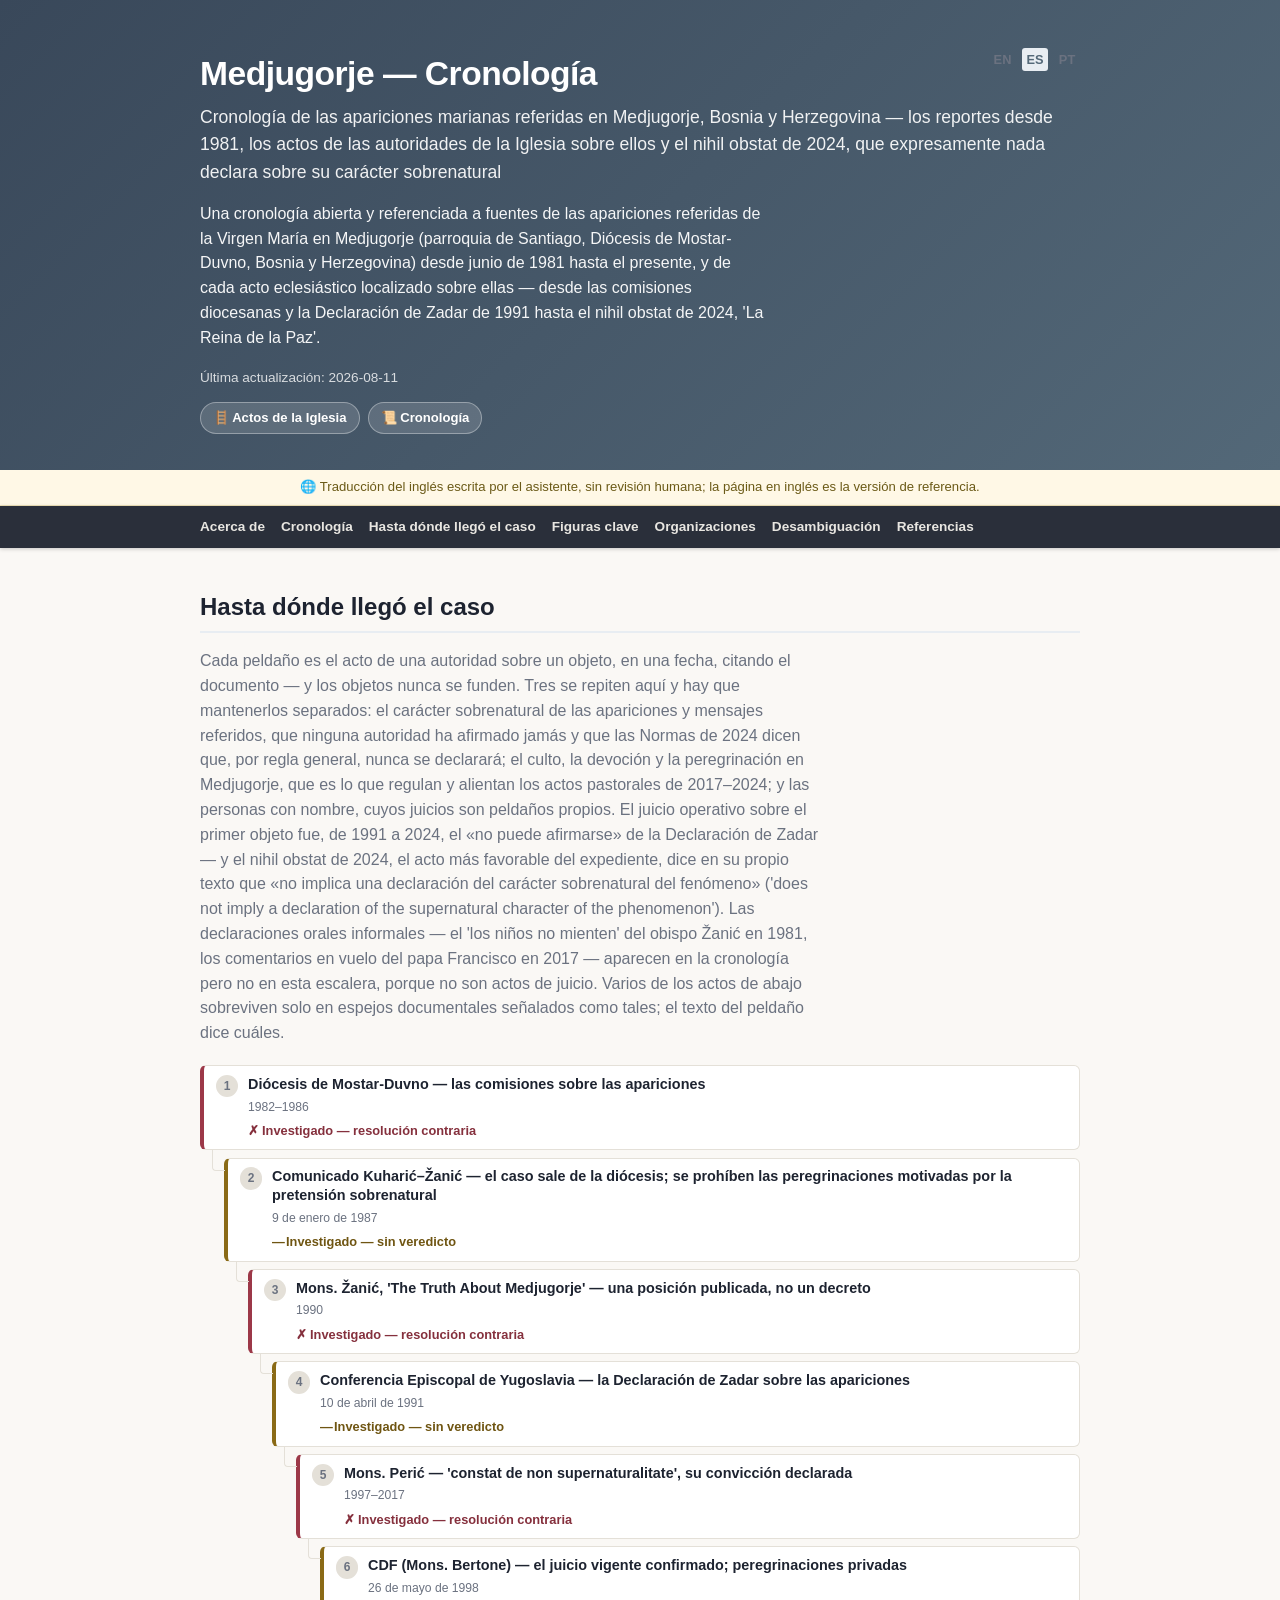
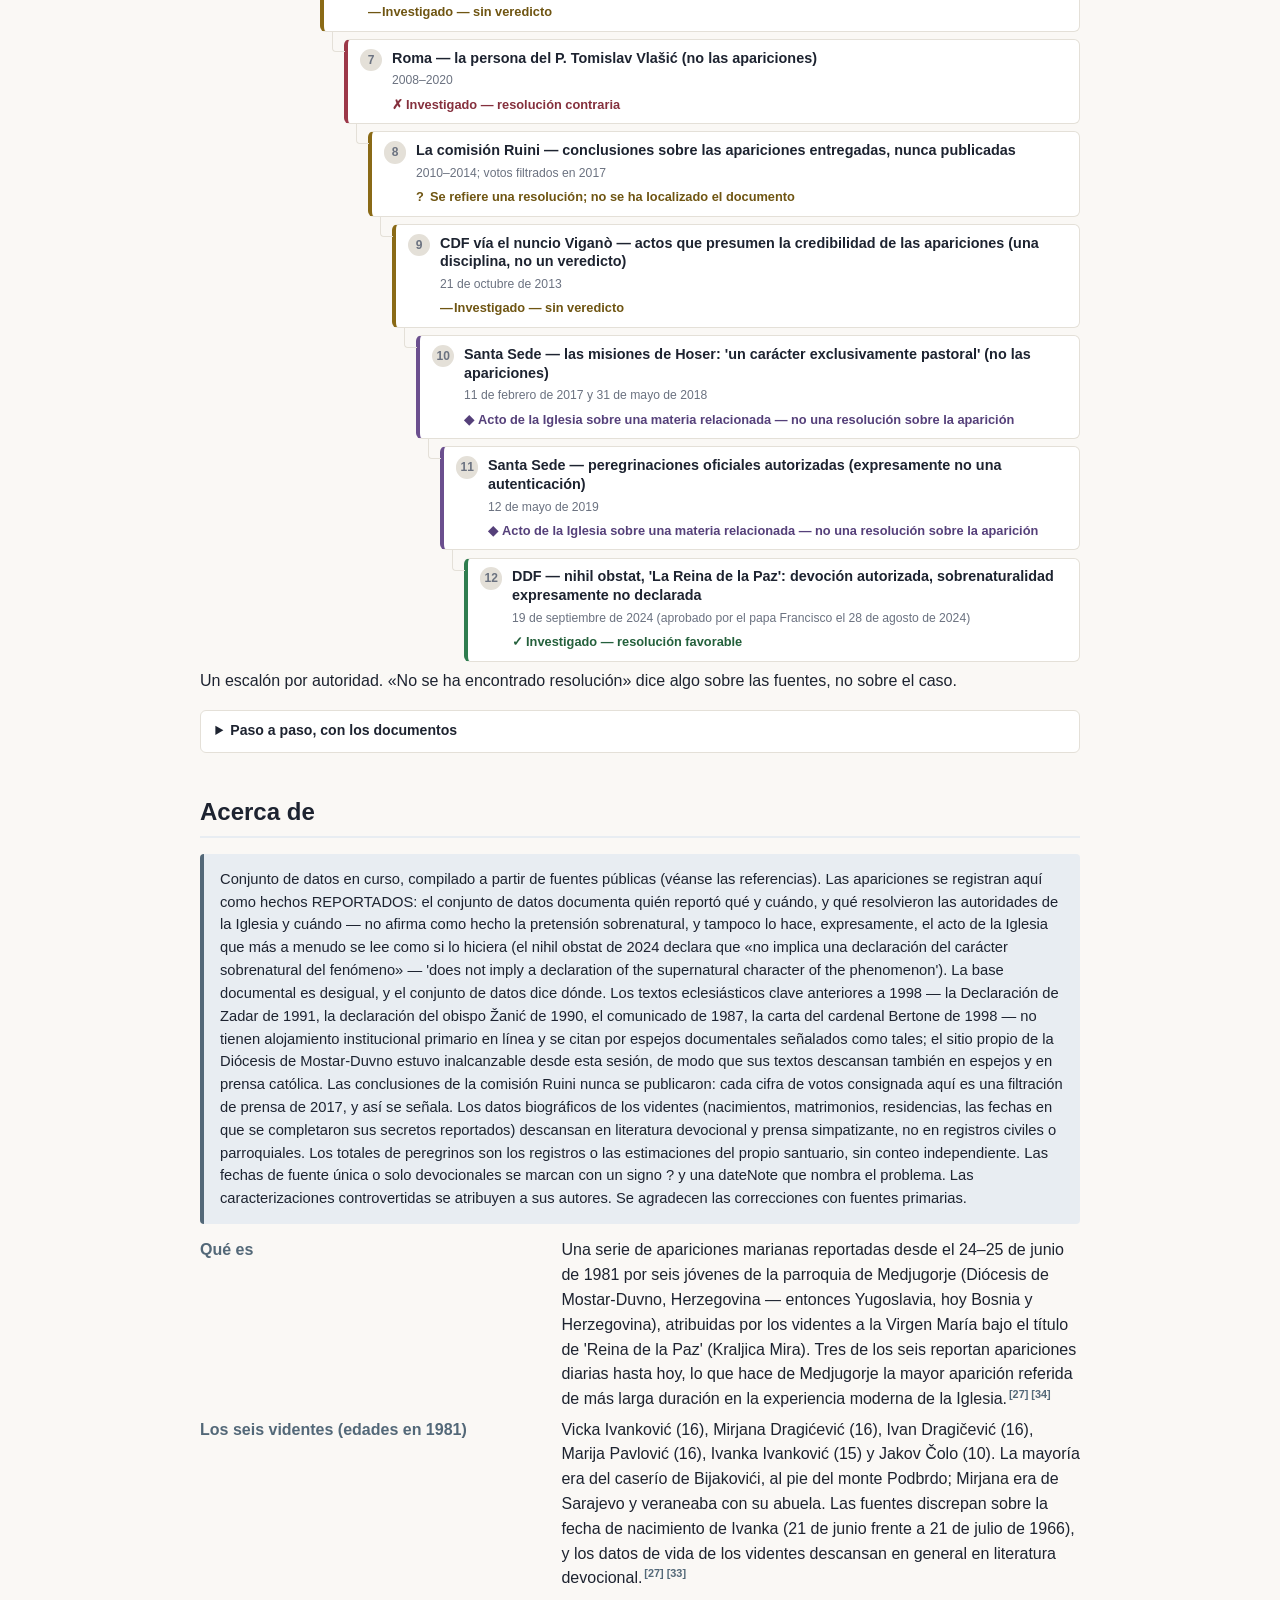
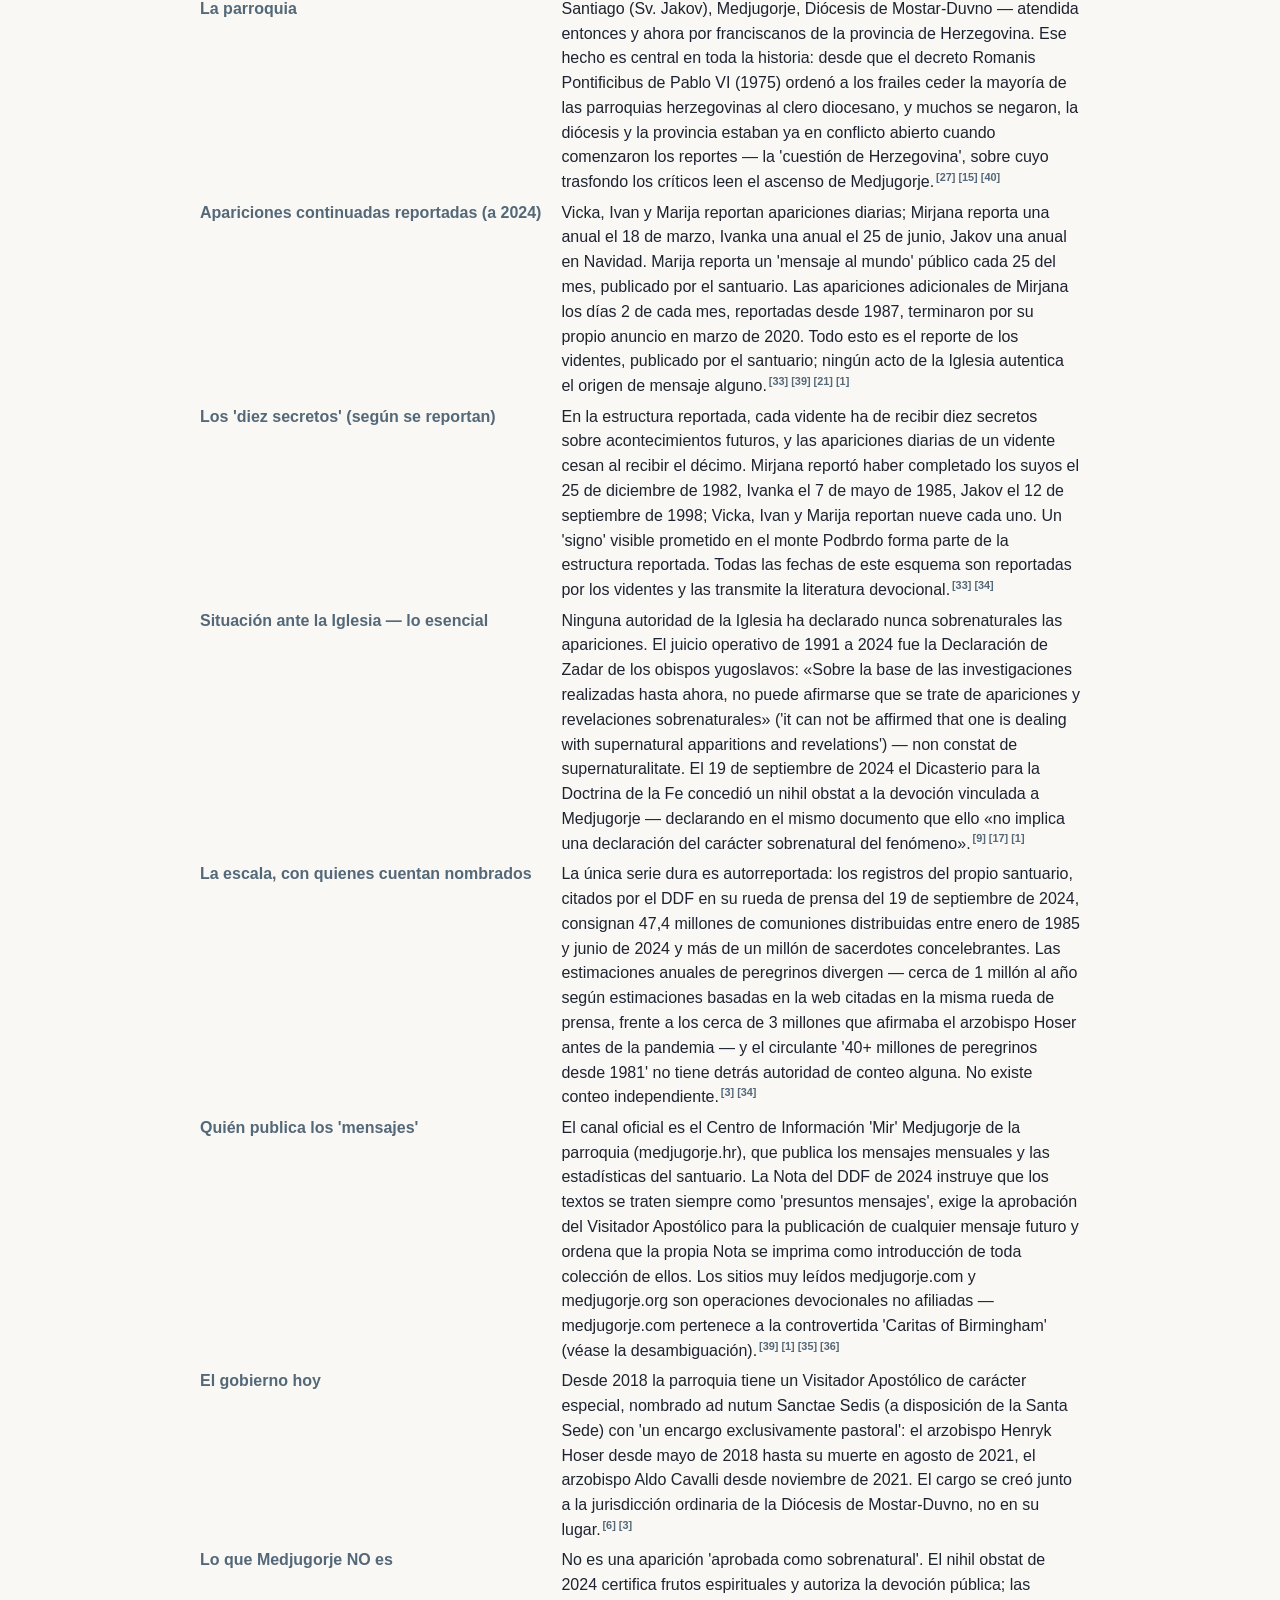
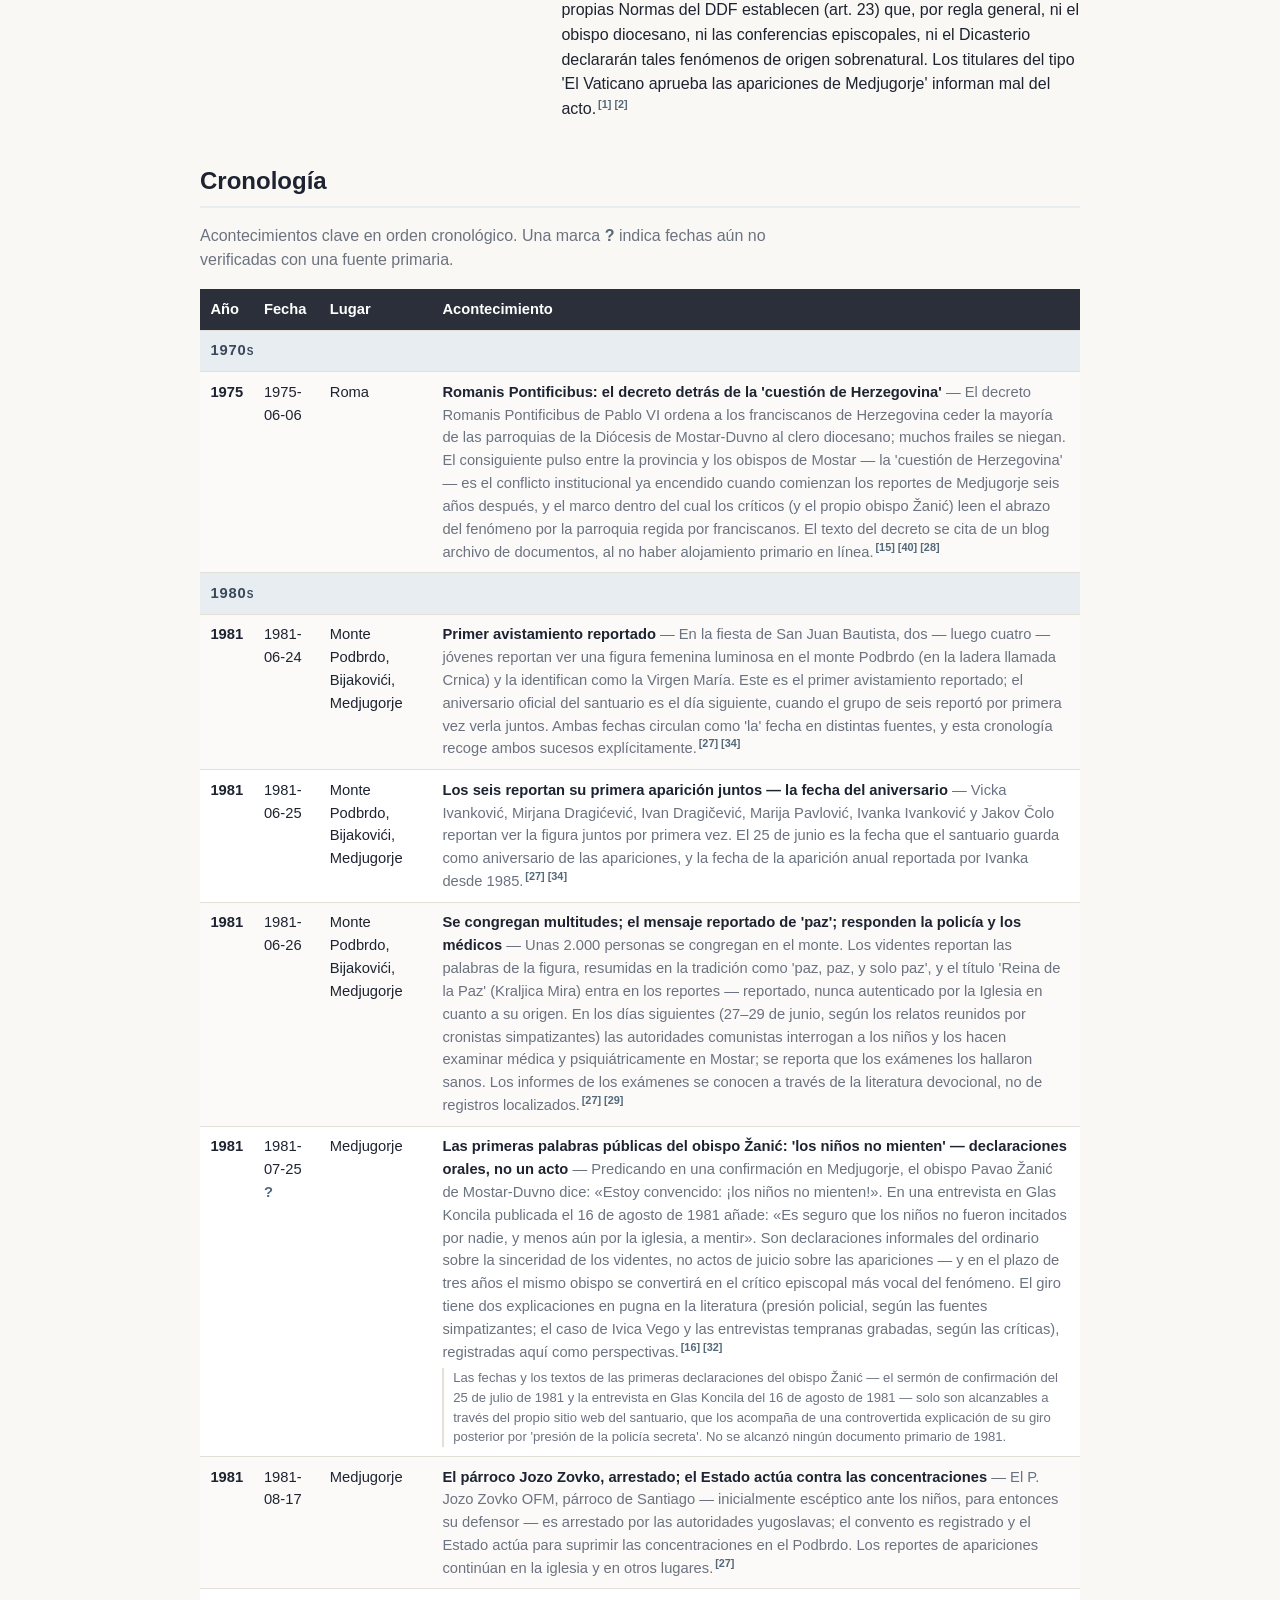
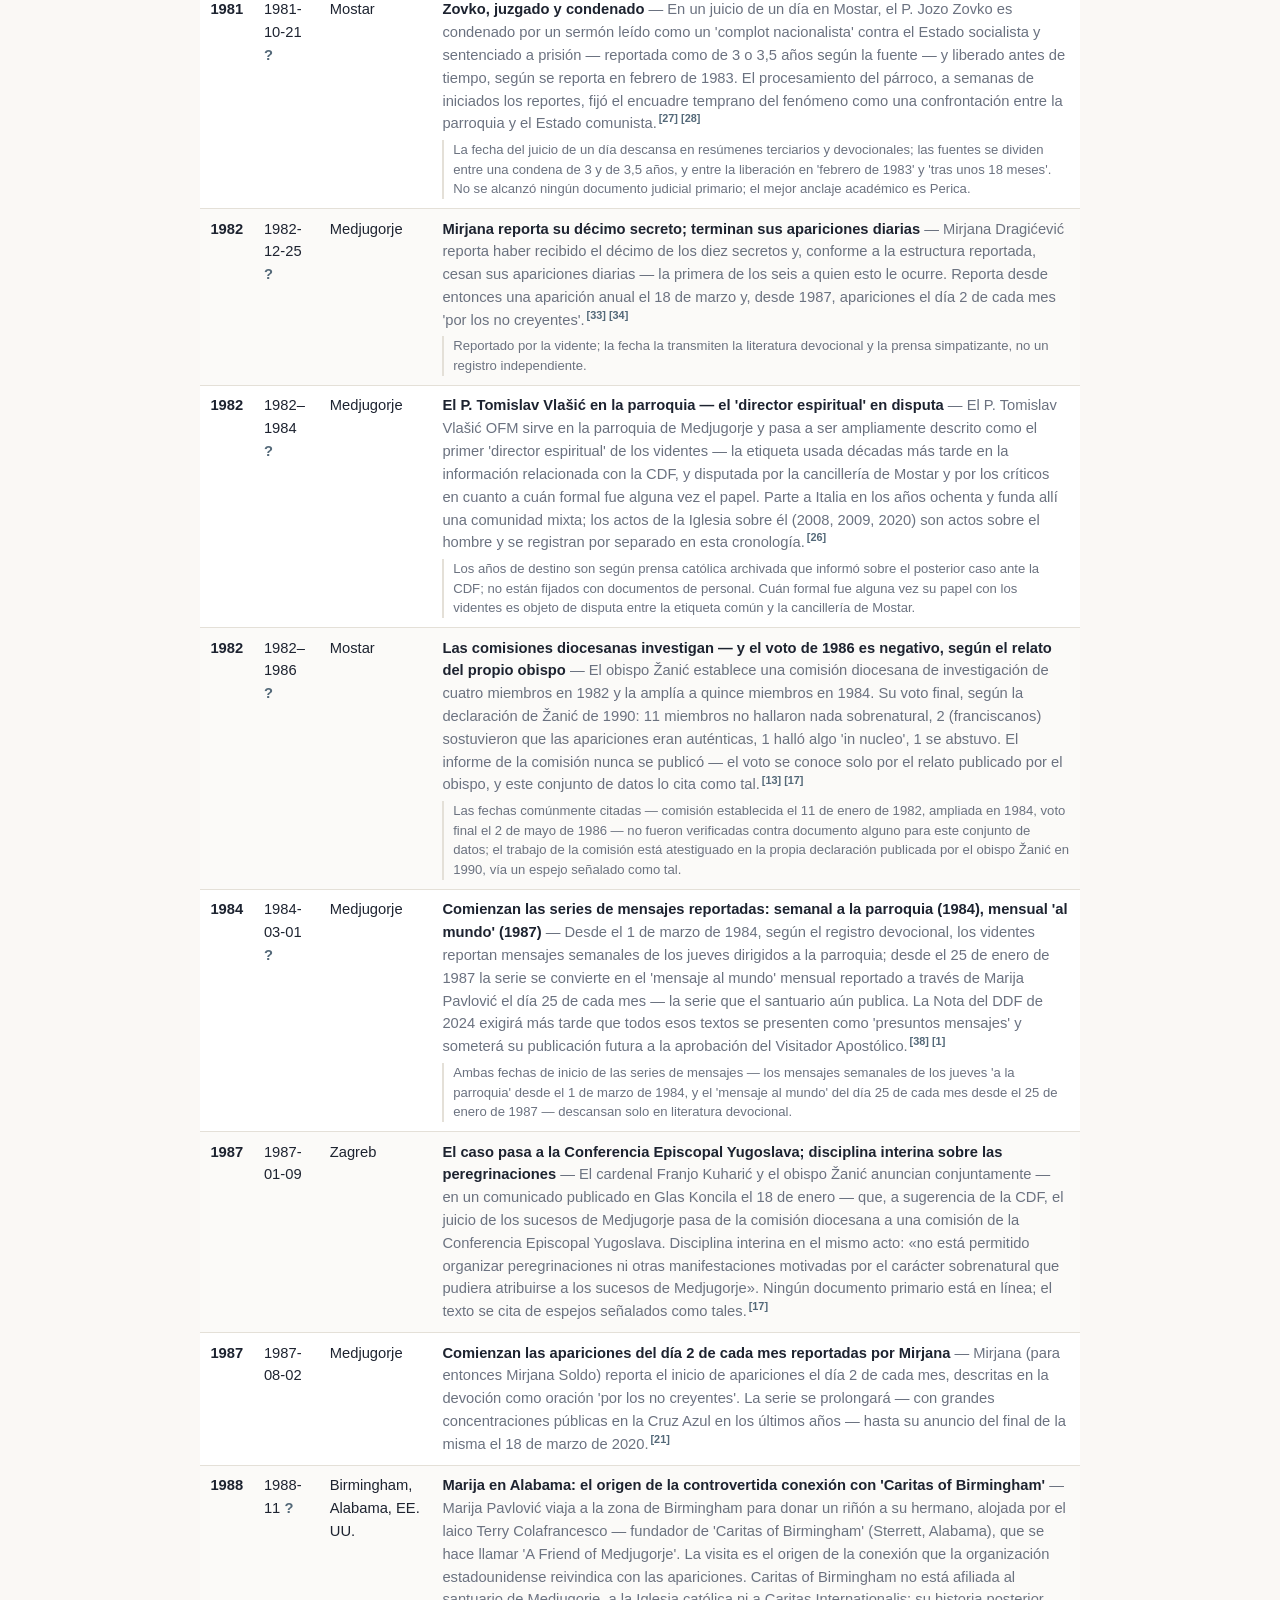
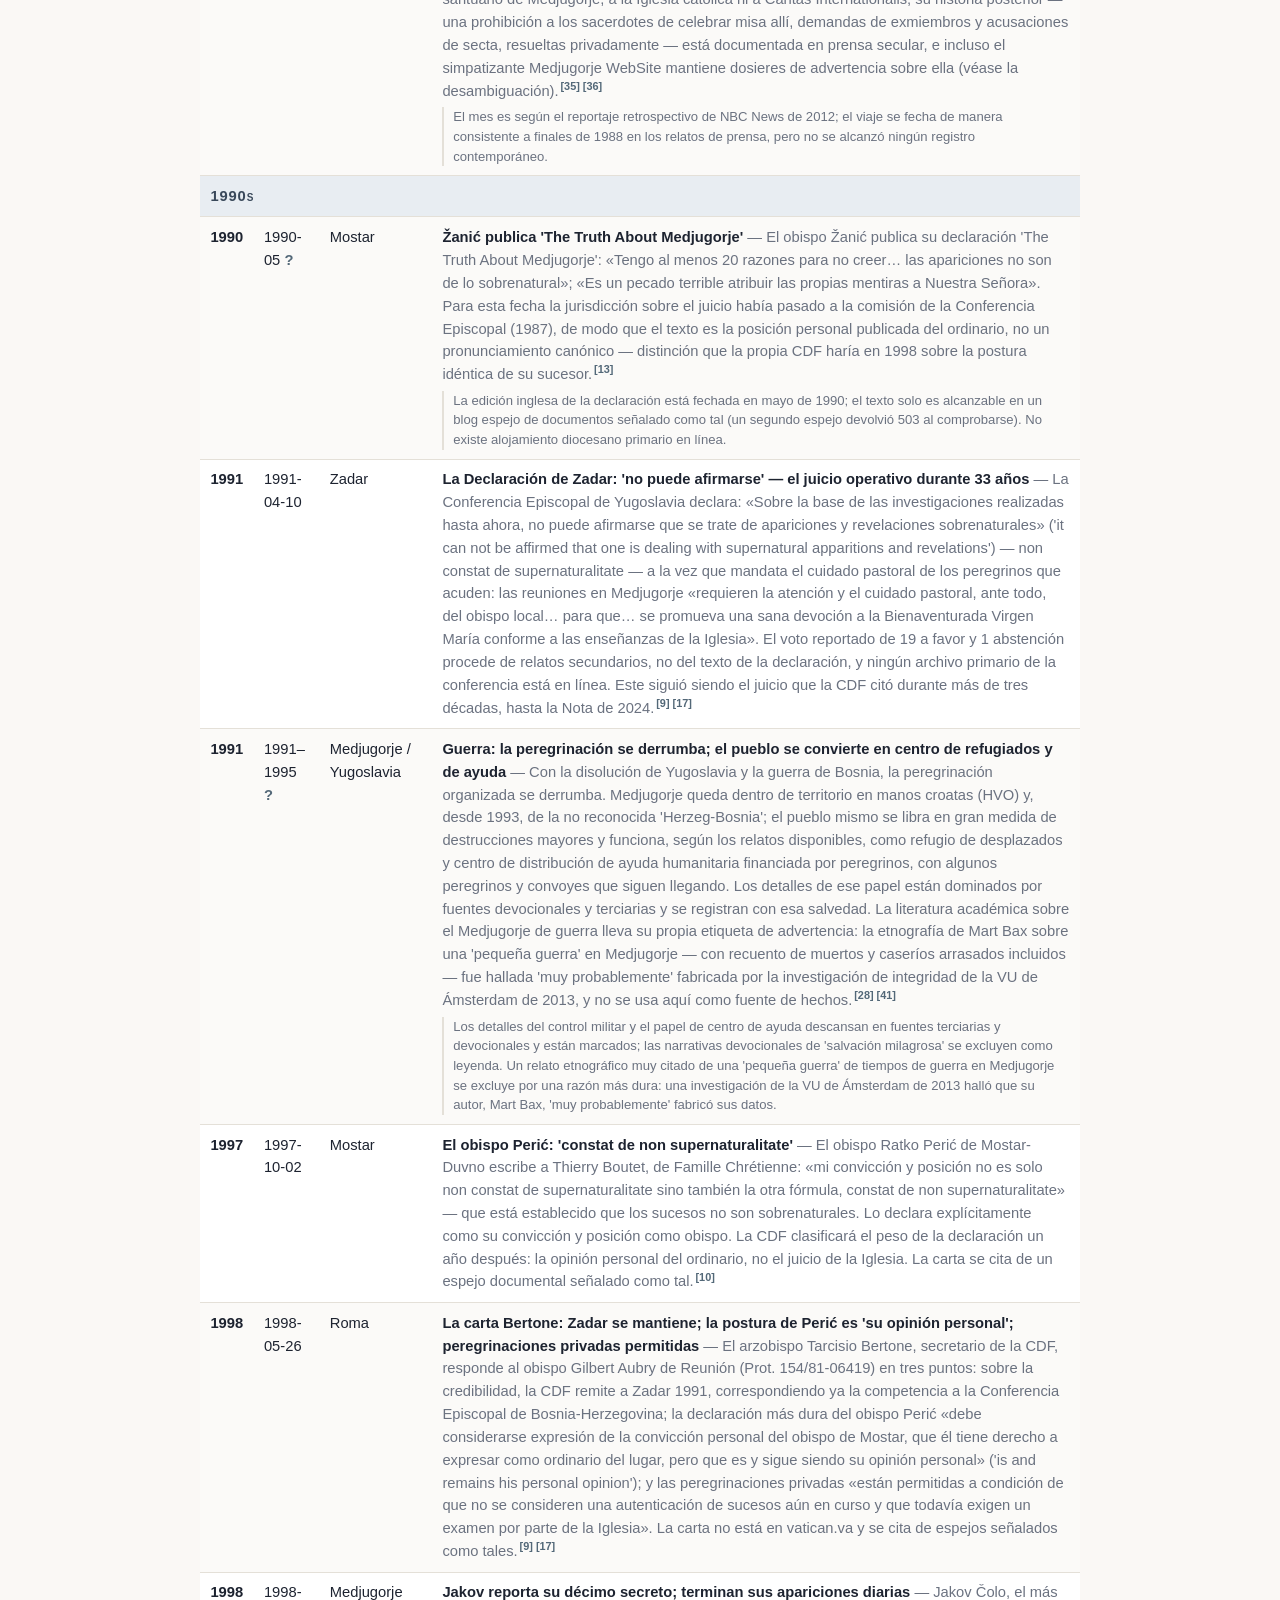
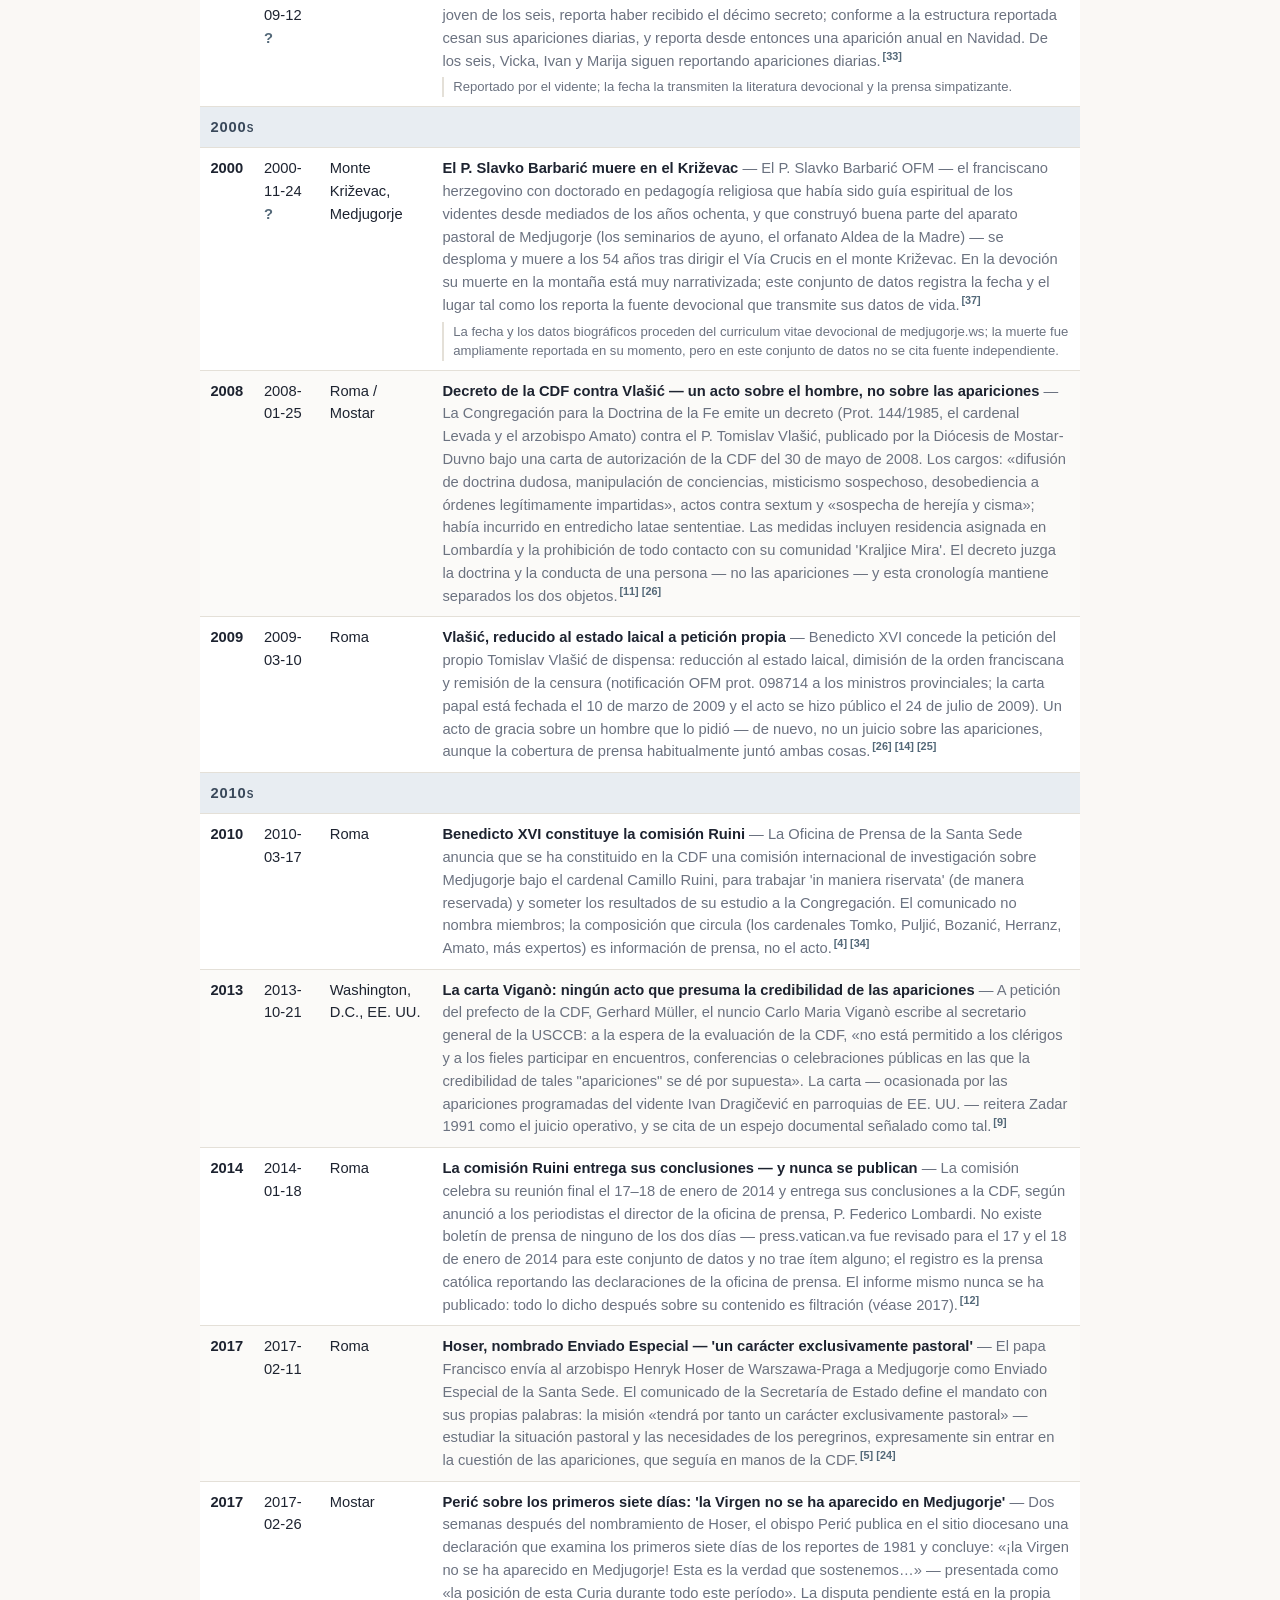
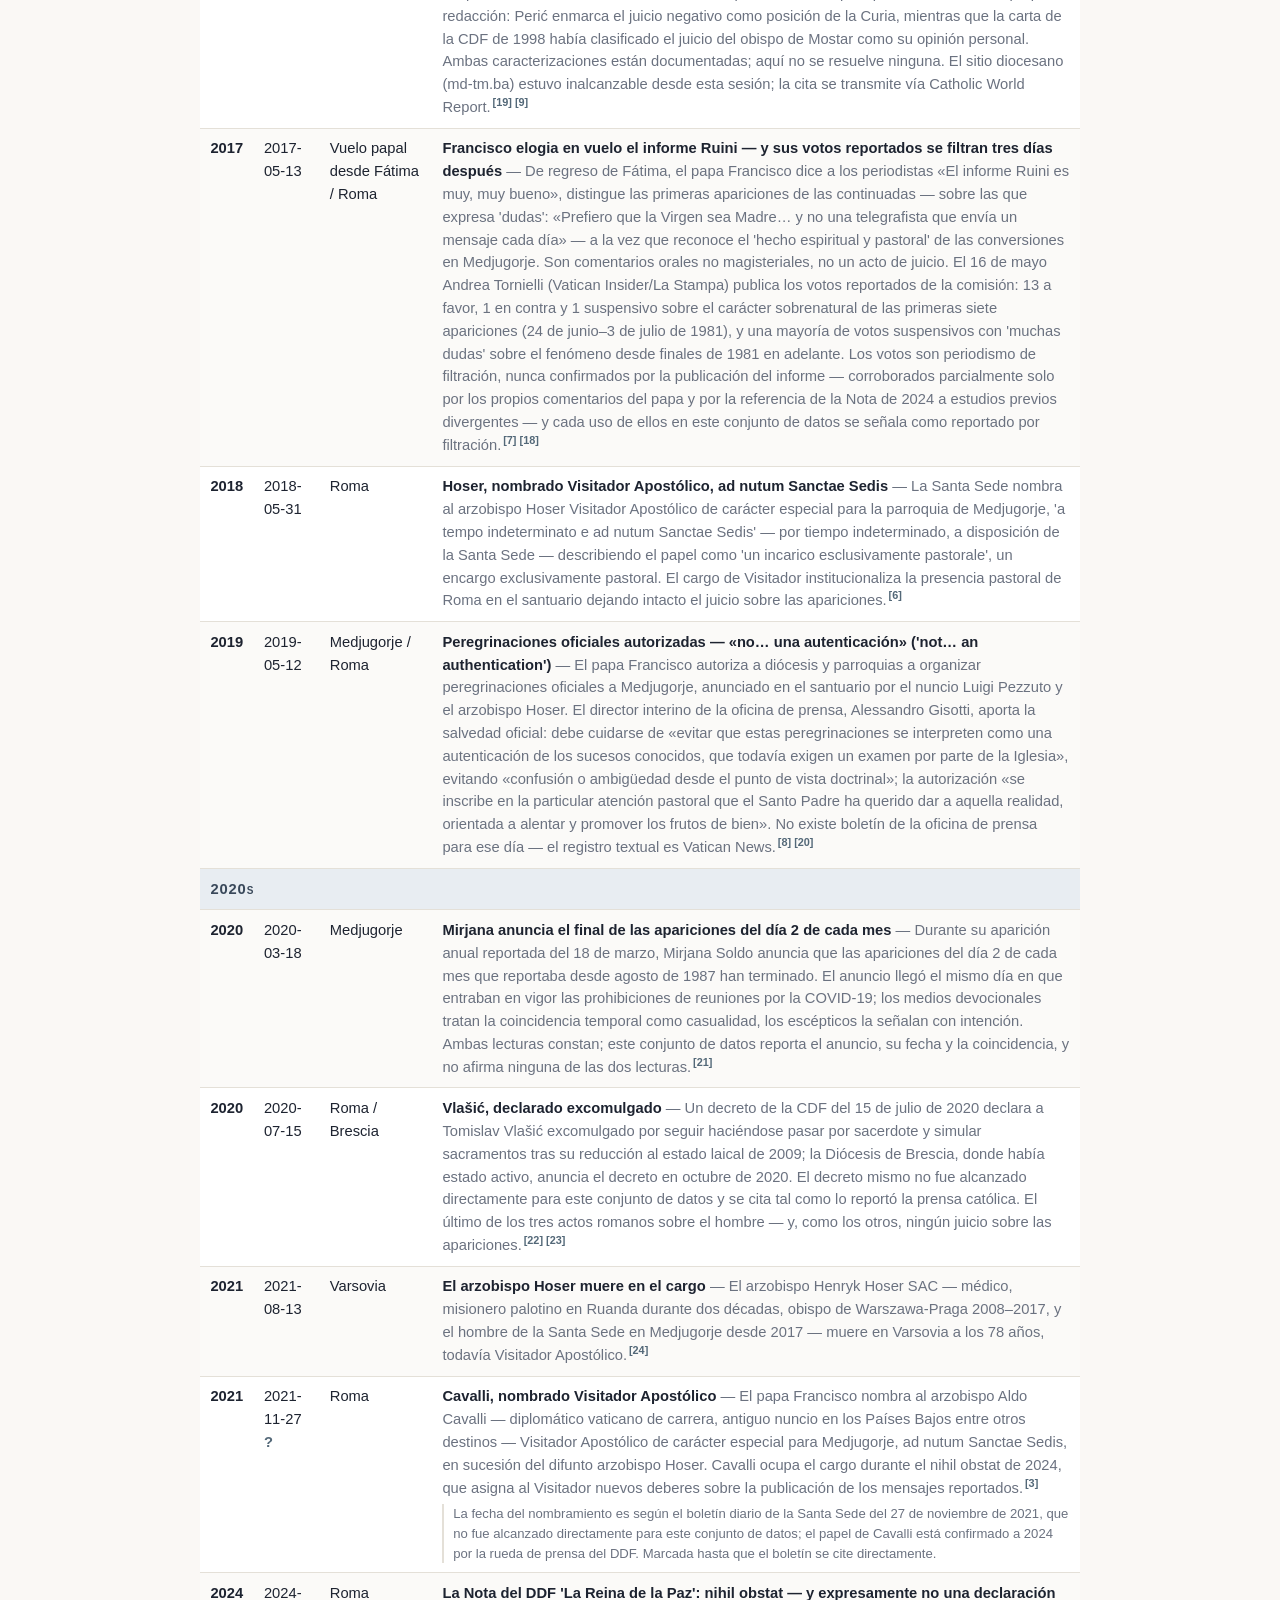
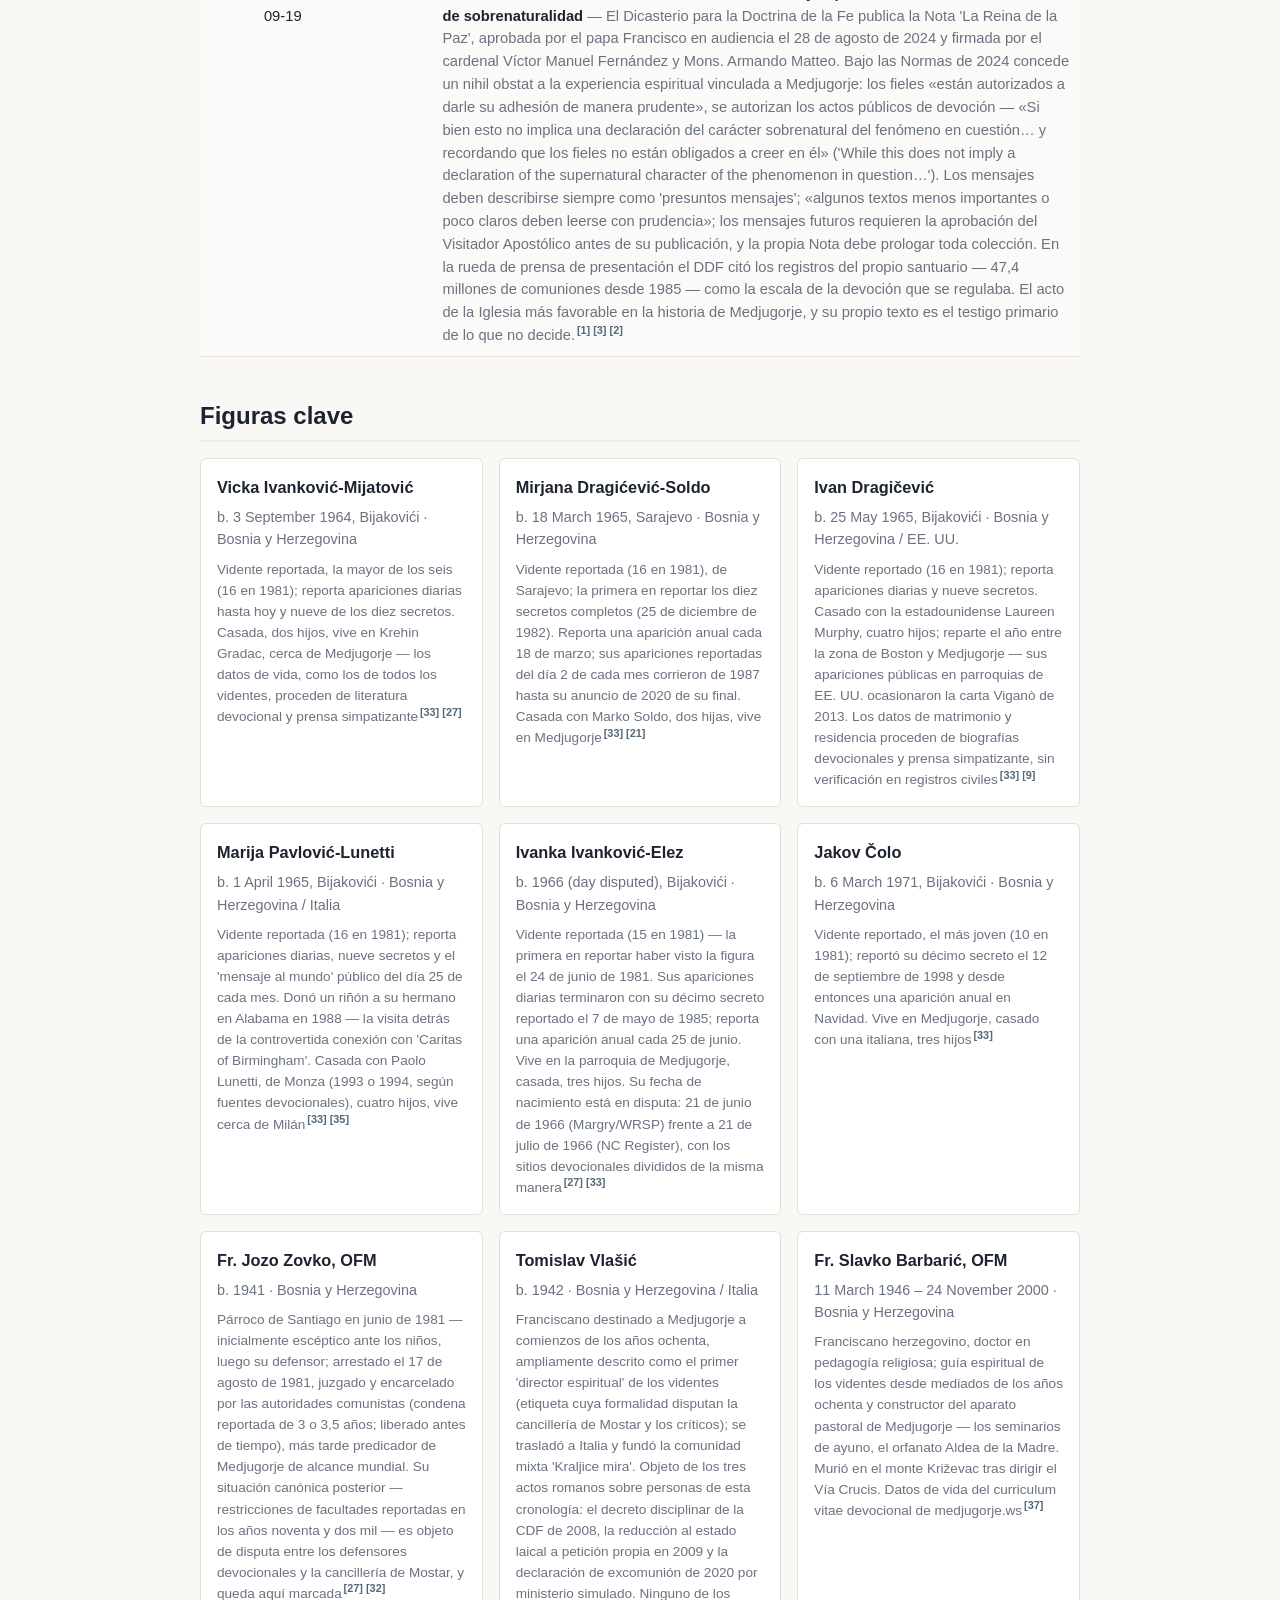
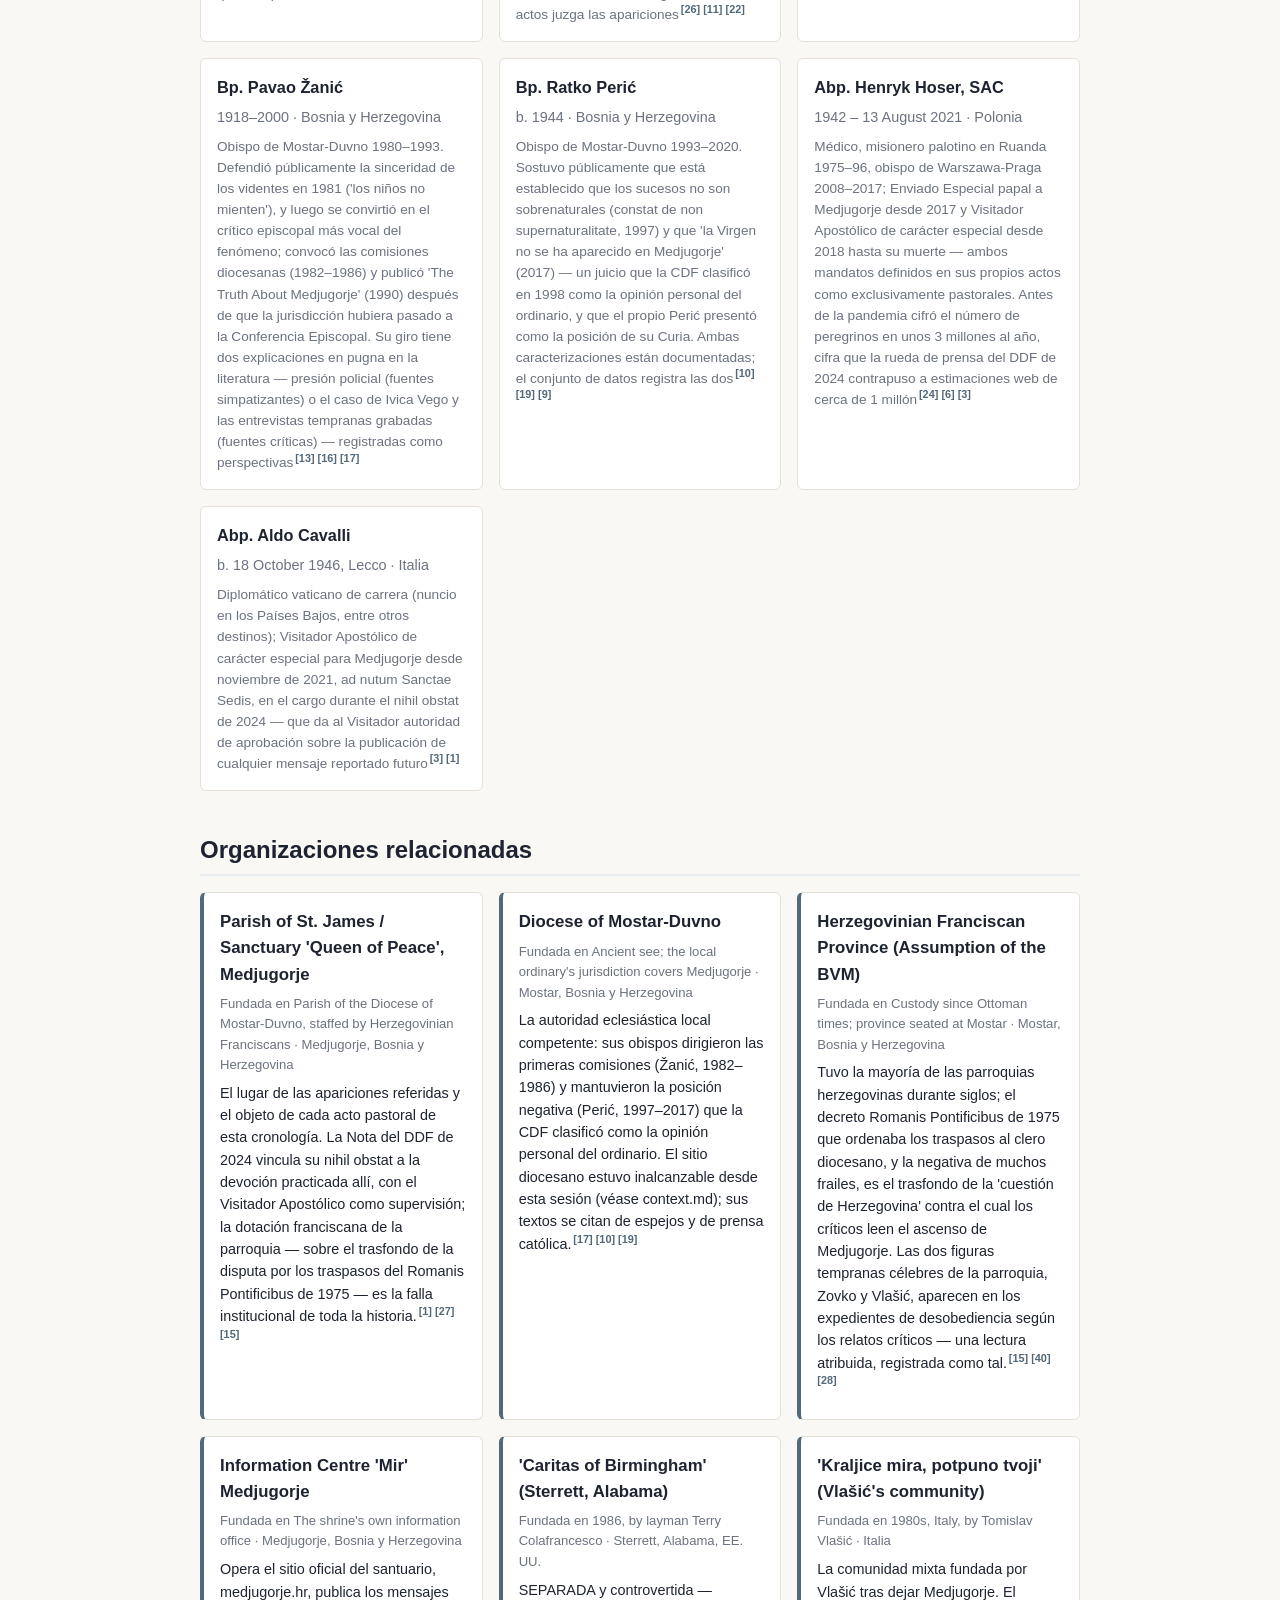
==== docs/es/index.html @ 8454d949 "Bootstrap the Medjugorje chronology Complete first dataset: 36 events, 13 figures, 6 organizations, " ====
<!DOCTYPE html>
<html lang="es">
<head>
  <meta charset="utf-8">
  <meta name="viewport" content="width=device-width, initial-scale=1">
  <title>Medjugorje — Cronología</title>
  <meta name="description" content="Una cronología abierta y referenciada a fuentes de las apariciones referidas de la Virgen María en Medjugorje (parroquia de Santiago, Diócesis de Mostar-Duvno, Bosnia y Herzegovina) desde junio de 1981 hasta el presente, y de cada acto eclesiástico localizado sobre ellas — desde las comisiones diocesanas y la Declaración de Zadar de 1991 hasta el nihil obstat de 2024, &#39;La Reina de la Paz&#39;.">
  <!-- Google tag (gtag.js) -->
  <script async src="https://www.googletagmanager.com/gtag/js?id=G-R9LV1QZHVE"></script>
  <script>
    window.dataLayer = window.dataLayer || [];
    function gtag(){dataLayer.push(arguments);}
    gtag('js', new Date());
    gtag('config', 'G-R9LV1QZHVE');
  </script>
  <link rel="stylesheet" href="../styles.css">
  <link rel="canonical" href="https://cronologia.github.io/medjugorje/es/">
  <link rel="alternate" hreflang="en" href="https://cronologia.github.io/medjugorje/en/">
  <link rel="alternate" hreflang="es" href="https://cronologia.github.io/medjugorje/es/">
  <link rel="alternate" hreflang="pt" href="https://cronologia.github.io/medjugorje/pt/">
  <link rel="alternate" hreflang="x-default" href="https://cronologia.github.io/medjugorje/">
  <meta property="og:type" content="website">
  <meta property="og:site_name" content="Medjugorje — Cronología">
  <meta property="og:locale" content="es_ES">
  <meta property="og:title" content="Medjugorje — Cronología">
  <meta property="og:description" content="Una cronología abierta y referenciada a fuentes de las apariciones referidas de la Virgen María en Medjugorje (parroquia de Santiago, Diócesis de Mostar-Duvno, Bosnia y Herzegovina) desde junio de 1981 hasta el presente, y de cada acto eclesiástico localizado sobre ellas — desde las comisiones diocesanas y la Declaración de Zadar de 1991 hasta el nihil obstat de 2024, &#39;La Reina de la Paz&#39;.">
  <meta property="og:url" content="https://cronologia.github.io/medjugorje/es/">
  <meta name="twitter:card" content="summary">
  <meta name="twitter:title" content="Medjugorje — Cronología">
  <meta name="twitter:description" content="Una cronología abierta y referenciada a fuentes de las apariciones referidas de la Virgen María en Medjugorje (parroquia de Santiago, Diócesis de Mostar-Duvno, Bosnia y Herzegovina) desde junio de 1981 hasta el presente, y de cada acto eclesiástico localizado sobre ellas — desde las comisiones diocesanas y la Declaración de Zadar de 1991 hasta el nihil obstat de 2024, &#39;La Reina de la Paz&#39;.">
  <script type="application/ld+json">
  {
    "@context": "https://schema.org",
    "@type": "WebSite",
    "name": "Medjugorje — Cronología",
    "description": "Una cronología abierta y referenciada a fuentes de las apariciones referidas de la Virgen María en Medjugorje (parroquia de Santiago, Diócesis de Mostar-Duvno, Bosnia y Herzegovina) desde junio de 1981 hasta el presente, y de cada acto eclesiástico localizado sobre ellas — desde las comisiones diocesanas y la Declaración de Zadar de 1991 hasta el nihil obstat de 2024, 'La Reina de la Paz'.",
    "url": "https://cronologia.github.io/medjugorje/es/",
    "inLanguage": "es"
  }
  </script>
</head>
<body>
  <header class="site-header">
    <div class="wrap">
      <nav class="lang-switch" aria-label="Idioma"><a href="../en/" hreflang="en">EN</a><span class="lang-current" aria-current="true">ES</span><a href="../pt/" hreflang="pt">PT</a></nav>
      <h1>Medjugorje — Cronología</h1>
      <p class="subtitle">Cronología de las apariciones marianas referidas en Medjugorje, Bosnia y Herzegovina — los reportes desde 1981, los actos de las autoridades de la Iglesia sobre ellos y el nihil obstat de 2024, que expresamente nada declara sobre su carácter sobrenatural</p>
      <p class="lead">Una cronología abierta y referenciada a fuentes de las apariciones referidas de la Virgen María en Medjugorje (parroquia de Santiago, Diócesis de Mostar-Duvno, Bosnia y Herzegovina) desde junio de 1981 hasta el presente, y de cada acto eclesiástico localizado sobre ellas — desde las comisiones diocesanas y la Declaración de Zadar de 1991 hasta el nihil obstat de 2024, &#39;La Reina de la Paz&#39;.</p>
      <p class="updated">Última actualización: 2026-08-11</p>
      <div class="viz-chips">
        <a href="#approval-ladder">🪜 Actos de la Iglesia</a>
        <a href="#chronology">📜 Cronología</a>
      </div>
    </div>
  </header>
  <div class="i18n-disclaimer" role="note">🌐 Traducción del inglés escrita por el asistente, sin revisión humana; la página en inglés es la versión de referencia.</div>

  <nav class="site-nav">
    <div class="wrap">
      <a href="#about">Acerca de</a>
      <a href="#chronology">Cronología</a>
      <a href="#approval-ladder">Hasta dónde llegó el caso</a>
      <a href="#figures">Figuras clave</a>
      <a href="#organizations">Organizaciones</a>
      <a href="#disambiguation">Desambiguación</a>
      <a href="#references">Referencias</a>
    </div>
  </nav>

  <main class="wrap">
    <section id="approval-ladder" class="viz">
      <h2>Hasta dónde llegó el caso</h2>
      <p class="section-intro">Cada peldaño es el acto de una autoridad sobre un objeto, en una fecha, citando el documento — y los objetos nunca se funden. Tres se repiten aquí y hay que mantenerlos separados: el carácter sobrenatural de las apariciones y mensajes referidos, que ninguna autoridad ha afirmado jamás y que las Normas de 2024 dicen que, por regla general, nunca se declarará; el culto, la devoción y la peregrinación en Medjugorje, que es lo que regulan y alientan los actos pastorales de 2017–2024; y las personas con nombre, cuyos juicios son peldaños propios. El juicio operativo sobre el primer objeto fue, de 1991 a 2024, el «no puede afirmarse» de la Declaración de Zadar — y el nihil obstat de 2024, el acto más favorable del expediente, dice en su propio texto que «no implica una declaración del carácter sobrenatural del fenómeno» (&#39;does not imply a declaration of the supernatural character of the phenomenon&#39;). Las declaraciones orales informales — el &#39;los niños no mienten&#39; del obispo Žanić en 1981, los comentarios en vuelo del papa Francisco en 2017 — aparecen en la cronología pero no en esta escalera, porque no son actos de juicio. Varios de los actos de abajo sobreviven solo en espejos documentales señalados como tales; el texto del peldaño dice cuáles.</p>
      <figure class="approval-ladder">
        <div class="viz-scroll">
        <ol class="al-cascade">
          <li class="al-node al-negative" style="--al-step:0">
            <a href="#al-rung-1" class="al-node-link">
              <span class="al-num" aria-hidden="true">1</span>
              <span class="al-node-body">
                <span class="al-node-label">Diócesis de Mostar-Duvno — las comisiones sobre las apariciones</span><span class="al-when">1982–1986</span>
                <span class="al-node-status"><span class="al-glyph" aria-hidden="true">✗</span>Investigado — resolución contraria</span>
              </span>
            </a>
          </li>
          <li class="al-node al-inconclusive" style="--al-step:1">
            <a href="#al-rung-2" class="al-node-link">
              <span class="al-num" aria-hidden="true">2</span>
              <span class="al-node-body">
                <span class="al-node-label">Comunicado Kuharić–Žanić — el caso sale de la diócesis; se prohíben las peregrinaciones motivadas por la pretensión sobrenatural</span><span class="al-when">9 de enero de 1987</span>
                <span class="al-node-status"><span class="al-glyph" aria-hidden="true">—</span>Investigado — sin veredicto</span>
              </span>
            </a>
          </li>
          <li class="al-node al-negative" style="--al-step:2">
            <a href="#al-rung-3" class="al-node-link">
              <span class="al-num" aria-hidden="true">3</span>
              <span class="al-node-body">
                <span class="al-node-label">Mons. Žanić, &#39;The Truth About Medjugorje&#39; — una posición publicada, no un decreto</span><span class="al-when">1990</span>
                <span class="al-node-status"><span class="al-glyph" aria-hidden="true">✗</span>Investigado — resolución contraria</span>
              </span>
            </a>
          </li>
          <li class="al-node al-inconclusive" style="--al-step:3">
            <a href="#al-rung-4" class="al-node-link">
              <span class="al-num" aria-hidden="true">4</span>
              <span class="al-node-body">
                <span class="al-node-label">Conferencia Episcopal de Yugoslavia — la Declaración de Zadar sobre las apariciones</span><span class="al-when">10 de abril de 1991</span>
                <span class="al-node-status"><span class="al-glyph" aria-hidden="true">—</span>Investigado — sin veredicto</span>
              </span>
            </a>
          </li>
          <li class="al-node al-negative" style="--al-step:4">
            <a href="#al-rung-5" class="al-node-link">
              <span class="al-num" aria-hidden="true">5</span>
              <span class="al-node-body">
                <span class="al-node-label">Mons. Perić — &#39;constat de non supernaturalitate&#39;, su convicción declarada</span><span class="al-when">1997–2017</span>
                <span class="al-node-status"><span class="al-glyph" aria-hidden="true">✗</span>Investigado — resolución contraria</span>
              </span>
            </a>
          </li>
          <li class="al-node al-inconclusive" style="--al-step:5">
            <a href="#al-rung-6" class="al-node-link">
              <span class="al-num" aria-hidden="true">6</span>
              <span class="al-node-body">
                <span class="al-node-label">CDF (Mons. Bertone) — el juicio vigente confirmado; peregrinaciones privadas</span><span class="al-when">26 de mayo de 1998</span>
                <span class="al-node-status"><span class="al-glyph" aria-hidden="true">—</span>Investigado — sin veredicto</span>
              </span>
            </a>
          </li>
          <li class="al-node al-negative" style="--al-step:6">
            <a href="#al-rung-7" class="al-node-link">
              <span class="al-num" aria-hidden="true">7</span>
              <span class="al-node-body">
                <span class="al-node-label">Roma — la persona del P. Tomislav Vlašić (no las apariciones)</span><span class="al-when">2008–2020</span>
                <span class="al-node-status"><span class="al-glyph" aria-hidden="true">✗</span>Investigado — resolución contraria</span>
              </span>
            </a>
          </li>
          <li class="al-node al-reported-undocumented" style="--al-step:7">
            <a href="#al-rung-8" class="al-node-link">
              <span class="al-num" aria-hidden="true">8</span>
              <span class="al-node-body">
                <span class="al-node-label">La comisión Ruini — conclusiones sobre las apariciones entregadas, nunca publicadas</span><span class="al-when">2010–2014; votos filtrados en 2017</span>
                <span class="al-node-status"><span class="al-glyph" aria-hidden="true">?</span>Se refiere una resolución; no se ha localizado el documento</span>
              </span>
            </a>
          </li>
          <li class="al-node al-inconclusive" style="--al-step:8">
            <a href="#al-rung-9" class="al-node-link">
              <span class="al-num" aria-hidden="true">9</span>
              <span class="al-node-body">
                <span class="al-node-label">CDF vía el nuncio Viganò — actos que presumen la credibilidad de las apariciones (una disciplina, no un veredicto)</span><span class="al-when">21 de octubre de 2013</span>
                <span class="al-node-status"><span class="al-glyph" aria-hidden="true">—</span>Investigado — sin veredicto</span>
              </span>
            </a>
          </li>
          <li class="al-node al-adjacent" style="--al-step:9">
            <a href="#al-rung-10" class="al-node-link">
              <span class="al-num" aria-hidden="true">10</span>
              <span class="al-node-body">
                <span class="al-node-label">Santa Sede — las misiones de Hoser: &#39;un carácter exclusivamente pastoral&#39; (no las apariciones)</span><span class="al-when">11 de febrero de 2017 y 31 de mayo de 2018</span>
                <span class="al-node-status"><span class="al-glyph" aria-hidden="true">◆</span>Acto de la Iglesia sobre una materia relacionada — no una resolución sobre la aparición</span>
              </span>
            </a>
          </li>
          <li class="al-node al-adjacent" style="--al-step:10">
            <a href="#al-rung-11" class="al-node-link">
              <span class="al-num" aria-hidden="true">11</span>
              <span class="al-node-body">
                <span class="al-node-label">Santa Sede — peregrinaciones oficiales autorizadas (expresamente no una autenticación)</span><span class="al-when">12 de mayo de 2019</span>
                <span class="al-node-status"><span class="al-glyph" aria-hidden="true">◆</span>Acto de la Iglesia sobre una materia relacionada — no una resolución sobre la aparición</span>
              </span>
            </a>
          </li>
          <li class="al-node al-favourable" style="--al-step:11">
            <a href="#al-rung-12" class="al-node-link">
              <span class="al-num" aria-hidden="true">12</span>
              <span class="al-node-body">
                <span class="al-node-label">DDF — nihil obstat, &#39;La Reina de la Paz&#39;: devoción autorizada, sobrenaturalidad expresamente no declarada</span><span class="al-when">19 de septiembre de 2024 (aprobado por el papa Francisco el 28 de agosto de 2024)</span>
                <span class="al-node-status"><span class="al-glyph" aria-hidden="true">✓</span>Investigado — resolución favorable</span>
              </span>
            </a>
          </li>
        </ol>
        </div>
        <figcaption>Un escalón por autoridad. «No se ha encontrado resolución» dice algo sobre las fuentes, no sobre el caso.</figcaption>
      </figure>
      <details class="al-details">
        <summary>Paso a paso, con los documentos</summary>
        <div class="al-tablist" hidden aria-label="Hasta dónde llegó el caso">
            <button type="button" class="al-tab" data-al-panel="al-rung-1"><span class="al-glyph" aria-hidden="true">✗</span>Diócesis de Mostar-Duvno — las comisiones sobre las apariciones</button>
            <button type="button" class="al-tab" data-al-panel="al-rung-2"><span class="al-glyph" aria-hidden="true">—</span>Comunicado Kuharić–Žanić — el caso sale de la diócesis; se prohíben las peregrinaciones motivadas por la pretensión sobrenatural</button>
            <button type="button" class="al-tab" data-al-panel="al-rung-3"><span class="al-glyph" aria-hidden="true">✗</span>Mons. Žanić, &#39;The Truth About Medjugorje&#39; — una posición publicada, no un decreto</button>
            <button type="button" class="al-tab" data-al-panel="al-rung-4"><span class="al-glyph" aria-hidden="true">—</span>Conferencia Episcopal de Yugoslavia — la Declaración de Zadar sobre las apariciones</button>
            <button type="button" class="al-tab" data-al-panel="al-rung-5"><span class="al-glyph" aria-hidden="true">✗</span>Mons. Perić — &#39;constat de non supernaturalitate&#39;, su convicción declarada</button>
            <button type="button" class="al-tab" data-al-panel="al-rung-6"><span class="al-glyph" aria-hidden="true">—</span>CDF (Mons. Bertone) — el juicio vigente confirmado; peregrinaciones privadas</button>
            <button type="button" class="al-tab" data-al-panel="al-rung-7"><span class="al-glyph" aria-hidden="true">✗</span>Roma — la persona del P. Tomislav Vlašić (no las apariciones)</button>
            <button type="button" class="al-tab" data-al-panel="al-rung-8"><span class="al-glyph" aria-hidden="true">?</span>La comisión Ruini — conclusiones sobre las apariciones entregadas, nunca publicadas</button>
            <button type="button" class="al-tab" data-al-panel="al-rung-9"><span class="al-glyph" aria-hidden="true">—</span>CDF vía el nuncio Viganò — actos que presumen la credibilidad de las apariciones (una disciplina, no un veredicto)</button>
            <button type="button" class="al-tab" data-al-panel="al-rung-10"><span class="al-glyph" aria-hidden="true">◆</span>Santa Sede — las misiones de Hoser: &#39;un carácter exclusivamente pastoral&#39; (no las apariciones)</button>
            <button type="button" class="al-tab" data-al-panel="al-rung-11"><span class="al-glyph" aria-hidden="true">◆</span>Santa Sede — peregrinaciones oficiales autorizadas (expresamente no una autenticación)</button>
            <button type="button" class="al-tab" data-al-panel="al-rung-12"><span class="al-glyph" aria-hidden="true">✓</span>DDF — nihil obstat, &#39;La Reina de la Paz&#39;: devoción autorizada, sobrenaturalidad expresamente no declarada</button>
        </div>
        <div class="al-panels">
          <section id="al-rung-1" class="al-panel al-negative">
            <h3 class="al-panel-title">Diócesis de Mostar-Duvno — las comisiones sobre las apariciones <span class="al-when">1982–1986</span></h3>
            <p class="al-status"><span class="al-glyph" aria-hidden="true">✗</span>Investigado — resolución contraria</p>
<p class="al-who">El obispo Pavao Žanić de Mostar-Duvno: una comisión diocesana de cuatro miembros desde 1982, ampliada a quince miembros en 1984.</p><p class="al-outcome">El obispo Žanić — que en 1981 había defendido públicamente la sinceridad de los niños («Estoy convencido: ¡los niños no mienten!», sermón del 25 de julio de 1981, según el propio sitio del santuario) — estableció una comisión de investigación en 1982 y la amplió en 1984. Su voto final, en 1986, se conoce solo por el relato publicado por el propio obispo en 1990: «11 de los miembros dijeron que no hay nada sobrenatural en los sucesos de Medjugorje, 2 (franciscanos) sostuvieron que las apariciones son auténticas, 1 miembro dijo que había algo &quot;in nucleo&quot; (en el comienzo) y 1 se abstuvo». El informe de la comisión nunca se publicó. Las fechas comúnmente citadas — establecimiento el 11 de enero de 1982, voto final el 2 de mayo de 1986 — no fueron verificadas contra documento alguno para este conjunto de datos. El giro del obispo entre 1981 y 1984 tiene dos explicaciones en pugna en la literatura: las fuentes simpatizantes hablan de presión de la policía secreta, las críticas señalan el caso de Ivica Vego y las entrevistas tempranas grabadas. Ambas son perspectivas, y así se registran.</p>            <p class="al-cites"><sup class="cite"><a href="#ref-13" title="Reference 13">[13]</a> <a href="#ref-17" title="Reference 17">[17]</a> <a href="#ref-16" title="Reference 16">[16]</a></sup></p>
          </section>
          <section id="al-rung-2" class="al-panel al-inconclusive">
            <h3 class="al-panel-title">Comunicado Kuharić–Žanić — el caso sale de la diócesis; se prohíben las peregrinaciones motivadas por la pretensión sobrenatural <span class="al-when">9 de enero de 1987</span></h3>
            <p class="al-status"><span class="al-glyph" aria-hidden="true">—</span>Investigado — sin veredicto</p>
<p class="al-who">El cardenal Franjo Kuharić de Zagreb y el obispo Pavao Žanić, conjuntamente, a sugerencia de la Congregación para la Doctrina de la Fe; publicado en Glas Koncila el 18 de enero de 1987.</p><p class="al-outcome">El comunicado conjunto transfirió el juicio del caso de la comisión diocesana a una comisión de la Conferencia Episcopal Yugoslava, con disciplina interina: «no está permitido organizar peregrinaciones ni otras manifestaciones motivadas por el carácter sobrenatural que pudiera atribuirse a los sucesos de Medjugorje». Dos objetos en un acto: la jurisdicción sobre el juicio subió de nivel, y el culto motivado por la pretensión no juzgada quedó restringido entretanto. Ningún documento primario está en línea; el texto se cita de espejos señalados como tales.</p>            <p class="al-cites"><sup class="cite"><a href="#ref-17" title="Reference 17">[17]</a></sup></p>
          </section>
          <section id="al-rung-3" class="al-panel al-negative">
            <h3 class="al-panel-title">Mons. Žanić, &#39;The Truth About Medjugorje&#39; — una posición publicada, no un decreto <span class="al-when">1990</span></h3>
            <p class="al-status"><span class="al-glyph" aria-hidden="true">✗</span>Investigado — resolución contraria</p>
<p class="al-who">El obispo Pavao Žanić de Mostar-Duvno, después de que la jurisdicción sobre el juicio pasara a la comisión de la Conferencia Episcopal en 1987.</p><p class="al-outcome">La declaración publicada del obispo es inequívoca sobre su propia conclusión: «Tengo al menos 20 razones para no creer… las apariciones no son de lo sobrenatural», y «Es un pecado terrible atribuir las propias mentiras a Nuestra Señora». Se cita aquí como lo que es — la posición personal publicada del ordinario, emitida cuando el juicio canónico ya no le correspondía — y no como un decreto de la diócesis. El texto sobrevive en un blog espejo de documentos señalado como tal; un segundo espejo devolvió 503 al comprobarse para este conjunto de datos.</p>            <p class="al-cites"><sup class="cite"><a href="#ref-13" title="Reference 13">[13]</a></sup></p>
          </section>
          <section id="al-rung-4" class="al-panel al-inconclusive">
            <h3 class="al-panel-title">Conferencia Episcopal de Yugoslavia — la Declaración de Zadar sobre las apariciones <span class="al-when">10 de abril de 1991</span></h3>
            <p class="al-status"><span class="al-glyph" aria-hidden="true">—</span>Investigado — sin veredicto</p>
<p class="al-who">La Conferencia Episcopal de Yugoslavia, reunida en Zadar; el voto se reporta como 19 a favor con 1 abstención — cifra de relatos secundarios, no del texto de la declaración.</p><p class="al-outcome">La frase operativa: «Sobre la base de las investigaciones realizadas hasta ahora, no puede afirmarse que se trate de apariciones y revelaciones sobrenaturales» (&#39;it can not be affirmed that one is dealing with supernatural apparitions and revelations&#39;) — el clásico non constat de supernaturalitate, que deja la cuestión abierta en ambas direcciones. La misma declaración mandató el cuidado pastoral: las reuniones de fieles en Medjugorje «requieren la atención y el cuidado pastoral, ante todo, del obispo local… para que… se promueva una sana devoción a la Bienaventurada Virgen María conforme a las enseñanzas de la Iglesia». Este siguió siendo el juicio eclesial que la propia CDF citó durante más de tres décadas, hasta 2024. Ningún archivo primario de la conferencia está en línea; el texto se cita de espejos señalados como tales.</p>            <p class="al-cites"><sup class="cite"><a href="#ref-9" title="Reference 9">[9]</a> <a href="#ref-17" title="Reference 17">[17]</a></sup></p>
          </section>
          <section id="al-rung-5" class="al-panel al-negative">
            <h3 class="al-panel-title">Mons. Perić — &#39;constat de non supernaturalitate&#39;, su convicción declarada <span class="al-when">1997–2017</span></h3>
            <p class="al-status"><span class="al-glyph" aria-hidden="true">✗</span>Investigado — resolución contraria</p>
<p class="al-who">El obispo Ratko Perić de Mostar-Duvno (1993–2020), sucesor de Žanić.</p><p class="al-outcome">Perić fue más lejos que Zadar y lo dijo por escrito: «mi convicción y posición no es solo non constat de supernaturalitate sino también la otra fórmula, constat de non supernaturalitate» (carta a Thierry Boutet, de Famille Chrétienne, 2 de octubre de 1997). El 26 de febrero de 2017, en el sitio diocesano, afirmó de los primeros siete días de reportes: «¡la Virgen no se ha aparecido en Medjugorje! Esta es la verdad que sostenemos…», presentándolo como «la posición de esta Curia durante todo este período». El peso de estas declaraciones es en sí la disputa pendiente: la CDF escribió en 1998 que la declaración del obispo de Mostar «debe considerarse expresión de la convicción personal del obispo de Mostar, que él tiene derecho a expresar como ordinario del lugar, pero que es y sigue siendo su opinión personal» (&#39;is and remains his personal opinion&#39;), mientras que el texto de Perić de 2017 la presenta como la posición de la Curia. Ambas caracterizaciones están documentadas; esta página registra las dos y no resuelve ninguna. El sitio diocesano estuvo inalcanzable desde esta sesión; la cita de 2017 se transmite vía prensa católica.</p>            <p class="al-cites"><sup class="cite"><a href="#ref-10" title="Reference 10">[10]</a> <a href="#ref-19" title="Reference 19">[19]</a> <a href="#ref-9" title="Reference 9">[9]</a></sup></p>
          </section>
          <section id="al-rung-6" class="al-panel al-inconclusive">
            <h3 class="al-panel-title">CDF (Mons. Bertone) — el juicio vigente confirmado; peregrinaciones privadas <span class="al-when">26 de mayo de 1998</span></h3>
            <p class="al-status"><span class="al-glyph" aria-hidden="true">—</span>Investigado — sin veredicto</p>
<p class="al-who">El arzobispo Tarcisio Bertone, secretario de la Congregación para la Doctrina de la Fe, carta al obispo Gilbert Aubry de Saint-Denis-de-la-Réunion (Prot. 154/81-06419).</p><p class="al-outcome">Tres puntos, cada uno sobre un objeto distinto. Sobre la credibilidad de las apariciones, la CDF remitió a Zadar 1991, citando su frase del non constat y señalando que la competencia correspondía ya a la Conferencia Episcopal de Bosnia-Herzegovina. Sobre la fórmula más dura del obispo Perić, dictaminó que su declaración «es y sigue siendo su opinión personal» (&#39;is and remains his personal opinion&#39;). Y sobre el culto: las peregrinaciones privadas «están permitidas a condición de que no se consideren una autenticación de sucesos aún en curso y que todavía exigen un examen por parte de la Iglesia». La carta no está en vatican.va; se cita de espejos señalados como tales.</p>            <p class="al-cites"><sup class="cite"><a href="#ref-9" title="Reference 9">[9]</a> <a href="#ref-17" title="Reference 17">[17]</a></sup></p>
          </section>
          <section id="al-rung-7" class="al-panel al-negative">
            <h3 class="al-panel-title">Roma — la persona del P. Tomislav Vlašić (no las apariciones) <span class="al-when">2008–2020</span></h3>
            <p class="al-status"><span class="al-glyph" aria-hidden="true">✗</span>Investigado — resolución contraria</p>
<p class="al-who">La Congregación para la Doctrina de la Fe (el cardenal Levada; decreto publicado a través de la Diócesis de Mostar-Duvno), el papa Benedicto XVI, y de nuevo la CDF en 2020.</p><p class="al-outcome">Este peldaño juzga a un hombre, no los sucesos, y se mantiene separado exactamente por esa razón. El decreto de la CDF del 25 de enero de 2008 (Prot. 144/1985) contra el P. Tomislav Vlašić OFM — ampliamente descrito como el primer &#39;director espiritual&#39; de los videntes, etiqueta que la cancillería de Mostar y los críticos disputan — cita «difusión de doctrina dudosa, manipulación de conciencias, misticismo sospechoso, desobediencia a órdenes legítimamente impartidas», actos contra sextum y «sospecha de herejía y cisma», impone residencia asignada y prohíbe el contacto con su comunidad &#39;Kraljice Mira&#39;. En marzo de 2009, a petición propia, Benedicto XVI lo redujo al estado laical, lo dimitió de los franciscanos y remitió la censura (hecho público el 24 de julio de 2009). El 15 de julio de 2020 un decreto de la CDF lo declaró excomulgado por seguir haciéndose pasar por sacerdote y simular sacramentos; el decreto mismo no fue alcanzado directamente y se cita según el anuncio de la Diócesis de Brescia tal como fue reportado. Nada en ninguno de estos actos adjudica las apariciones.</p>            <p class="al-cites"><sup class="cite"><a href="#ref-11" title="Reference 11">[11]</a> <a href="#ref-26" title="Reference 26">[26]</a> <a href="#ref-14" title="Reference 14">[14]</a> <a href="#ref-22" title="Reference 22">[22]</a> <a href="#ref-23" title="Reference 23">[23]</a></sup></p>
          </section>
          <section id="al-rung-8" class="al-panel al-reported-undocumented">
            <h3 class="al-panel-title">La comisión Ruini — conclusiones sobre las apariciones entregadas, nunca publicadas <span class="al-when">2010–2014; votos filtrados en 2017</span></h3>
            <p class="al-status"><span class="al-glyph" aria-hidden="true">?</span>Se refiere una resolución; no se ha localizado el documento</p>
<p class="al-who">La comisión internacional de investigación sobre Medjugorje constituida en la CDF bajo el cardenal Camillo Ruini por Benedicto XVI, anunciada el 17 de marzo de 2010.</p><p class="al-outcome">La existencia de la comisión, su presidencia, su procedimiento reservado y la entrega están documentados: el comunicado de la Santa Sede de 2010 (que no nombra miembros — la composición reportada es información de prensa) dice que trabajaría &#39;in maniera riservata&#39;, sometiendo sus conclusiones a la Congregación; la reunión final y la entrega del 17–18 de enero de 2014 fueron anunciadas a los periodistas por la oficina de prensa. Las conclusiones mismas nunca se han publicado. Lo que circula — 13 votos a favor, 1 en contra y 1 suspensivo sobre el carácter sobrenatural de las primeras siete apariciones (24 de junio–3 de julio de 1981), y una mayoría de votos suspensivos con &#39;muchas dudas&#39; sobre el fenómeno desde finales de 1981 en adelante — es la filtración de Andrea Tornielli del 16 de mayo de 2017, nunca confirmada por publicación, parcialmente respaldada por los propios comentarios en vuelo del papa Francisco tres días antes y por la referencia de la Nota de 2024 a estudios previos divergentes. Cada cifra de votos de este peldaño es la de la filtración.</p><p class="al-nodoc">El informe nunca se ha publicado, y no existe boletín de prensa ni siquiera de su entrega: press.vatican.va fue revisado para el 17 y el 18 de enero de 2014 y no trae ítem alguno — el registro son las declaraciones de la oficina de prensa a los periodistas tal como las transmitieron los medios católicos. La composición de la comisión más allá de Ruini descansa igualmente en información de prensa, no en el comunicado de 2010.</p>            <p class="al-cites"><sup class="cite"><a href="#ref-4" title="Reference 4">[4]</a> <a href="#ref-12" title="Reference 12">[12]</a> <a href="#ref-18" title="Reference 18">[18]</a> <a href="#ref-7" title="Reference 7">[7]</a></sup></p>
          </section>
          <section id="al-rung-9" class="al-panel al-inconclusive">
            <h3 class="al-panel-title">CDF vía el nuncio Viganò — actos que presumen la credibilidad de las apariciones (una disciplina, no un veredicto) <span class="al-when">21 de octubre de 2013</span></h3>
            <p class="al-status"><span class="al-glyph" aria-hidden="true">—</span>Investigado — sin veredicto</p>
<p class="al-who">El nuncio Carlo Maria Viganò, escribiendo al secretario general de la USCCB a petición del prefecto de la CDF, Gerhard Müller.</p><p class="al-outcome">A la espera de la evaluación del caso por la CDF, «no está permitido a los clérigos y a los fieles participar en encuentros, conferencias o celebraciones públicas en las que la credibilidad de tales &quot;apariciones&quot; se dé por supuesta» — ocasionado por las apariciones programadas del vidente Ivan Dragičević en parroquias de EE. UU., y reiterando Zadar como el juicio operativo. Una restricción sobre actos adyacentes al culto mientras el juicio estaba pendiente, no un fallo sobre los sucesos. Se cita de un espejo documental señalado como tal.</p>            <p class="al-cites"><sup class="cite"><a href="#ref-9" title="Reference 9">[9]</a></sup></p>
          </section>
          <section id="al-rung-10" class="al-panel al-adjacent">
            <h3 class="al-panel-title">Santa Sede — las misiones de Hoser: &#39;un carácter exclusivamente pastoral&#39; (no las apariciones) <span class="al-when">11 de febrero de 2017 y 31 de mayo de 2018</span></h3>
            <p class="al-status"><span class="al-glyph" aria-hidden="true">◆</span>Acto de la Iglesia sobre una materia relacionada — no una resolución sobre la aparición</p>
<p class="al-who">El papa Francisco, a través de la Secretaría de Estado: el arzobispo Henryk Hoser como Enviado Especial (2017), luego como Visitador Apostólico de carácter especial para la parroquia, ad nutum Sanctae Sedis (2018).</p><p class="al-outcome">Ambos actos dicen en su propio texto lo que no son. El comunicado de 2017 declara que la misión del enviado «tendrá por tanto un carácter exclusivamente pastoral»; el comunicado de 2018 nombra al Visitador &#39;a tempo indeterminato e ad nutum Sanctae Sedis&#39; para &#39;un incarico esclusivamente pastorale&#39; — un encargo exclusivamente pastoral. Estos actos organizan el cuidado de los peregrinos en un santuario; presuponen la devoción y excluyen expresamente la cuestión de las apariciones. Por eso el peldaño se marca como adyacente y no como favorable.</p>            <p class="al-cites"><sup class="cite"><a href="#ref-5" title="Reference 5">[5]</a> <a href="#ref-6" title="Reference 6">[6]</a> <a href="#ref-24" title="Reference 24">[24]</a></sup></p>
          </section>
          <section id="al-rung-11" class="al-panel al-adjacent">
            <h3 class="al-panel-title">Santa Sede — peregrinaciones oficiales autorizadas (expresamente no una autenticación) <span class="al-when">12 de mayo de 2019</span></h3>
            <p class="al-status"><span class="al-glyph" aria-hidden="true">◆</span>Acto de la Iglesia sobre una materia relacionada — no una resolución sobre la aparición</p>
<p class="al-who">El papa Francisco; anunciado en Medjugorje por el nuncio Luigi Pezzuto y el arzobispo Hoser; el director interino de la oficina de prensa, Alessandro Gisotti, aportó la salvedad oficial.</p><p class="al-outcome">Las diócesis y parroquias pueden ya organizar peregrinaciones oficiales a Medjugorje. El marco propio del acto, según Gisotti, es pastoral y explícitamente no adjudicativo: debe cuidarse de «evitar que estas peregrinaciones se interpreten como una autenticación de los sucesos conocidos, que todavía exigen un examen por parte de la Iglesia», evitando «confusión o ambigüedad desde el punto de vista doctrinal»; la autorización «se inscribe en la particular atención pastoral que el Santo Padre ha querido dar a aquella realidad, orientada a alentar y promover los frutos de bien». No existe boletín de la oficina de prensa para ese día; el registro textual es Vatican News.</p>            <p class="al-cites"><sup class="cite"><a href="#ref-8" title="Reference 8">[8]</a> <a href="#ref-20" title="Reference 20">[20]</a></sup></p>
          </section>
          <section id="al-rung-12" class="al-panel al-favourable">
            <h3 class="al-panel-title">DDF — nihil obstat, &#39;La Reina de la Paz&#39;: devoción autorizada, sobrenaturalidad expresamente no declarada <span class="al-when">19 de septiembre de 2024 (aprobado por el papa Francisco el 28 de agosto de 2024)</span></h3>
            <p class="al-status"><span class="al-glyph" aria-hidden="true">✓</span>Investigado — resolución favorable</p>
<p class="al-who">El Dicasterio para la Doctrina de la Fe — el cardenal Víctor Manuel Fernández, prefecto, y Mons. Armando Matteo, secretario para la Sección Doctrinal — bajo las Normas del 17 de mayo de 2024.</p><p class="al-outcome">La Nota &#39;La Reina de la Paz&#39; concede el nihil obstat, el desenlace favorable ordinario bajo las Normas de 2024, y lo define en su propio §38: los fieles «están autorizados a darle su adhesión de manera prudente… Si bien esto no implica una declaración del carácter sobrenatural del fenómeno en cuestión (cf. Normas, art. 22, §2) — y recordando que los fieles no están obligados a creer en él —, el Nihil obstat indica que los fieles pueden recibir un estímulo positivo para su vida cristiana a través de esta propuesta espiritual, y autoriza los actos públicos de devoción» (&#39;While this does not imply a declaration of the supernatural character of the phenomenon in question…&#39;). Sobre los mensajes: «la valoración positiva de que la mayoría de los mensajes de Medjugorje son edificantes no implica una declaración de que tengan un origen sobrenatural directo», por lo que debe hablarse siempre de &#39;presuntos mensajes&#39;; «algunos textos menos importantes o poco claros deben leerse con prudencia»; los mensajes futuros requieren la aprobación del Visitador Apostólico antes de su publicación, y la Nota debe imprimirse como introducción de toda colección. El objeto de este acto favorable es la devoción y la experiencia espiritual en torno a ella. Para las apariciones mismas, el art. 23 de las Normas establece que, por regla general, ninguna autoridad — obispo, conferencia o Dicasterio — declarará sobrenaturales tales fenómenos: sobre ese objeto, el estado terminal queda dicho en el propio documento, por diseño.</p>            <p class="al-cites"><sup class="cite"><a href="#ref-1" title="Reference 1">[1]</a> <a href="#ref-3" title="Reference 3">[3]</a> <a href="#ref-2" title="Reference 2">[2]</a></sup></p>
          </section>
        </div>
      </details>
      <script>(function () {
        var s = document.currentScript.closest('section');
        var det = s.querySelector('.al-details');
        var list = s.querySelector('.al-tablist');
        var tabs = [].slice.call(s.querySelectorAll('.al-tab'));
        var panels = [].slice.call(s.querySelectorAll('.al-panel'));
        if (!det || !tabs.length || tabs.length !== panels.length) return;
        list.hidden = false;
        list.setAttribute('role', 'tablist');
        function select(id, focus) {
          tabs.forEach(function (b, i) {
            var on = b.getAttribute('data-al-panel') === id;
            b.setAttribute('aria-selected', on ? 'true' : 'false');
            b.setAttribute('tabindex', on ? '0' : '-1');
            panels[i].hidden = !on;
            if (on && focus) b.focus();
          });
        }
        tabs.forEach(function (b, i) {
          b.setAttribute('role', 'tab');
          b.id = b.getAttribute('data-al-panel') + '-tab';
          panels[i].setAttribute('role', 'tabpanel');
          panels[i].setAttribute('aria-labelledby', b.id);
          panels[i].tabIndex = 0;
          b.addEventListener('click', function () { select(b.getAttribute('data-al-panel'), false); });
          b.addEventListener('keydown', function (e) {
            var d = e.key === 'ArrowRight' ? 1 : e.key === 'ArrowLeft' ? -1 : 0;
            if (!d) return;
            e.preventDefault();
            var n = (i + d + tabs.length) % tabs.length;
            select(tabs[n].getAttribute('data-al-panel'), true);
          });
        });
        // A cascade node opens the disclosure and selects its panel, instead of
        // jumping the page to a fragment inside a collapsed <details>.
        [].slice.call(s.querySelectorAll('.al-node-link')).forEach(function (a) {
          a.addEventListener('click', function (e) {
            e.preventDefault();
            det.open = true;
            select(a.getAttribute('href').slice(1), true);
          });
        });
        select(tabs[0].getAttribute('data-al-panel'), false);
      })();</script>
    </section>

    <section id="about">
      <h2>Acerca de</h2>
      <p class="notice">Conjunto de datos en curso, compilado a partir de fuentes públicas (véanse las referencias). Las apariciones se registran aquí como hechos REPORTADOS: el conjunto de datos documenta quién reportó qué y cuándo, y qué resolvieron las autoridades de la Iglesia y cuándo — no afirma como hecho la pretensión sobrenatural, y tampoco lo hace, expresamente, el acto de la Iglesia que más a menudo se lee como si lo hiciera (el nihil obstat de 2024 declara que «no implica una declaración del carácter sobrenatural del fenómeno» — &#39;does not imply a declaration of the supernatural character of the phenomenon&#39;). La base documental es desigual, y el conjunto de datos dice dónde. Los textos eclesiásticos clave anteriores a 1998 — la Declaración de Zadar de 1991, la declaración del obispo Žanić de 1990, el comunicado de 1987, la carta del cardenal Bertone de 1998 — no tienen alojamiento institucional primario en línea y se citan por espejos documentales señalados como tales; el sitio propio de la Diócesis de Mostar-Duvno estuvo inalcanzable desde esta sesión, de modo que sus textos descansan también en espejos y en prensa católica. Las conclusiones de la comisión Ruini nunca se publicaron: cada cifra de votos consignada aquí es una filtración de prensa de 2017, y así se señala. Los datos biográficos de los videntes (nacimientos, matrimonios, residencias, las fechas en que se completaron sus secretos reportados) descansan en literatura devocional y prensa simpatizante, no en registros civiles o parroquiales. Los totales de peregrinos son los registros o las estimaciones del propio santuario, sin conteo independiente. Las fechas de fuente única o solo devocionales se marcan con un signo ? y una dateNote que nombra el problema. Las caracterizaciones controvertidas se atribuyen a sus autores. Se agradecen las correcciones con fuentes primarias.</p>
      <dl class="facts">
        <dt>Qué es</dt>
        <dd>Una serie de apariciones marianas reportadas desde el 24–25 de junio de 1981 por seis jóvenes de la parroquia de Medjugorje (Diócesis de Mostar-Duvno, Herzegovina — entonces Yugoslavia, hoy Bosnia y Herzegovina), atribuidas por los videntes a la Virgen María bajo el título de &#39;Reina de la Paz&#39; (Kraljica Mira). Tres de los seis reportan apariciones diarias hasta hoy, lo que hace de Medjugorje la mayor aparición referida de más larga duración en la experiencia moderna de la Iglesia.<sup class="cite"><a href="#ref-27" title="Reference 27">[27]</a> <a href="#ref-34" title="Reference 34">[34]</a></sup></dd>
        <dt>Los seis videntes (edades en 1981)</dt>
        <dd>Vicka Ivanković (16), Mirjana Dragićević (16), Ivan Dragičević (16), Marija Pavlović (16), Ivanka Ivanković (15) y Jakov Čolo (10). La mayoría era del caserío de Bijakovići, al pie del monte Podbrdo; Mirjana era de Sarajevo y veraneaba con su abuela. Las fuentes discrepan sobre la fecha de nacimiento de Ivanka (21 de junio frente a 21 de julio de 1966), y los datos de vida de los videntes descansan en general en literatura devocional.<sup class="cite"><a href="#ref-27" title="Reference 27">[27]</a> <a href="#ref-33" title="Reference 33">[33]</a></sup></dd>
        <dt>La parroquia</dt>
        <dd>Santiago (Sv. Jakov), Medjugorje, Diócesis de Mostar-Duvno — atendida entonces y ahora por franciscanos de la provincia de Herzegovina. Ese hecho es central en toda la historia: desde que el decreto Romanis Pontificibus de Pablo VI (1975) ordenó a los frailes ceder la mayoría de las parroquias herzegovinas al clero diocesano, y muchos se negaron, la diócesis y la provincia estaban ya en conflicto abierto cuando comenzaron los reportes — la &#39;cuestión de Herzegovina&#39;, sobre cuyo trasfondo los críticos leen el ascenso de Medjugorje.<sup class="cite"><a href="#ref-27" title="Reference 27">[27]</a> <a href="#ref-15" title="Reference 15">[15]</a> <a href="#ref-40" title="Reference 40">[40]</a></sup></dd>
        <dt>Apariciones continuadas reportadas (a 2024)</dt>
        <dd>Vicka, Ivan y Marija reportan apariciones diarias; Mirjana reporta una anual el 18 de marzo, Ivanka una anual el 25 de junio, Jakov una anual en Navidad. Marija reporta un &#39;mensaje al mundo&#39; público cada 25 del mes, publicado por el santuario. Las apariciones adicionales de Mirjana los días 2 de cada mes, reportadas desde 1987, terminaron por su propio anuncio en marzo de 2020. Todo esto es el reporte de los videntes, publicado por el santuario; ningún acto de la Iglesia autentica el origen de mensaje alguno.<sup class="cite"><a href="#ref-33" title="Reference 33">[33]</a> <a href="#ref-39" title="Reference 39">[39]</a> <a href="#ref-21" title="Reference 21">[21]</a> <a href="#ref-1" title="Reference 1">[1]</a></sup></dd>
        <dt>Los &#39;diez secretos&#39; (según se reportan)</dt>
        <dd>En la estructura reportada, cada vidente ha de recibir diez secretos sobre acontecimientos futuros, y las apariciones diarias de un vidente cesan al recibir el décimo. Mirjana reportó haber completado los suyos el 25 de diciembre de 1982, Ivanka el 7 de mayo de 1985, Jakov el 12 de septiembre de 1998; Vicka, Ivan y Marija reportan nueve cada uno. Un &#39;signo&#39; visible prometido en el monte Podbrdo forma parte de la estructura reportada. Todas las fechas de este esquema son reportadas por los videntes y las transmite la literatura devocional.<sup class="cite"><a href="#ref-33" title="Reference 33">[33]</a> <a href="#ref-34" title="Reference 34">[34]</a></sup></dd>
        <dt>Situación ante la Iglesia — lo esencial</dt>
        <dd>Ninguna autoridad de la Iglesia ha declarado nunca sobrenaturales las apariciones. El juicio operativo de 1991 a 2024 fue la Declaración de Zadar de los obispos yugoslavos: «Sobre la base de las investigaciones realizadas hasta ahora, no puede afirmarse que se trate de apariciones y revelaciones sobrenaturales» (&#39;it can not be affirmed that one is dealing with supernatural apparitions and revelations&#39;) — non constat de supernaturalitate. El 19 de septiembre de 2024 el Dicasterio para la Doctrina de la Fe concedió un nihil obstat a la devoción vinculada a Medjugorje — declarando en el mismo documento que ello «no implica una declaración del carácter sobrenatural del fenómeno».<sup class="cite"><a href="#ref-9" title="Reference 9">[9]</a> <a href="#ref-17" title="Reference 17">[17]</a> <a href="#ref-1" title="Reference 1">[1]</a></sup></dd>
        <dt>La escala, con quienes cuentan nombrados</dt>
        <dd>La única serie dura es autorreportada: los registros del propio santuario, citados por el DDF en su rueda de prensa del 19 de septiembre de 2024, consignan 47,4 millones de comuniones distribuidas entre enero de 1985 y junio de 2024 y más de un millón de sacerdotes concelebrantes. Las estimaciones anuales de peregrinos divergen — cerca de 1 millón al año según estimaciones basadas en la web citadas en la misma rueda de prensa, frente a los cerca de 3 millones que afirmaba el arzobispo Hoser antes de la pandemia — y el circulante &#39;40+ millones de peregrinos desde 1981&#39; no tiene detrás autoridad de conteo alguna. No existe conteo independiente.<sup class="cite"><a href="#ref-3" title="Reference 3">[3]</a> <a href="#ref-34" title="Reference 34">[34]</a></sup></dd>
        <dt>Quién publica los &#39;mensajes&#39;</dt>
        <dd>El canal oficial es el Centro de Información &#39;Mir&#39; Medjugorje de la parroquia (medjugorje.hr), que publica los mensajes mensuales y las estadísticas del santuario. La Nota del DDF de 2024 instruye que los textos se traten siempre como &#39;presuntos mensajes&#39;, exige la aprobación del Visitador Apostólico para la publicación de cualquier mensaje futuro y ordena que la propia Nota se imprima como introducción de toda colección de ellos. Los sitios muy leídos medjugorje.com y medjugorje.org son operaciones devocionales no afiliadas — medjugorje.com pertenece a la controvertida &#39;Caritas of Birmingham&#39; (véase la desambiguación).<sup class="cite"><a href="#ref-39" title="Reference 39">[39]</a> <a href="#ref-1" title="Reference 1">[1]</a> <a href="#ref-35" title="Reference 35">[35]</a> <a href="#ref-36" title="Reference 36">[36]</a></sup></dd>
        <dt>El gobierno hoy</dt>
        <dd>Desde 2018 la parroquia tiene un Visitador Apostólico de carácter especial, nombrado ad nutum Sanctae Sedis (a disposición de la Santa Sede) con &#39;un encargo exclusivamente pastoral&#39;: el arzobispo Henryk Hoser desde mayo de 2018 hasta su muerte en agosto de 2021, el arzobispo Aldo Cavalli desde noviembre de 2021. El cargo se creó junto a la jurisdicción ordinaria de la Diócesis de Mostar-Duvno, no en su lugar.<sup class="cite"><a href="#ref-6" title="Reference 6">[6]</a> <a href="#ref-3" title="Reference 3">[3]</a></sup></dd>
        <dt>Lo que Medjugorje NO es</dt>
        <dd>No es una aparición &#39;aprobada como sobrenatural&#39;. El nihil obstat de 2024 certifica frutos espirituales y autoriza la devoción pública; las propias Normas del DDF establecen (art. 23) que, por regla general, ni el obispo diocesano, ni las conferencias episcopales, ni el Dicasterio declararán tales fenómenos de origen sobrenatural. Los titulares del tipo &#39;El Vaticano aprueba las apariciones de Medjugorje&#39; informan mal del acto.<sup class="cite"><a href="#ref-1" title="Reference 1">[1]</a> <a href="#ref-2" title="Reference 2">[2]</a></sup></dd>
      </dl>
    </section>

    <section id="chronology">
      <h2>Cronología</h2>
      <p class="section-intro">Acontecimientos clave en orden cronológico. Una marca <span class="flag">?</span> indica
      fechas aún no verificadas con una fuente primaria.</p>
      <div class="table-scroll">
      <table class="meetings">
        <thead>
          <tr><th>Año</th><th>Fecha</th><th>Lugar</th><th>Acontecimiento</th></tr>
        </thead>
        <tbody>
        <tr class="decade-row" id="decade-1970"><th colspan="4">1970s</th></tr>
        <tr>
          <td class="year">1975</td>
          <td>1975-06-06</td>
          <td>Roma</td>
          <td><strong>Romanis Pontificibus: el decreto detrás de la &#39;cuestión de Herzegovina&#39;</strong> <span class="muted">— El decreto Romanis Pontificibus de Pablo VI ordena a los franciscanos de Herzegovina ceder la mayoría de las parroquias de la Diócesis de Mostar-Duvno al clero diocesano; muchos frailes se niegan. El consiguiente pulso entre la provincia y los obispos de Mostar — la &#39;cuestión de Herzegovina&#39; — es el conflicto institucional ya encendido cuando comienzan los reportes de Medjugorje seis años después, y el marco dentro del cual los críticos (y el propio obispo Žanić) leen el abrazo del fenómeno por la parroquia regida por franciscanos. El texto del decreto se cita de un blog archivo de documentos, al no haber alojamiento primario en línea.</span><sup class="cite"><a href="#ref-15" title="Reference 15">[15]</a> <a href="#ref-40" title="Reference 40">[40]</a> <a href="#ref-28" title="Reference 28">[28]</a></sup></td>
        </tr>
        <tr class="decade-row" id="decade-1980"><th colspan="4">1980s</th></tr>
        <tr>
          <td class="year">1981</td>
          <td>1981-06-24</td>
          <td>Monte Podbrdo, Bijakovići, Medjugorje</td>
          <td><strong>Primer avistamiento reportado</strong> <span class="muted">— En la fiesta de San Juan Bautista, dos — luego cuatro — jóvenes reportan ver una figura femenina luminosa en el monte Podbrdo (en la ladera llamada Crnica) y la identifican como la Virgen María. Este es el primer avistamiento reportado; el aniversario oficial del santuario es el día siguiente, cuando el grupo de seis reportó por primera vez verla juntos. Ambas fechas circulan como &#39;la&#39; fecha en distintas fuentes, y esta cronología recoge ambos sucesos explícitamente.</span><sup class="cite"><a href="#ref-27" title="Reference 27">[27]</a> <a href="#ref-34" title="Reference 34">[34]</a></sup></td>
        </tr>
        <tr>
          <td class="year">1981</td>
          <td>1981-06-25</td>
          <td>Monte Podbrdo, Bijakovići, Medjugorje</td>
          <td><strong>Los seis reportan su primera aparición juntos — la fecha del aniversario</strong> <span class="muted">— Vicka Ivanković, Mirjana Dragićević, Ivan Dragičević, Marija Pavlović, Ivanka Ivanković y Jakov Čolo reportan ver la figura juntos por primera vez. El 25 de junio es la fecha que el santuario guarda como aniversario de las apariciones, y la fecha de la aparición anual reportada por Ivanka desde 1985.</span><sup class="cite"><a href="#ref-27" title="Reference 27">[27]</a> <a href="#ref-34" title="Reference 34">[34]</a></sup></td>
        </tr>
        <tr>
          <td class="year">1981</td>
          <td>1981-06-26</td>
          <td>Monte Podbrdo, Bijakovići, Medjugorje</td>
          <td><strong>Se congregan multitudes; el mensaje reportado de &#39;paz&#39;; responden la policía y los médicos</strong> <span class="muted">— Unas 2.000 personas se congregan en el monte. Los videntes reportan las palabras de la figura, resumidas en la tradición como &#39;paz, paz, y solo paz&#39;, y el título &#39;Reina de la Paz&#39; (Kraljica Mira) entra en los reportes — reportado, nunca autenticado por la Iglesia en cuanto a su origen. En los días siguientes (27–29 de junio, según los relatos reunidos por cronistas simpatizantes) las autoridades comunistas interrogan a los niños y los hacen examinar médica y psiquiátricamente en Mostar; se reporta que los exámenes los hallaron sanos. Los informes de los exámenes se conocen a través de la literatura devocional, no de registros localizados.</span><sup class="cite"><a href="#ref-27" title="Reference 27">[27]</a> <a href="#ref-29" title="Reference 29">[29]</a></sup></td>
        </tr>
        <tr>
          <td class="year">1981</td>
          <td>1981-07-25 <span class="flag" title="Fecha aún no verificada con una fuente primaria">?</span></td>
          <td>Medjugorje</td>
          <td><strong>Las primeras palabras públicas del obispo Žanić: &#39;los niños no mienten&#39; — declaraciones orales, no un acto</strong> <span class="muted">— Predicando en una confirmación en Medjugorje, el obispo Pavao Žanić de Mostar-Duvno dice: «Estoy convencido: ¡los niños no mienten!». En una entrevista en Glas Koncila publicada el 16 de agosto de 1981 añade: «Es seguro que los niños no fueron incitados por nadie, y menos aún por la iglesia, a mentir». Son declaraciones informales del ordinario sobre la sinceridad de los videntes, no actos de juicio sobre las apariciones — y en el plazo de tres años el mismo obispo se convertirá en el crítico episcopal más vocal del fenómeno. El giro tiene dos explicaciones en pugna en la literatura (presión policial, según las fuentes simpatizantes; el caso de Ivica Vego y las entrevistas tempranas grabadas, según las críticas), registradas aquí como perspectivas.</span><sup class="cite"><a href="#ref-16" title="Reference 16">[16]</a> <a href="#ref-32" title="Reference 32">[32]</a></sup><span class="date-note">Las fechas y los textos de las primeras declaraciones del obispo Žanić — el sermón de confirmación del 25 de julio de 1981 y la entrevista en Glas Koncila del 16 de agosto de 1981 — solo son alcanzables a través del propio sitio web del santuario, que los acompaña de una controvertida explicación de su giro posterior por &#39;presión de la policía secreta&#39;. No se alcanzó ningún documento primario de 1981.</span></td>
        </tr>
        <tr>
          <td class="year">1981</td>
          <td>1981-08-17</td>
          <td>Medjugorje</td>
          <td><strong>El párroco Jozo Zovko, arrestado; el Estado actúa contra las concentraciones</strong> <span class="muted">— El P. Jozo Zovko OFM, párroco de Santiago — inicialmente escéptico ante los niños, para entonces su defensor — es arrestado por las autoridades yugoslavas; el convento es registrado y el Estado actúa para suprimir las concentraciones en el Podbrdo. Los reportes de apariciones continúan en la iglesia y en otros lugares.</span><sup class="cite"><a href="#ref-27" title="Reference 27">[27]</a></sup></td>
        </tr>
        <tr>
          <td class="year">1981</td>
          <td>1981-10-21 <span class="flag" title="Fecha aún no verificada con una fuente primaria">?</span></td>
          <td>Mostar</td>
          <td><strong>Zovko, juzgado y condenado</strong> <span class="muted">— En un juicio de un día en Mostar, el P. Jozo Zovko es condenado por un sermón leído como un &#39;complot nacionalista&#39; contra el Estado socialista y sentenciado a prisión — reportada como de 3 o 3,5 años según la fuente — y liberado antes de tiempo, según se reporta en febrero de 1983. El procesamiento del párroco, a semanas de iniciados los reportes, fijó el encuadre temprano del fenómeno como una confrontación entre la parroquia y el Estado comunista.</span><sup class="cite"><a href="#ref-27" title="Reference 27">[27]</a> <a href="#ref-28" title="Reference 28">[28]</a></sup><span class="date-note">La fecha del juicio de un día descansa en resúmenes terciarios y devocionales; las fuentes se dividen entre una condena de 3 y de 3,5 años, y entre la liberación en &#39;febrero de 1983&#39; y &#39;tras unos 18 meses&#39;. No se alcanzó ningún documento judicial primario; el mejor anclaje académico es Perica.</span></td>
        </tr>
        <tr>
          <td class="year">1982</td>
          <td>1982-12-25 <span class="flag" title="Fecha aún no verificada con una fuente primaria">?</span></td>
          <td>Medjugorje</td>
          <td><strong>Mirjana reporta su décimo secreto; terminan sus apariciones diarias</strong> <span class="muted">— Mirjana Dragićević reporta haber recibido el décimo de los diez secretos y, conforme a la estructura reportada, cesan sus apariciones diarias — la primera de los seis a quien esto le ocurre. Reporta desde entonces una aparición anual el 18 de marzo y, desde 1987, apariciones el día 2 de cada mes &#39;por los no creyentes&#39;.</span><sup class="cite"><a href="#ref-33" title="Reference 33">[33]</a> <a href="#ref-34" title="Reference 34">[34]</a></sup><span class="date-note">Reportado por la vidente; la fecha la transmiten la literatura devocional y la prensa simpatizante, no un registro independiente.</span></td>
        </tr>
        <tr>
          <td class="year">1982</td>
          <td>1982–1984 <span class="flag" title="Fecha aún no verificada con una fuente primaria">?</span></td>
          <td>Medjugorje</td>
          <td><strong>El P. Tomislav Vlašić en la parroquia — el &#39;director espiritual&#39; en disputa</strong> <span class="muted">— El P. Tomislav Vlašić OFM sirve en la parroquia de Medjugorje y pasa a ser ampliamente descrito como el primer &#39;director espiritual&#39; de los videntes — la etiqueta usada décadas más tarde en la información relacionada con la CDF, y disputada por la cancillería de Mostar y por los críticos en cuanto a cuán formal fue alguna vez el papel. Parte a Italia en los años ochenta y funda allí una comunidad mixta; los actos de la Iglesia sobre él (2008, 2009, 2020) son actos sobre el hombre y se registran por separado en esta cronología.</span><sup class="cite"><a href="#ref-26" title="Reference 26">[26]</a></sup><span class="date-note">Los años de destino son según prensa católica archivada que informó sobre el posterior caso ante la CDF; no están fijados con documentos de personal. Cuán formal fue alguna vez su papel con los videntes es objeto de disputa entre la etiqueta común y la cancillería de Mostar.</span></td>
        </tr>
        <tr>
          <td class="year">1982</td>
          <td>1982–1986 <span class="flag" title="Fecha aún no verificada con una fuente primaria">?</span></td>
          <td>Mostar</td>
          <td><strong>Las comisiones diocesanas investigan — y el voto de 1986 es negativo, según el relato del propio obispo</strong> <span class="muted">— El obispo Žanić establece una comisión diocesana de investigación de cuatro miembros en 1982 y la amplía a quince miembros en 1984. Su voto final, según la declaración de Žanić de 1990: 11 miembros no hallaron nada sobrenatural, 2 (franciscanos) sostuvieron que las apariciones eran auténticas, 1 halló algo &#39;in nucleo&#39;, 1 se abstuvo. El informe de la comisión nunca se publicó — el voto se conoce solo por el relato publicado por el obispo, y este conjunto de datos lo cita como tal.</span><sup class="cite"><a href="#ref-13" title="Reference 13">[13]</a> <a href="#ref-17" title="Reference 17">[17]</a></sup><span class="date-note">Las fechas comúnmente citadas — comisión establecida el 11 de enero de 1982, ampliada en 1984, voto final el 2 de mayo de 1986 — no fueron verificadas contra documento alguno para este conjunto de datos; el trabajo de la comisión está atestiguado en la propia declaración publicada por el obispo Žanić en 1990, vía un espejo señalado como tal.</span></td>
        </tr>
        <tr>
          <td class="year">1984</td>
          <td>1984-03-01 <span class="flag" title="Fecha aún no verificada con una fuente primaria">?</span></td>
          <td>Medjugorje</td>
          <td><strong>Comienzan las series de mensajes reportadas: semanal a la parroquia (1984), mensual &#39;al mundo&#39; (1987)</strong> <span class="muted">— Desde el 1 de marzo de 1984, según el registro devocional, los videntes reportan mensajes semanales de los jueves dirigidos a la parroquia; desde el 25 de enero de 1987 la serie se convierte en el &#39;mensaje al mundo&#39; mensual reportado a través de Marija Pavlović el día 25 de cada mes — la serie que el santuario aún publica. La Nota del DDF de 2024 exigirá más tarde que todos esos textos se presenten como &#39;presuntos mensajes&#39; y someterá su publicación futura a la aprobación del Visitador Apostólico.</span><sup class="cite"><a href="#ref-38" title="Reference 38">[38]</a> <a href="#ref-1" title="Reference 1">[1]</a></sup><span class="date-note">Ambas fechas de inicio de las series de mensajes — los mensajes semanales de los jueves &#39;a la parroquia&#39; desde el 1 de marzo de 1984, y el &#39;mensaje al mundo&#39; del día 25 de cada mes desde el 25 de enero de 1987 — descansan solo en literatura devocional.</span></td>
        </tr>
        <tr>
          <td class="year">1987</td>
          <td>1987-01-09</td>
          <td>Zagreb</td>
          <td><strong>El caso pasa a la Conferencia Episcopal Yugoslava; disciplina interina sobre las peregrinaciones</strong> <span class="muted">— El cardenal Franjo Kuharić y el obispo Žanić anuncian conjuntamente — en un comunicado publicado en Glas Koncila el 18 de enero — que, a sugerencia de la CDF, el juicio de los sucesos de Medjugorje pasa de la comisión diocesana a una comisión de la Conferencia Episcopal Yugoslava. Disciplina interina en el mismo acto: «no está permitido organizar peregrinaciones ni otras manifestaciones motivadas por el carácter sobrenatural que pudiera atribuirse a los sucesos de Medjugorje». Ningún documento primario está en línea; el texto se cita de espejos señalados como tales.</span><sup class="cite"><a href="#ref-17" title="Reference 17">[17]</a></sup></td>
        </tr>
        <tr>
          <td class="year">1987</td>
          <td>1987-08-02</td>
          <td>Medjugorje</td>
          <td><strong>Comienzan las apariciones del día 2 de cada mes reportadas por Mirjana</strong> <span class="muted">— Mirjana (para entonces Mirjana Soldo) reporta el inicio de apariciones el día 2 de cada mes, descritas en la devoción como oración &#39;por los no creyentes&#39;. La serie se prolongará — con grandes concentraciones públicas en la Cruz Azul en los últimos años — hasta su anuncio del final de la misma el 18 de marzo de 2020.</span><sup class="cite"><a href="#ref-21" title="Reference 21">[21]</a></sup></td>
        </tr>
        <tr>
          <td class="year">1988</td>
          <td>1988-11 <span class="flag" title="Fecha aún no verificada con una fuente primaria">?</span></td>
          <td>Birmingham, Alabama, EE. UU.</td>
          <td><strong>Marija en Alabama: el origen de la controvertida conexión con &#39;Caritas of Birmingham&#39;</strong> <span class="muted">— Marija Pavlović viaja a la zona de Birmingham para donar un riñón a su hermano, alojada por el laico Terry Colafrancesco — fundador de &#39;Caritas of Birmingham&#39; (Sterrett, Alabama), que se hace llamar &#39;A Friend of Medjugorje&#39;. La visita es el origen de la conexión que la organización estadounidense reivindica con las apariciones. Caritas of Birmingham no está afiliada al santuario de Medjugorje, a la Iglesia católica ni a Caritas Internationalis; su historia posterior — una prohibición a los sacerdotes de celebrar misa allí, demandas de exmiembros y acusaciones de secta, resueltas privadamente — está documentada en prensa secular, e incluso el simpatizante Medjugorje WebSite mantiene dosieres de advertencia sobre ella (véase la desambiguación).</span><sup class="cite"><a href="#ref-35" title="Reference 35">[35]</a> <a href="#ref-36" title="Reference 36">[36]</a></sup><span class="date-note">El mes es según el reportaje retrospectivo de NBC News de 2012; el viaje se fecha de manera consistente a finales de 1988 en los relatos de prensa, pero no se alcanzó ningún registro contemporáneo.</span></td>
        </tr>
        <tr class="decade-row" id="decade-1990"><th colspan="4">1990s</th></tr>
        <tr>
          <td class="year">1990</td>
          <td>1990-05 <span class="flag" title="Fecha aún no verificada con una fuente primaria">?</span></td>
          <td>Mostar</td>
          <td><strong>Žanić publica &#39;The Truth About Medjugorje&#39;</strong> <span class="muted">— El obispo Žanić publica su declaración &#39;The Truth About Medjugorje&#39;: «Tengo al menos 20 razones para no creer… las apariciones no son de lo sobrenatural»; «Es un pecado terrible atribuir las propias mentiras a Nuestra Señora». Para esta fecha la jurisdicción sobre el juicio había pasado a la comisión de la Conferencia Episcopal (1987), de modo que el texto es la posición personal publicada del ordinario, no un pronunciamiento canónico — distinción que la propia CDF haría en 1998 sobre la postura idéntica de su sucesor.</span><sup class="cite"><a href="#ref-13" title="Reference 13">[13]</a></sup><span class="date-note">La edición inglesa de la declaración está fechada en mayo de 1990; el texto solo es alcanzable en un blog espejo de documentos señalado como tal (un segundo espejo devolvió 503 al comprobarse). No existe alojamiento diocesano primario en línea.</span></td>
        </tr>
        <tr>
          <td class="year">1991</td>
          <td>1991-04-10</td>
          <td>Zadar</td>
          <td><strong>La Declaración de Zadar: &#39;no puede afirmarse&#39; — el juicio operativo durante 33 años</strong> <span class="muted">— La Conferencia Episcopal de Yugoslavia declara: «Sobre la base de las investigaciones realizadas hasta ahora, no puede afirmarse que se trate de apariciones y revelaciones sobrenaturales» (&#39;it can not be affirmed that one is dealing with supernatural apparitions and revelations&#39;) — non constat de supernaturalitate — a la vez que mandata el cuidado pastoral de los peregrinos que acuden: las reuniones en Medjugorje «requieren la atención y el cuidado pastoral, ante todo, del obispo local… para que… se promueva una sana devoción a la Bienaventurada Virgen María conforme a las enseñanzas de la Iglesia». El voto reportado de 19 a favor y 1 abstención procede de relatos secundarios, no del texto de la declaración, y ningún archivo primario de la conferencia está en línea. Este siguió siendo el juicio que la CDF citó durante más de tres décadas, hasta la Nota de 2024.</span><sup class="cite"><a href="#ref-9" title="Reference 9">[9]</a> <a href="#ref-17" title="Reference 17">[17]</a></sup></td>
        </tr>
        <tr>
          <td class="year">1991</td>
          <td>1991–1995 <span class="flag" title="Fecha aún no verificada con una fuente primaria">?</span></td>
          <td>Medjugorje / Yugoslavia</td>
          <td><strong>Guerra: la peregrinación se derrumba; el pueblo se convierte en centro de refugiados y de ayuda</strong> <span class="muted">— Con la disolución de Yugoslavia y la guerra de Bosnia, la peregrinación organizada se derrumba. Medjugorje queda dentro de territorio en manos croatas (HVO) y, desde 1993, de la no reconocida &#39;Herzeg-Bosnia&#39;; el pueblo mismo se libra en gran medida de destrucciones mayores y funciona, según los relatos disponibles, como refugio de desplazados y centro de distribución de ayuda humanitaria financiada por peregrinos, con algunos peregrinos y convoyes que siguen llegando. Los detalles de ese papel están dominados por fuentes devocionales y terciarias y se registran con esa salvedad. La literatura académica sobre el Medjugorje de guerra lleva su propia etiqueta de advertencia: la etnografía de Mart Bax sobre una &#39;pequeña guerra&#39; en Medjugorje — con recuento de muertos y caseríos arrasados incluidos — fue hallada &#39;muy probablemente&#39; fabricada por la investigación de integridad de la VU de Ámsterdam de 2013, y no se usa aquí como fuente de hechos.</span><sup class="cite"><a href="#ref-28" title="Reference 28">[28]</a> <a href="#ref-41" title="Reference 41">[41]</a></sup><span class="date-note">Los detalles del control militar y el papel de centro de ayuda descansan en fuentes terciarias y devocionales y están marcados; las narrativas devocionales de &#39;salvación milagrosa&#39; se excluyen como leyenda. Un relato etnográfico muy citado de una &#39;pequeña guerra&#39; de tiempos de guerra en Medjugorje se excluye por una razón más dura: una investigación de la VU de Ámsterdam de 2013 halló que su autor, Mart Bax, &#39;muy probablemente&#39; fabricó sus datos.</span></td>
        </tr>
        <tr>
          <td class="year">1997</td>
          <td>1997-10-02</td>
          <td>Mostar</td>
          <td><strong>El obispo Perić: &#39;constat de non supernaturalitate&#39;</strong> <span class="muted">— El obispo Ratko Perić de Mostar-Duvno escribe a Thierry Boutet, de Famille Chrétienne: «mi convicción y posición no es solo non constat de supernaturalitate sino también la otra fórmula, constat de non supernaturalitate» — que está establecido que los sucesos no son sobrenaturales. Lo declara explícitamente como su convicción y posición como obispo. La CDF clasificará el peso de la declaración un año después: la opinión personal del ordinario, no el juicio de la Iglesia. La carta se cita de un espejo documental señalado como tal.</span><sup class="cite"><a href="#ref-10" title="Reference 10">[10]</a></sup></td>
        </tr>
        <tr>
          <td class="year">1998</td>
          <td>1998-05-26</td>
          <td>Roma</td>
          <td><strong>La carta Bertone: Zadar se mantiene; la postura de Perić es &#39;su opinión personal&#39;; peregrinaciones privadas permitidas</strong> <span class="muted">— El arzobispo Tarcisio Bertone, secretario de la CDF, responde al obispo Gilbert Aubry de Reunión (Prot. 154/81-06419) en tres puntos: sobre la credibilidad, la CDF remite a Zadar 1991, correspondiendo ya la competencia a la Conferencia Episcopal de Bosnia-Herzegovina; la declaración más dura del obispo Perić «debe considerarse expresión de la convicción personal del obispo de Mostar, que él tiene derecho a expresar como ordinario del lugar, pero que es y sigue siendo su opinión personal» (&#39;is and remains his personal opinion&#39;); y las peregrinaciones privadas «están permitidas a condición de que no se consideren una autenticación de sucesos aún en curso y que todavía exigen un examen por parte de la Iglesia». La carta no está en vatican.va y se cita de espejos señalados como tales.</span><sup class="cite"><a href="#ref-9" title="Reference 9">[9]</a> <a href="#ref-17" title="Reference 17">[17]</a></sup></td>
        </tr>
        <tr>
          <td class="year">1998</td>
          <td>1998-09-12 <span class="flag" title="Fecha aún no verificada con una fuente primaria">?</span></td>
          <td>Medjugorje</td>
          <td><strong>Jakov reporta su décimo secreto; terminan sus apariciones diarias</strong> <span class="muted">— Jakov Čolo, el más joven de los seis, reporta haber recibido el décimo secreto; conforme a la estructura reportada cesan sus apariciones diarias, y reporta desde entonces una aparición anual en Navidad. De los seis, Vicka, Ivan y Marija siguen reportando apariciones diarias.</span><sup class="cite"><a href="#ref-33" title="Reference 33">[33]</a></sup><span class="date-note">Reportado por el vidente; la fecha la transmiten la literatura devocional y la prensa simpatizante.</span></td>
        </tr>
        <tr class="decade-row" id="decade-2000"><th colspan="4">2000s</th></tr>
        <tr>
          <td class="year">2000</td>
          <td>2000-11-24 <span class="flag" title="Fecha aún no verificada con una fuente primaria">?</span></td>
          <td>Monte Križevac, Medjugorje</td>
          <td><strong>El P. Slavko Barbarić muere en el Križevac</strong> <span class="muted">— El P. Slavko Barbarić OFM — el franciscano herzegovino con doctorado en pedagogía religiosa que había sido guía espiritual de los videntes desde mediados de los años ochenta, y que construyó buena parte del aparato pastoral de Medjugorje (los seminarios de ayuno, el orfanato Aldea de la Madre) — se desploma y muere a los 54 años tras dirigir el Vía Crucis en el monte Križevac. En la devoción su muerte en la montaña está muy narrativizada; este conjunto de datos registra la fecha y el lugar tal como los reporta la fuente devocional que transmite sus datos de vida.</span><sup class="cite"><a href="#ref-37" title="Reference 37">[37]</a></sup><span class="date-note">La fecha y los datos biográficos proceden del curriculum vitae devocional de medjugorje.ws; la muerte fue ampliamente reportada en su momento, pero en este conjunto de datos no se cita fuente independiente.</span></td>
        </tr>
        <tr>
          <td class="year">2008</td>
          <td>2008-01-25</td>
          <td>Roma / Mostar</td>
          <td><strong>Decreto de la CDF contra Vlašić — un acto sobre el hombre, no sobre las apariciones</strong> <span class="muted">— La Congregación para la Doctrina de la Fe emite un decreto (Prot. 144/1985, el cardenal Levada y el arzobispo Amato) contra el P. Tomislav Vlašić, publicado por la Diócesis de Mostar-Duvno bajo una carta de autorización de la CDF del 30 de mayo de 2008. Los cargos: «difusión de doctrina dudosa, manipulación de conciencias, misticismo sospechoso, desobediencia a órdenes legítimamente impartidas», actos contra sextum y «sospecha de herejía y cisma»; había incurrido en entredicho latae sententiae. Las medidas incluyen residencia asignada en Lombardía y la prohibición de todo contacto con su comunidad &#39;Kraljice Mira&#39;. El decreto juzga la doctrina y la conducta de una persona — no las apariciones — y esta cronología mantiene separados los dos objetos.</span><sup class="cite"><a href="#ref-11" title="Reference 11">[11]</a> <a href="#ref-26" title="Reference 26">[26]</a></sup></td>
        </tr>
        <tr>
          <td class="year">2009</td>
          <td>2009-03-10</td>
          <td>Roma</td>
          <td><strong>Vlašić, reducido al estado laical a petición propia</strong> <span class="muted">— Benedicto XVI concede la petición del propio Tomislav Vlašić de dispensa: reducción al estado laical, dimisión de la orden franciscana y remisión de la censura (notificación OFM prot. 098714 a los ministros provinciales; la carta papal está fechada el 10 de marzo de 2009 y el acto se hizo público el 24 de julio de 2009). Un acto de gracia sobre un hombre que lo pidió — de nuevo, no un juicio sobre las apariciones, aunque la cobertura de prensa habitualmente juntó ambas cosas.</span><sup class="cite"><a href="#ref-26" title="Reference 26">[26]</a> <a href="#ref-14" title="Reference 14">[14]</a> <a href="#ref-25" title="Reference 25">[25]</a></sup></td>
        </tr>
        <tr class="decade-row" id="decade-2010"><th colspan="4">2010s</th></tr>
        <tr>
          <td class="year">2010</td>
          <td>2010-03-17</td>
          <td>Roma</td>
          <td><strong>Benedicto XVI constituye la comisión Ruini</strong> <span class="muted">— La Oficina de Prensa de la Santa Sede anuncia que se ha constituido en la CDF una comisión internacional de investigación sobre Medjugorje bajo el cardenal Camillo Ruini, para trabajar &#39;in maniera riservata&#39; (de manera reservada) y someter los resultados de su estudio a la Congregación. El comunicado no nombra miembros; la composición que circula (los cardenales Tomko, Puljić, Bozanić, Herranz, Amato, más expertos) es información de prensa, no el acto.</span><sup class="cite"><a href="#ref-4" title="Reference 4">[4]</a> <a href="#ref-34" title="Reference 34">[34]</a></sup></td>
        </tr>
        <tr>
          <td class="year">2013</td>
          <td>2013-10-21</td>
          <td>Washington, D.C., EE. UU.</td>
          <td><strong>La carta Viganò: ningún acto que presuma la credibilidad de las apariciones</strong> <span class="muted">— A petición del prefecto de la CDF, Gerhard Müller, el nuncio Carlo Maria Viganò escribe al secretario general de la USCCB: a la espera de la evaluación de la CDF, «no está permitido a los clérigos y a los fieles participar en encuentros, conferencias o celebraciones públicas en las que la credibilidad de tales &quot;apariciones&quot; se dé por supuesta». La carta — ocasionada por las apariciones programadas del vidente Ivan Dragičević en parroquias de EE. UU. — reitera Zadar 1991 como el juicio operativo, y se cita de un espejo documental señalado como tal.</span><sup class="cite"><a href="#ref-9" title="Reference 9">[9]</a></sup></td>
        </tr>
        <tr>
          <td class="year">2014</td>
          <td>2014-01-18</td>
          <td>Roma</td>
          <td><strong>La comisión Ruini entrega sus conclusiones — y nunca se publican</strong> <span class="muted">— La comisión celebra su reunión final el 17–18 de enero de 2014 y entrega sus conclusiones a la CDF, según anunció a los periodistas el director de la oficina de prensa, P. Federico Lombardi. No existe boletín de prensa de ninguno de los dos días — press.vatican.va fue revisado para el 17 y el 18 de enero de 2014 para este conjunto de datos y no trae ítem alguno; el registro es la prensa católica reportando las declaraciones de la oficina de prensa. El informe mismo nunca se ha publicado: todo lo dicho después sobre su contenido es filtración (véase 2017).</span><sup class="cite"><a href="#ref-12" title="Reference 12">[12]</a></sup></td>
        </tr>
        <tr>
          <td class="year">2017</td>
          <td>2017-02-11</td>
          <td>Roma</td>
          <td><strong>Hoser, nombrado Enviado Especial — &#39;un carácter exclusivamente pastoral&#39;</strong> <span class="muted">— El papa Francisco envía al arzobispo Henryk Hoser de Warszawa-Praga a Medjugorje como Enviado Especial de la Santa Sede. El comunicado de la Secretaría de Estado define el mandato con sus propias palabras: la misión «tendrá por tanto un carácter exclusivamente pastoral» — estudiar la situación pastoral y las necesidades de los peregrinos, expresamente sin entrar en la cuestión de las apariciones, que seguía en manos de la CDF.</span><sup class="cite"><a href="#ref-5" title="Reference 5">[5]</a> <a href="#ref-24" title="Reference 24">[24]</a></sup></td>
        </tr>
        <tr>
          <td class="year">2017</td>
          <td>2017-02-26</td>
          <td>Mostar</td>
          <td><strong>Perić sobre los primeros siete días: &#39;la Virgen no se ha aparecido en Medjugorje&#39;</strong> <span class="muted">— Dos semanas después del nombramiento de Hoser, el obispo Perić publica en el sitio diocesano una declaración que examina los primeros siete días de los reportes de 1981 y concluye: «¡la Virgen no se ha aparecido en Medjugorje! Esta es la verdad que sostenemos…» — presentada como «la posición de esta Curia durante todo este período». La disputa pendiente está en la propia redacción: Perić enmarca el juicio negativo como posición de la Curia, mientras que la carta de la CDF de 1998 había clasificado el juicio del obispo de Mostar como su opinión personal. Ambas caracterizaciones están documentadas; aquí no se resuelve ninguna. El sitio diocesano (md-tm.ba) estuvo inalcanzable desde esta sesión; la cita se transmite vía Catholic World Report.</span><sup class="cite"><a href="#ref-19" title="Reference 19">[19]</a> <a href="#ref-9" title="Reference 9">[9]</a></sup></td>
        </tr>
        <tr>
          <td class="year">2017</td>
          <td>2017-05-13</td>
          <td>Vuelo papal desde Fátima / Roma</td>
          <td><strong>Francisco elogia en vuelo el informe Ruini — y sus votos reportados se filtran tres días después</strong> <span class="muted">— De regreso de Fátima, el papa Francisco dice a los periodistas «El informe Ruini es muy, muy bueno», distingue las primeras apariciones de las continuadas — sobre las que expresa &#39;dudas&#39;: «Prefiero que la Virgen sea Madre… y no una telegrafista que envía un mensaje cada día» — a la vez que reconoce el &#39;hecho espiritual y pastoral&#39; de las conversiones en Medjugorje. Son comentarios orales no magisteriales, no un acto de juicio. El 16 de mayo Andrea Tornielli (Vatican Insider/La Stampa) publica los votos reportados de la comisión: 13 a favor, 1 en contra y 1 suspensivo sobre el carácter sobrenatural de las primeras siete apariciones (24 de junio–3 de julio de 1981), y una mayoría de votos suspensivos con &#39;muchas dudas&#39; sobre el fenómeno desde finales de 1981 en adelante. Los votos son periodismo de filtración, nunca confirmados por la publicación del informe — corroborados parcialmente solo por los propios comentarios del papa y por la referencia de la Nota de 2024 a estudios previos divergentes — y cada uso de ellos en este conjunto de datos se señala como reportado por filtración.</span><sup class="cite"><a href="#ref-7" title="Reference 7">[7]</a> <a href="#ref-18" title="Reference 18">[18]</a></sup></td>
        </tr>
        <tr>
          <td class="year">2018</td>
          <td>2018-05-31</td>
          <td>Roma</td>
          <td><strong>Hoser, nombrado Visitador Apostólico, ad nutum Sanctae Sedis</strong> <span class="muted">— La Santa Sede nombra al arzobispo Hoser Visitador Apostólico de carácter especial para la parroquia de Medjugorje, &#39;a tempo indeterminato e ad nutum Sanctae Sedis&#39; — por tiempo indeterminado, a disposición de la Santa Sede — describiendo el papel como &#39;un incarico esclusivamente pastorale&#39;, un encargo exclusivamente pastoral. El cargo de Visitador institucionaliza la presencia pastoral de Roma en el santuario dejando intacto el juicio sobre las apariciones.</span><sup class="cite"><a href="#ref-6" title="Reference 6">[6]</a></sup></td>
        </tr>
        <tr>
          <td class="year">2019</td>
          <td>2019-05-12</td>
          <td>Medjugorje / Roma</td>
          <td><strong>Peregrinaciones oficiales autorizadas — «no… una autenticación» (&#39;not… an authentication&#39;)</strong> <span class="muted">— El papa Francisco autoriza a diócesis y parroquias a organizar peregrinaciones oficiales a Medjugorje, anunciado en el santuario por el nuncio Luigi Pezzuto y el arzobispo Hoser. El director interino de la oficina de prensa, Alessandro Gisotti, aporta la salvedad oficial: debe cuidarse de «evitar que estas peregrinaciones se interpreten como una autenticación de los sucesos conocidos, que todavía exigen un examen por parte de la Iglesia», evitando «confusión o ambigüedad desde el punto de vista doctrinal»; la autorización «se inscribe en la particular atención pastoral que el Santo Padre ha querido dar a aquella realidad, orientada a alentar y promover los frutos de bien». No existe boletín de la oficina de prensa para ese día — el registro textual es Vatican News.</span><sup class="cite"><a href="#ref-8" title="Reference 8">[8]</a> <a href="#ref-20" title="Reference 20">[20]</a></sup></td>
        </tr>
        <tr class="decade-row" id="decade-2020"><th colspan="4">2020s</th></tr>
        <tr>
          <td class="year">2020</td>
          <td>2020-03-18</td>
          <td>Medjugorje</td>
          <td><strong>Mirjana anuncia el final de las apariciones del día 2 de cada mes</strong> <span class="muted">— Durante su aparición anual reportada del 18 de marzo, Mirjana Soldo anuncia que las apariciones del día 2 de cada mes que reportaba desde agosto de 1987 han terminado. El anuncio llegó el mismo día en que entraban en vigor las prohibiciones de reuniones por la COVID-19; los medios devocionales tratan la coincidencia temporal como casualidad, los escépticos la señalan con intención. Ambas lecturas constan; este conjunto de datos reporta el anuncio, su fecha y la coincidencia, y no afirma ninguna de las dos lecturas.</span><sup class="cite"><a href="#ref-21" title="Reference 21">[21]</a></sup></td>
        </tr>
        <tr>
          <td class="year">2020</td>
          <td>2020-07-15</td>
          <td>Roma / Brescia</td>
          <td><strong>Vlašić, declarado excomulgado</strong> <span class="muted">— Un decreto de la CDF del 15 de julio de 2020 declara a Tomislav Vlašić excomulgado por seguir haciéndose pasar por sacerdote y simular sacramentos tras su reducción al estado laical de 2009; la Diócesis de Brescia, donde había estado activo, anuncia el decreto en octubre de 2020. El decreto mismo no fue alcanzado directamente para este conjunto de datos y se cita tal como lo reportó la prensa católica. El último de los tres actos romanos sobre el hombre — y, como los otros, ningún juicio sobre las apariciones.</span><sup class="cite"><a href="#ref-22" title="Reference 22">[22]</a> <a href="#ref-23" title="Reference 23">[23]</a></sup></td>
        </tr>
        <tr>
          <td class="year">2021</td>
          <td>2021-08-13</td>
          <td>Varsovia</td>
          <td><strong>El arzobispo Hoser muere en el cargo</strong> <span class="muted">— El arzobispo Henryk Hoser SAC — médico, misionero palotino en Ruanda durante dos décadas, obispo de Warszawa-Praga 2008–2017, y el hombre de la Santa Sede en Medjugorje desde 2017 — muere en Varsovia a los 78 años, todavía Visitador Apostólico.</span><sup class="cite"><a href="#ref-24" title="Reference 24">[24]</a></sup></td>
        </tr>
        <tr>
          <td class="year">2021</td>
          <td>2021-11-27 <span class="flag" title="Fecha aún no verificada con una fuente primaria">?</span></td>
          <td>Roma</td>
          <td><strong>Cavalli, nombrado Visitador Apostólico</strong> <span class="muted">— El papa Francisco nombra al arzobispo Aldo Cavalli — diplomático vaticano de carrera, antiguo nuncio en los Países Bajos entre otros destinos — Visitador Apostólico de carácter especial para Medjugorje, ad nutum Sanctae Sedis, en sucesión del difunto arzobispo Hoser. Cavalli ocupa el cargo durante el nihil obstat de 2024, que asigna al Visitador nuevos deberes sobre la publicación de los mensajes reportados.</span><sup class="cite"><a href="#ref-3" title="Reference 3">[3]</a></sup><span class="date-note">La fecha del nombramiento es según el boletín diario de la Santa Sede del 27 de noviembre de 2021, que no fue alcanzado directamente para este conjunto de datos; el papel de Cavalli está confirmado a 2024 por la rueda de prensa del DDF. Marcada hasta que el boletín se cite directamente.</span></td>
        </tr>
        <tr>
          <td class="year">2024</td>
          <td>2024-09-19</td>
          <td>Roma</td>
          <td><strong>La Nota del DDF &#39;La Reina de la Paz&#39;: nihil obstat — y expresamente no una declaración de sobrenaturalidad</strong> <span class="muted">— El Dicasterio para la Doctrina de la Fe publica la Nota &#39;La Reina de la Paz&#39;, aprobada por el papa Francisco en audiencia el 28 de agosto de 2024 y firmada por el cardenal Víctor Manuel Fernández y Mons. Armando Matteo. Bajo las Normas de 2024 concede un nihil obstat a la experiencia espiritual vinculada a Medjugorje: los fieles «están autorizados a darle su adhesión de manera prudente», se autorizan los actos públicos de devoción — «Si bien esto no implica una declaración del carácter sobrenatural del fenómeno en cuestión… y recordando que los fieles no están obligados a creer en él» (&#39;While this does not imply a declaration of the supernatural character of the phenomenon in question…&#39;). Los mensajes deben describirse siempre como &#39;presuntos mensajes&#39;; «algunos textos menos importantes o poco claros deben leerse con prudencia»; los mensajes futuros requieren la aprobación del Visitador Apostólico antes de su publicación, y la propia Nota debe prologar toda colección. En la rueda de prensa de presentación el DDF citó los registros del propio santuario — 47,4 millones de comuniones desde 1985 — como la escala de la devoción que se regulaba. El acto de la Iglesia más favorable en la historia de Medjugorje, y su propio texto es el testigo primario de lo que no decide.</span><sup class="cite"><a href="#ref-1" title="Reference 1">[1]</a> <a href="#ref-3" title="Reference 3">[3]</a> <a href="#ref-2" title="Reference 2">[2]</a></sup></td>
        </tr>
        </tbody>
      </table>
      </div>
    </section>

    <section id="figures">
      <h2>Figuras clave</h2>
      <div class="party-grid">
      <div class="party-card">
        <h3>Vicka Ivanković-Mijatović</h3>
        <p class="country">b. 3 September 1964, Bijakovići · Bosnia y Herzegovina</p>
        <p class="figures">Vidente reportada, la mayor de los seis (16 en 1981); reporta apariciones diarias hasta hoy y nueve de los diez secretos. Casada, dos hijos, vive en Krehin Gradac, cerca de Medjugorje — los datos de vida, como los de todos los videntes, proceden de literatura devocional y prensa simpatizante<sup class="cite"><a href="#ref-33" title="Reference 33">[33]</a> <a href="#ref-27" title="Reference 27">[27]</a></sup></p>
        
      </div>
      <div class="party-card">
        <h3>Mirjana Dragićević-Soldo</h3>
        <p class="country">b. 18 March 1965, Sarajevo · Bosnia y Herzegovina</p>
        <p class="figures">Vidente reportada (16 en 1981), de Sarajevo; la primera en reportar los diez secretos completos (25 de diciembre de 1982). Reporta una aparición anual cada 18 de marzo; sus apariciones reportadas del día 2 de cada mes corrieron de 1987 hasta su anuncio de 2020 de su final. Casada con Marko Soldo, dos hijas, vive en Medjugorje<sup class="cite"><a href="#ref-33" title="Reference 33">[33]</a> <a href="#ref-21" title="Reference 21">[21]</a></sup></p>
        
      </div>
      <div class="party-card">
        <h3>Ivan Dragičević</h3>
        <p class="country">b. 25 May 1965, Bijakovići · Bosnia y Herzegovina / EE. UU.</p>
        <p class="figures">Vidente reportado (16 en 1981); reporta apariciones diarias y nueve secretos. Casado con la estadounidense Laureen Murphy, cuatro hijos; reparte el año entre la zona de Boston y Medjugorje — sus apariciones públicas en parroquias de EE. UU. ocasionaron la carta Viganò de 2013. Los datos de matrimonio y residencia proceden de biografías devocionales y prensa simpatizante, sin verificación en registros civiles<sup class="cite"><a href="#ref-33" title="Reference 33">[33]</a> <a href="#ref-9" title="Reference 9">[9]</a></sup></p>
        
      </div>
      <div class="party-card">
        <h3>Marija Pavlović-Lunetti</h3>
        <p class="country">b. 1 April 1965, Bijakovići · Bosnia y Herzegovina / Italia</p>
        <p class="figures">Vidente reportada (16 en 1981); reporta apariciones diarias, nueve secretos y el &#39;mensaje al mundo&#39; público del día 25 de cada mes. Donó un riñón a su hermano en Alabama en 1988 — la visita detrás de la controvertida conexión con &#39;Caritas of Birmingham&#39;. Casada con Paolo Lunetti, de Monza (1993 o 1994, según fuentes devocionales), cuatro hijos, vive cerca de Milán<sup class="cite"><a href="#ref-33" title="Reference 33">[33]</a> <a href="#ref-35" title="Reference 35">[35]</a></sup></p>
        
      </div>
      <div class="party-card">
        <h3>Ivanka Ivanković-Elez</h3>
        <p class="country">b. 1966 (day disputed), Bijakovići · Bosnia y Herzegovina</p>
        <p class="figures">Vidente reportada (15 en 1981) — la primera en reportar haber visto la figura el 24 de junio de 1981. Sus apariciones diarias terminaron con su décimo secreto reportado el 7 de mayo de 1985; reporta una aparición anual cada 25 de junio. Vive en la parroquia de Medjugorje, casada, tres hijos. Su fecha de nacimiento está en disputa: 21 de junio de 1966 (Margry/WRSP) frente a 21 de julio de 1966 (NC Register), con los sitios devocionales divididos de la misma manera<sup class="cite"><a href="#ref-27" title="Reference 27">[27]</a> <a href="#ref-33" title="Reference 33">[33]</a></sup></p>
        
      </div>
      <div class="party-card">
        <h3>Jakov Čolo</h3>
        <p class="country">b. 6 March 1971, Bijakovići · Bosnia y Herzegovina</p>
        <p class="figures">Vidente reportado, el más joven (10 en 1981); reportó su décimo secreto el 12 de septiembre de 1998 y desde entonces una aparición anual en Navidad. Vive en Medjugorje, casado con una italiana, tres hijos<sup class="cite"><a href="#ref-33" title="Reference 33">[33]</a></sup></p>
        
      </div>
      <div class="party-card">
        <h3>Fr. Jozo Zovko, OFM</h3>
        <p class="country">b. 1941 · Bosnia y Herzegovina</p>
        <p class="figures">Párroco de Santiago en junio de 1981 — inicialmente escéptico ante los niños, luego su defensor; arrestado el 17 de agosto de 1981, juzgado y encarcelado por las autoridades comunistas (condena reportada de 3 o 3,5 años; liberado antes de tiempo), más tarde predicador de Medjugorje de alcance mundial. Su situación canónica posterior — restricciones de facultades reportadas en los años noventa y dos mil — es objeto de disputa entre los defensores devocionales y la cancillería de Mostar, y queda aquí marcada<sup class="cite"><a href="#ref-27" title="Reference 27">[27]</a> <a href="#ref-32" title="Reference 32">[32]</a></sup></p>
        
      </div>
      <div class="party-card">
        <h3>Tomislav Vlašić</h3>
        <p class="country">b. 1942 · Bosnia y Herzegovina / Italia</p>
        <p class="figures">Franciscano destinado a Medjugorje a comienzos de los años ochenta, ampliamente descrito como el primer &#39;director espiritual&#39; de los videntes (etiqueta cuya formalidad disputan la cancillería de Mostar y los críticos); se trasladó a Italia y fundó la comunidad mixta &#39;Kraljice mira&#39;. Objeto de los tres actos romanos sobre personas de esta cronología: el decreto disciplinar de la CDF de 2008, la reducción al estado laical a petición propia en 2009 y la declaración de excomunión de 2020 por ministerio simulado. Ninguno de los actos juzga las apariciones<sup class="cite"><a href="#ref-26" title="Reference 26">[26]</a> <a href="#ref-11" title="Reference 11">[11]</a> <a href="#ref-22" title="Reference 22">[22]</a></sup></p>
        
      </div>
      <div class="party-card">
        <h3>Fr. Slavko Barbarić, OFM</h3>
        <p class="country">11 March 1946 – 24 November 2000 · Bosnia y Herzegovina</p>
        <p class="figures">Franciscano herzegovino, doctor en pedagogía religiosa; guía espiritual de los videntes desde mediados de los años ochenta y constructor del aparato pastoral de Medjugorje — los seminarios de ayuno, el orfanato Aldea de la Madre. Murió en el monte Križevac tras dirigir el Vía Crucis. Datos de vida del curriculum vitae devocional de medjugorje.ws<sup class="cite"><a href="#ref-37" title="Reference 37">[37]</a></sup></p>
        
      </div>
      <div class="party-card">
        <h3>Bp. Pavao Žanić</h3>
        <p class="country">1918–2000 · Bosnia y Herzegovina</p>
        <p class="figures">Obispo de Mostar-Duvno 1980–1993. Defendió públicamente la sinceridad de los videntes en 1981 (&#39;los niños no mienten&#39;), y luego se convirtió en el crítico episcopal más vocal del fenómeno; convocó las comisiones diocesanas (1982–1986) y publicó &#39;The Truth About Medjugorje&#39; (1990) después de que la jurisdicción hubiera pasado a la Conferencia Episcopal. Su giro tiene dos explicaciones en pugna en la literatura — presión policial (fuentes simpatizantes) o el caso de Ivica Vego y las entrevistas tempranas grabadas (fuentes críticas) — registradas como perspectivas<sup class="cite"><a href="#ref-13" title="Reference 13">[13]</a> <a href="#ref-16" title="Reference 16">[16]</a> <a href="#ref-17" title="Reference 17">[17]</a></sup></p>
        
      </div>
      <div class="party-card">
        <h3>Bp. Ratko Perić</h3>
        <p class="country">b. 1944 · Bosnia y Herzegovina</p>
        <p class="figures">Obispo de Mostar-Duvno 1993–2020. Sostuvo públicamente que está establecido que los sucesos no son sobrenaturales (constat de non supernaturalitate, 1997) y que &#39;la Virgen no se ha aparecido en Medjugorje&#39; (2017) — un juicio que la CDF clasificó en 1998 como la opinión personal del ordinario, y que el propio Perić presentó como la posición de su Curia. Ambas caracterizaciones están documentadas; el conjunto de datos registra las dos<sup class="cite"><a href="#ref-10" title="Reference 10">[10]</a> <a href="#ref-19" title="Reference 19">[19]</a> <a href="#ref-9" title="Reference 9">[9]</a></sup></p>
        
      </div>
      <div class="party-card">
        <h3>Abp. Henryk Hoser, SAC</h3>
        <p class="country">1942 – 13 August 2021 · Polonia</p>
        <p class="figures">Médico, misionero palotino en Ruanda 1975–96, obispo de Warszawa-Praga 2008–2017; Enviado Especial papal a Medjugorje desde 2017 y Visitador Apostólico de carácter especial desde 2018 hasta su muerte — ambos mandatos definidos en sus propios actos como exclusivamente pastorales. Antes de la pandemia cifró el número de peregrinos en unos 3 millones al año, cifra que la rueda de prensa del DDF de 2024 contrapuso a estimaciones web de cerca de 1 millón<sup class="cite"><a href="#ref-24" title="Reference 24">[24]</a> <a href="#ref-6" title="Reference 6">[6]</a> <a href="#ref-3" title="Reference 3">[3]</a></sup></p>
        
      </div>
      <div class="party-card">
        <h3>Abp. Aldo Cavalli</h3>
        <p class="country">b. 18 October 1946, Lecco · Italia</p>
        <p class="figures">Diplomático vaticano de carrera (nuncio en los Países Bajos, entre otros destinos); Visitador Apostólico de carácter especial para Medjugorje desde noviembre de 2021, ad nutum Sanctae Sedis, en el cargo durante el nihil obstat de 2024 — que da al Visitador autoridad de aprobación sobre la publicación de cualquier mensaje reportado futuro<sup class="cite"><a href="#ref-3" title="Reference 3">[3]</a> <a href="#ref-1" title="Reference 1">[1]</a></sup></p>
        
      </div>
      </div>
    </section>

    <section id="organizations">
      <h2>Organizaciones relacionadas</h2>
      <div class="party-grid">
      <div class="related-card">
        <h3>Parish of St. James / Sanctuary &#39;Queen of Peace&#39;, Medjugorje</h3>
        <p class="related-meta">Fundada en Parish of the Diocese of Mostar-Duvno, staffed by Herzegovinian Franciscans · Medjugorje, Bosnia y Herzegovina</p>
        <p>El lugar de las apariciones referidas y el objeto de cada acto pastoral de esta cronología. La Nota del DDF de 2024 vincula su nihil obstat a la devoción practicada allí, con el Visitador Apostólico como supervisión; la dotación franciscana de la parroquia — sobre el trasfondo de la disputa por los traspasos del Romanis Pontificibus de 1975 — es la falla institucional de toda la historia.<sup class="cite"><a href="#ref-1" title="Reference 1">[1]</a> <a href="#ref-27" title="Reference 27">[27]</a> <a href="#ref-15" title="Reference 15">[15]</a></sup></p>
        
        
      </div>
      <div class="related-card">
        <h3>Diocese of Mostar-Duvno</h3>
        <p class="related-meta">Fundada en Ancient see; the local ordinary&#39;s jurisdiction covers Medjugorje · Mostar, Bosnia y Herzegovina</p>
        <p>La autoridad eclesiástica local competente: sus obispos dirigieron las primeras comisiones (Žanić, 1982–1986) y mantuvieron la posición negativa (Perić, 1997–2017) que la CDF clasificó como la opinión personal del ordinario. El sitio diocesano estuvo inalcanzable desde esta sesión (véase context.md); sus textos se citan de espejos y de prensa católica.<sup class="cite"><a href="#ref-17" title="Reference 17">[17]</a> <a href="#ref-10" title="Reference 10">[10]</a> <a href="#ref-19" title="Reference 19">[19]</a></sup></p>
        
        
      </div>
      <div class="related-card">
        <h3>Herzegovinian Franciscan Province (Assumption of the BVM)</h3>
        <p class="related-meta">Fundada en Custody since Ottoman times; province seated at Mostar · Mostar, Bosnia y Herzegovina</p>
        <p>Tuvo la mayoría de las parroquias herzegovinas durante siglos; el decreto Romanis Pontificibus de 1975 que ordenaba los traspasos al clero diocesano, y la negativa de muchos frailes, es el trasfondo de la &#39;cuestión de Herzegovina&#39; contra el cual los críticos leen el ascenso de Medjugorje. Las dos figuras tempranas célebres de la parroquia, Zovko y Vlašić, aparecen en los expedientes de desobediencia según los relatos críticos — una lectura atribuida, registrada como tal.<sup class="cite"><a href="#ref-15" title="Reference 15">[15]</a> <a href="#ref-40" title="Reference 40">[40]</a> <a href="#ref-28" title="Reference 28">[28]</a></sup></p>
        
        
      </div>
      <div class="related-card">
        <h3>Information Centre &#39;Mir&#39; Medjugorje</h3>
        <p class="related-meta">Fundada en The shrine&#39;s own information office · Medjugorje, Bosnia y Herzegovina</p>
        <p>Opera el sitio oficial del santuario, medjugorje.hr, publica los mensajes mensuales reportados y el programa de peregrinación, y lleva los registros de comuniones y concelebraciones — las estadísticas autorreportadas que el propio Vaticano citó en la rueda de prensa de 2024. Simpatizante por naturaleza; citado como la voz propia del santuario.<sup class="cite"><a href="#ref-39" title="Reference 39">[39]</a> <a href="#ref-3" title="Reference 3">[3]</a></sup></p>
        
        
      </div>
      <div class="related-card">
        <h3>&#39;Caritas of Birmingham&#39; (Sterrett, Alabama)</h3>
        <p class="related-meta">Fundada en 1986, by layman Terry Colafrancesco · Sterrett, Alabama, EE. UU.</p>
        <p>SEPARADA y controvertida — incluida aquí para desambiguar, no como parte de la historia del santuario. Fundada por Colafrancesco (&#39;A Friend of Medjugorje&#39;), alojó a Marija Pavlović desde 1988 y opera una gran editorial que incluye el sitio medjugorje.com, que no es un sitio oficial de Medjugorje. No está afiliada al santuario de Medjugorje, a la Iglesia católica ni a Caritas Internationalis; el obispo local prohibió a los sacerdotes celebrar misa allí, y las demandas de exmiembros y las acusaciones de secta constan en los registros (resueltas privadamente). Incluso el simpatizante Medjugorje WebSite mantiene dosieres de advertencia sobre ella.<sup class="cite"><a href="#ref-35" title="Reference 35">[35]</a> <a href="#ref-36" title="Reference 36">[36]</a></sup></p>
        
        
      </div>
      <div class="related-card">
        <h3>&#39;Kraljice mira, potpuno tvoji&#39; (Vlašić&#39;s community)</h3>
        <p class="related-meta">Fundada en 1980s, Italy, by Tomislav Vlašić · Italia</p>
        <p>La comunidad mixta fundada por Vlašić tras dejar Medjugorje. El decreto de la CDF de 2008 contra él prohibió todo contacto con la comunidad; figura en esta cronología solo como objeto de esa prohibición, en un acto sobre el hombre.<sup class="cite"><a href="#ref-11" title="Reference 11">[11]</a> <a href="#ref-26" title="Reference 26">[26]</a></sup></p>
        
        
      </div>
      </div>
    </section>

    <section id="disambiguation">
      <h2>Desambiguación y matices</h2>
      <p class="notice notice-attribution">Medjugorje tiene una de las mayores literaturas devocionales de cualquier aparición referida moderna, y las distinciones siguientes son las que con más frecuencia se difuminan en ella — empezando por lo que el acto romano de 2024 dice y no dice.</p>
      <div class="party-grid">
      <div class="cp-card">
        <h3>El nihil obstat de 2024 no es una declaración de que Nuestra Señora se apareció</h3>
        <p>La propia Nota del DDF &#39;La Reina de la Paz&#39; lo dice, en la frase que concede el favor: mediante el nihil obstat los fieles «están autorizados a darle su adhesión de manera prudente… Si bien esto no implica una declaración del carácter sobrenatural del fenómeno en cuestión (cf. Normas, art. 22, §2) — y recordando que los fieles no están obligados a creer en él —, el Nihil obstat indica que los fieles pueden recibir un estímulo positivo para su vida cristiana a través de esta propuesta espiritual, y autoriza los actos públicos de devoción» (&#39;this does not imply a declaration of the supernatural character of the phenomenon&#39;). Eso no es una salvedad añadida por esta página; es la definición que el acto da de sí mismo. La regla de fondo son las Normas del 17 de mayo de 2024, art. 23: por regla general, ni el obispo diocesano, ni las conferencias episcopales, ni el Dicasterio declararán que estos fenómenos son de origen sobrenatural. Lo que el acto de 2024 juzga favorablemente es la devoción y sus frutos; el carácter sobrenatural de las apariciones es la cuestión que la Iglesia ha dicho ahora que, por regla general, no responde. Los titulares del tipo &#39;El Vaticano aprueba las apariciones de Medjugorje&#39; informan mal del documento que citan.<sup class="cite"><a href="#ref-1" title="Reference 1">[1]</a> <a href="#ref-2" title="Reference 2">[2]</a></sup></p>
      </div>
      <div class="cp-card">
        <h3>Caritas of Birmingham y medjugorje.com no son el santuario de Medjugorje</h3>
        <p>&#39;Caritas of Birmingham&#39; (Sterrett, Alabama, fundada en 1986 por Terry Colafrancesco, &#39;A Friend of Medjugorje&#39;) no está afiliada a la parroquia ni al santuario de Medjugorje, a la Iglesia católica ni a la confederación Caritas Internationalis cuyo nombre evoca. Su sitio medjugorje.com — una de las direcciones de Medjugorje de más tráfico — no es un sitio oficial de Medjugorje; el canal oficial es el Centro de Información &#39;Mir&#39; de la parroquia en medjugorje.hr, y el estadounidense &#39;Medjugorje Web&#39; en medjugorje.org es asimismo una operación devocional no afiliada. El historial de la organización de Alabama — la prohibición del obispo local a los sacerdotes de celebrar misa allí, las demandas de exmiembros y las acusaciones de secta, resueltas privadamente — está documentado en prensa secular, y hasta el sitio devocional simpatizante medjugorje.ws mantiene dosieres de advertencia sobre ella. El nombre de dominio de una organización no es una cadena de custodia.<sup class="cite"><a href="#ref-35" title="Reference 35">[35]</a> <a href="#ref-36" title="Reference 36">[36]</a> <a href="#ref-39" title="Reference 39">[39]</a></sup></p>
      </div>
      <div class="cp-card">
        <h3>&#39;Mensajes&#39; significa &#39;presuntos mensajes&#39; — por instrucción de la propia Roma</h3>
        <p>Los &#39;mensajes al mundo&#39; mensuales y las series de mensajes más antiguas son los reportes de los videntes, publicados por el santuario; ningún acto de la Iglesia autentica su origen. La Nota de 2024 hace explícito el encuadre exigido: «la valoración positiva de que la mayoría de los mensajes de Medjugorje son edificantes no implica una declaración de que tengan un origen sobrenatural directo. En consecuencia, al referirse a &quot;mensajes&quot; de Nuestra Señora, debe tenerse siempre presente que se trata de &quot;presuntos mensajes&quot;»; «algunos textos menos importantes o poco claros deben leerse con prudencia». La misma Nota exige la aprobación del Visitador Apostólico para la publicación de cualquier mensaje futuro, y ordena que la propia Nota se imprima como introducción de toda colección de ellos. Este conjunto de datos sigue ese uso en todo momento: cada mensaje es un mensaje reportado.<sup class="cite"><a href="#ref-1" title="Reference 1">[1]</a></sup></p>
      </div>
      <div class="cp-card">
        <h3>Los actos sobre Tomislav Vlašić juzgan a un hombre, no las apariciones</h3>
        <p>Tres actos romanos conciernen a Vlašić: el decreto disciplinar de la CDF del 25 de enero de 2008 (doctrina dudosa, manipulación de conciencias, misticismo sospechoso, desobediencia, actos contra sextum, sospecha de herejía y cisma), su reducción al estado laical a petición propia en 2009, y la declaración de excomunión de 2020 por seguir simulando el ministerio sacerdotal. Son actos sobre su doctrina y su conducta. Se citan rutinariamente en las polémicas como si fueran un veredicto romano sobre Medjugorje — en ambas direcciones: como desacreditación de las apariciones (fue el primer &#39;director espiritual&#39; de los videntes, etiqueta cuya formalidad está a su vez en disputa), o como algo que hay que minimizar para protegerlas. El conjunto de datos mantiene nombrado el objeto de cada acto: el caso de una persona no es el caso de una aparición, en ninguna de las dos direcciones.<sup class="cite"><a href="#ref-11" title="Reference 11">[11]</a> <a href="#ref-26" title="Reference 26">[26]</a> <a href="#ref-22" title="Reference 22">[22]</a></sup></p>
      </div>
      <div class="cp-card">
        <h3>El &#39;no&#39; de los obispos de Mostar está documentado — y también la clasificación que la Santa Sede hizo de él</h3>
        <p>Los obispos Žanić (1990) y Perić (1997, 2006, 2017) publicaron juicios negativos inequívocos — Perić llegando al constat de non supernaturalitate, &#39;la Virgen no se ha aparecido en Medjugorje&#39;. La carta Bertone de la CDF de 1998 establece que la declaración del obispo de Mostar «es y sigue siendo su opinión personal» (&#39;is and remains his personal opinion&#39;), siendo el juicio operativo el non constat de los obispos yugoslavos de 1991; el texto de Perić de 2017 presenta el juicio negativo como «la posición de esta Curia durante todo este período». La apologética devocional cita la clasificación de la CDF para descartar a los obispos; la literatura crítica cita a los obispos como si fueran el veredicto de la Iglesia. Ambos movimientos difuminan una tensión documentada y no resuelta. Este conjunto de datos transmite ambos textos, atribuidos, y no resuelve nada.<sup class="cite"><a href="#ref-9" title="Reference 9">[9]</a> <a href="#ref-10" title="Reference 10">[10]</a> <a href="#ref-19" title="Reference 19">[19]</a></sup></p>
      </div>
      <div class="cp-card">
        <h3>24 de junio o 25 de junio de 1981 — ambas fechas son &#39;la primera aparición&#39;, sobre cosas distintas</h3>
        <p>El 24 de junio es el primer avistamiento reportado (dos, luego cuatro, jóvenes); el 25 de junio es la primera aparición reportada al grupo de los seis juntos, y la fecha que el santuario guarda como aniversario oficial. Ambas fechas aparecen como &#39;la&#39; fecha en distintas fuentes, y la diferencia no es un error en ninguna de ellas — son dos sucesos. La cronología recoge ambos explícitamente.<sup class="cite"><a href="#ref-27" title="Reference 27">[27]</a> <a href="#ref-34" title="Reference 34">[34]</a></sup></p>
      </div>
      <div class="cp-card">
        <h3>Los votos de la comisión Ruini son una filtración, no una conclusión publicada</h3>
        <p>Las cifras que todos citan — 13 votos contra 1 (con 1 suspensivo) a favor del carácter sobrenatural de las primeras siete apariciones, dudas sobre todo lo posterior — proceden del reportaje de Andrea Tornielli del 16 de mayo de 2017, no de documento publicado alguno. La constitución de la comisión (2010) y la entrega de sus conclusiones (enero de 2014) están documentadas; las conclusiones mismas nunca se han publicado, y no existe boletín de prensa ni siquiera de la entrega. El &#39;el informe Ruini es muy, muy bueno&#39; del papa Francisco, tres días antes de la filtración, es lo más cercano a una corroboración oficial, y es un comentario oral. Dondequiera que este conjunto de datos menciona los votos, los señala como reportados por filtración.<sup class="cite"><a href="#ref-18" title="Reference 18">[18]</a> <a href="#ref-4" title="Reference 4">[4]</a> <a href="#ref-12" title="Reference 12">[12]</a> <a href="#ref-7" title="Reference 7">[7]</a></sup></p>
      </div>
      </div>
    </section>

    <section id="references">
      <h2>Referencias</h2>
      <p class="section-intro">41 fuentes · 34 con copia en Internet Archive. Las fuentes abarcan el
      espectro de perspectivas de forma deliberada; las afirmaciones controvertidas se atribuyen a sus autores.</p>
      <ol class="references">
        <li id="ref-1">
          <a href="https://www.vatican.va/roman_curia/congregations/cfaith/documents/rc_ddf_doc_20240919_nota-esperienza-medjugorje_en.html" rel="noopener noreferrer" target="_blank">&#39;The Queen of Peace&#39; — Note About the Spiritual Experience Connected with Medjugorje (19 September 2024)</a> · <a class="archive-link" href="https://web.archive.org/web/20260807111659/https://www.vatican.va/roman_curia/congregations/cfaith/documents/rc_ddf_doc_20240919_nota-esperienza-medjugorje_en.html" rel="noopener noreferrer" target="_blank">🗄 archived 2026-08-07</a>
          <span class="ref-meta">Dicastery for the Doctrine of the Faith, Holy See · oficial</span>
          <span class="ref-note">El acto mismo, en vatican.va — primario para todo lo que el nihil obstat de 2024 hace y, con igual importancia, para lo que su propio texto dice que no hace.</span>
        </li>
        <li id="ref-2">
          <a href="https://www.vatican.va/roman_curia/congregations/cfaith/documents/rc_ddf_doc_20240517_norme-fenomeni-soprannaturali_en.html" rel="noopener noreferrer" target="_blank">Norms for Proceeding in the Discernment of Alleged Supernatural Phenomena (17 May 2024)</a>
          <span class="ref-meta">Dicastery for the Doctrine of the Faith, Holy See · oficial</span>
          <span class="ref-note">El procedimiento actual de la Iglesia para juzgar apariciones referidas, en vigor desde el 19 de mayo de 2024 y base de la Nota sobre Medjugorje. Citado por las reglas que enuncia — art. 22 §2 (un nihil obstat no implica declaración de sobrenaturalidad) y art. 23 (por regla general, ninguna autoridad declarará sobrenaturales tales fenómenos).</span>
        </li>
        <li id="ref-3">
          <a href="https://press.vatican.va/content/salastampa/en/bollettino/pubblico/2024/09/19/240919i.html" rel="noopener noreferrer" target="_blank">Press conference presenting the Note &#39;The Queen of Peace&#39; (19 September 2024)</a> · <a class="archive-link" href="https://web.archive.org/web/20250729200416/https://press.vatican.va/content/salastampa/en/bollettino/pubblico/2024/09/19/240919i.html" rel="noopener noreferrer" target="_blank">🗄 archived 2025-07-29</a>
          <span class="ref-meta">Holy See Press Office · oficial</span>
          <span class="ref-note">Fuente de las estadísticas de peregrinos y comuniones citadas en este conjunto de datos — todas ellas registros o estimaciones del propio santuario, citados por el Dicasterio. La página renderiza contenido mínimo sin JavaScript; se recomienda una instantánea de Wayback.</span>
        </li>
        <li id="ref-4">
          <a href="https://press.vatican.va/content/salastampa/it/bollettino/pubblico/2010/03/17/0152/00367.html" rel="noopener noreferrer" target="_blank">Comunicato: Commissione internazionale di inchiesta su Medjugorje (17 March 2010)</a> · <a class="archive-link" href="https://web.archive.org/web/20260509170846/https://press.vatican.va/content/salastampa/it/bollettino/pubblico/2010/03/17/0152/00367.html" rel="noopener noreferrer" target="_blank">🗄 archived 2026-05-09</a>
          <span class="ref-meta">Holy See Press Office · oficial</span>
          <span class="ref-note">El comunicado constituyente, primario y literal — nombra al cardenal Ruini y el procedimiento reservado, y no nombra a ningún otro miembro. Necesita un User-Agent de navegador para su descarga.</span>
        </li>
        <li id="ref-5">
          <a href="https://press.vatican.va/content/salastampa/it/bollettino/pubblico/2017/02/11/0092/00219.html" rel="noopener noreferrer" target="_blank">Comunicato: Inviato Speciale della Santa Sede per Medjugorje (11 February 2017)</a> · <a class="archive-link" href="https://web.archive.org/web/20241210213036/https://press.vatican.va/content/salastampa/it/bollettino/pubblico/2017/02/11/0092/00219.html" rel="noopener noreferrer" target="_blank">🗄 archived 2024-12-10</a>
          <span class="ref-meta">Holy See Press Office · oficial</span>
          <span class="ref-note">El comunicado del Enviado Especial, primario — fuente de la formulación &#39;carattere esclusivamente pastorale&#39;. Necesita un User-Agent de navegador para su descarga.</span>
        </li>
        <li id="ref-6">
          <a href="https://press.vatican.va/content/salastampa/en/bollettino/pubblico/2018/05/31/180531b.html" rel="noopener noreferrer" target="_blank">Communiqué: Apostolic Visitor of a special character for the parish of Medjugorje (31 May 2018)</a> · <a class="archive-link" href="https://web.archive.org/web/20250525044323/https://press.vatican.va/content/salastampa/en/bollettino/pubblico/2018/05/31/180531b.html" rel="noopener noreferrer" target="_blank">🗄 archived 2025-05-25</a>
          <span class="ref-meta">Holy See Press Office · oficial</span>
          <span class="ref-note">El nombramiento del Visitador Apostólico, primario — &#39;ad nutum Sanctae Sedis&#39;, &#39;un encargo exclusivamente pastoral&#39;.</span>
        </li>
        <li id="ref-7">
          <a href="https://www.vatican.va/content/francesco/en/speeches/2017/may/documents/papa-francesco_20170513_voloritorno-fatima.html" rel="noopener noreferrer" target="_blank">Press conference on the return flight from Fátima (13 May 2017)</a> · <a class="archive-link" href="https://web.archive.org/web/20260302072827/https://www.vatican.va/content/francesco/en/speeches/2017/may/documents/papa-francesco_20170513_voloritorno-fatima.html" rel="noopener noreferrer" target="_blank">🗄 archived 2026-03-02</a>
          <span class="ref-meta">Holy See — official transcript · oficial</span>
          <span class="ref-note">Transcripción primaria de comentarios orales no magisteriales — citada como las palabras atribuidas al papa sobre el informe Ruini y las apariciones continuadas, no como un acto de juicio.</span>
        </li>
        <li id="ref-8">
          <a href="https://www.vaticannews.va/en/pope/news/2019-05/pope-authorizes-pilgrimages-to-medjugorje.html" rel="noopener noreferrer" target="_blank">Pope authorizes pilgrimages to Medjugorje (12 May 2019)</a> · <a class="archive-link" href="https://web.archive.org/web/20260220190239/https://www.vaticannews.va/en/pope/news/2019-05/pope-authorizes-pilgrimages-to-medjugorje.html" rel="noopener noreferrer" target="_blank">🗄 archived 2026-02-20</a>
          <span class="ref-meta">Vatican News · prensa</span>
          <span class="ref-note">El medio de comunicación propio de la Santa Sede, y el único registro textual de la salvedad de Gisotti — no existe boletín de la oficina de prensa para ese día. Devuelve 403 a las descargas simples; necesita un User-Agent de navegador.</span>
        </li>
        <li id="ref-9">
          <a href="http://www.miraclehunter.com/marian_apparitions/statements/medjugorje_statement_01.html" rel="noopener noreferrer" target="_blank">Medjugorje — Church statements archive (Zadar Declaration 1991; Bertone letter 1998; Viganò letter 2013)</a> · <a class="archive-link" href="https://web.archive.org/web/20251007070404/http://www.miraclehunter.com/marian_apparitions/statements/medjugorje_statement_01.html" rel="noopener noreferrer" target="_blank">🗄 archived 2025-10-07</a>
          <span class="ref-meta">Miracle Hunter · archivo</span>
          <span class="ref-note">Un sitio independiente de catalogación de apariciones que aloja textos documentales — un espejo señalado como tal, no un archivo institucional. Para la Declaración de Zadar, la carta Bertone y la carta Viganò no hay alojamiento institucional primario en línea, de modo que esos textos clave descansan en espejos como este; la cifra del voto de Zadar de 19–1 procede de relatos secundarios, no del texto de la declaración.</span>
        </li>
        <li id="ref-10">
          <a href="https://www.catholicculture.org/culture/library/view.cfm?recnum=317" rel="noopener noreferrer" target="_blank">Bishop Ratko Perić, letter to Thierry Boutet on Medjugorje (2 October 1997)</a> · <a class="archive-link" href="https://web.archive.org/web/20251012080940/https://www.catholicculture.org/culture/library/view.cfm?recnum=317" rel="noopener noreferrer" target="_blank">🗄 archived 2025-10-12</a>
          <span class="ref-meta">Catholic Culture library · archivo</span>
          <span class="ref-note">Espejo documental mantenido por una editorial católica conservadora — señalado como espejo; el original diocesano no es alcanzable en línea.</span>
        </li>
        <li id="ref-11">
          <a href="https://www.catholicculture.org/culture/library/view.cfm?recnum=8411" rel="noopener noreferrer" target="_blank">CDF decree concerning Fr. Tomislav Vlašić (25 January 2008), as published by the Diocese of Mostar-Duvno</a> · <a class="archive-link" href="https://web.archive.org/web/20220516214742/https://www.catholicculture.org/culture/library/view.cfm?recnum=8411" rel="noopener noreferrer" target="_blank">🗄 archived 2022-05-16</a>
          <span class="ref-meta">Catholic Culture library · archivo</span>
          <span class="ref-note">Espejo de la publicación diocesana del decreto de la CDF (Prot. 144/1985, con la carta de autorización de la CDF del 30 de mayo de 2008) — señalado como espejo; el sitio diocesano es inalcanzable desde este entorno.</span>
        </li>
        <li id="ref-12">
          <a href="https://www.catholicculture.org/news/headlines/index.cfm?storyid=20239" rel="noopener noreferrer" target="_blank">Vatican commission completes study of Medjugorje (January 2014)</a> · <a class="archive-link" href="https://web.archive.org/web/20260311213926/https://www.catholicculture.org/news/headlines/index.cfm?storyid=20239" rel="noopener noreferrer" target="_blank">🗄 archived 2026-03-11</a>
          <span class="ref-meta">Catholic Culture news · prensa</span>
          <span class="ref-note">Confirmación periodística de la reunión final y la entrega de la comisión Ruini — citada porque no existe boletín de la oficina de prensa para el 17–18 de enero de 2014 (comprobado para este conjunto de datos).</span>
        </li>
        <li id="ref-13">
          <a href="https://medjugorjedocuments.blogspot.com/2008/09/truth-about-medjugorje-by-bishop-pavao.html" rel="noopener noreferrer" target="_blank">Bishop Pavao Žanić, &#39;The Truth About Medjugorje&#39; (1990)</a> · <a class="archive-link" href="https://web.archive.org/web/20260305163149/https://medjugorjedocuments.blogspot.com/2008/09/truth-about-medjugorje-by-bishop-pavao.html" rel="noopener noreferrer" target="_blank">🗄 archived 2026-03-05</a>
          <span class="ref-meta">Official Documents on Medjugorje blog · archivo</span>
          <span class="ref-note">Un blog espejo de documentos con curaduría de inclinación crítica — señalado como espejo. También la fuente de la historia de la comisión de 1982–1986 tal como la cuenta la propia declaración del obispo; un segundo espejo (sanctepater.com) devolvió 503 al comprobarse.</span>
        </li>
        <li id="ref-14">
          <a href="https://medjugorjedocuments.blogspot.com/2009/07/fr-tomislav-vlasic-ofm-laicized-by-holy.html" rel="noopener noreferrer" target="_blank">Fr. Tomislav Vlašić OFM laicized by the Holy See (OFM notification, prot. 098714; July 2009)</a> · <a class="archive-link" href="https://web.archive.org/web/20250913232250/https://medjugorjedocuments.blogspot.com/2009/07/fr-tomislav-vlasic-ofm-laicized-by-holy.html" rel="noopener noreferrer" target="_blank">🗄 archived 2025-09-13</a>
          <span class="ref-meta">Official Documents on Medjugorje blog · archivo</span>
          <span class="ref-note">Blog espejo de documentos, curaduría de inclinación crítica — señalado como espejo; transmite la notificación OFM de la reducción al estado laical.</span>
        </li>
        <li id="ref-15">
          <a href="https://medjugorjedocuments.blogspot.com/2010/11/1975-decree-romanis-pontificibus.html" rel="noopener noreferrer" target="_blank">The 1975 Decree — Romanis Pontificibus (Paul VI, 6 June 1975)</a> · <a class="archive-link" href="https://web.archive.org/web/20260415162407/https://medjugorjedocuments.blogspot.com/2010/11/1975-decree-romanis-pontificibus.html" rel="noopener noreferrer" target="_blank">🗄 archived 2026-04-15</a>
          <span class="ref-meta">Official Documents on Medjugorje blog · archivo</span>
          <span class="ref-note">Blog espejo de documentos que aloja el texto del decreto — señalado como espejo; sin alojamiento primario en línea.</span>
        </li>
        <li id="ref-16">
          <a href="http://www.medjugorje.hr/en/medjugorje-phenomenon/church/bishops/mostar/" rel="noopener noreferrer" target="_blank">Stance of the Bishop of Mostar (Žanić&#39;s 1981 statements)</a> · <a class="archive-link" href="https://web.archive.org/web/20170714180843/http://www.medjugorje.hr/en/medjugorje-phenomenon/church/bishops/mostar" rel="noopener noreferrer" target="_blank">🗄 archived 2017-07-14</a>
          <span class="ref-meta">Information Centre &#39;Mir&#39; Medjugorje · web</span>
          <span class="ref-note">El sitio propio del santuario — perspectiva pro-apariciones, y la única fuente alcanzable de las citas del obispo Žanić de 1981, que acompaña de una controvertida explicación de su giro por &#39;presión de la policía secreta&#39;. Citado por las citas; el encuadre se le atribuye.</span>
        </li>
        <li id="ref-17">
          <a href="https://www.ewtn.com/catholicism/answers/medjugorje-21353" rel="noopener noreferrer" target="_blank">Medjugorje (Alleged Apparition) — documents and commission history</a>
          <span class="ref-meta">EWTN · web</span>
          <span class="ref-note">La página de referencia de un medio apologético que aloja el texto de Zadar 1991, los extractos del comunicado de 1987 y la historia de la comisión — un espejo señalado como tal, con perspectiva simpatizante de lo oficial.</span>
        </li>
        <li id="ref-18">
          <a href="https://www.catholicnewsagency.com/news/36051/medjugorje-the-findings-of-the-ruini-report" rel="noopener noreferrer" target="_blank">Medjugorje: the findings of the Ruini report (Tornielli, 16 May 2017)</a> · <a class="archive-link" href="https://web.archive.org/web/20250902130622/https://www.catholicnewsagency.com//news/36051/medjugorje-the-findings-of-the-ruini-report" rel="noopener noreferrer" target="_blank">🗄 archived 2025-09-02</a>
          <span class="ref-meta">Catholic News Agency · prensa</span>
          <span class="ref-note">Espejo del reportaje de Andrea Tornielli en Vatican Insider/La Stampa — periodismo de filtración sobre un documento inédito, nunca confirmado por publicación. Cada cifra de votos de este conjunto de datos remonta aquí y se señala como reportada por filtración.</span>
        </li>
        <li id="ref-19">
          <a href="https://www.catholicworldreport.com/2017/02/28/local-bishop-the-madonna-has-not-appeared-in-medjugorje/" rel="noopener noreferrer" target="_blank">Local bishop: &#39;The Madonna has not appeared in Medjugorje&#39; (28 February 2017)</a> · <a class="archive-link" href="https://web.archive.org/web/20251216001045/https://www.catholicworldreport.com/2017/02/28/local-bishop-the-madonna-has-not-appeared-in-medjugorje/" rel="noopener noreferrer" target="_blank">🗄 archived 2025-12-16</a>
          <span class="ref-meta">Catholic World Report · prensa</span>
          <span class="ref-note">Medio de noticias católico; el transmisor de la declaración del obispo Perić del 26 de febrero de 2017, al estar el sitio diocesano (md-tm.ba) inalcanzable desde esta sesión.</span>
        </li>
        <li id="ref-20">
          <a href="https://www.catholicworldreport.com/2019/05/12/pope-permits-pilgrimages-to-medjugorje-as-apparitions-continue-to-be-studied/" rel="noopener noreferrer" target="_blank">Pope permits pilgrimages to Medjugorje as apparitions continue to be studied (12 May 2019)</a> · <a class="archive-link" href="https://web.archive.org/web/20260606023116/https://www.catholicworldreport.com/2019/05/12/pope-permits-pilgrimages-to-medjugorje-as-apparitions-continue-to-be-studied/" rel="noopener noreferrer" target="_blank">🗄 archived 2026-06-06</a>
          <span class="ref-meta">Catholic World Report (Medio de noticias católico, que cita la salvedad de Gisotti; encuadre cuidadoso de &#39;presunto&#39;.) · prensa</span>
        </li>
        <li id="ref-21">
          <a href="https://www.catholicworldreport.com/2020/03/18/medjugorje-visionary-says-monthly-apparitions-have-come-to-an-end/" rel="noopener noreferrer" target="_blank">Medjugorje &#39;visionary&#39; says monthly apparitions have come to an end (18 March 2020)</a> · <a class="archive-link" href="https://web.archive.org/web/20260511122158/https://www.catholicworldreport.com/2020/03/18/medjugorje-visionary-says-monthly-apparitions-have-come-to-an-end/" rel="noopener noreferrer" target="_blank">🗄 archived 2026-05-11</a>
          <span class="ref-meta">Catholic World Report · prensa</span>
          <span class="ref-note">Medio de noticias católico con encuadre cuidadoso de &#39;presunto&#39; — el registro del inicio en 1987 y el final en 2020 de las apariciones del día 2 de cada mes reportadas por Mirjana.</span>
        </li>
        <li id="ref-22">
          <a href="https://www.catholicworldreport.com/2020/10/23/former-spiritual-director-of-medjugorje-visionaries-excommunicated/" rel="noopener noreferrer" target="_blank">Former spiritual director of Medjugorje visionaries excommunicated (23 October 2020)</a> · <a class="archive-link" href="https://web.archive.org/web/20260415003327/https://www.catholicworldreport.com/2020/10/23/former-spiritual-director-of-medjugorje-visionaries-excommunicated/" rel="noopener noreferrer" target="_blank">🗄 archived 2026-04-15</a>
          <span class="ref-meta">Catholic World Report · prensa</span>
          <span class="ref-note">Reporta el decreto de la CDF del 15 de julio de 2020 tal como lo anunció la Diócesis de Brescia; el decreto mismo no fue alcanzado directamente para este conjunto de datos.</span>
        </li>
        <li id="ref-23">
          <a href="https://cruxnow.com/church-in-europe/2020/10/former-spiritual-adviser-to-medjugorje-visionaries-excommunicated" rel="noopener noreferrer" target="_blank">Former spiritual adviser to Medjugorje visionaries excommunicated (October 2020)</a> · <a class="archive-link" href="https://web.archive.org/web/20251216123014/https://cruxnow.com/church-in-europe/2020/10/former-spiritual-adviser-to-medjugorje-visionaries-excommunicated" rel="noopener noreferrer" target="_blank">🗄 archived 2025-12-16</a>
          <span class="ref-meta">Crux (Medio de noticias católico independiente; segundo testigo del anuncio del decreto de excomunión de 2020.) · prensa</span>
        </li>
        <li id="ref-24">
          <a href="https://www.catholicworldreport.com/2021/08/14/archbishop-henryk-hoser-papal-envoy-to-medjugorje-has-died/" rel="noopener noreferrer" target="_blank">Archbishop Henryk Hoser, papal envoy to Medjugorje, has died (14 August 2021)</a> · <a class="archive-link" href="https://web.archive.org/web/20251111054741/https://www.catholicworldreport.com/2021/08/14/archbishop-henryk-hoser-papal-envoy-to-medjugorje-has-died/" rel="noopener noreferrer" target="_blank">🗄 archived 2025-11-11</a>
          <span class="ref-meta">Catholic World Report · prensa</span>
          <span class="ref-note">Obituario; también testigo del encuadre pastoral de la misión de enviado de 2017 y de la estimación de peregrinos de Hoser previa a la pandemia.</span>
        </li>
        <li id="ref-25">
          <a href="https://www.ewtnnews.com/world/europe/pope-benedict-laicizes-priest-connected-to-alleged-medjugorje-apparitions?redirectedfrom=cna" rel="noopener noreferrer" target="_blank">Pope Benedict laicizes priest connected to alleged Medjugorje apparitions (2009)</a>
          <span class="ref-meta">CNA via EWTN News (Espejo de noticias católico de la información sobre la reducción al estado laical de 2009.) · prensa</span>
        </li>
        <li id="ref-26">
          <a href="https://www.bishop-accountability.org/news2009/07_08/2009_07_28_Caldwell_ExSpiritual.htm" rel="noopener noreferrer" target="_blank">Ex-Spiritual Director to Medjugorje Visionaries Laicized (Caldwell, Florida Catholic, 28 July 2009)</a> · <a class="archive-link" href="https://web.archive.org/web/20250810020039/https://www.bishop-accountability.org/news2009/07_08/2009_07_28_Caldwell_ExSpiritual.htm" rel="noopener noreferrer" target="_blank">🗄 archived 2025-08-10</a>
          <span class="ref-meta">BishopAccountability.org · archivo</span>
          <span class="ref-note">Un archivo documental sobre casos de abusos del clero, que preserva el reportaje del Florida Catholic — cita el texto del entredicho de 2008 y transmite la cronología del caso Vlašić.</span>
        </li>
        <li id="ref-27">
          <a href="https://wrldrels.org/2026/05/19/our-lady-of-medjugorje/" rel="noopener noreferrer" target="_blank">Our Lady of Medjugorje (Peter Jan Margry)</a> · <a class="archive-link" href="https://web.archive.org/web/20260628211121/https://wrldrels.org/2026/05/19/our-lady-of-medjugorje/" rel="noopener noreferrer" target="_blank">🗄 archived 2026-06-28</a>
          <span class="ref-meta">World Religions and Spirituality Project · académico</span>
          <span class="ref-note">Perfil académico de un etnólogo de la peregrinación — perspectiva crítico-neutral, con la línea de tiempo día a día más completa de junio–agosto de 1981 alcanzada para este conjunto de datos.</span>
        </li>
        <li id="ref-28">
          <a href="https://archive.org/details/balkanidolsrelig0000peri" rel="noopener noreferrer" target="_blank">Balkan Idols: Religion and Nationalism in Yugoslav States — ch. &#39;Mary-making in Herzegovina&#39;</a>
          <span class="ref-meta">Vjekoslav Perica — Oxford University Press, 2002 · libro</span>
          <span class="ref-note">Historia académica, crítica del enredo nacionalista del fenómeno; el mejor anclaje académico para los procesamientos de la era comunista y los años de guerra.</span>
        </li>
        <li id="ref-29">
          <a href="https://archive.org/details/apparitionsofour00kral" rel="noopener noreferrer" target="_blank">The Apparitions of Our Lady at Medjugorje</a>
          <span class="ref-meta">Svetozar Kraljević — Franciscan Herald Press, 1984 · libro</span>
          <span class="ref-note">Relato franciscano temprano simpatizante con entrevistas a los videntes — el libro de una tradición participante, citado por lo que decían los reportes tempranos, no como verificación de ellos.</span>
        </li>
        <li id="ref-30">
          <a href="https://archive.org/details/medjugorjethirte0000laur" rel="noopener noreferrer" target="_blank">Medjugorje: Thirteen Years Later</a>
          <span class="ref-meta">René Laurentin (El principal teólogo simpatizante del fenómeno — el libro de un promotor, señalado como tal.) · libro</span>
        </li>
        <li id="ref-31">
          <a href="http://theotokos.org.uk/medjugorje-revisited/" rel="noopener noreferrer" target="_blank">Medjugorje Revisited: 30 Years of Visions or Religious Fraud?</a> · <a class="archive-link" href="https://web.archive.org/web/20240615102633/https://theotokos.org.uk/medjugorje-revisited/" rel="noopener noreferrer" target="_blank">🗄 archived 2024-06-15</a>
          <span class="ref-meta">Donal Anthony Foley — Theotokos Books, 2011 (Erudición católica crítica — señalada como tal.) · libro</span>
        </li>
        <li id="ref-32">
          <a href="https://www.marcocorvaglia.com/medjugorje-en/" rel="noopener noreferrer" target="_blank">Medjugorje dossier</a> · <a class="archive-link" href="https://web.archive.org/web/20201126042153/https://www.marcocorvaglia.com/medjugorje-en/" rel="noopener noreferrer" target="_blank">🗄 archived 2020-11-26</a>
          <span class="ref-meta">Marco Corvaglia · web</span>
          <span class="ref-note">El sitio de un investigador crítico/escéptico — señalado como tal; notable por su análisis de las entrevistas tempranas grabadas de los videntes.</span>
        </li>
        <li id="ref-33">
          <a href="https://www.ncregister.com/news/medjugorjes-alleged-visionaries" rel="noopener noreferrer" target="_blank">Medjugorje&#39;s Alleged Visionaries: Where Are They Today? (21 September 2024)</a> · <a class="archive-link" href="https://web.archive.org/web/20260803185658/https://www.ncregister.com/news/medjugorjes-alleged-visionaries" rel="noopener noreferrer" target="_blank">🗄 archived 2026-08-03</a>
          <span class="ref-meta">National Catholic Register · prensa</span>
          <span class="ref-note">Medio de EWTN, de tono simpatizante; sus datos de vida de los videntes se apoyan en sitios devocionales, de modo que todo detalle biográfico que descansa en él se marca como de fuente devocional. Devuelve 403 a las descargas simples; necesita un User-Agent de navegador.</span>
        </li>
        <li id="ref-34">
          <a href="https://www.ewtnnews.com/world/europe/medjugorje-what-catholics-should-know-about-the-alleged-marian-apparitions" rel="noopener noreferrer" target="_blank">Medjugorje: What Catholics should know about the alleged Marian apparitions</a> · <a class="archive-link" href="https://web.archive.org/web/20260128174234/https://www.ewtnnews.com/world/europe/medjugorje-what-catholics-should-know-about-the-alleged-marian-apparitions" rel="noopener noreferrer" target="_blank">🗄 archived 2026-01-28</a>
          <span class="ref-meta">CNA via EWTN News · prensa</span>
          <span class="ref-note">Artículo explicativo que incluye el resumen de la filtración de la comisión Ruini y los totales de peregrinos circulantes — un medio simpatizante con encuadre cuidadoso de &#39;presunto&#39;.</span>
        </li>
        <li id="ref-35">
          <a href="https://www.nbcnews.com/id/wbna48100299" rel="noopener noreferrer" target="_blank">Visions of Virgin Mary draw thousands to Alabama (6 July 2012)</a>
          <span class="ref-meta">NBC News · prensa</span>
          <span class="ref-note">Información secular sobre Caritas of Birmingham, incluidas las demandas de exmiembros — el testigo independiente de la desambiguación que este conjunto de datos transmite.</span>
        </li>
        <li id="ref-36">
          <a href="https://www.medjugorje.ws/en/articles/caritas-of-birmingham/" rel="noopener noreferrer" target="_blank">Caritas of Birmingham and &#39;A Friend of Medjugorje&#39;</a> · <a class="archive-link" href="https://web.archive.org/web/20260419090444/https://www.medjugorje.ws/en/articles/caritas-of-birmingham/" rel="noopener noreferrer" target="_blank">🗄 archived 2026-04-19</a>
          <span class="ref-meta">Medjugorje WebSite · web</span>
          <span class="ref-note">Un sitio devocional pro-Medjugorje que es a su vez crítico de Caritas of Birmingham — útil precisamente para la desambiguación, ya que la advertencia viene de dentro de la devoción. Devuelve 403 sin un User-Agent de navegador.</span>
        </li>
        <li id="ref-37">
          <a href="https://www.medjugorje.ws/en/articles/slavko-barbaric-ofm-curriculum-vitae/" rel="noopener noreferrer" target="_blank">Fr. Slavko Barbarić, OFM — Curriculum Vitae</a> · <a class="archive-link" href="https://web.archive.org/web/20260208005849/https://www.medjugorje.ws/en/articles/slavko-barbaric-ofm-curriculum-vitae/" rel="noopener noreferrer" target="_blank">🗄 archived 2026-02-08</a>
          <span class="ref-meta">Medjugorje WebSite · web</span>
          <span class="ref-note">Sitio devocional — la única fuente en este conjunto de datos para los datos de vida de Barbarić, que se marcan en consecuencia. Devuelve 403 sin un User-Agent de navegador.</span>
        </li>
        <li id="ref-38">
          <a href="https://www.medjugorje.ws/en/messages/" rel="noopener noreferrer" target="_blank">Medjugorje messages archive</a> · <a class="archive-link" href="https://web.archive.org/web/20260809123941/https://www.medjugorje.ws/en/messages/" rel="noopener noreferrer" target="_blank">🗄 archived 2026-08-09</a>
          <span class="ref-meta">Medjugorje WebSite · web</span>
          <span class="ref-note">Un archivo devocional independiente que republica el corpus de mensajes en unas 40 lenguas — no oficial, señalado como devocional; la fuente de las fechas de inicio de las series de mensajes, que descansan solo en literatura devocional y están marcadas. Devuelve 403 sin un User-Agent de navegador.</span>
        </li>
        <li id="ref-39">
          <a href="https://medjugorje.hr/en/" rel="noopener noreferrer" target="_blank">Medjugorje — official shrine site</a> · <a class="archive-link" href="https://web.archive.org/web/20260607102143/https://medjugorje.hr/en/" rel="noopener noreferrer" target="_blank">🗄 archived 2026-06-07</a>
          <span class="ref-meta">Information Centre &#39;Mir&#39; Medjugorje · web</span>
          <span class="ref-note">El sitio propio del santuario — simpatizante por naturaleza; el editor de los mensajes mensuales reportados y de las estadísticas de comuniones/concelebraciones que el Vaticano citó en 2024. Cargado de JavaScript y renderiza contenido mínimo a las descargas simples; necesita un User-Agent de navegador, y se recomienda una instantánea de Wayback.</span>
        </li>
        <li id="ref-40">
          <a href="https://unamsanctamcatholicam.com/2024/09/24/medjugorje-understanding-the-herzegovina-question/" rel="noopener noreferrer" target="_blank">Medjugorje: Understanding the Herzegovina Question (24 September 2024)</a> · <a class="archive-link" href="https://web.archive.org/web/20260412054359/https://unamsanctamcatholicam.com/2024/09/24/medjugorje-understanding-the-herzegovina-question/" rel="noopener noreferrer" target="_blank">🗄 archived 2026-04-12</a>
          <span class="ref-meta">Unam Sanctam Catholicam · web</span>
          <span class="ref-note">Un ensayo tradicionalista-crítico sobre el conflicto franciscano-diocesano — señalado como tal; usado para el trasfondo de la cuestión de Herzegovina, con el decreto citado por separado a su texto.</span>
        </li>
        <li id="ref-41">
          <a href="https://retractionwatch.com/2013/09/23/dutch-anthropologist-mart-bax-faked-61-papers-says-university/" rel="noopener noreferrer" target="_blank">Dutch anthropologist Mart Bax faked 61 papers, says university (23 September 2013)</a> · <a class="archive-link" href="https://web.archive.org/web/20260310151448/https://retractionwatch.com/2013/09/23/dutch-anthropologist-mart-bax-faked-61-papers-says-university/" rel="noopener noreferrer" target="_blank">🗄 archived 2026-03-10</a>
          <span class="ref-meta">Retraction Watch · informe</span>
          <span class="ref-note">Reporta la conclusión de la investigación de integridad de la VU de Ámsterdam de que la obra de Bax — incluida su etnografía del Medjugorje de guerra — fue muy probablemente fabricada. Citado para que la literatura fabricada quede excluida con constancia, y no en silencio.</span>
        </li>
      </ol>
    </section>
  </main>

  <footer class="site-footer">
    <div class="wrap">
      <p>Sitio estático compilado a partir de <code>data/chronology.json</code> por <code>build.js</code>. Datos abiertos — correcciones bienvenidas mediante pull request.
      Parte de la familia de proyectos Cronologia.</p>
    </div>
  </footer>
</body>
</html>
---- docs/styles.css ----
:root {
  --bg: #faf8f5;
  --surface: #ffffff;
  --ink: #1d2330;
  --muted: #6b7280;
  --accent: #536878;
  --accent-dark: #39485a;
  --accent-soft: #e8edf2;
  --line: #e4e0d8;
  --maxw: 920px;
}

* { box-sizing: border-box; }

html { scroll-behavior: smooth; }

body {
  margin: 0;
  font-family: -apple-system, BlinkMacSystemFont, "Segoe UI", Roboto, Helvetica, Arial, sans-serif;
  color: var(--ink);
  background: var(--bg);
  line-height: 1.55;
}

.wrap { max-width: var(--maxw); margin: 0 auto; padding: 0 1.25rem; }

/* Header */
.site-header {
  background: linear-gradient(135deg, var(--accent-dark), var(--accent));
  color: #fff;
  padding: 3rem 0 2.25rem;
}
.site-header h1 { margin: 0 0 .25rem; font-size: 2.1rem; letter-spacing: -.5px; }
.site-header .subtitle { margin: 0 0 1rem; font-size: 1.1rem; opacity: .92; }
.site-header .lead { margin: 0 0 1rem; max-width: 64ch; opacity: .95; }
.site-header .updated { margin: 0; font-size: .85rem; opacity: .8; }
.viz-chips { display: flex; flex-wrap: wrap; gap: .5rem; margin: .9rem 0 0; }
.viz-chips a { display: inline-block; background: rgba(255,255,255,.14); border: 1px solid rgba(255,255,255,.35); color: #fff; text-decoration: none; font-size: .82rem; font-weight: 600; padding: .3rem .75rem; border-radius: 999px; white-space: nowrap; }
.viz-chips a:hover { background: rgba(255,255,255,.28); }

/* Nav */
.site-nav { position: sticky; top: 0; z-index: 10; background: #2a2f3a; box-shadow: 0 1px 4px rgba(0,0,0,.2); }
.site-nav .wrap { display: flex; flex-wrap: wrap; gap: .25rem 1rem; padding: .5rem 1.25rem; }
.site-nav a { color: #e8e6e1; text-decoration: none; font-size: .85rem; font-weight: 600; padding: .15rem 0; white-space: nowrap; }
.site-nav a:hover { color: #fff; border-bottom: 2px solid var(--accent); }

/* Sections */
main { padding: 2rem 1.25rem 3rem; }
section { margin: 2.5rem 0; }
h2 {
  font-size: 1.5rem;
  border-bottom: 2px solid var(--accent-soft);
  padding-bottom: .4rem;
  margin-bottom: 1rem;
}
h3 { font-size: 1.1rem; margin: 1.5rem 0 .5rem; }
.section-intro { color: var(--muted); max-width: 70ch; }

/* Notice */
.notice {
  background: var(--accent-soft);
  border-left: 4px solid var(--accent);
  padding: .85rem 1rem;
  border-radius: 4px;
  font-size: .92rem;
}
.notice-attribution { background: #fff7e6; border-left-color: #c47f17; margin-bottom: 1rem; }

/* Facts list */
.facts { display: grid; grid-template-columns: max-content 1fr; gap: .35rem 1.25rem; margin: 0; }
.facts dt { font-weight: 600; color: var(--accent); }
.facts dd { margin: 0; }

/* Chronology table */
.table-scroll { overflow-x: auto; }
table.meetings { width: 100%; border-collapse: collapse; font-size: .92rem; background: var(--surface); }
table.meetings th, table.meetings td { text-align: left; padding: .55rem .65rem; border-bottom: 1px solid var(--line); vertical-align: top; }
table.meetings thead th { background: #2a2f3a; color: #fff; position: sticky; top: 0; }
table.meetings tbody tr:nth-child(even) { background: #fbfaf8; }
tr.decade-row th { background: var(--accent-soft); color: var(--accent-dark); font-variant: small-caps; letter-spacing: .06em; }
td.year { font-weight: 700; white-space: nowrap; }
.muted { color: var(--muted); }
.flag { color: var(--accent); font-weight: 700; cursor: help; }

/* Card grids (figures, organizations, disambiguation) */
.party-grid { display: grid; grid-template-columns: repeat(auto-fill, minmax(260px, 1fr)); gap: 1rem; }
.party-card { background: var(--surface); border: 1px solid var(--line); border-radius: 6px; padding: 1rem; }
.party-card h3 { margin: 0 0 .35rem; font-size: 1.02rem; }
.party-card .country { margin: 0 0 .5rem; font-size: .9rem; color: var(--muted); }
.party-card .figures, .party-card .party-notes { margin: .35rem 0 0; font-size: .85rem; color: var(--muted); }

.related-card { background: var(--surface); border: 1px solid var(--line); border-left: 4px solid var(--accent); border-radius: 6px; padding: 1rem; }
.related-card h3 { margin: 0 0 .25rem; font-size: 1.05rem; }
.related-card p { margin: .4rem 0; font-size: .9rem; }
.related-meta { color: var(--muted); font-size: .82rem !important; }
.related-link a { color: var(--accent); font-size: .82rem; word-break: break-all; }

.cp-card { background: var(--surface); border: 1px solid var(--line); border-left: 4px solid #c47f17; border-radius: 6px; padding: 1rem; }
.cp-card h3 { margin: 0 0 .25rem; font-size: 1.02rem; }
.cp-card p { margin: .4rem 0; font-size: .9rem; }

/* Citations */
/* Inline glossary cross-links (from [[term-id]] markers in prose fields). */
.glossary-link { color: var(--accent); text-decoration: none; border-bottom: 1px dotted var(--accent); }
.glossary-link:hover { border-bottom-style: solid; }

sup.cite { font-size: .68rem; line-height: 0; margin-left: .12rem; }
sup.cite a { color: var(--accent); text-decoration: none; font-weight: 700; }
sup.cite a:hover { text-decoration: underline; }
ol.references li:target { background: var(--accent-soft); border-radius: 4px; padding: .2rem .35rem; }

/* References */
ol.references { padding-left: 1.25rem; }
ol.references li { margin-bottom: .6rem; }
ol.references a { color: var(--accent); text-decoration: none; font-weight: 600; }
ol.references a:hover { text-decoration: underline; }
.ref-meta { display: block; color: var(--muted); font-size: .8rem; }
/* A source-criticism note too long for parentheses gets its own line, so the
   reference list stays scannable. See renderReference/NOTE_INLINE_MAX. */
.ref-note { display: block; margin-top: .2rem; font-size: .84rem; opacity: .82; font-style: italic; }
.archive-link { color: var(--muted); font-weight: 600; text-decoration: none; }
.archive-link:hover { color: var(--accent); text-decoration: underline; }

/* Footer */
.site-footer { border-top: 1px solid var(--line); padding: 1.5rem 0; color: var(--muted); font-size: .85rem; }
.site-footer code { background: #efece6; padding: .1rem .35rem; border-radius: 3px; }

/* Genealogy / lineage trees (fsspx pattern; rendered only when the data
   declares `lineage`/`episcopalLineage`) */
.lineage-branch { background: var(--surface); border: 1px solid var(--line); border-left: 4px solid var(--accent); border-radius: 6px; padding: 1rem 1.25rem; margin: 1rem 0; }
.lineage-branch h3 { margin: 0 0 .25rem; }
.lineage-branch.lineage-separate { border-left-color: #c47f17; background: #fffdf7; }
ul.tree, ul.tree ul { list-style: none; margin: 0; padding-left: 1.4rem; }
ul.tree { padding-left: 0; margin-top: .6rem; }
ul.tree ul { position: relative; }
ul.tree ul::before { content: ""; position: absolute; top: 0; bottom: .75em; left: .35rem; border-left: 2px solid var(--line); }
ul.tree li { position: relative; padding: .25rem 0 .25rem .5rem; }
ul.tree ul li::before { content: ""; position: absolute; top: 1em; left: -1.05rem; width: 1.3rem; border-top: 2px solid var(--line); }
.tree-node strong { color: var(--ink); }
.tree-detail { color: var(--muted); font-size: .85rem; }
.tree-status { font-size: .78rem; color: var(--accent-dark); background: var(--accent-soft); display: inline-block; border-radius: 999px; padding: .05rem .6rem; margin: .15rem 0 0; }
.lineage-separate .tree-status { color: #7a5410; background: #f7ecd4; }

/* Typed edges: solid connector = direct consecration/initiation (default);
   dashed connector = indirect reference/association, NOT lineage */
ul.tree ul li.tree-edge-indirect::before { border-top-style: dashed; }
.tree-edge-label { font-size: .72rem; font-style: italic; color: var(--muted); background: #f3f1ec; border: 1px dashed var(--line); border-radius: 999px; padding: 0 .5rem; white-space: nowrap; }
.lineage-legend { display: flex; flex-wrap: wrap; gap: .5rem 1.5rem; margin: .75rem 0 .25rem; font-size: .82rem; color: var(--muted); }
.legend-item { display: inline-flex; align-items: center; gap: .45rem; }
.legend-swatch { display: inline-block; width: 2rem; height: 0; border-top: 2px solid var(--muted); }
.legend-swatch.legend-indirect { border-top-style: dashed; }

/* Branch timeline ("subway diagram"; rendered only when the data declares
   `branchTimeline`). The SVG keeps its natural size inside a horizontal
   scroll container on small screens; print scales it to the page. */
.viz-scroll { overflow-x: auto; -webkit-overflow-scrolling: touch; }
figure.branch-timeline { margin: 1rem 0 0; }
.branch-timeline-svg { display: block; }
.branch-timeline-svg text { font-family: inherit; }
.branch-timeline-svg .bt-tick line { stroke: var(--line); stroke-width: 1; }
.branch-timeline-svg .bt-tick text { fill: var(--muted); font-size: 12px; text-anchor: middle; }
.branch-timeline-svg .bt-line line, .branch-timeline-svg .bt-line path { stroke-width: 4; fill: none; stroke-linecap: round; }
.branch-timeline-svg .bt-label { font-size: 13px; font-weight: 600; fill: var(--ink); }
.branch-timeline-svg .bt-trunk line { stroke: var(--accent); }
.branch-timeline-svg .bt-trunk circle { fill: var(--accent); }
.branch-timeline-svg .bt-c0 path { stroke: #c2571f; } .branch-timeline-svg .bt-c0 circle { fill: #c2571f; }
.branch-timeline-svg .bt-c1 path { stroke: #2f7d4f; } .branch-timeline-svg .bt-c1 circle { fill: #2f7d4f; }
.branch-timeline-svg .bt-c2 path { stroke: #7b4fa6; } .branch-timeline-svg .bt-c2 circle { fill: #7b4fa6; }
.branch-timeline-svg .bt-c3 path { stroke: #b02a37; } .branch-timeline-svg .bt-c3 circle { fill: #b02a37; }
.branch-timeline-svg .bt-c4 path { stroke: #0f7f8b; } .branch-timeline-svg .bt-c4 circle { fill: #0f7f8b; }
.branch-timeline-svg .bt-c5 path { stroke: #946200; } .branch-timeline-svg .bt-c5 circle { fill: #946200; }
figure.branch-timeline figcaption { margin-top: .75rem; }
ol.branch-notes { margin: 0; padding-left: 1.25rem; font-size: .88rem; }
ol.branch-notes li { margin-bottom: .35rem; }

/* Contested-numbers chart (rendered only when the data declares
   `numbersChart`). Each series is a self-contained panel on its OWN axis and
   unit — the series are deliberately never merged onto one scale. */
figure.numbers-chart { margin: 1rem 0 0; }
.nc-series { background: var(--surface); border: 1px solid var(--line); border-radius: 6px; padding: .85rem 1rem; margin: 0 0 1rem; }
.nc-series-head { display: flex; flex-wrap: wrap; align-items: baseline; justify-content: space-between; gap: .35rem .75rem; }
.nc-series-label { font-weight: 700; }
.nc-source-badge { font-size: .74rem; font-weight: 600; color: var(--accent-dark); background: var(--accent-soft); border-radius: 999px; padding: .1rem .6rem; white-space: nowrap; }
.nc-axis-note { font-size: .76rem; color: var(--muted); margin: .1rem 0 .55rem; }
.nc-row { display: flex; align-items: center; flex-wrap: wrap; gap: .25rem .6rem; margin: .35rem 0; }
.nc-year { flex: 0 0 2.4rem; font-weight: 700; font-size: .8rem; color: var(--muted); }
.nc-track { flex: 1 1 140px; min-width: 120px; height: 1.05rem; background: #f0ece5; border-radius: 3px; overflow: hidden; }
.nc-bar { display: block; height: 100%; border-radius: 3px; }
.nc-value { flex: 1 1 100%; margin-left: 3rem; font-size: .82rem; color: var(--ink); }
.nc-axis { display: flex; align-items: center; gap: .6rem; margin-top: .15rem; }
.nc-ticks { flex: 1 1 140px; min-width: 120px; display: flex; justify-content: space-between; font-size: .7rem; color: var(--muted); }
.nc-c0 { background: #c2571f; } .nc-c1 { background: #2f7d4f; } .nc-c2 { background: #7b4fa6; }
.nc-c3 { background: #b02a37; } .nc-c4 { background: #0f7f8b; } .nc-c5 { background: #946200; }
figure.numbers-chart figcaption { margin-top: .25rem; }

/* Mobile baseline: compact header + nav as a single horizontal scroll strip */
@media (max-width: 560px) {
  .site-header { padding: 1.4rem 0 1.1rem; }
  .site-header h1 { font-size: 1.5rem; }
  .site-header .subtitle { font-size: .95rem; margin-bottom: .5rem; }
  .site-header .lead { display: none; }
  .site-header .updated { font-size: .78rem; }
  .site-nav .wrap { flex-wrap: nowrap; overflow-x: auto; -webkit-overflow-scrolling: touch; scrollbar-width: none; gap: 1rem; padding: .55rem 1rem; }
  .site-nav .wrap::-webkit-scrollbar { display: none; }
  .site-nav a { font-size: .82rem; }
  .facts { grid-template-columns: 1fr; gap: .1rem; }
  .facts dt { margin-top: .5rem; }
  .nc-value { margin-left: 0; }
}

/* Print baseline (book series): every visualization is a static figure that
   fits a book page — no scroll containers, no navigation chrome */
@media print {
  * { print-color-adjust: exact; -webkit-print-color-adjust: exact; }
  body { background: #fff; }
  .site-header { background: none; color: var(--ink); padding: 1rem 0; }
  .site-nav, .viz-chips { display: none; }
  a { color: inherit; }
  section { margin: 1.25rem 0; }
  table.meetings thead th { position: static; }
  /* Figures must not split across pages */
  .lineage-branch, figure.branch-timeline, figure.numbers-chart, figure.chrono-spine, .nc-series, .party-card, .related-card, .cp-card { break-inside: avoid; page-break-inside: avoid; }
  /* Trees are static HTML/CSS and print as-is; the subway SVG scales to the
     page width via its viewBox instead of scrolling */
  .viz-scroll { overflow: visible; }
  .branch-timeline-svg { width: 100% !important; height: auto !important; }
}

/* ---------------------------------------------------------------------------
   Chronology spine — the density figure at the top of the page.

   Every quantity is encoded twice: bar height AND the printed count. Nothing
   is carried by colour alone, so the figure survives greyscale, print and
   colour-vision deficiency. The unverified segment is distinguished by a
   repeating-gradient hatch, not a hue.
   ------------------------------------------------------------------------ */
.visually-hidden {
  position: absolute; width: 1px; height: 1px; margin: -1px; padding: 0;
  overflow: hidden; clip: rect(0 0 0 0); clip-path: inset(50%); white-space: nowrap;
}

figure.chrono-spine { margin: 0 0 .5rem; }
ol.cs-track-list {
  display: flex; align-items: flex-end; gap: .3rem;
  margin: 0; padding: 0; list-style: none; min-height: 132px;
}
.cs-col { flex: 1 1 0; min-width: 38px; text-align: center; }
.cs-col a {
  display: flex; flex-direction: column; align-items: center; justify-content: flex-end;
  height: 100%; text-decoration: none; color: inherit; border-radius: 4px; padding: .15rem 0;
}
.cs-col a:hover, .cs-col a:focus-visible { background: var(--accent-soft); outline: none; }
.cs-col a:focus-visible { box-shadow: 0 0 0 2px var(--accent); }
.cs-count { font-size: .78rem; font-weight: 700; color: var(--muted); line-height: 1.4; }
.cs-col a:hover .cs-count, .cs-col a:focus-visible .cs-count { color: var(--accent-dark); }
.cs-track { display: block; width: 100%; height: 84px; display: flex; align-items: flex-end; }
.cs-bar {
  display: block; width: 100%; background: var(--accent); border-radius: 2px 2px 0 0;
  min-height: 3px; position: relative; overflow: hidden;
}
/* Unverified dates: a hatch sitting at the TOP of the bar, so the verified
   portion stays readable as a solid block underneath it. */
.cs-unverified {
  display: block; width: 100%; position: absolute; top: 0; left: 0;
  background: repeating-linear-gradient(
    45deg, var(--surface) 0 3px, transparent 3px 6px
  );
  border-bottom: 1px solid var(--surface);
}
.cs-label { font-size: .72rem; color: var(--muted); margin-top: .25rem; white-space: nowrap; }
.cs-empty .cs-track { border-bottom: 1px dotted var(--line); }

/* An explicit, labelled break — never a silent rescale. */
.cs-break {
  flex: 0 0 auto; align-self: stretch; display: flex; flex-direction: column;
  align-items: center; justify-content: flex-end; padding: 0 .4rem;
  border-left: 1px dashed var(--line); border-right: 1px dashed var(--line);
  max-width: 130px;
}
.cs-break-mark { color: var(--muted); font-size: 1.1rem; line-height: 1; }
.cs-break-label {
  font-size: .68rem; color: var(--muted); text-align: center;
  margin-top: .3rem; line-height: 1.25;
}
figure.chrono-spine figcaption {
  font-size: .78rem; color: var(--muted); margin-top: .5rem; line-height: 1.45;
}

@media (max-width: 640px) {
  .cs-col { min-width: 30px; }
  .cs-label { font-size: .62rem; }
  .cs-break-label { font-size: .6rem; }
}

/* Language switcher (i18n) */
.lang-switch { float: right; display: flex; gap: .35rem; align-items: center; font-size: .8rem; font-weight: 700; }
.lang-switch a { color: var(--muted); text-decoration: none; padding: .1rem .3rem; border-radius: 3px; }
.lang-switch a:hover { color: var(--accent); background: var(--accent-soft); }
.lang-switch .lang-current { color: var(--accent); background: var(--accent-soft); padding: .1rem .3rem; border-radius: 3px; }

/* Machine-translation disclaimer (non-English pages) */
.i18n-disclaimer {
  background: #fff8e6; border-bottom: 1px solid #f0e2b8; color: #6b5a17;
  font-size: .82rem; text-align: center; padding: .45rem 1rem;
}

/* ---------------------------------------------------------------------------
   Places map — event places as sized markers on a world basemap.

   Encoding is never colour-only or pointer-only: marker AREA carries the
   count, hollow-vs-filled carries precision, dashed carries an unverified
   first date — and the full text list of mapped places renders under the
   figure as the baseline. The year control is progressive enhancement: it is
   hidden until the inline script enables it, so the no-JS and print state is
   the complete map.
   ------------------------------------------------------------------------ */
figure.places-map { margin: 0 0 .5rem; }
figure.places-map svg { display: block; width: 100%; height: auto; background: var(--surface); border: 1px solid var(--line); border-radius: 6px; }
.pm-land { fill: var(--accent-soft); stroke: var(--line); stroke-width: 1px; vector-effect: non-scaling-stroke; }
.pm-pin circle {
  fill: var(--accent); fill-opacity: .78; stroke: var(--accent-dark);
  stroke-width: 1.2px; vector-effect: non-scaling-stroke;
}
.pm-pin:hover circle, .pm-pin:focus-visible circle { fill-opacity: 1; }
.pm-pin:focus-visible { outline: none; }
.pm-pin:focus-visible circle { stroke-width: 3px; }
/* Country-level locations: hollow — a centroid is not a site. */
.pm-approx circle { fill: none; stroke: var(--accent-dark); stroke-width: 1.6px; }
/* Unverified first date: dashed, mirroring the table's `?` flag. */
.pm-unverified circle { stroke-dasharray: 3 2; }
/* Year control (enabled by the inline script) hides later places. */
.pm-future { display: none; }
.pm-controls { display: flex; align-items: center; gap: .6rem; margin: 0 0 .5rem; }
.pm-controls .pm-slider { flex: 1 1 auto; min-width: 120px; }
.pm-controls .pm-play {
  font: inherit; font-size: .8rem; padding: .25rem .6rem; border: 1px solid var(--line);
  border-radius: 4px; background: var(--surface); color: inherit; cursor: pointer;
}
.pm-controls .pm-play:hover { background: var(--accent-soft); }
.pm-year { font-variant-numeric: tabular-nums; font-weight: 700; font-size: .9rem; min-width: 3ch; }
.pm-legend { font-size: .75rem; color: var(--muted); margin: .5rem 0 0; line-height: 1.45; }
figure.places-map figcaption { font-size: .78rem; color: var(--muted); margin-top: .35rem; line-height: 1.45; }
.pm-list { margin: .35rem 0 0; }
.pm-list summary { font-size: .8rem; color: var(--muted); cursor: pointer; }
.pm-list ol { font-size: .8rem; color: var(--muted); margin: .35rem 0 0; padding-left: 1.4rem; line-height: 1.5; }
.pm-approx-badge {
  font-size: .68rem; border: 1px solid var(--line); border-radius: 3px;
  padding: 0 .3rem; color: var(--muted); white-space: nowrap;
}

@media print {
  figure.places-map { break-inside: avoid; page-break-inside: avoid; }
  .pm-controls { display: none; }
  .pm-future { display: initial; } /* the print form is the complete map */
}

/* Country tier map (`map` key) — the tl presence-map pattern, core#3 item 2.
   Tier fills follow listing order (strongest first), derived from the site's
   accent so every adopter gets a coherent scale for free; max four tiers
   (validator-enforced) keeps it readable on screen and paper. */
.latam-svg { width: 100%; height: auto; display: block; }
.latam-bg { fill: #e6eaef; stroke: #fff; stroke-width: .5; }
.map-cols { display: grid; grid-template-columns: minmax(260px, 440px) 1fr; gap: 1.25rem; align-items: start; }
@media (max-width: 760px) { .map-cols { grid-template-columns: 1fr; } }
.atlas-map { max-width: 440px; }
.atlas-map svg { width: 100%; height: auto; display: block; }
.latam-c { fill: #dfe3ea; stroke: #fff; stroke-width: .6; transition: fill .12s ease; }
.latam-c:hover, .latam-c:focus-visible { outline: none; stroke: var(--ink); stroke-width: 1.2; }
.latam-c.map-t0 { fill: var(--accent); cursor: pointer; }
.latam-c.map-t1 { fill: color-mix(in srgb, var(--accent) 55%, #eef0ee); cursor: pointer; }
.latam-c.map-t2 { fill: color-mix(in srgb, var(--accent) 32%, #eef0ee); cursor: pointer; }
.latam-c.map-t3 { fill: color-mix(in srgb, var(--accent) 16%, #eef0ee); cursor: pointer; }
.ptl-caption { color: var(--ink); background: var(--surface); border: 1px solid var(--line); border-radius: 4px; padding: .35rem .6rem; font-size: .82rem; margin: .5rem 0; min-height: 1.5em; }
.ptl-legend { display: flex; flex-wrap: wrap; gap: .35rem 1rem; margin-top: .5rem; font-size: .8rem; color: var(--muted); }
.ptl-key { display: inline-flex; align-items: center; gap: .35rem; }
.atlas-swatch { display: inline-block; width: 14px; height: 14px; border-radius: 3px; background: #dfe3ea; }
.atlas-swatch.map-t0 { background: var(--accent); }
.atlas-swatch.map-t1 { background: color-mix(in srgb, var(--accent) 55%, #eef0ee); }
.atlas-swatch.map-t2 { background: color-mix(in srgb, var(--accent) 32%, #eef0ee); }
.atlas-swatch.map-t3 { background: color-mix(in srgb, var(--accent) 16%, #eef0ee); }
.atlas-credit { color: var(--muted); font-size: .72rem; margin: .3rem 0 0; }
.map-cards { display: grid; grid-template-columns: repeat(auto-fill, minmax(240px, 1fr)); gap: .8rem; }
.map-card { background: var(--surface); border: 1px solid var(--line); border-left: 4px solid var(--accent); border-radius: 6px; padding: .7rem .9rem; }
.map-card h3 { margin: 0 0 .25rem; font-size: .98rem; }
.map-card p { margin: 0; font-size: .88rem; }
@media print {
  #map .atlas-map { break-inside: avoid; page-break-inside: avoid; }
  .latam-c, .atlas-swatch { -webkit-print-color-adjust: exact; print-color-adjust: exact; }
}

/* ---------------------------------------------------------------------------
   Swimlanes — the thread-lane figure (core#23).

   Rendered as a real table because the data IS tabular: lanes × decades. The
   printed count is the encoding; the background step is a redundant cue, so
   the figure survives greyscale, print and colour-vision deficiency. Cells
   holding an unverified date carry the same hatch the spine uses.
   ------------------------------------------------------------------------ */
figure.swimlanes { margin: 0 0 .5rem; }
table.sw-grid { border-collapse: collapse; font-size: .82rem; width: 100%; }
table.sw-grid th, table.sw-grid td {
  border: 1px solid var(--line); padding: .25rem .4rem; text-align: center; vertical-align: middle;
}
table.sw-grid thead th { background: var(--surface); font-size: .74rem; white-space: nowrap; position: static; }
table.sw-grid tbody th[scope="row"] {
  text-align: left; font-weight: 700; white-space: normal; min-width: 12rem;
  background: var(--surface); font-size: .78rem;
}
.sw-cell { padding: 0; }
.sw-cell a {
  display: block; padding: .3rem .4rem; text-decoration: none; color: inherit;
  font-variant-numeric: tabular-nums; font-weight: 700;
}
.sw-cell a:hover, .sw-cell a:focus-visible { outline: none; box-shadow: inset 0 0 0 2px var(--accent); }
/* Four steps of intensity — always alongside the printed number, never instead. */
.sw-i1 { background: color-mix(in srgb, var(--accent) 12%, transparent); }
.sw-i2 { background: color-mix(in srgb, var(--accent) 28%, transparent); }
.sw-i3 { background: color-mix(in srgb, var(--accent) 46%, transparent); }
.sw-i4 { background: color-mix(in srgb, var(--accent) 64%, transparent); }
.sw-i3 a, .sw-i4 a { color: #fff; }
.sw-zero { background: transparent; }
.sw-zero::after { content: '·'; color: var(--muted); }
/* An unverified date in the cell: hatched, plus the visible ? marker. */
.sw-has-unverified {
  background-image: repeating-linear-gradient(45deg, rgba(255,255,255,.65) 0 3px, transparent 3px 6px);
}
.sw-flag { font-size: .7em; vertical-align: super; margin-left: .1em; }
.sw-break { background: repeating-linear-gradient(0deg, var(--line) 0 2px, transparent 2px 6px); width: 1.2rem; color: var(--muted); }
.sw-total { font-variant-numeric: tabular-nums; color: var(--muted); font-weight: 700; }
figure.swimlanes figcaption { font-size: .78rem; color: var(--muted); margin-top: .5rem; line-height: 1.45; }
.sw-bases { margin: .35rem 0 0; }
.sw-bases summary { font-size: .8rem; color: var(--muted); cursor: pointer; }
.sw-bases ol { font-size: .8rem; line-height: 1.5; }

@media (max-width: 640px) {
  table.sw-grid { font-size: .74rem; }
  table.sw-grid tbody th[scope="row"] { min-width: 8rem; font-size: .7rem; }
}

@media print {
  figure.swimlanes { break-inside: avoid; page-break-inside: avoid; }
  table.sw-grid { font-size: .7rem; }
  /* The bases are the figure's argument on paper — never collapsed. */
  .sw-bases { display: block; }
  .sw-bases summary { display: none; }
}

/* `dateNote` — prose about the dating, beneath the event it qualifies.
 *
 * Muted and smaller than the event text, because it is apparatus rather than
 * content; a block rather than inline, because it is frequently a sentence
 * about which sources disagree and it must not read as part of the event. It
 * renders at all only as of core#73 — roughly eighty of these were written into
 * the family's datasets and shown to nobody. */
.date-note { display: block; margin-top: .3rem; font-size: .82rem; line-height: 1.5; color: var(--muted); border-left: 2px solid var(--line); padding-left: .55rem; }
@media print { .date-note { border-left-color: #999; } }

/* Approval ladder — the Church-judgment rungs at the top of an apparition page.
 *
 * Colour is CONFIRMATION here, never the channel: every rung also carries its
 * status in words and a glyph, so the figure survives greyscale, print, and
 * colour-blind reading unchanged. The left border is the coloured element
 * because a border cannot be mistaken for a filled "badge" that summarises the
 * case — there is no such summary, by design. */
figure.approval-ladder { margin: 0 0 1rem; }

/* THE CASCADE. Each rung steps further right than the last, so the escalation
 * — parish, then bishop, then Rome — is legible as a shape before a word is
 * read. The indent is driven by --al-step, set per node, so a case with nine
 * rungs needs no new CSS and a case with two does not look broken.
 *
 * Colour is confirmation only: every node also carries its status in words and
 * a glyph, and the left border is the coloured element because a filled badge
 * would read as a verdict on the case as a whole — which this chart never
 * renders. */
.al-cascade { list-style: none; margin: 0; padding: .2rem 0 0; min-width: 20rem; }
.al-node { margin: 0 0 .45rem; padding-left: calc(var(--al-step, 0) * 1.5rem); position: relative; }
.al-node-link { display: flex; gap: .6rem; align-items: flex-start; text-decoration: none; color: inherit;
  background: var(--card, #fff); border: 1px solid var(--line); border-left: 4px solid var(--muted);
  border-radius: 6px; padding: .55rem .75rem; }
.al-node-link:hover, .al-node-link:focus-visible { border-color: var(--ref, #666); background: var(--surface, #fafafa); }
/* The connector: a short elbow from the previous node's baseline. Drawn with a
 * border on a pseudo-element so it costs no markup and disappears in print. */
.al-node + .al-node::before { content: ''; position: absolute; left: calc(var(--al-step, 0) * 1.5rem - .75rem);
  top: -.45rem; width: .75rem; height: 1.2rem; border-left: 1px solid var(--line); border-bottom: 1px solid var(--line);
  border-bottom-left-radius: 4px; }
.al-num { flex: 0 0 auto; width: 1.4rem; height: 1.4rem; border-radius: 999px; background: var(--line);
  color: var(--muted); font-size: .75rem; font-weight: 700; display: flex; align-items: center; justify-content: center; }
.al-node-body { min-width: 0; }
.al-node-label { display: block; font-weight: 600; font-size: .9rem; line-height: 1.3; }
.al-node .al-when { display: inline-block; font-size: .76rem; color: var(--muted); font-variant-numeric: tabular-nums; }
.al-node-status { display: block; font-size: .8rem; font-weight: 600; margin-top: .15rem; }
.al-glyph { display: inline-block; min-width: 1.1em; font-weight: 700; }

/* THE DETAILS. Collapsed by default: the cascade is the summary, and the prose
 * and citations are one click away. Without JavaScript this is a disclosure
 * containing every panel stacked — which is also the print form. The script
 * turns it into tabs and only then adds the tab ARIA roles, because claiming a
 * tab widget that does not exist misleads a screen reader. */
.al-details { border: 1px solid var(--line); border-radius: 6px; margin: 0 0 1.4rem; background: var(--surface, #fafafa); }
.al-details > summary { cursor: pointer; padding: .6rem .9rem; font-size: .88rem; font-weight: 600; color: var(--ink); }
.al-details[open] > summary { border-bottom: 1px solid var(--line); }
.al-tablist { display: flex; flex-wrap: wrap; gap: .3rem; padding: .6rem .9rem 0; }
.al-tab { font: inherit; font-size: .8rem; cursor: pointer; background: transparent; color: var(--muted);
  border: 1px solid var(--line); border-radius: 999px; padding: .25rem .7rem; }
.al-tab[aria-selected="true"] { background: var(--ink); color: #fff; border-color: var(--ink); }
.al-panels { padding: .8rem .9rem .9rem; }
.al-panel { border-left: 4px solid var(--muted); padding-left: .8rem; }
.al-panel + .al-panel { margin-top: 1rem; }
.al-panel-title { font-size: .95rem; margin: 0 0 .3rem; }
.al-status { font-size: .82rem; font-weight: 600; margin: 0 0 .4rem; }
.al-who, .al-outcome, .al-nodoc { font-size: .85rem; line-height: 1.55; margin: 0 0 .4rem; }
.al-who { color: var(--muted); }
.al-nodoc { color: var(--muted); font-style: italic; }
.al-cites { margin: 0; font-size: .78rem; }

.al-favourable .al-node-link, .al-panel.al-favourable { border-left-color: #2f7d4f; }
.al-favourable .al-node-status, .al-favourable .al-status { color: #24603c; }
.al-negative .al-node-link, .al-panel.al-negative { border-left-color: #9c3848; }
.al-negative .al-node-status, .al-negative .al-status { color: #85303d; }
.al-inconclusive .al-node-link, .al-panel.al-inconclusive,
.al-reported-undocumented .al-node-link, .al-panel.al-reported-undocumented { border-left-color: #8a6a16; }
.al-inconclusive .al-node-status, .al-inconclusive .al-status,
.al-reported-undocumented .al-node-status, .al-reported-undocumented .al-status { color: #6f5512; }
.al-pending .al-node-link, .al-panel.al-pending { border-left-color: #2e6f8e; }
.al-pending .al-node-status, .al-pending .al-status { color: #255a73; }
/* `adjacent` — an act about a DIFFERENT object. Its own colour, and above all
 * not green: rendered as a favourable verdict it tells a skimming reader the
 * apparition was approved, which is the opposite of what such acts decide. */
.al-adjacent .al-node-link, .al-panel.al-adjacent { border-left-color: #6b4f8e; }
.al-adjacent .al-node-status, .al-adjacent .al-status { color: #55407a; }
/* Both absences stay grey — neither is a finding about the case. They are told
 * apart by their words, which is the only place the difference lives. */
.al-not-found .al-node-link, .al-panel.al-not-found,
.al-not-reached .al-node-link, .al-panel.al-not-reached { border-left-color: var(--line); }
.al-not-found .al-node-status, .al-not-found .al-status,
.al-not-reached .al-node-status, .al-not-reached .al-status { color: var(--muted); font-weight: 500; }

@media (max-width: 560px) {
  /* The indent buys nothing on a narrow screen and costs the label its width. */
  .al-node { padding-left: 0; }
  .al-node + .al-node::before { display: none; }
}

@media print {
  figure.approval-ladder, .al-node, .al-panel { break-inside: avoid; page-break-inside: avoid; }
  /* On paper there is nothing to click, so the disclosure is opened, the tab
   * strip removed, and every panel shown — the summary AND the evidence. */
  .al-details > summary, .al-tablist { display: none; }
  .al-details, .al-details > *, .al-panels, .al-panel { display: block !important; }
  .al-panel[hidden] { display: block !important; }
}
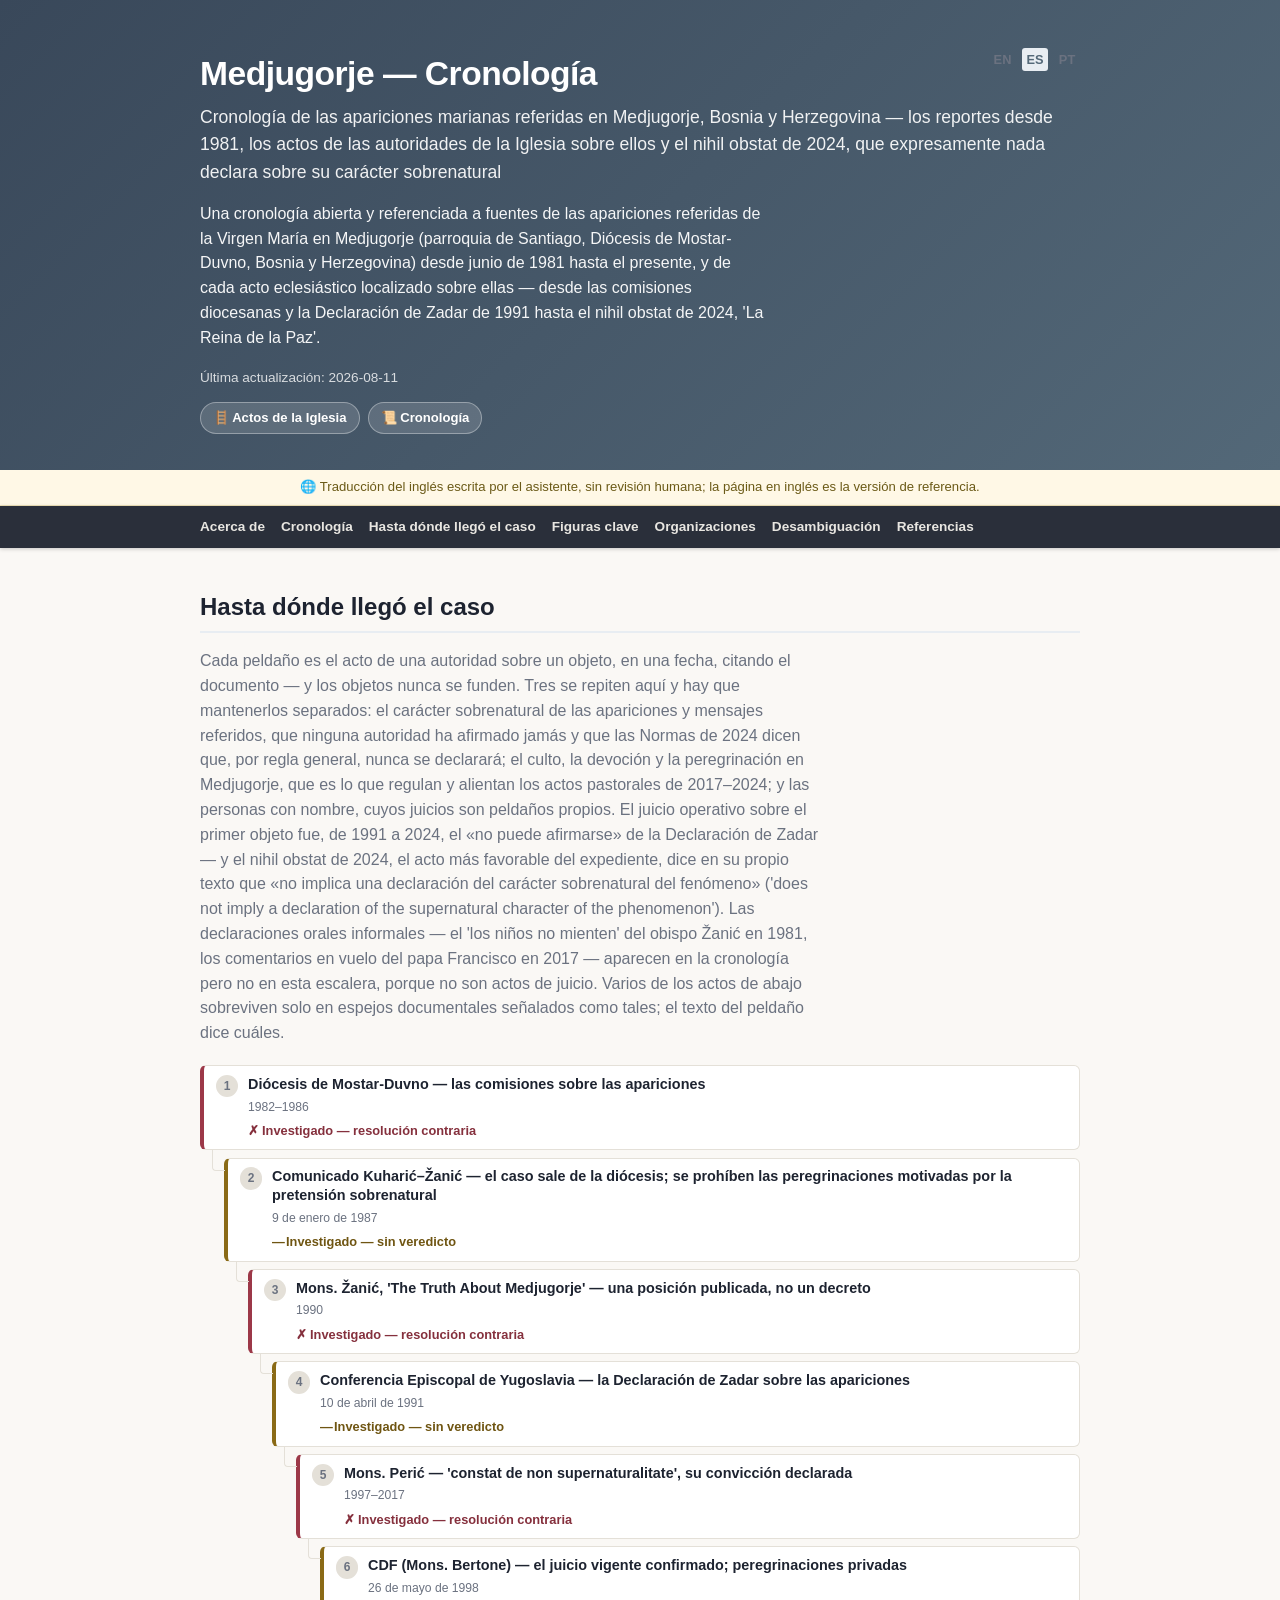
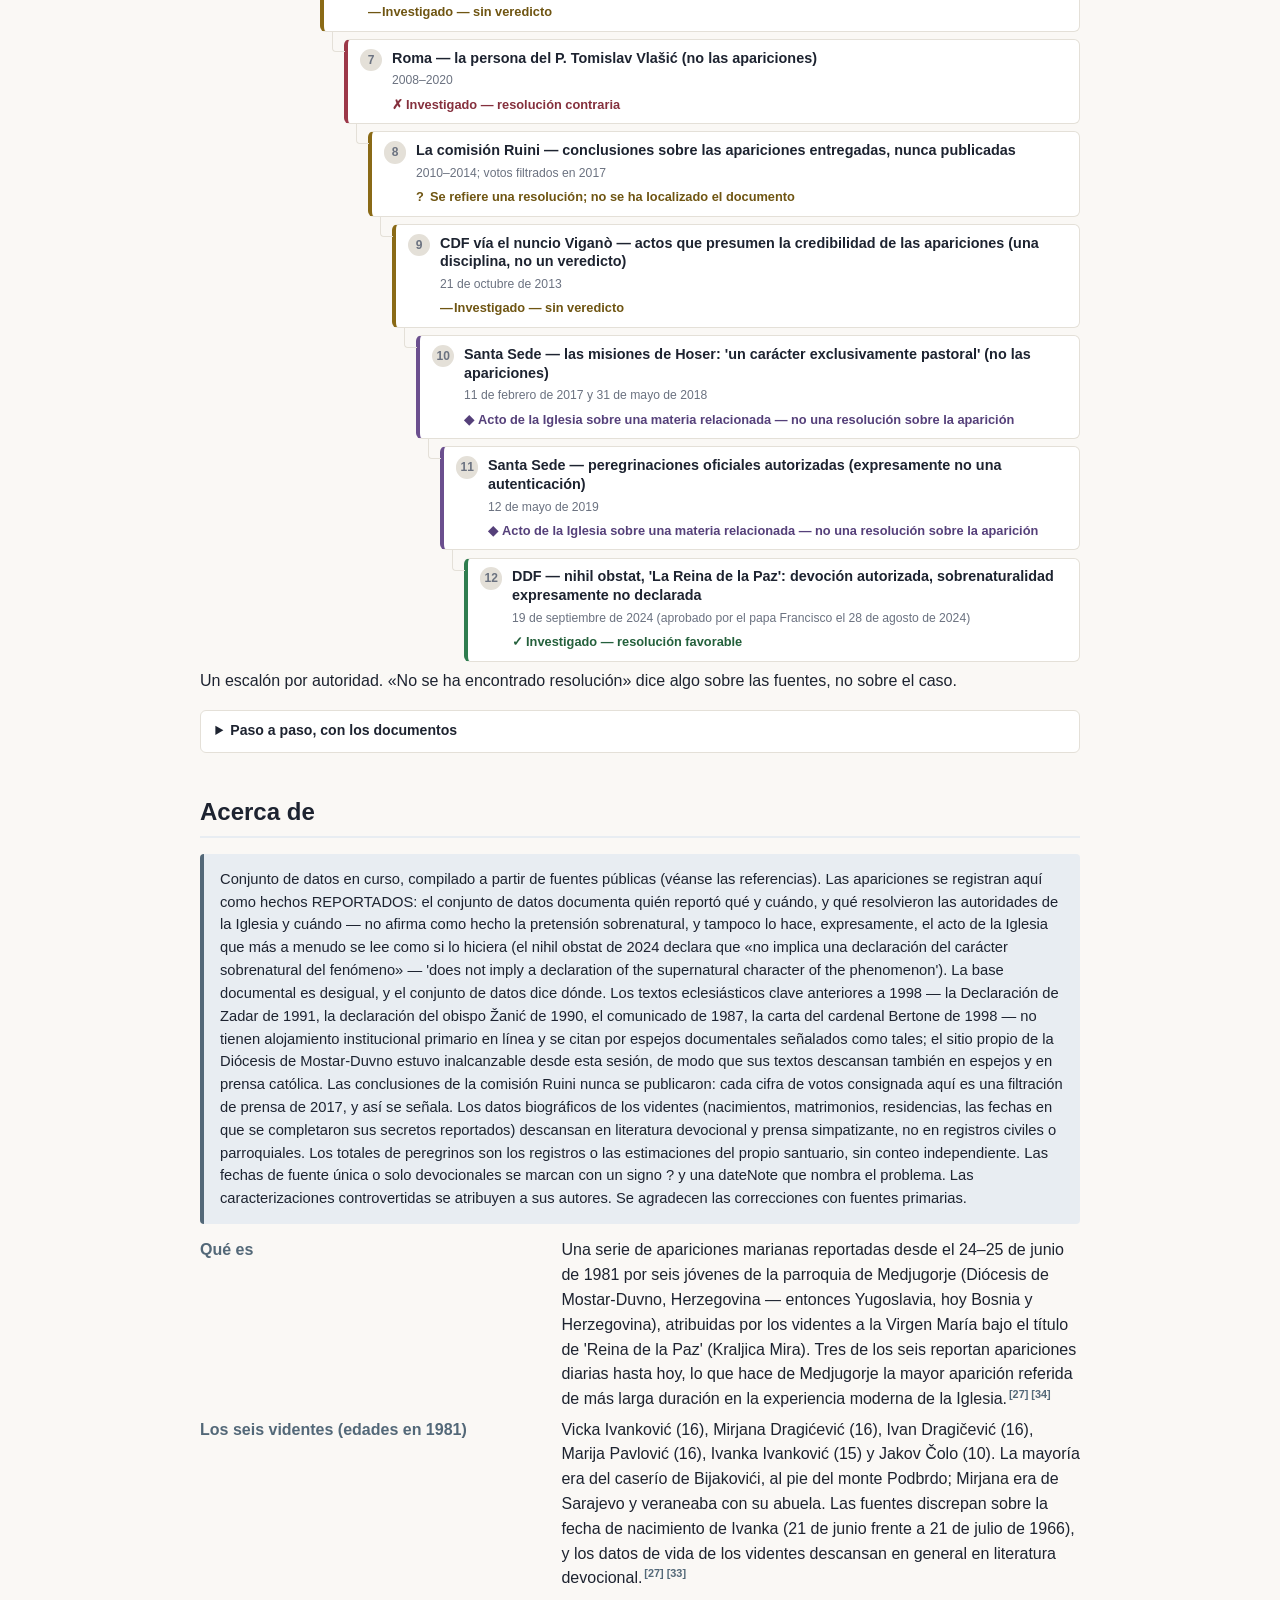
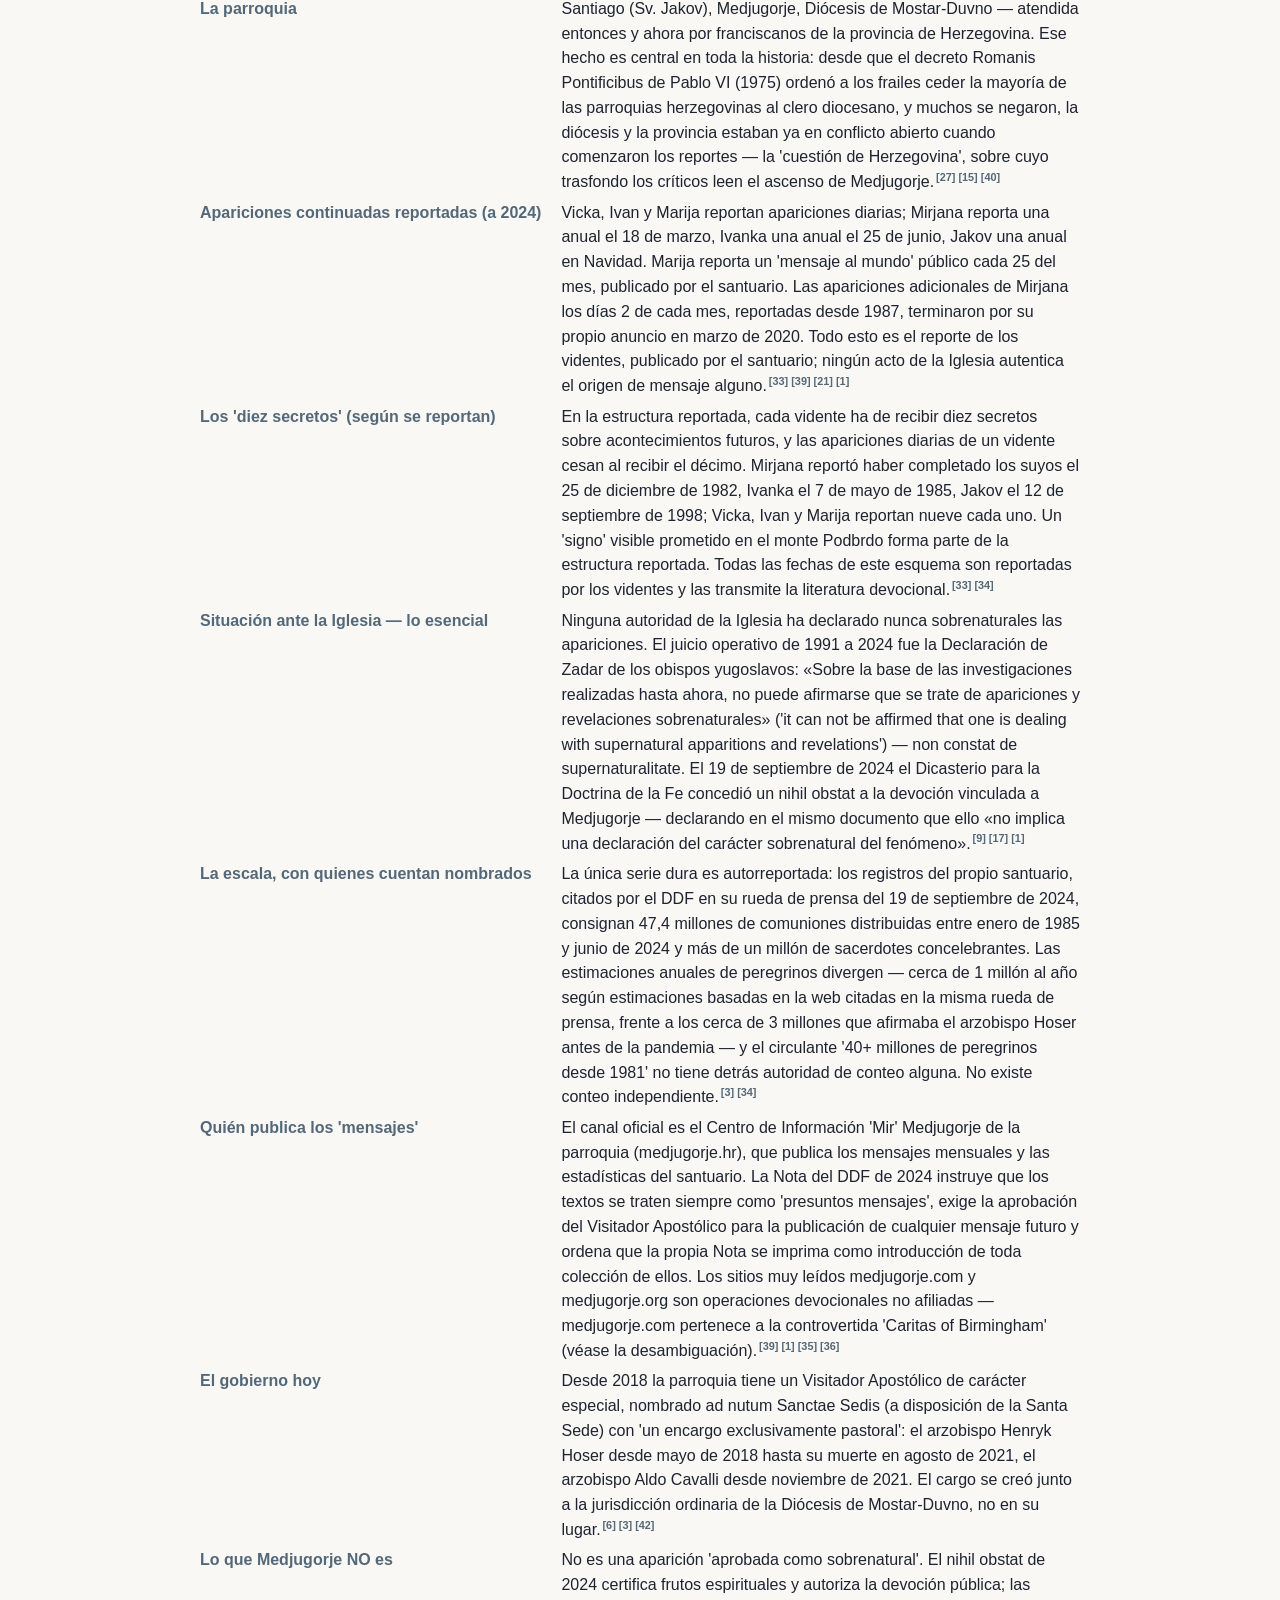
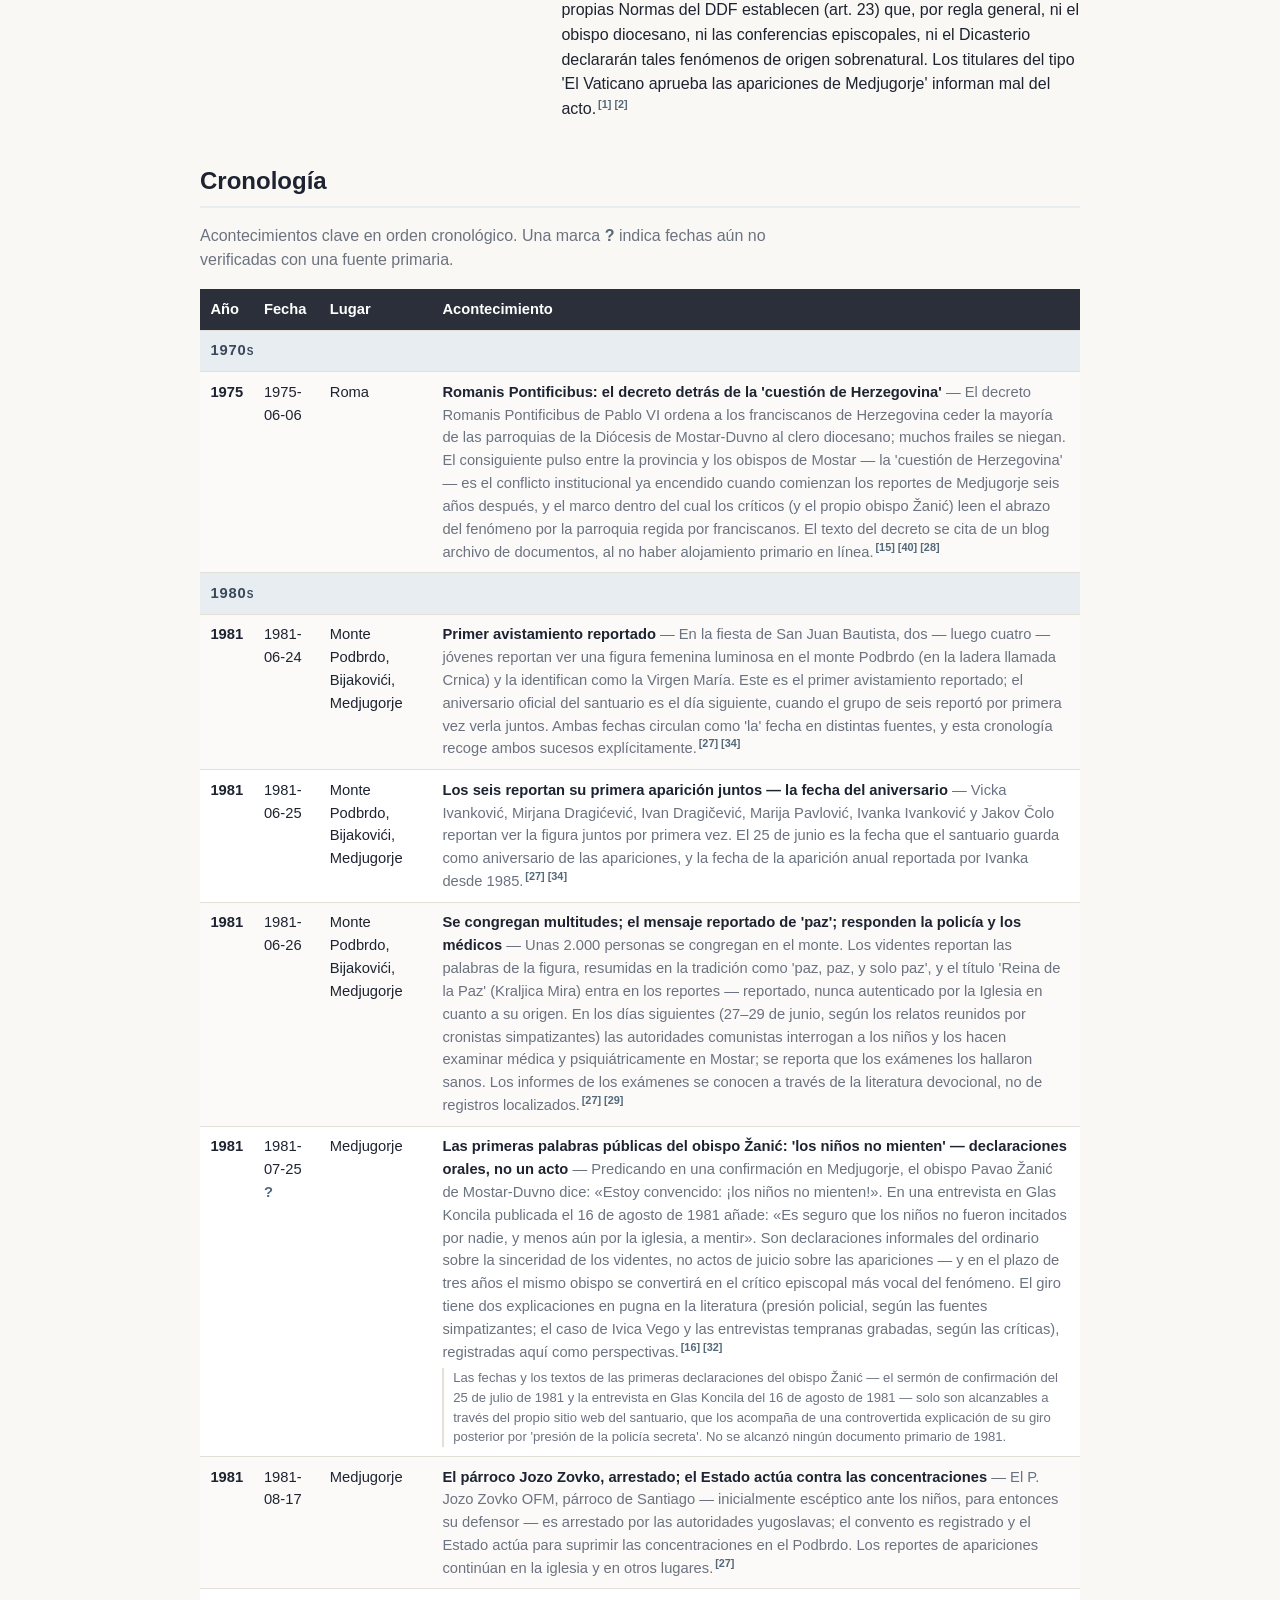
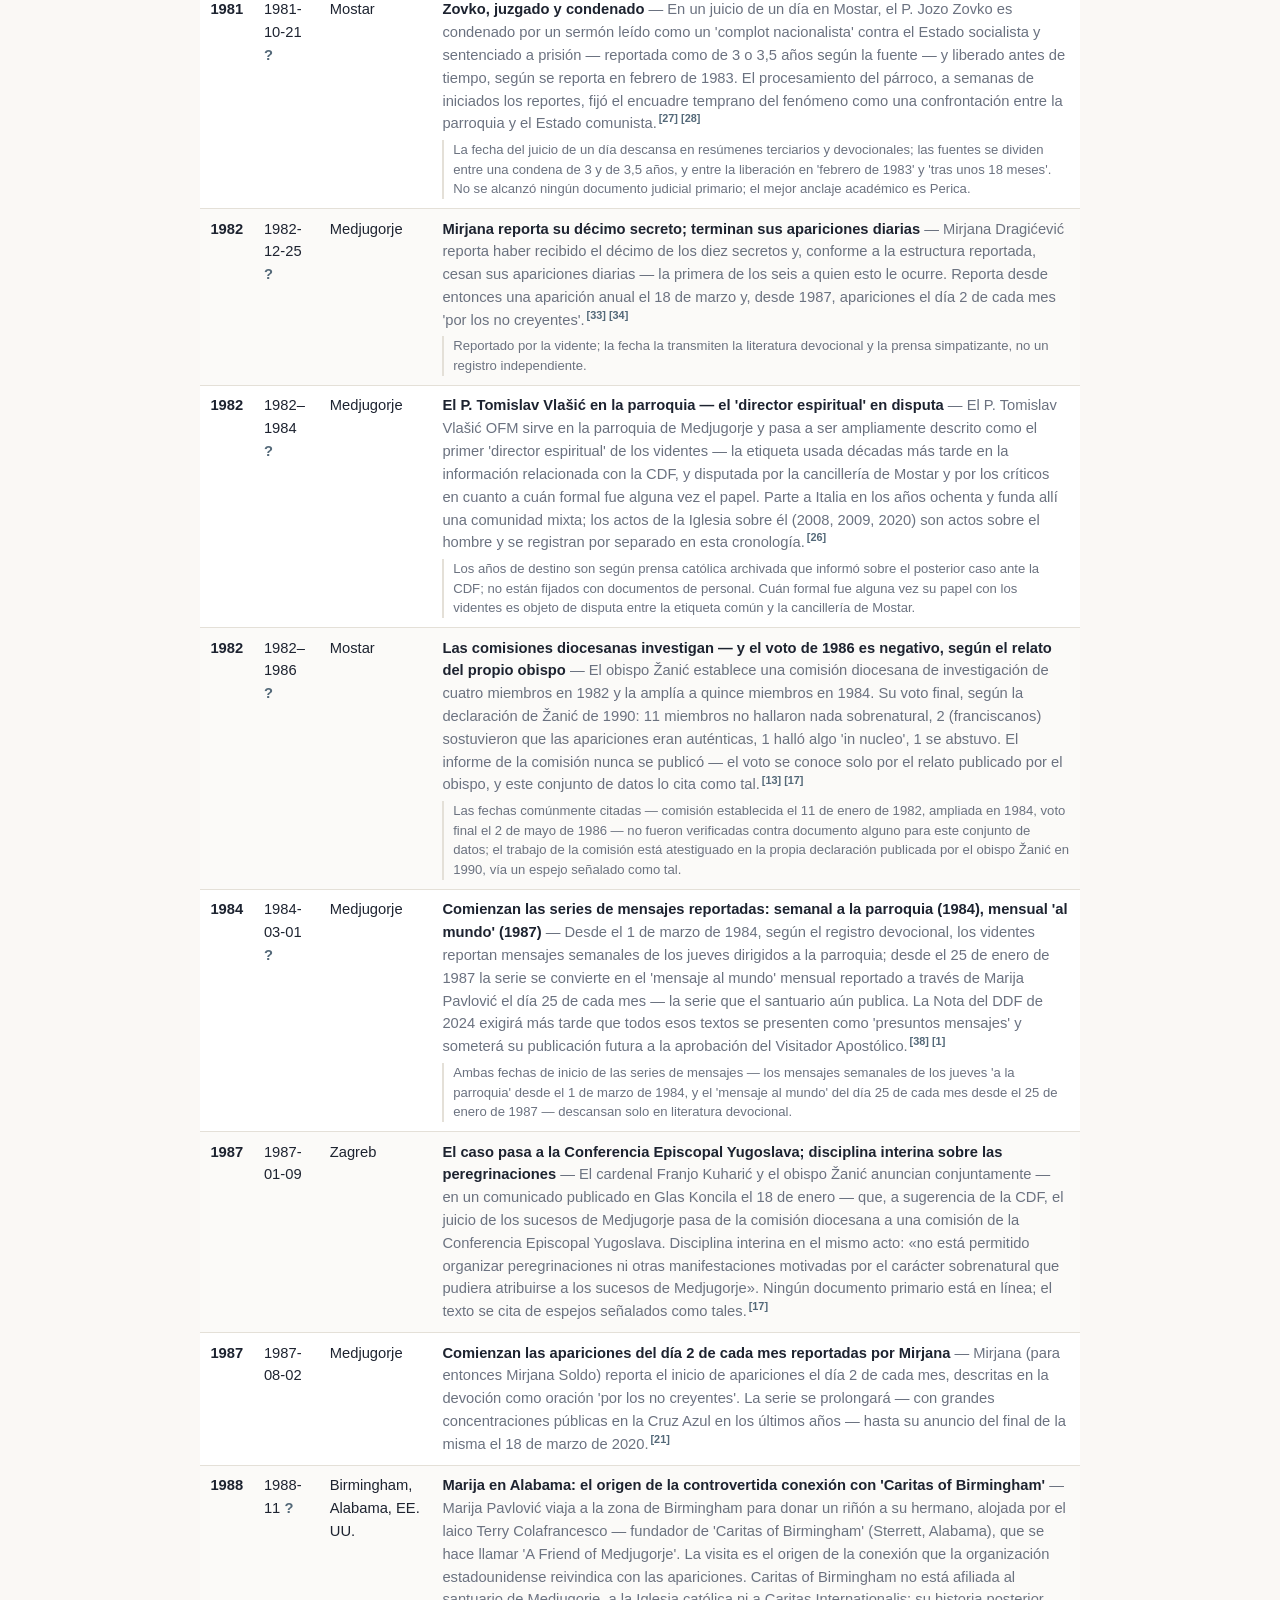
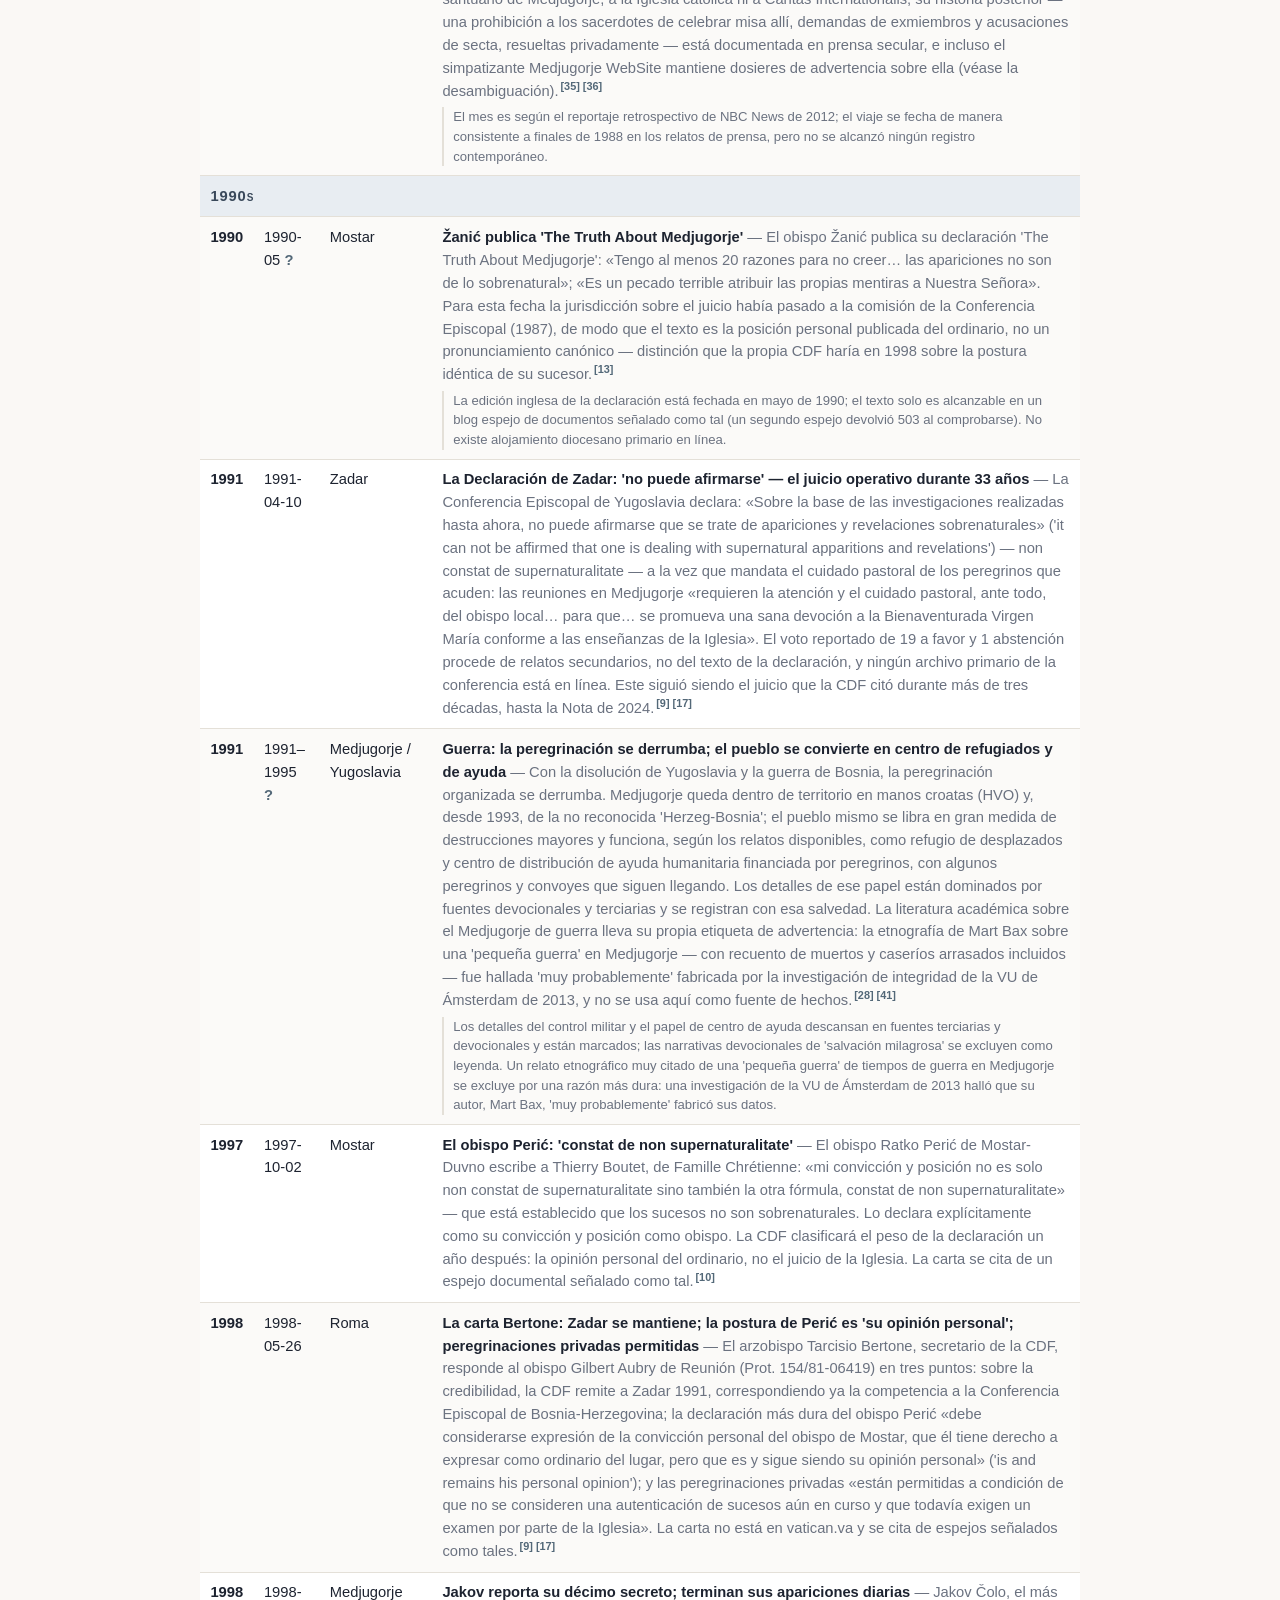
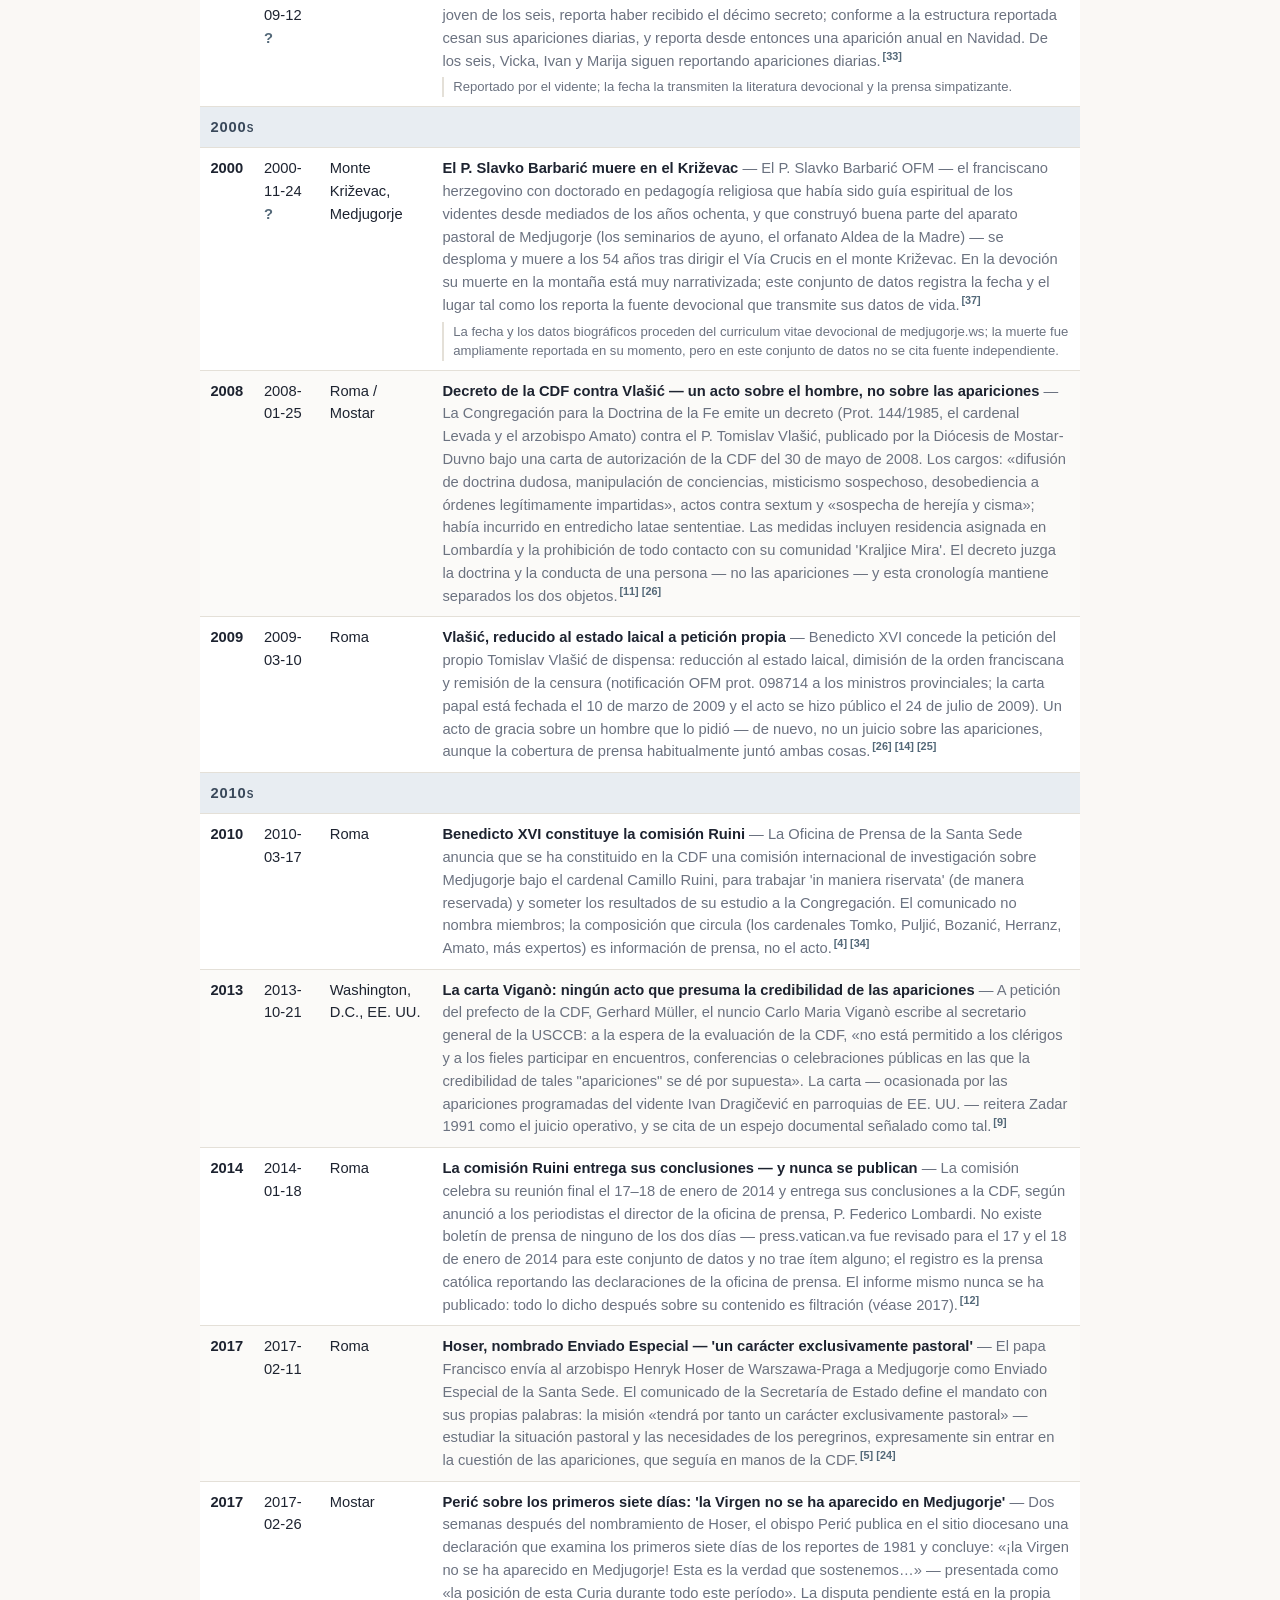
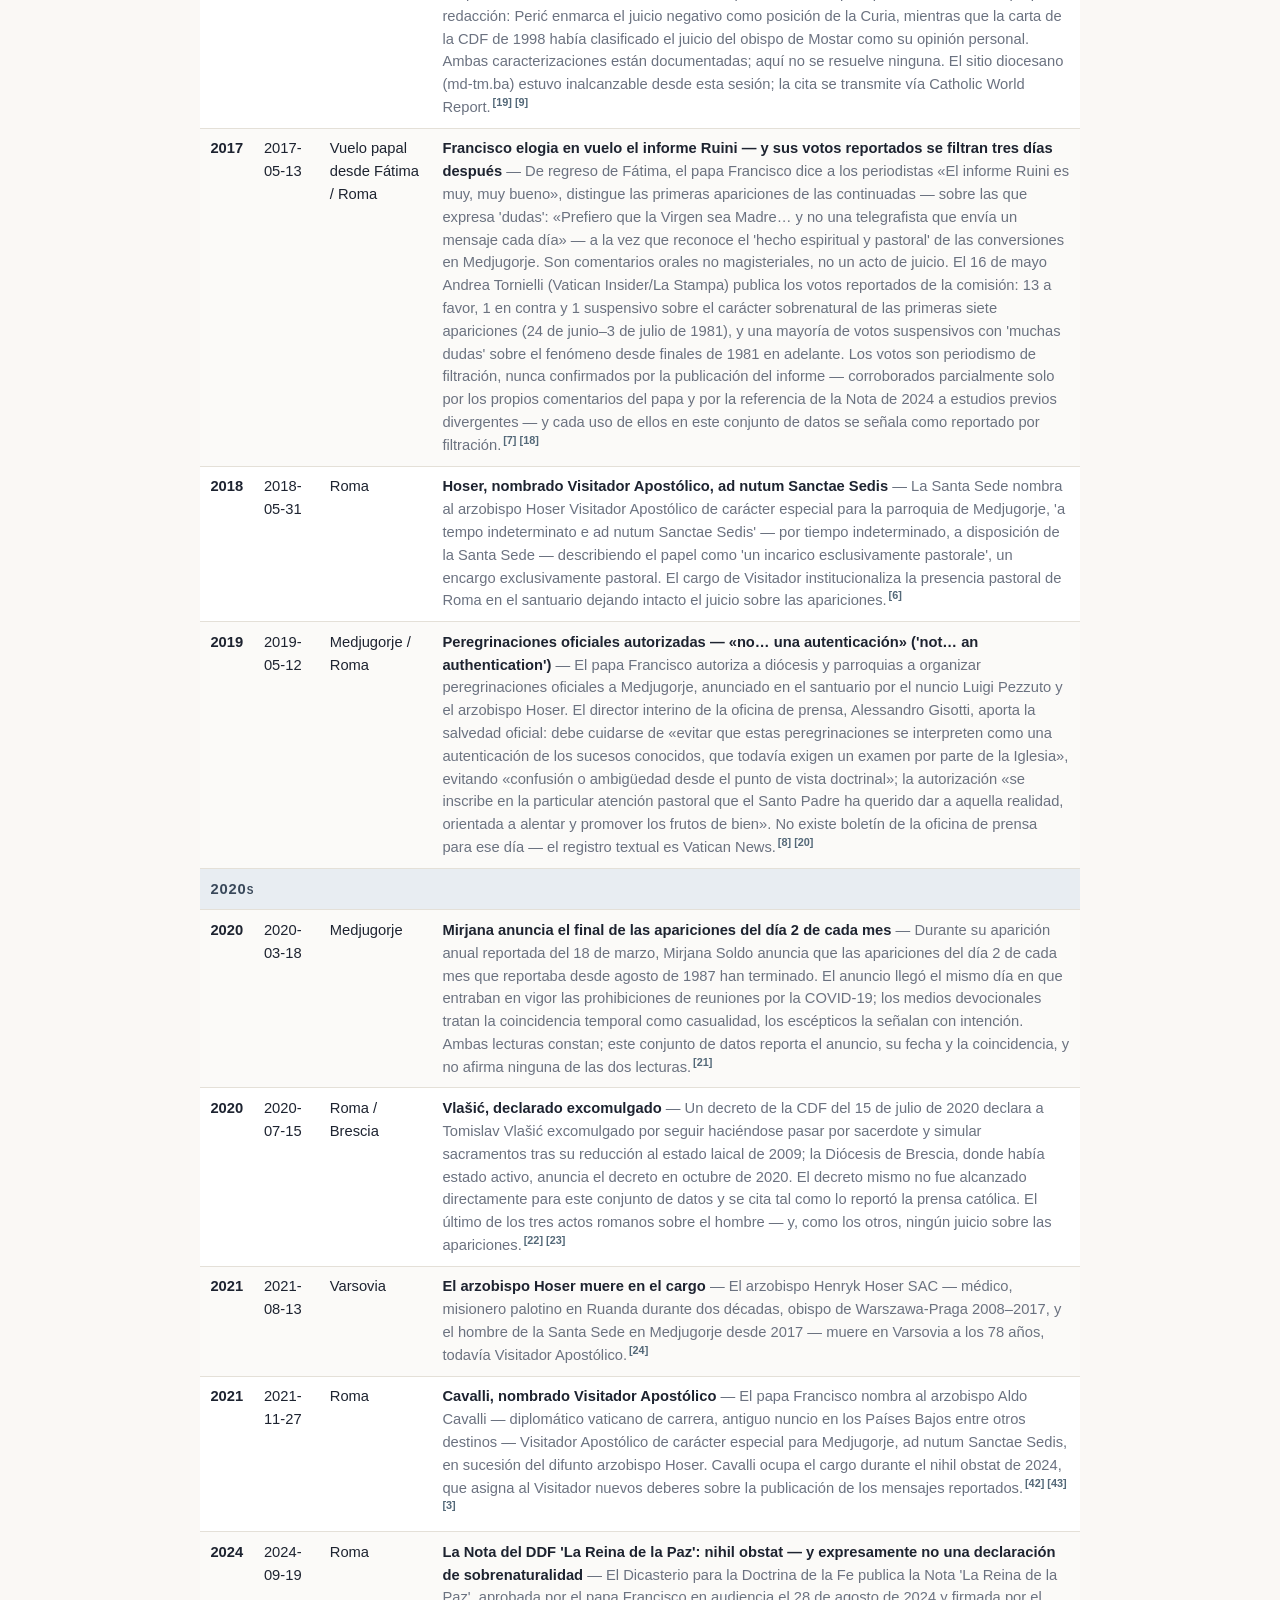
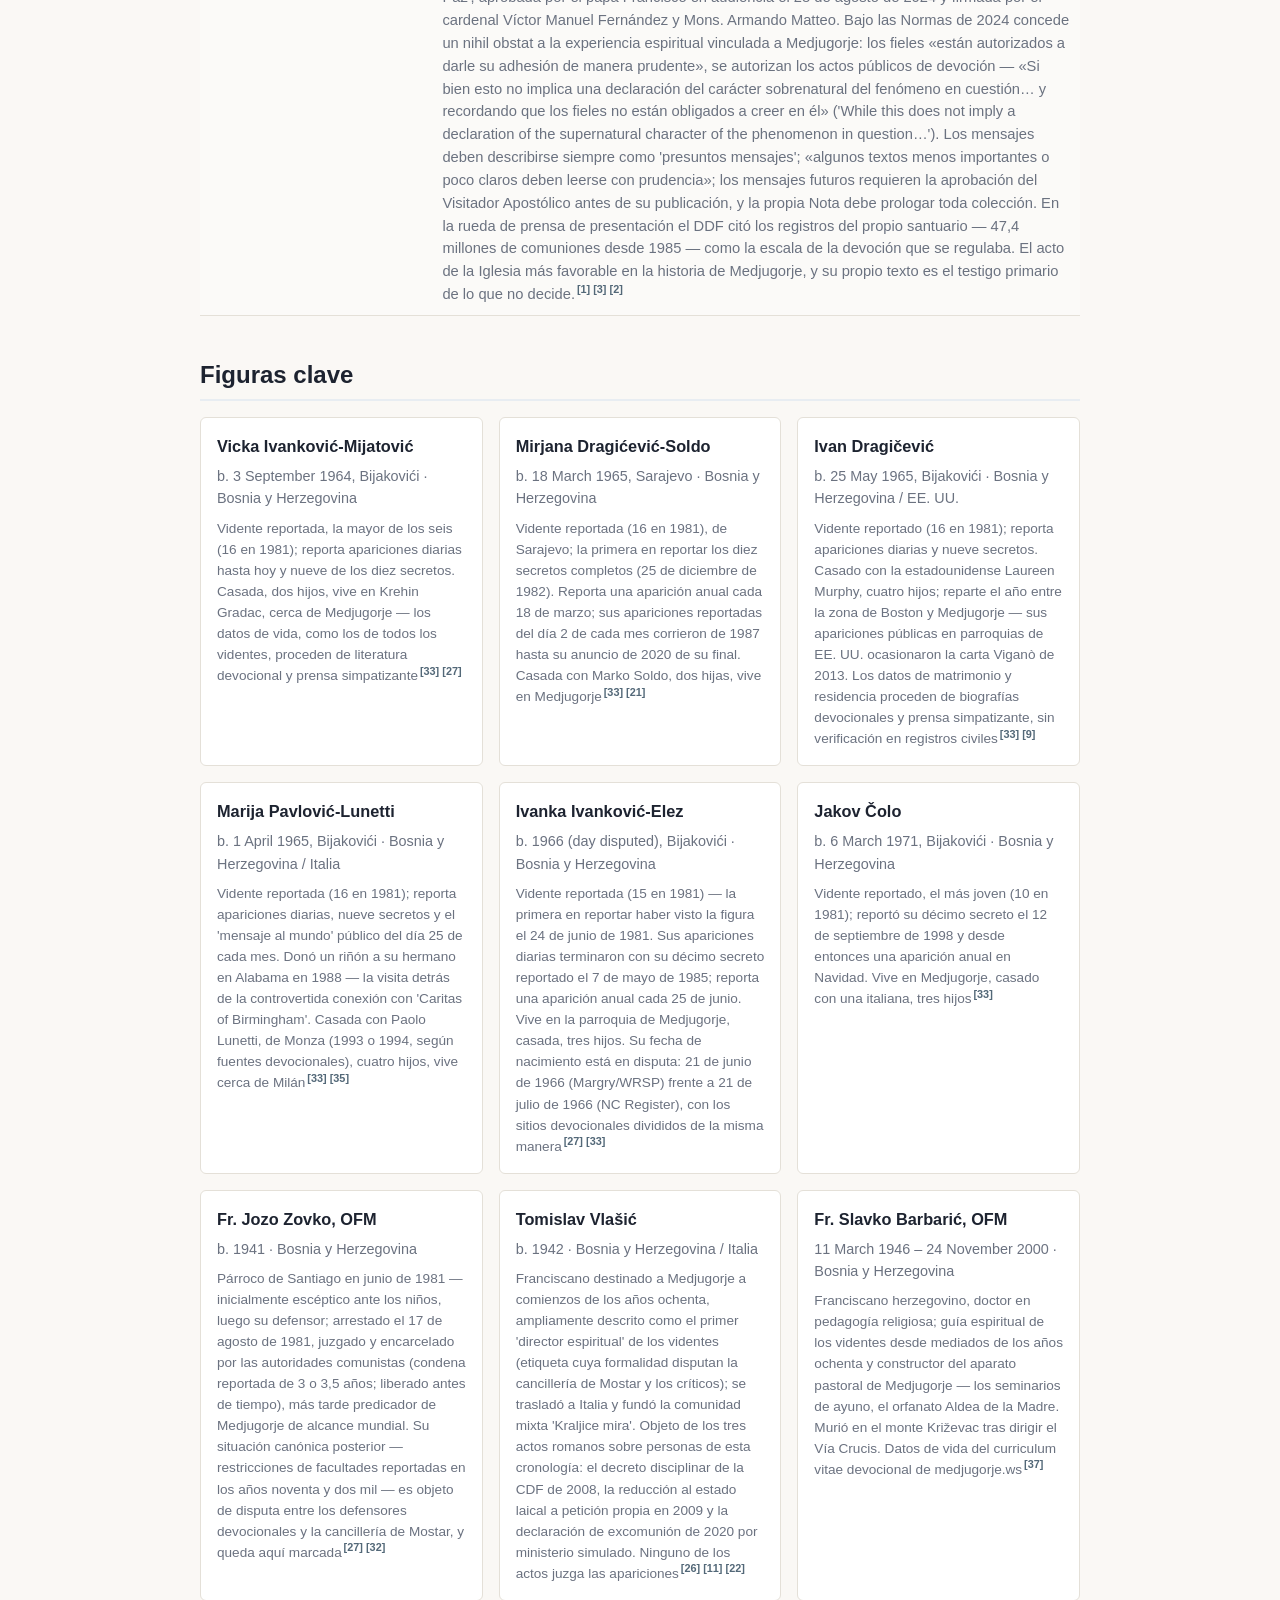
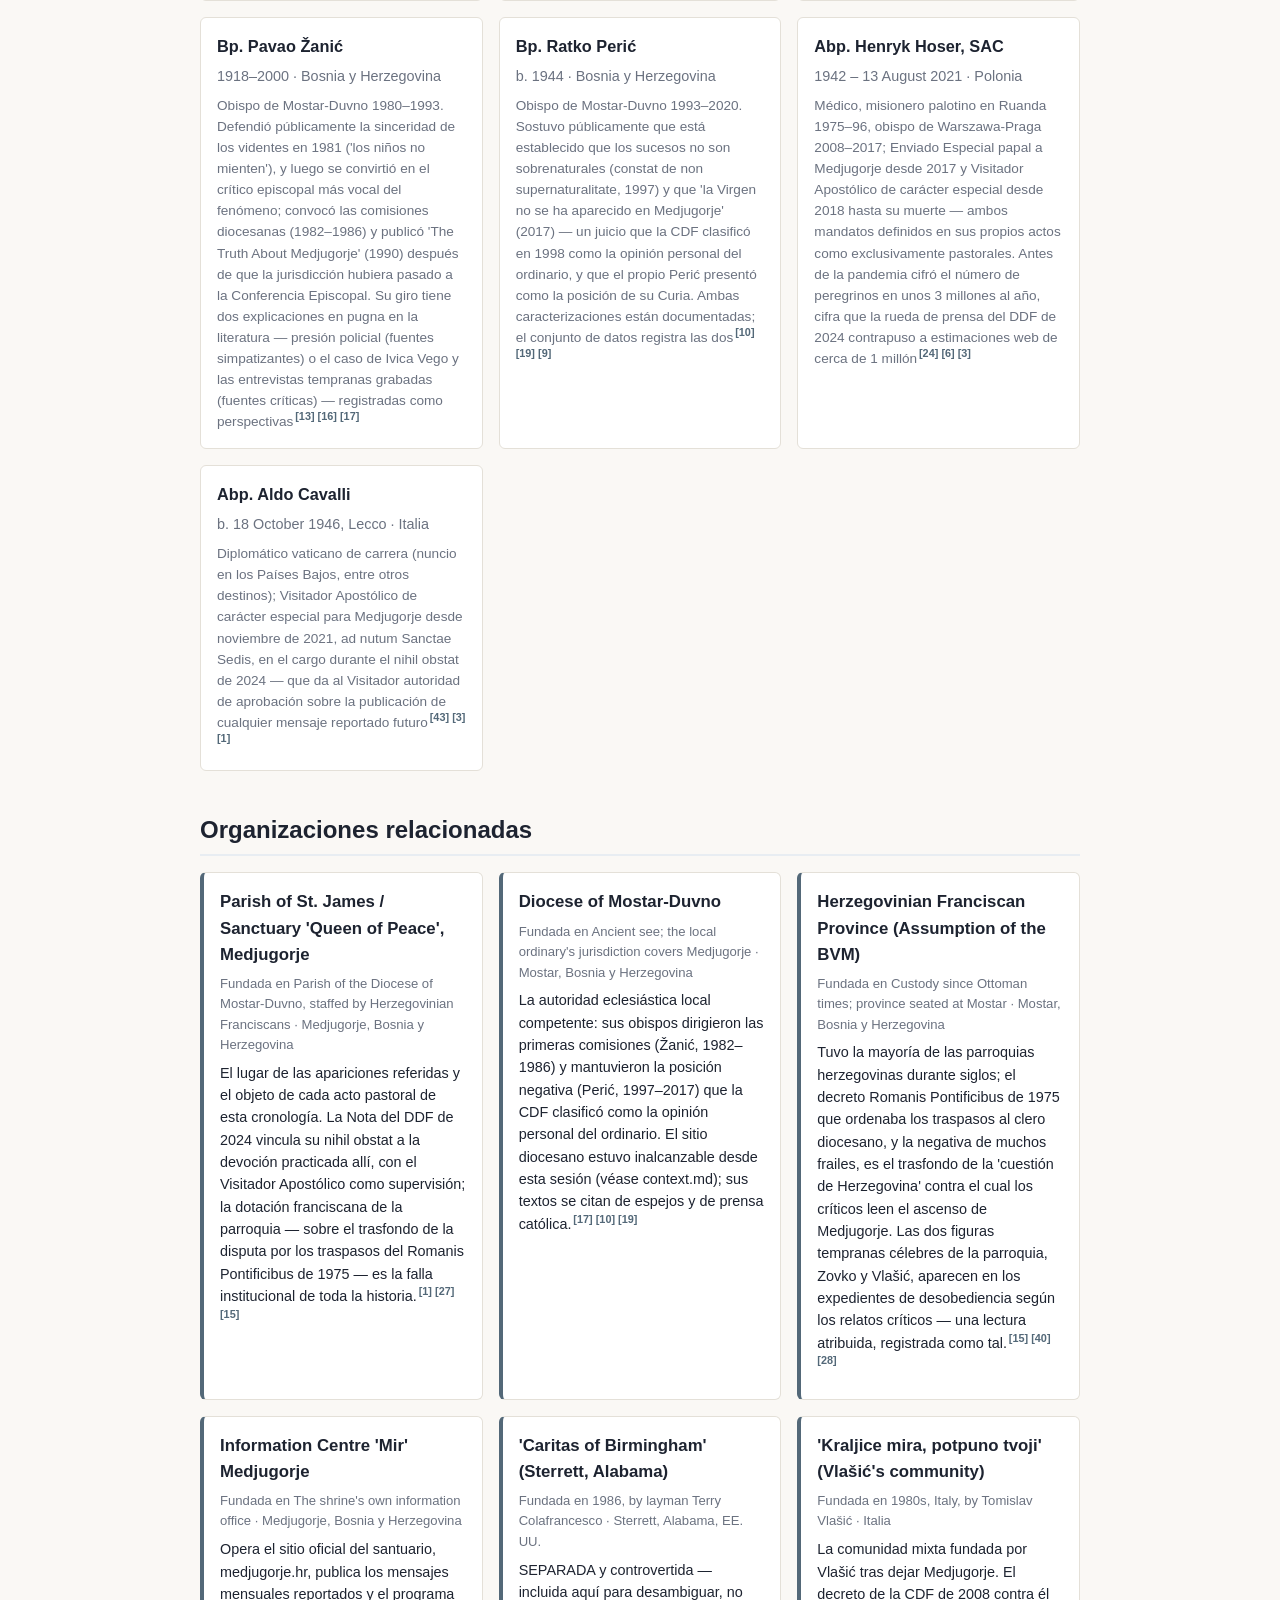
==== commit 2b3ffe3f: "Cite the 27 Nov 2021 bulletin for Cavalli's appointment (medjugorje#1) The Holy See Press Office bul" ====
--- a/docs/es/index.html
+++ b/docs/es/index.html
@@ -332,7 +332,7 @@
         <dt>Quién publica los &#39;mensajes&#39;</dt>
         <dd>El canal oficial es el Centro de Información &#39;Mir&#39; Medjugorje de la parroquia (medjugorje.hr), que publica los mensajes mensuales y las estadísticas del santuario. La Nota del DDF de 2024 instruye que los textos se traten siempre como &#39;presuntos mensajes&#39;, exige la aprobación del Visitador Apostólico para la publicación de cualquier mensaje futuro y ordena que la propia Nota se imprima como introducción de toda colección de ellos. Los sitios muy leídos medjugorje.com y medjugorje.org son operaciones devocionales no afiliadas — medjugorje.com pertenece a la controvertida &#39;Caritas of Birmingham&#39; (véase la desambiguación).<sup class="cite"><a href="#ref-39" title="Reference 39">[39]</a> <a href="#ref-1" title="Reference 1">[1]</a> <a href="#ref-35" title="Reference 35">[35]</a> <a href="#ref-36" title="Reference 36">[36]</a></sup></dd>
         <dt>El gobierno hoy</dt>
-        <dd>Desde 2018 la parroquia tiene un Visitador Apostólico de carácter especial, nombrado ad nutum Sanctae Sedis (a disposición de la Santa Sede) con &#39;un encargo exclusivamente pastoral&#39;: el arzobispo Henryk Hoser desde mayo de 2018 hasta su muerte en agosto de 2021, el arzobispo Aldo Cavalli desde noviembre de 2021. El cargo se creó junto a la jurisdicción ordinaria de la Diócesis de Mostar-Duvno, no en su lugar.<sup class="cite"><a href="#ref-6" title="Reference 6">[6]</a> <a href="#ref-3" title="Reference 3">[3]</a></sup></dd>
+        <dd>Desde 2018 la parroquia tiene un Visitador Apostólico de carácter especial, nombrado ad nutum Sanctae Sedis (a disposición de la Santa Sede) con &#39;un encargo exclusivamente pastoral&#39;: el arzobispo Henryk Hoser desde mayo de 2018 hasta su muerte en agosto de 2021, el arzobispo Aldo Cavalli desde noviembre de 2021. El cargo se creó junto a la jurisdicción ordinaria de la Diócesis de Mostar-Duvno, no en su lugar.<sup class="cite"><a href="#ref-6" title="Reference 6">[6]</a> <a href="#ref-3" title="Reference 3">[3]</a> <a href="#ref-42" title="Reference 42">[42]</a></sup></dd>
         <dt>Lo que Medjugorje NO es</dt>
         <dd>No es una aparición &#39;aprobada como sobrenatural&#39;. El nihil obstat de 2024 certifica frutos espirituales y autoriza la devoción pública; las propias Normas del DDF establecen (art. 23) que, por regla general, ni el obispo diocesano, ni las conferencias episcopales, ni el Dicasterio declararán tales fenómenos de origen sobrenatural. Los titulares del tipo &#39;El Vaticano aprueba las apariciones de Medjugorje&#39; informan mal del acto.<sup class="cite"><a href="#ref-1" title="Reference 1">[1]</a> <a href="#ref-2" title="Reference 2">[2]</a></sup></dd>
       </dl>
@@ -560,9 +560,9 @@
         </tr>
         <tr>
           <td class="year">2021</td>
-          <td>2021-11-27 <span class="flag" title="Fecha aún no verificada con una fuente primaria">?</span></td>
+          <td>2021-11-27</td>
           <td>Roma</td>
-          <td><strong>Cavalli, nombrado Visitador Apostólico</strong> <span class="muted">— El papa Francisco nombra al arzobispo Aldo Cavalli — diplomático vaticano de carrera, antiguo nuncio en los Países Bajos entre otros destinos — Visitador Apostólico de carácter especial para Medjugorje, ad nutum Sanctae Sedis, en sucesión del difunto arzobispo Hoser. Cavalli ocupa el cargo durante el nihil obstat de 2024, que asigna al Visitador nuevos deberes sobre la publicación de los mensajes reportados.</span><sup class="cite"><a href="#ref-3" title="Reference 3">[3]</a></sup><span class="date-note">La fecha del nombramiento es según el boletín diario de la Santa Sede del 27 de noviembre de 2021, que no fue alcanzado directamente para este conjunto de datos; el papel de Cavalli está confirmado a 2024 por la rueda de prensa del DDF. Marcada hasta que el boletín se cite directamente.</span></td>
+          <td><strong>Cavalli, nombrado Visitador Apostólico</strong> <span class="muted">— El papa Francisco nombra al arzobispo Aldo Cavalli — diplomático vaticano de carrera, antiguo nuncio en los Países Bajos entre otros destinos — Visitador Apostólico de carácter especial para Medjugorje, ad nutum Sanctae Sedis, en sucesión del difunto arzobispo Hoser. Cavalli ocupa el cargo durante el nihil obstat de 2024, que asigna al Visitador nuevos deberes sobre la publicación de los mensajes reportados.</span><sup class="cite"><a href="#ref-42" title="Reference 42">[42]</a> <a href="#ref-43" title="Reference 43">[43]</a> <a href="#ref-3" title="Reference 3">[3]</a></sup></td>
         </tr>
         <tr>
           <td class="year">2024</td>
@@ -653,7 +653,7 @@
       <div class="party-card">
         <h3>Abp. Aldo Cavalli</h3>
         <p class="country">b. 18 October 1946, Lecco · Italia</p>
-        <p class="figures">Diplomático vaticano de carrera (nuncio en los Países Bajos, entre otros destinos); Visitador Apostólico de carácter especial para Medjugorje desde noviembre de 2021, ad nutum Sanctae Sedis, en el cargo durante el nihil obstat de 2024 — que da al Visitador autoridad de aprobación sobre la publicación de cualquier mensaje reportado futuro<sup class="cite"><a href="#ref-3" title="Reference 3">[3]</a> <a href="#ref-1" title="Reference 1">[1]</a></sup></p>
+        <p class="figures">Diplomático vaticano de carrera (nuncio en los Países Bajos, entre otros destinos); Visitador Apostólico de carácter especial para Medjugorje desde noviembre de 2021, ad nutum Sanctae Sedis, en el cargo durante el nihil obstat de 2024 — que da al Visitador autoridad de aprobación sobre la publicación de cualquier mensaje reportado futuro<sup class="cite"><a href="#ref-43" title="Reference 43">[43]</a> <a href="#ref-3" title="Reference 3">[3]</a> <a href="#ref-1" title="Reference 1">[1]</a></sup></p>
         
       </div>
       </div>
@@ -744,7 +744,7 @@
 
     <section id="references">
       <h2>Referencias</h2>
-      <p class="section-intro">41 fuentes · 34 con copia en Internet Archive. Las fuentes abarcan el
+      <p class="section-intro">43 fuentes · 40 con copia en Internet Archive. Las fuentes abarcan el
       espectro de perspectivas de forma deliberada; las afirmaciones controvertidas se atribuyen a sus autores.</p>
       <ol class="references">
         <li id="ref-1">
@@ -753,7 +753,7 @@
           <span class="ref-note">El acto mismo, en vatican.va — primario para todo lo que el nihil obstat de 2024 hace y, con igual importancia, para lo que su propio texto dice que no hace.</span>
         </li>
         <li id="ref-2">
-          <a href="https://www.vatican.va/roman_curia/congregations/cfaith/documents/rc_ddf_doc_20240517_norme-fenomeni-soprannaturali_en.html" rel="noopener noreferrer" target="_blank">Norms for Proceeding in the Discernment of Alleged Supernatural Phenomena (17 May 2024)</a>
+          <a href="https://www.vatican.va/roman_curia/congregations/cfaith/documents/rc_ddf_doc_20240517_norme-fenomeni-soprannaturali_en.html" rel="noopener noreferrer" target="_blank">Norms for Proceeding in the Discernment of Alleged Supernatural Phenomena (17 May 2024)</a> · <a class="archive-link" href="https://web.archive.org/web/20260820103848/https://www.vatican.va/roman_curia/congregations/cfaith/documents/rc_ddf_doc_20240517_norme-fenomeni-soprannaturali_en.html" rel="noopener noreferrer" target="_blank">🗄 archived 2026-08-20</a>
           <span class="ref-meta">Dicastery for the Doctrine of the Faith, Holy See · oficial</span>
           <span class="ref-note">El procedimiento actual de la Iglesia para juzgar apariciones referidas, en vigor desde el 19 de mayo de 2024 y base de la Nota sobre Medjugorje. Citado por las reglas que enuncia — art. 22 §2 (un nihil obstat no implica declaración de sobrenaturalidad) y art. 23 (por regla general, ninguna autoridad declarará sobrenaturales tales fenómenos).</span>
         </li>
@@ -828,7 +828,7 @@
           <span class="ref-note">El sitio propio del santuario — perspectiva pro-apariciones, y la única fuente alcanzable de las citas del obispo Žanić de 1981, que acompaña de una controvertida explicación de su giro por &#39;presión de la policía secreta&#39;. Citado por las citas; el encuadre se le atribuye.</span>
         </li>
         <li id="ref-17">
-          <a href="https://www.ewtn.com/catholicism/answers/medjugorje-21353" rel="noopener noreferrer" target="_blank">Medjugorje (Alleged Apparition) — documents and commission history</a>
+          <a href="https://www.ewtn.com/catholicism/answers/medjugorje-21353" rel="noopener noreferrer" target="_blank">Medjugorje (Alleged Apparition) — documents and commission history</a> · <a class="archive-link" href="https://web.archive.org/web/20251218062315/https://www.ewtn.com/catholicism/answers/medjugorje-21353" rel="noopener noreferrer" target="_blank">🗄 archived 2025-12-18</a>
           <span class="ref-meta">EWTN · web</span>
           <span class="ref-note">La página de referencia de un medio apologético que aloja el texto de Zadar 1991, los extractos del comunicado de 1987 y la historia de la comisión — un espejo señalado como tal, con perspectiva simpatizante de lo oficial.</span>
         </li>
@@ -866,7 +866,7 @@
           <span class="ref-note">Obituario; también testigo del encuadre pastoral de la misión de enviado de 2017 y de la estimación de peregrinos de Hoser previa a la pandemia.</span>
         </li>
         <li id="ref-25">
-          <a href="https://www.ewtnnews.com/world/europe/pope-benedict-laicizes-priest-connected-to-alleged-medjugorje-apparitions?redirectedfrom=cna" rel="noopener noreferrer" target="_blank">Pope Benedict laicizes priest connected to alleged Medjugorje apparitions (2009)</a>
+          <a href="https://www.ewtnnews.com/world/europe/pope-benedict-laicizes-priest-connected-to-alleged-medjugorje-apparitions?redirectedfrom=cna" rel="noopener noreferrer" target="_blank">Pope Benedict laicizes priest connected to alleged Medjugorje apparitions (2009)</a> · <a class="archive-link" href="https://web.archive.org/web/20260831135529/https://www.ewtnnews.com/world/europe/pope-benedict-laicizes-priest-connected-to-alleged-medjugorje-apparitions?redirectedfrom=cna" rel="noopener noreferrer" target="_blank">🗄 archived 2026-08-31</a>
           <span class="ref-meta">CNA via EWTN News (Espejo de noticias católico de la información sobre la reducción al estado laical de 2009.) · prensa</span>
         </li>
         <li id="ref-26">
@@ -913,7 +913,7 @@
           <span class="ref-note">Artículo explicativo que incluye el resumen de la filtración de la comisión Ruini y los totales de peregrinos circulantes — un medio simpatizante con encuadre cuidadoso de &#39;presunto&#39;.</span>
         </li>
         <li id="ref-35">
-          <a href="https://www.nbcnews.com/id/wbna48100299" rel="noopener noreferrer" target="_blank">Visions of Virgin Mary draw thousands to Alabama (6 July 2012)</a>
+          <a href="https://www.nbcnews.com/id/wbna48100299" rel="noopener noreferrer" target="_blank">Visions of Virgin Mary draw thousands to Alabama (6 July 2012)</a> · <a class="archive-link" href="https://web.archive.org/web/20260824073118/https://www.nbcnews.com/id/wbna48100299" rel="noopener noreferrer" target="_blank">🗄 archived 2026-08-24</a>
           <span class="ref-meta">NBC News · prensa</span>
           <span class="ref-note">Información secular sobre Caritas of Birmingham, incluidas las demandas de exmiembros — el testigo independiente de la desambiguación que este conjunto de datos transmite.</span>
         </li>
@@ -946,6 +946,16 @@
           <a href="https://retractionwatch.com/2013/09/23/dutch-anthropologist-mart-bax-faked-61-papers-says-university/" rel="noopener noreferrer" target="_blank">Dutch anthropologist Mart Bax faked 61 papers, says university (23 September 2013)</a> · <a class="archive-link" href="https://web.archive.org/web/20260310151448/https://retractionwatch.com/2013/09/23/dutch-anthropologist-mart-bax-faked-61-papers-says-university/" rel="noopener noreferrer" target="_blank">🗄 archived 2026-03-10</a>
           <span class="ref-meta">Retraction Watch · informe</span>
           <span class="ref-note">Reporta la conclusión de la investigación de integridad de la VU de Ámsterdam de que la obra de Bax — incluida su etnografía del Medjugorje de guerra — fue muy probablemente fabricada. Citado para que la literatura fabricada quede excluida con constancia, y no en silencio.</span>
+        </li>
+        <li id="ref-42">
+          <a href="https://press.vatican.va/content/salastampa/it/bollettino/pubblico/2021/11/27/0791/01668.html" rel="noopener noreferrer" target="_blank">Rinunce e nomine, 27.11.2021 [B0791] — Nomina del Visitatore Apostolico a carattere speciale per la Parrocchia di Medjugorje</a> · <a class="archive-link" href="https://web.archive.org/web/20260611075307/https://press.vatican.va/content/salastampa/it/bollettino/pubblico/2021/11/27/0791/01668.html" rel="noopener noreferrer" target="_blank">🗄 archived 2026-06-11</a>
+          <span class="ref-meta">Holy See Press Office · oficial</span>
+          <span class="ref-note">El boletín diario que registra el nombramiento «a tempo indeterminato e ad nutum Sanctae Sedis»; no menciona a Hoser. Requiere un User-Agent de navegador para descargarse.</span>
+        </li>
+        <li id="ref-43">
+          <a href="https://www.vaticannews.va/it/papa/news/2021-11/papa-francesco-nomina-aldo-cavalli-visitatore-medjugorje.html" rel="noopener noreferrer" target="_blank">L’arcivescovo Aldo Cavalli nominato dal Papa visitatore apostolico a Medjugorje</a> · <a class="archive-link" href="https://web.archive.org/web/20250428023131/https://www.vaticannews.va/it/papa/news/2021-11/papa-francesco-nomina-aldo-cavalli-visitatore-medjugorje.html" rel="noopener noreferrer" target="_blank">🗄 archived 2025-04-28</a>
+          <span class="ref-meta">Vatican News · oficial</span>
+          <span class="ref-note">El portal de noticias de la Santa Sede; fuente del nacimiento de Cavalli (18 de octubre de 1946, Muggianico di Lecco) y de su sucesión a Hoser, que el boletín no menciona.</span>
         </li>
       </ol>
     </section>
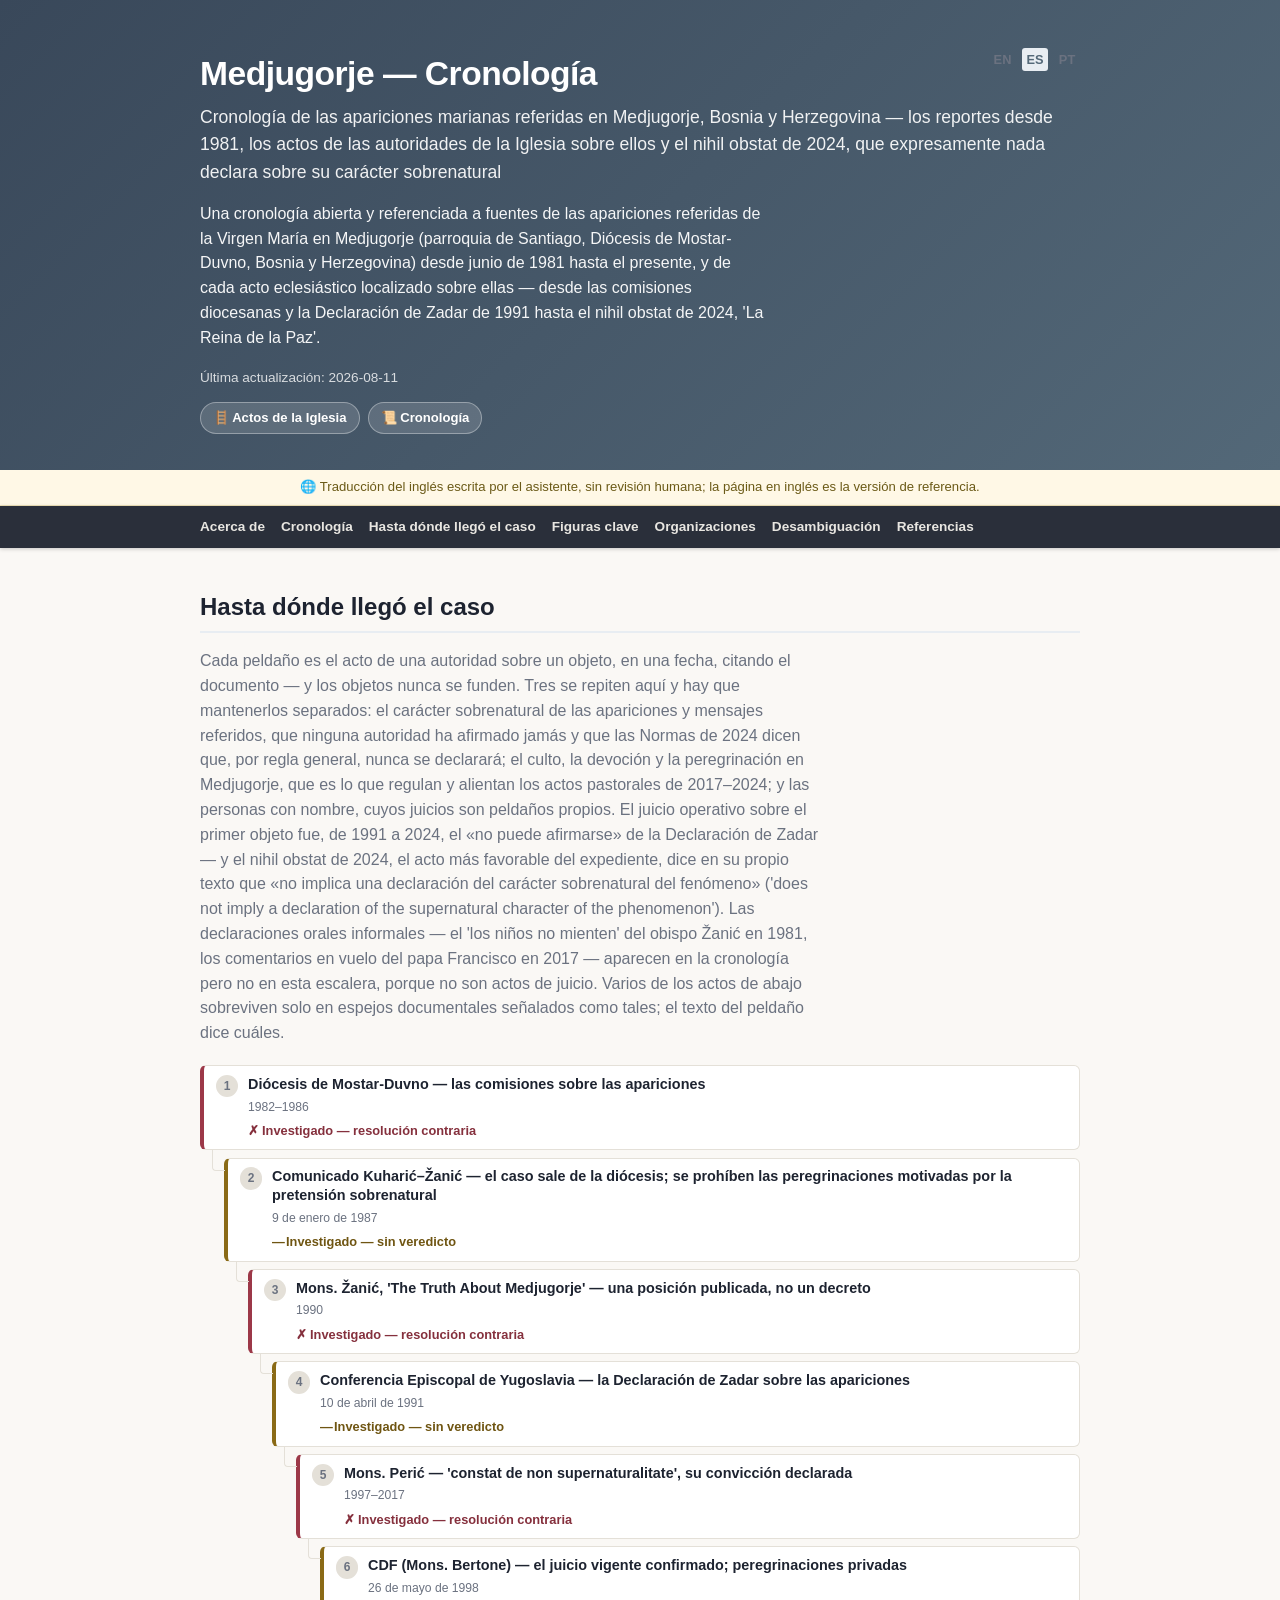
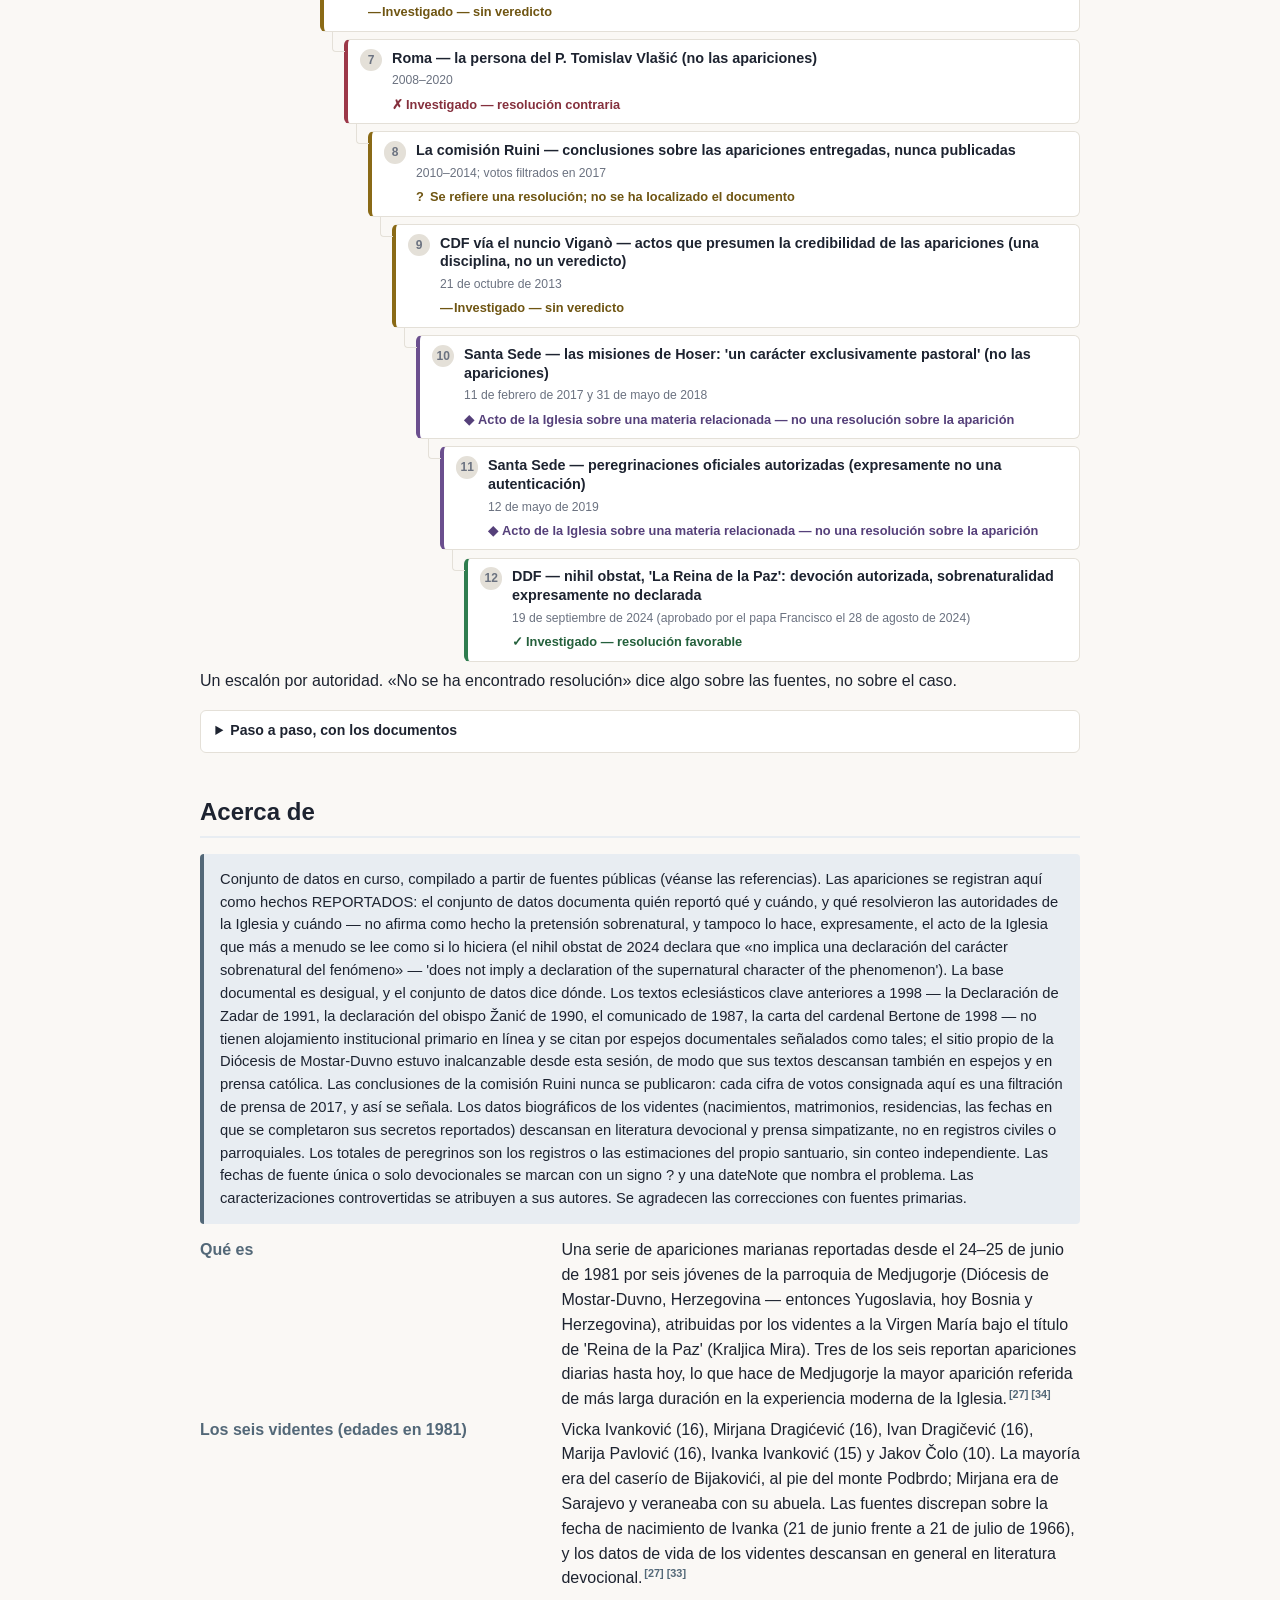
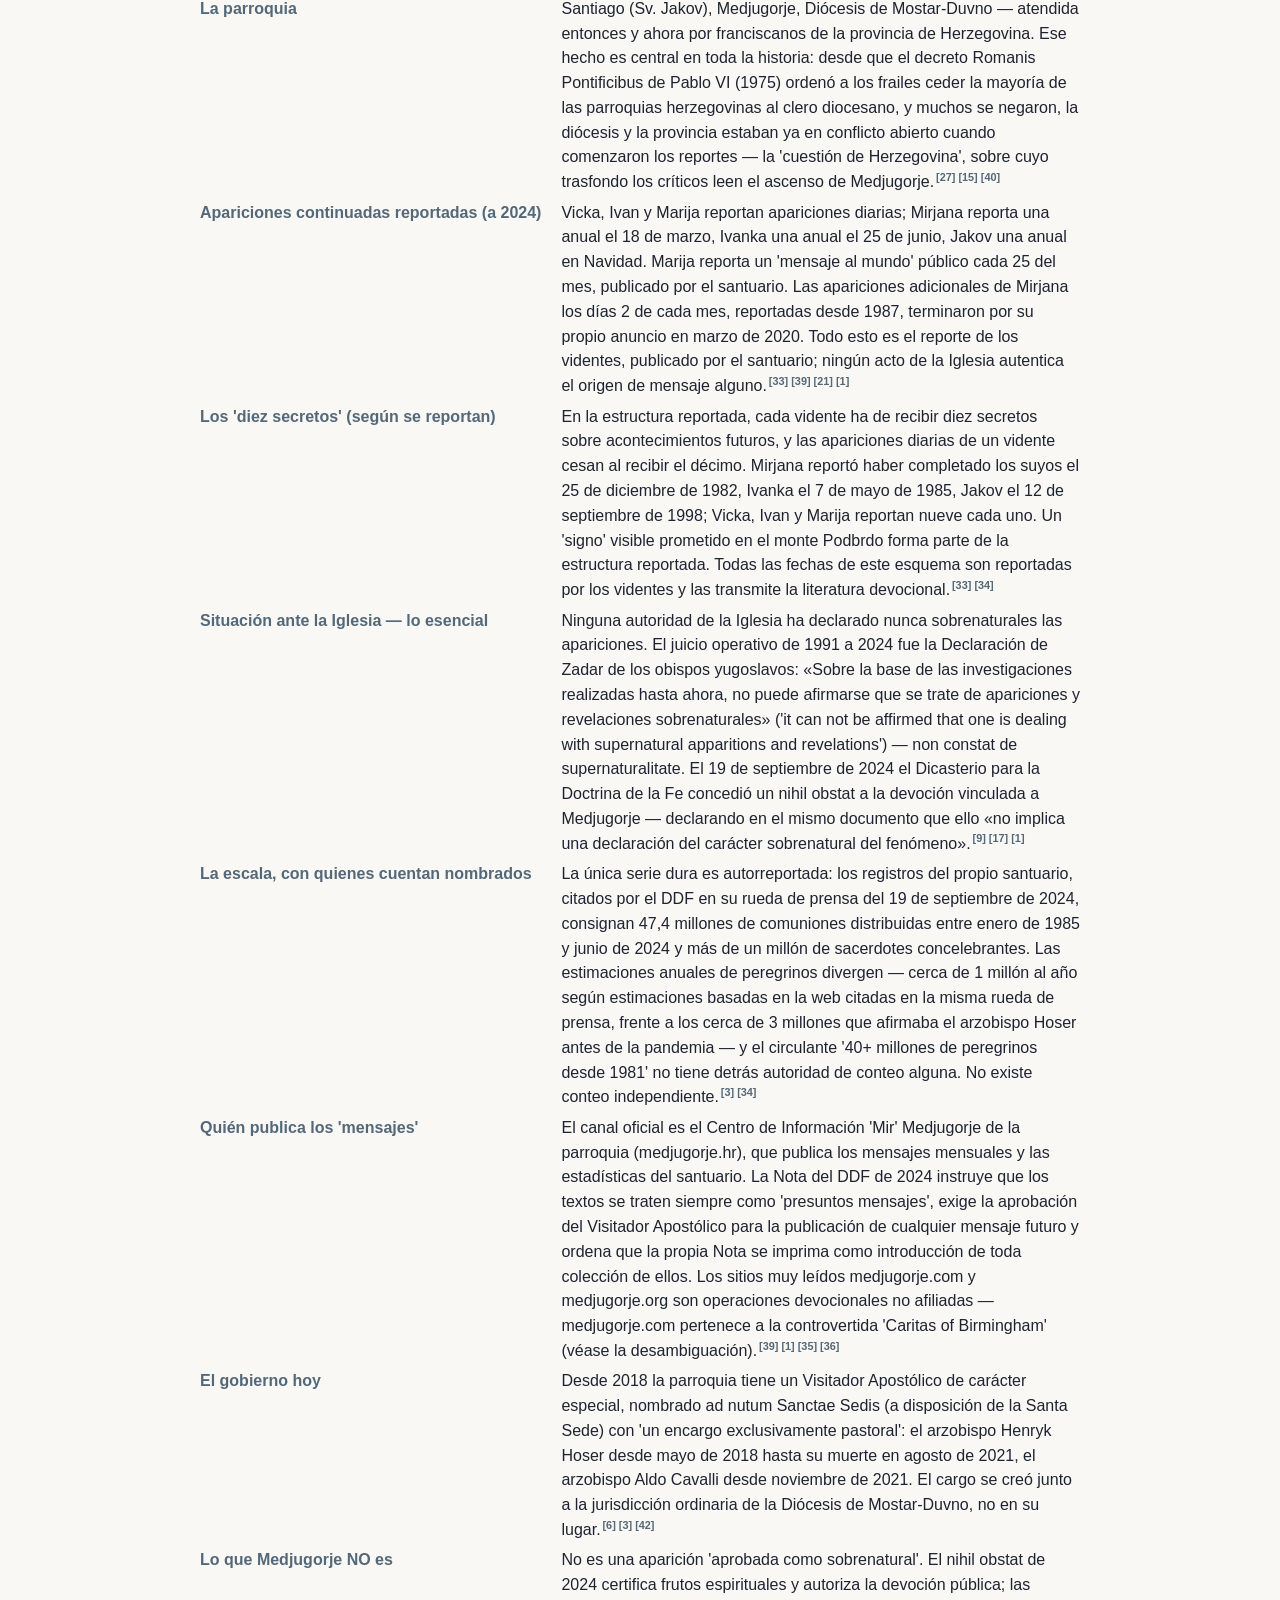
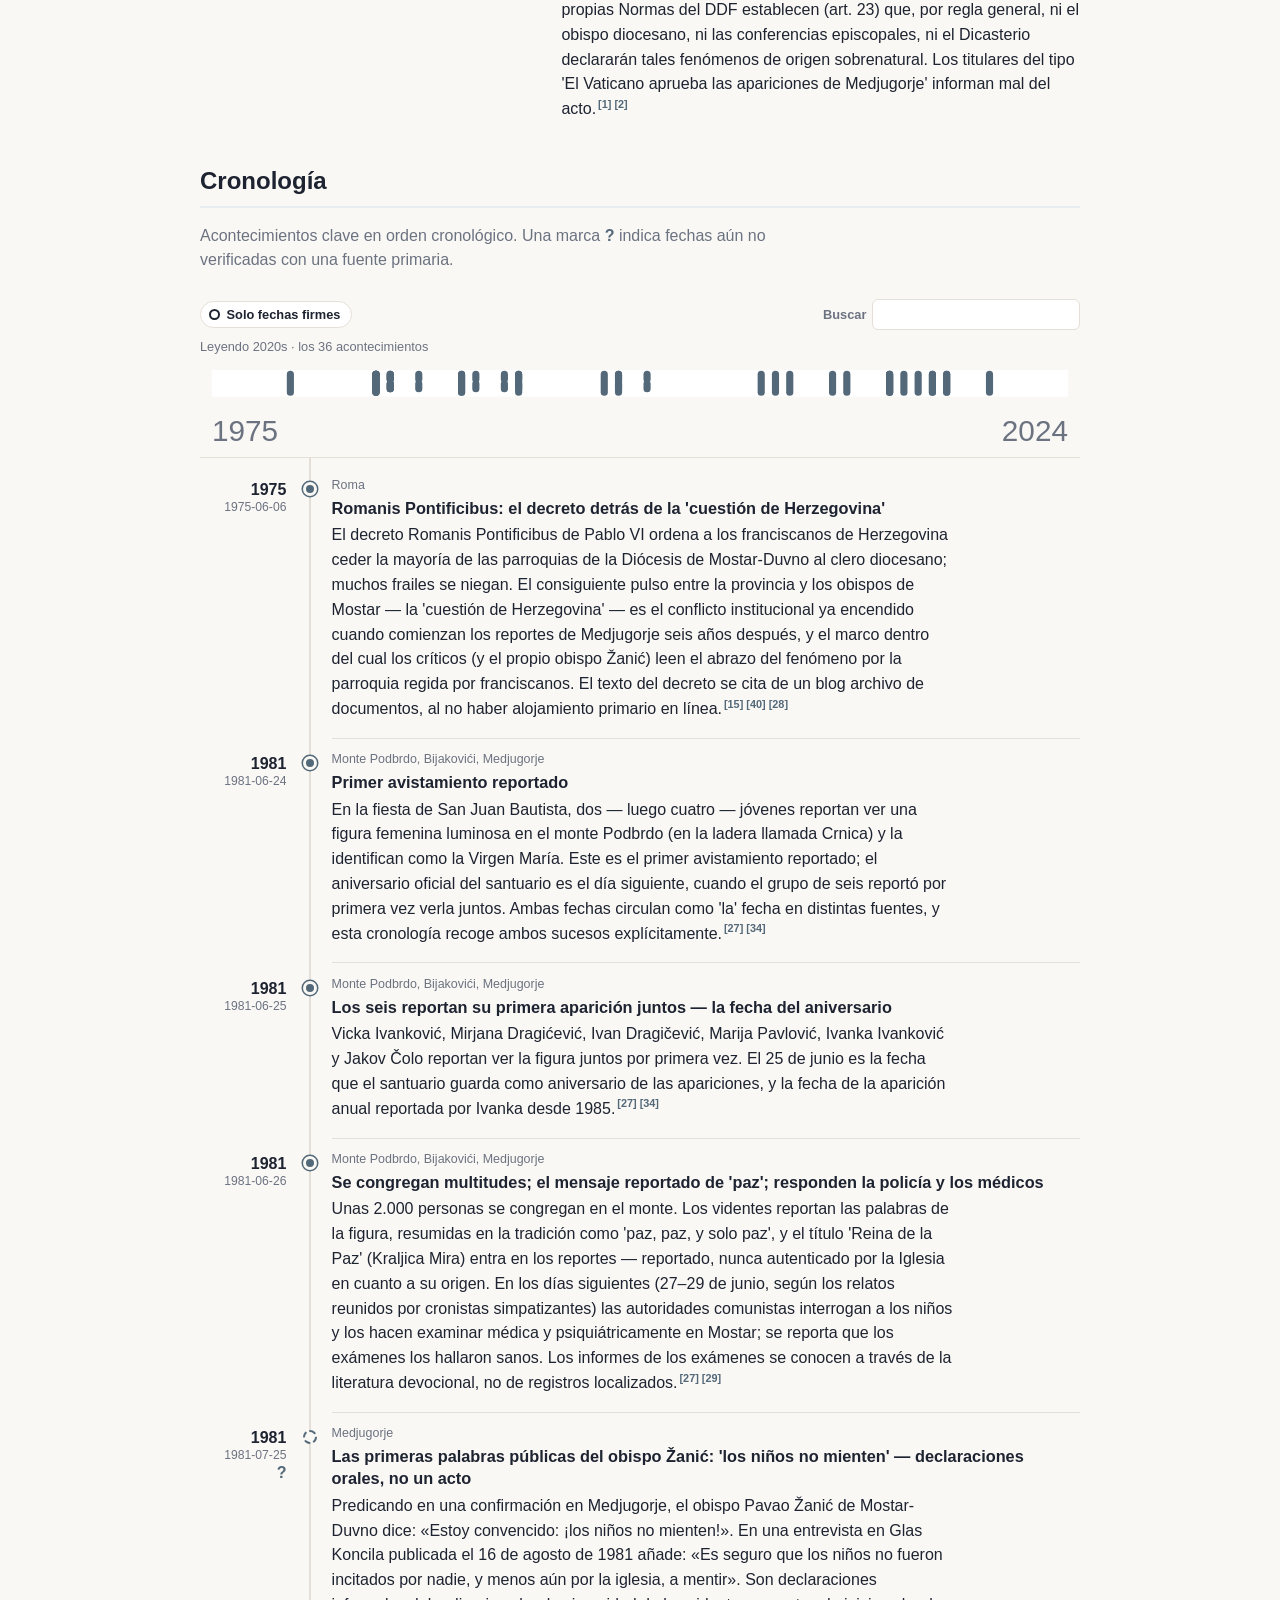
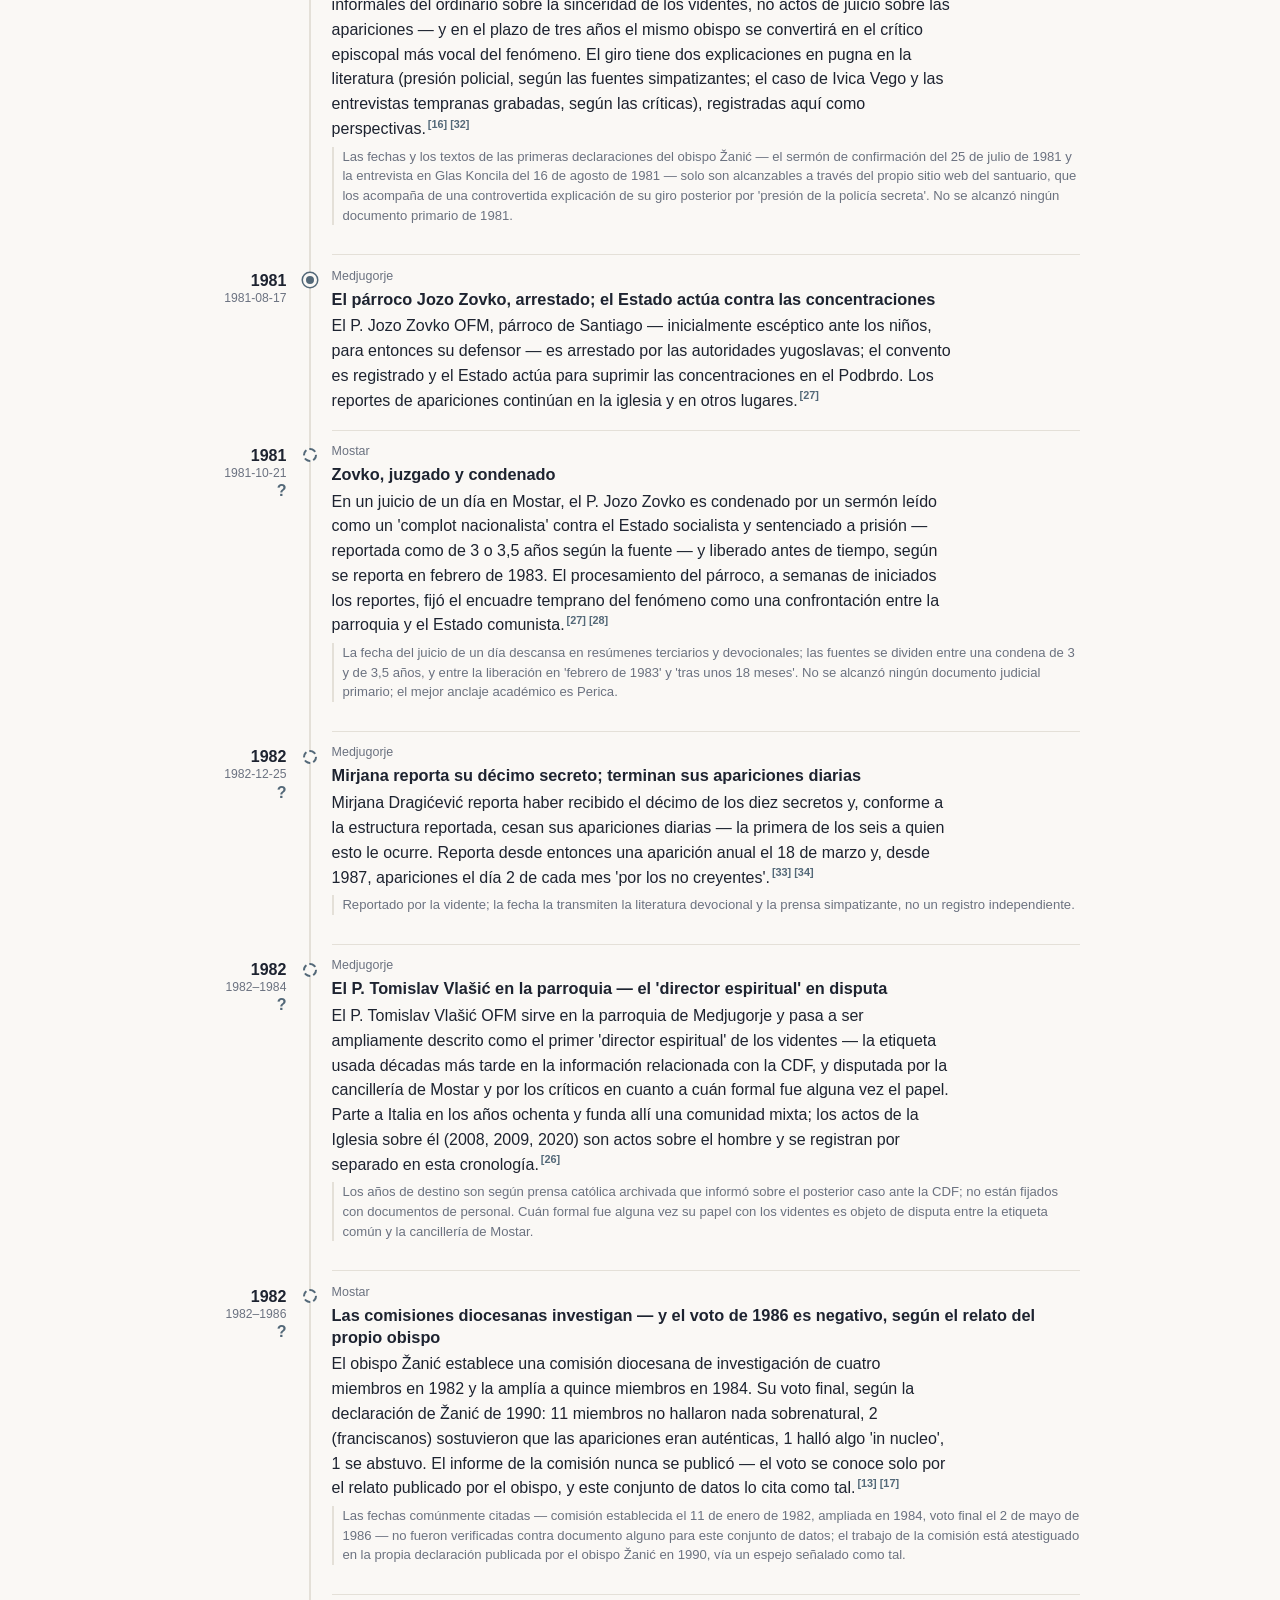
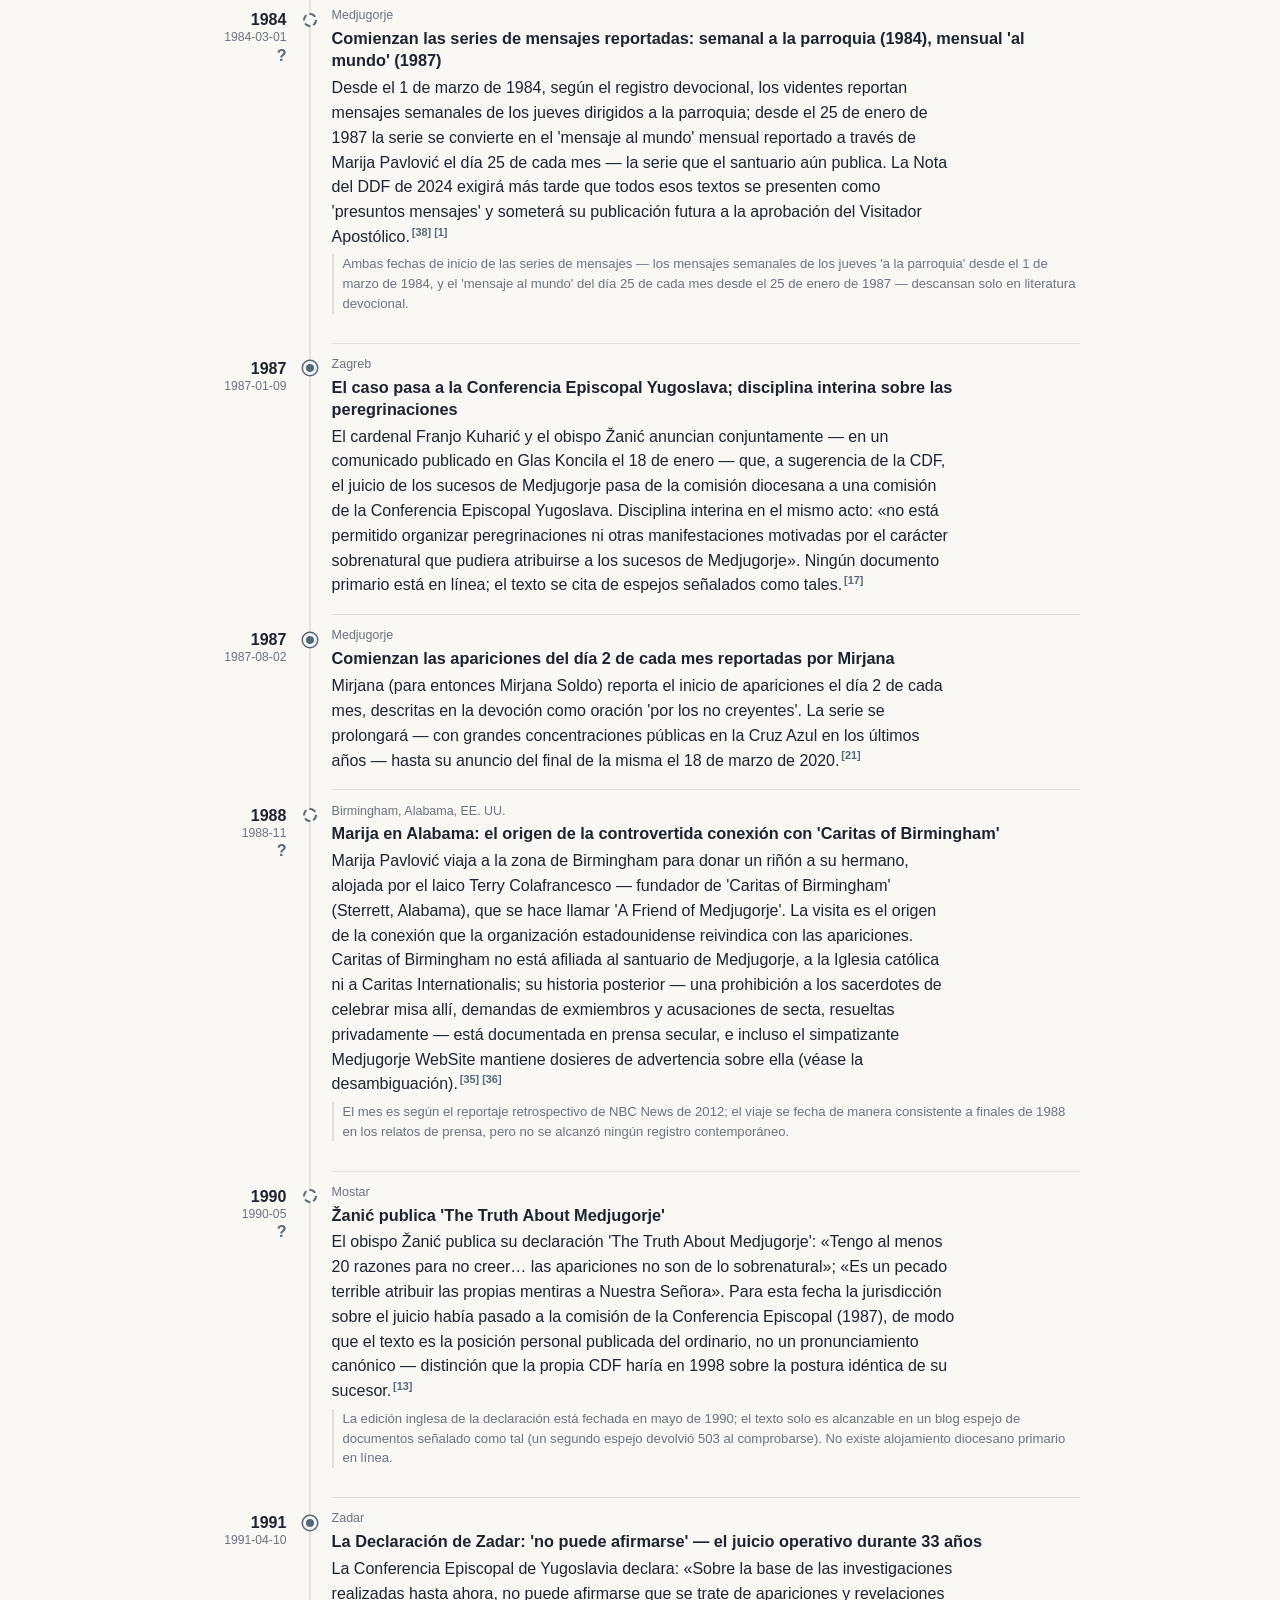
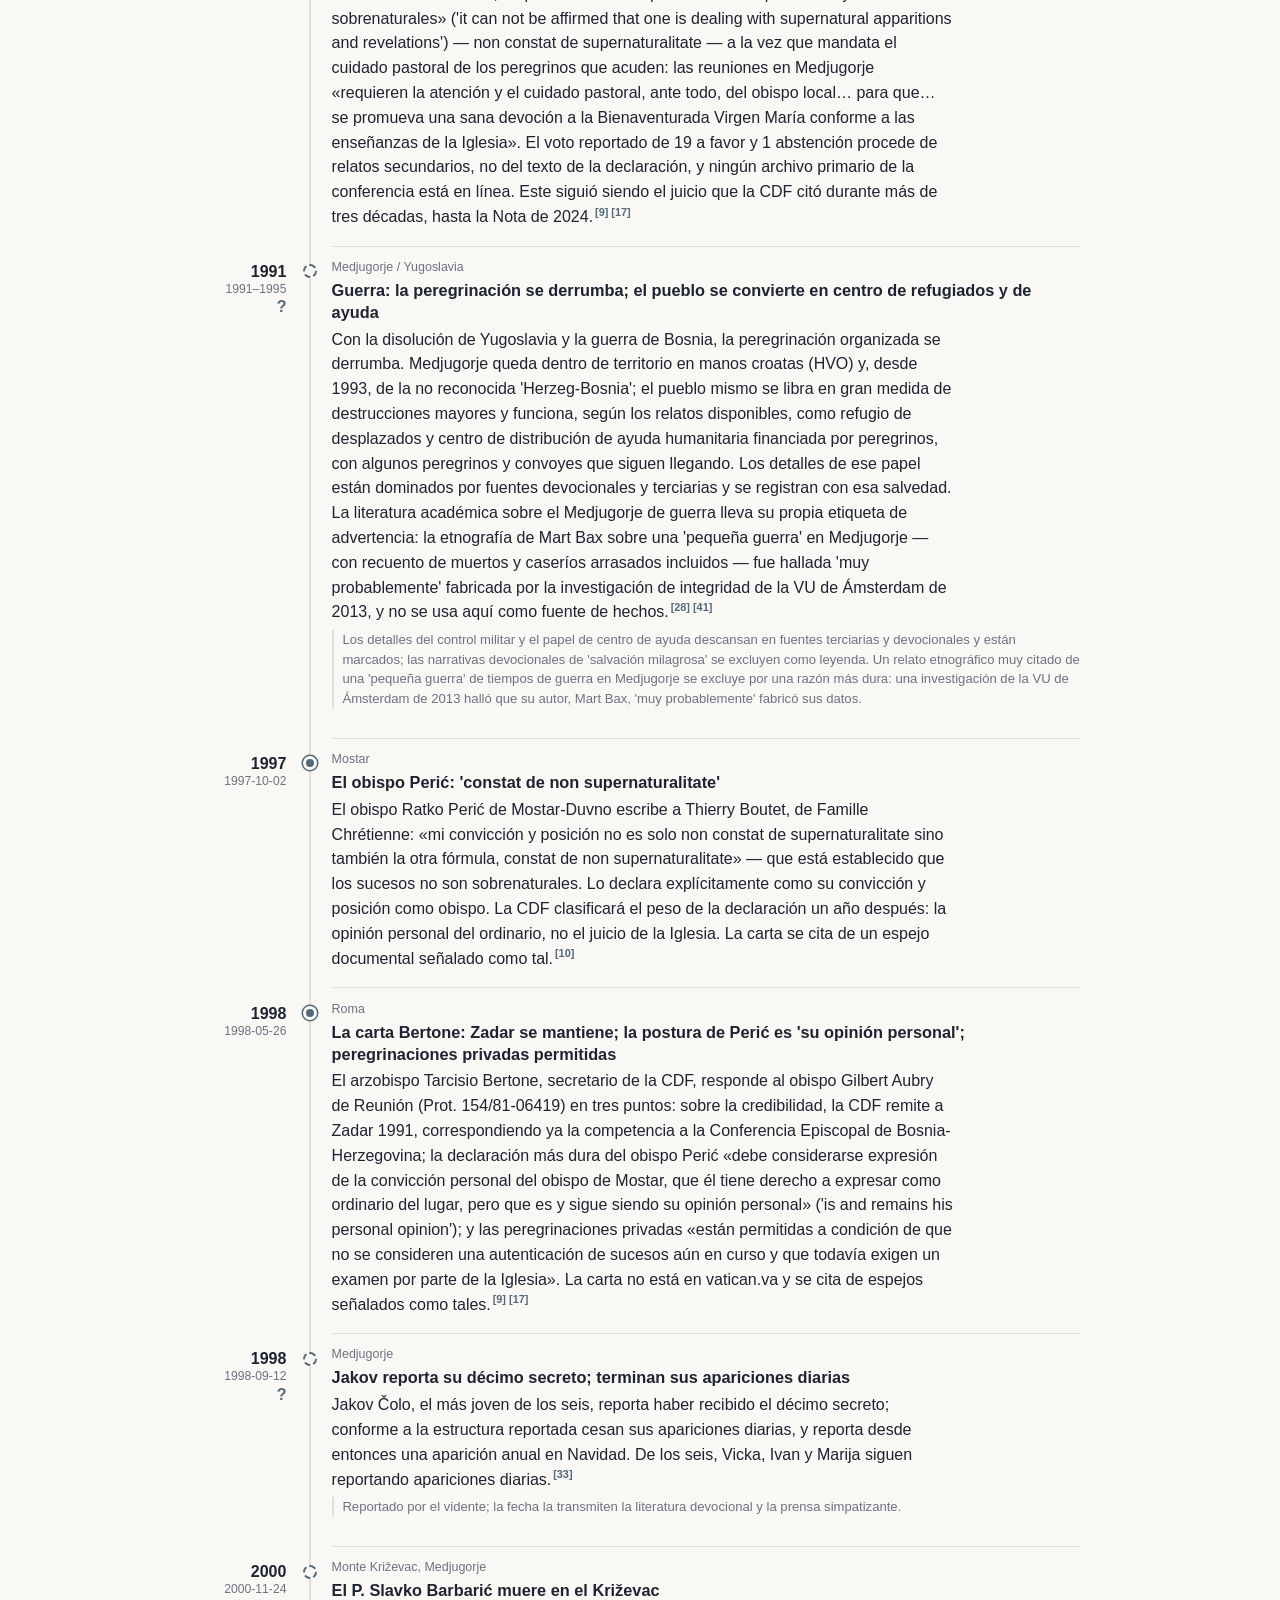
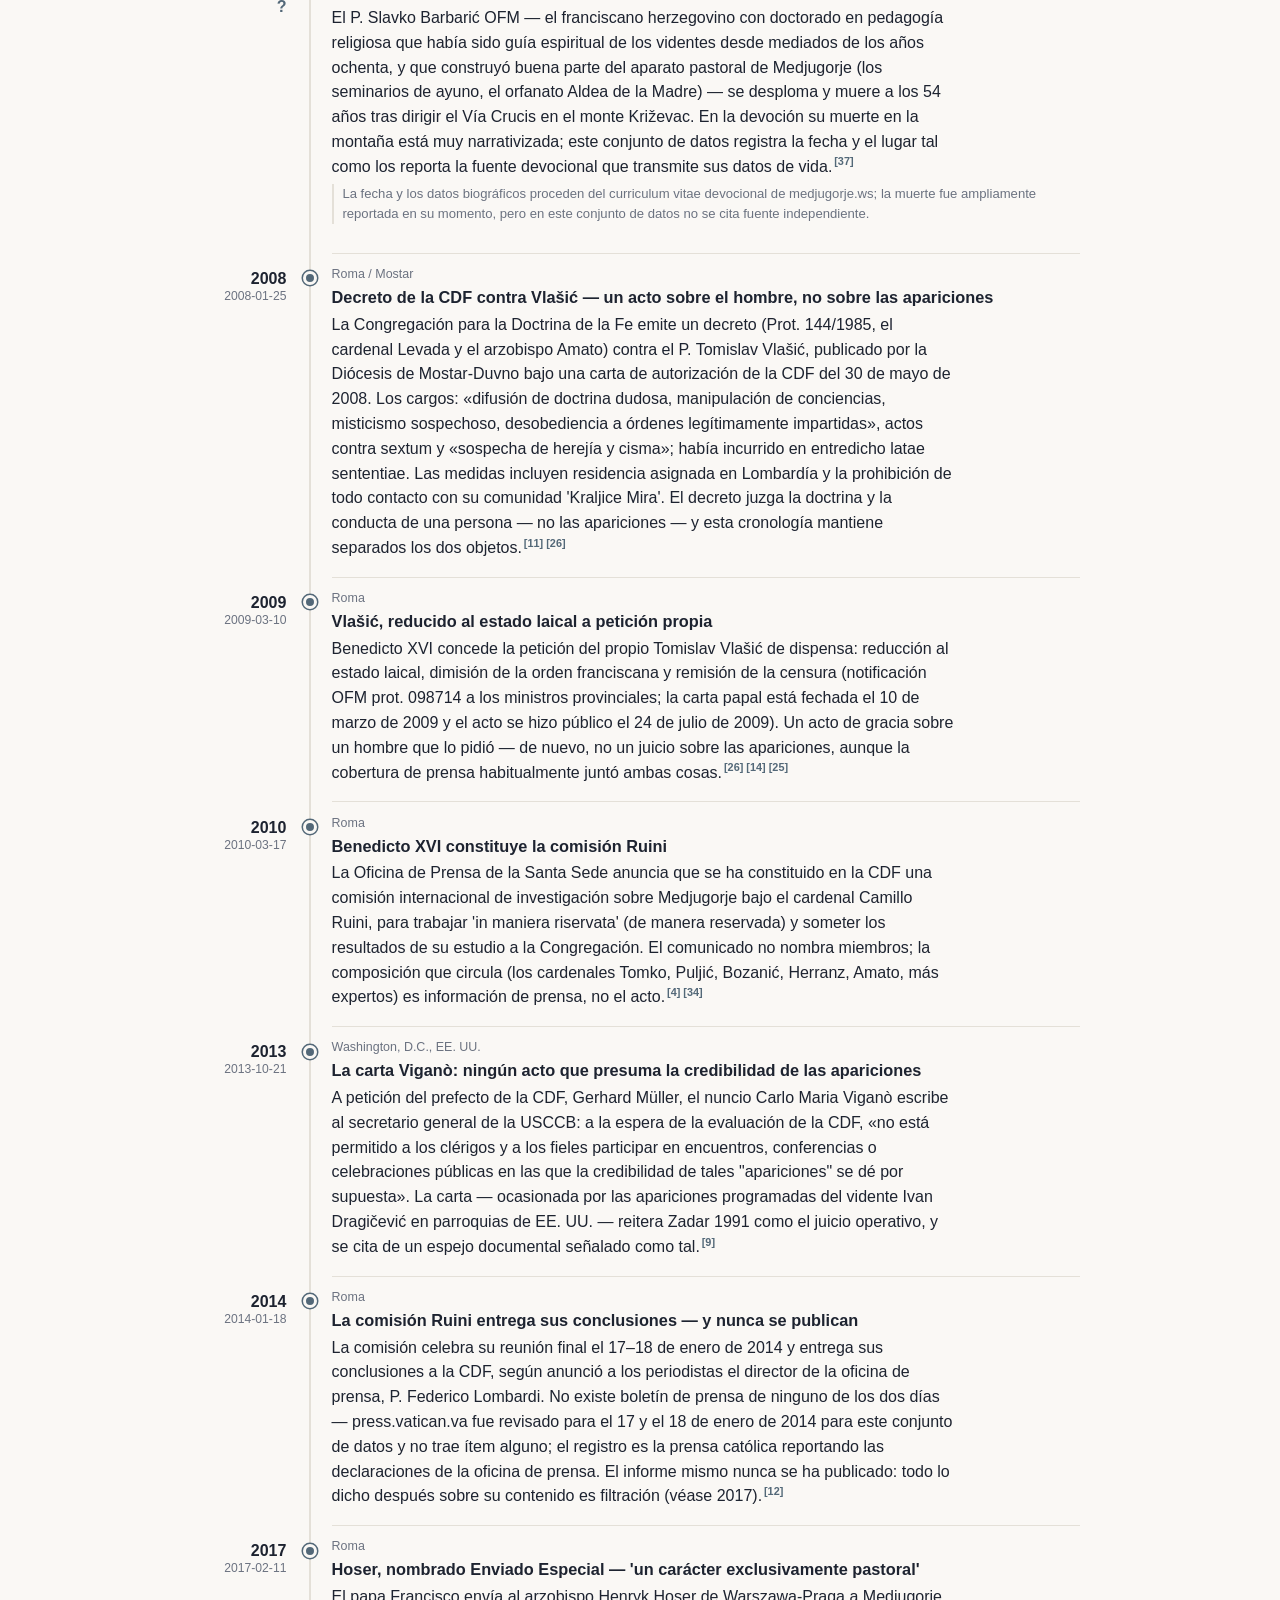
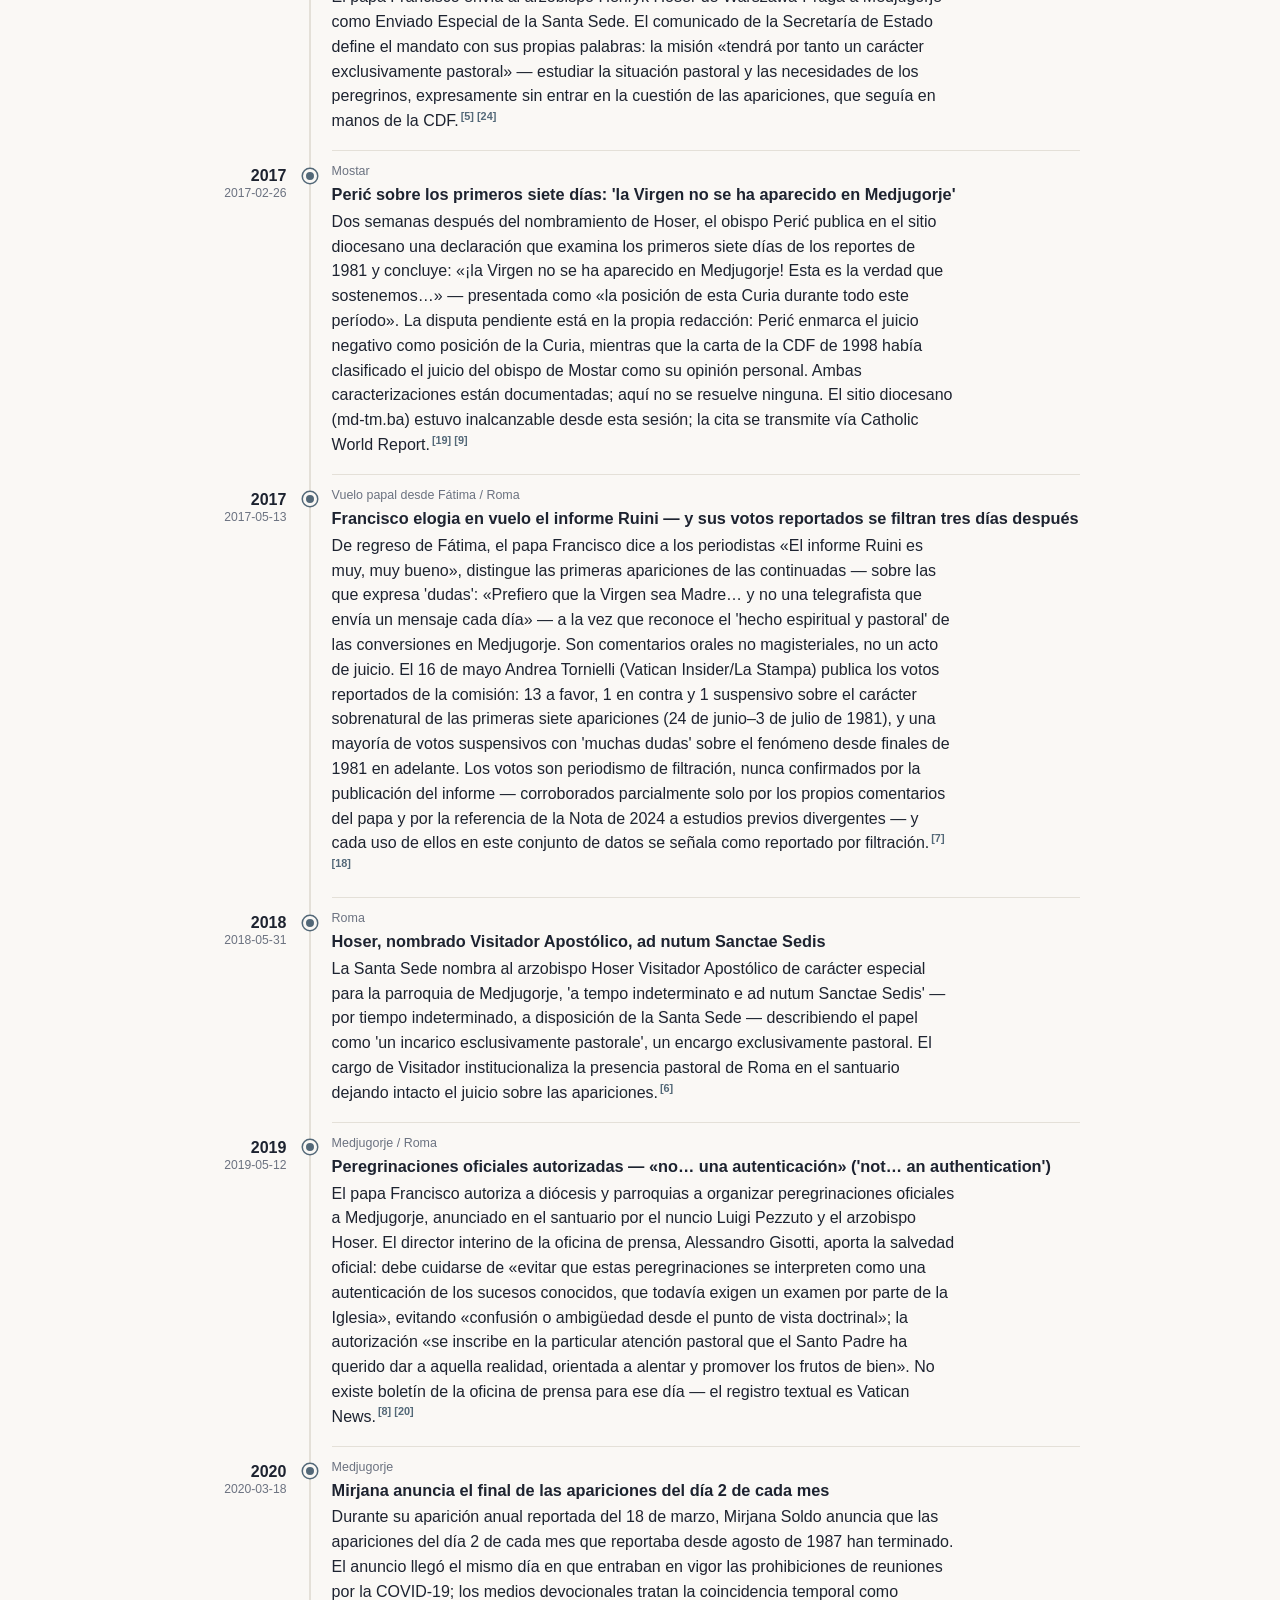
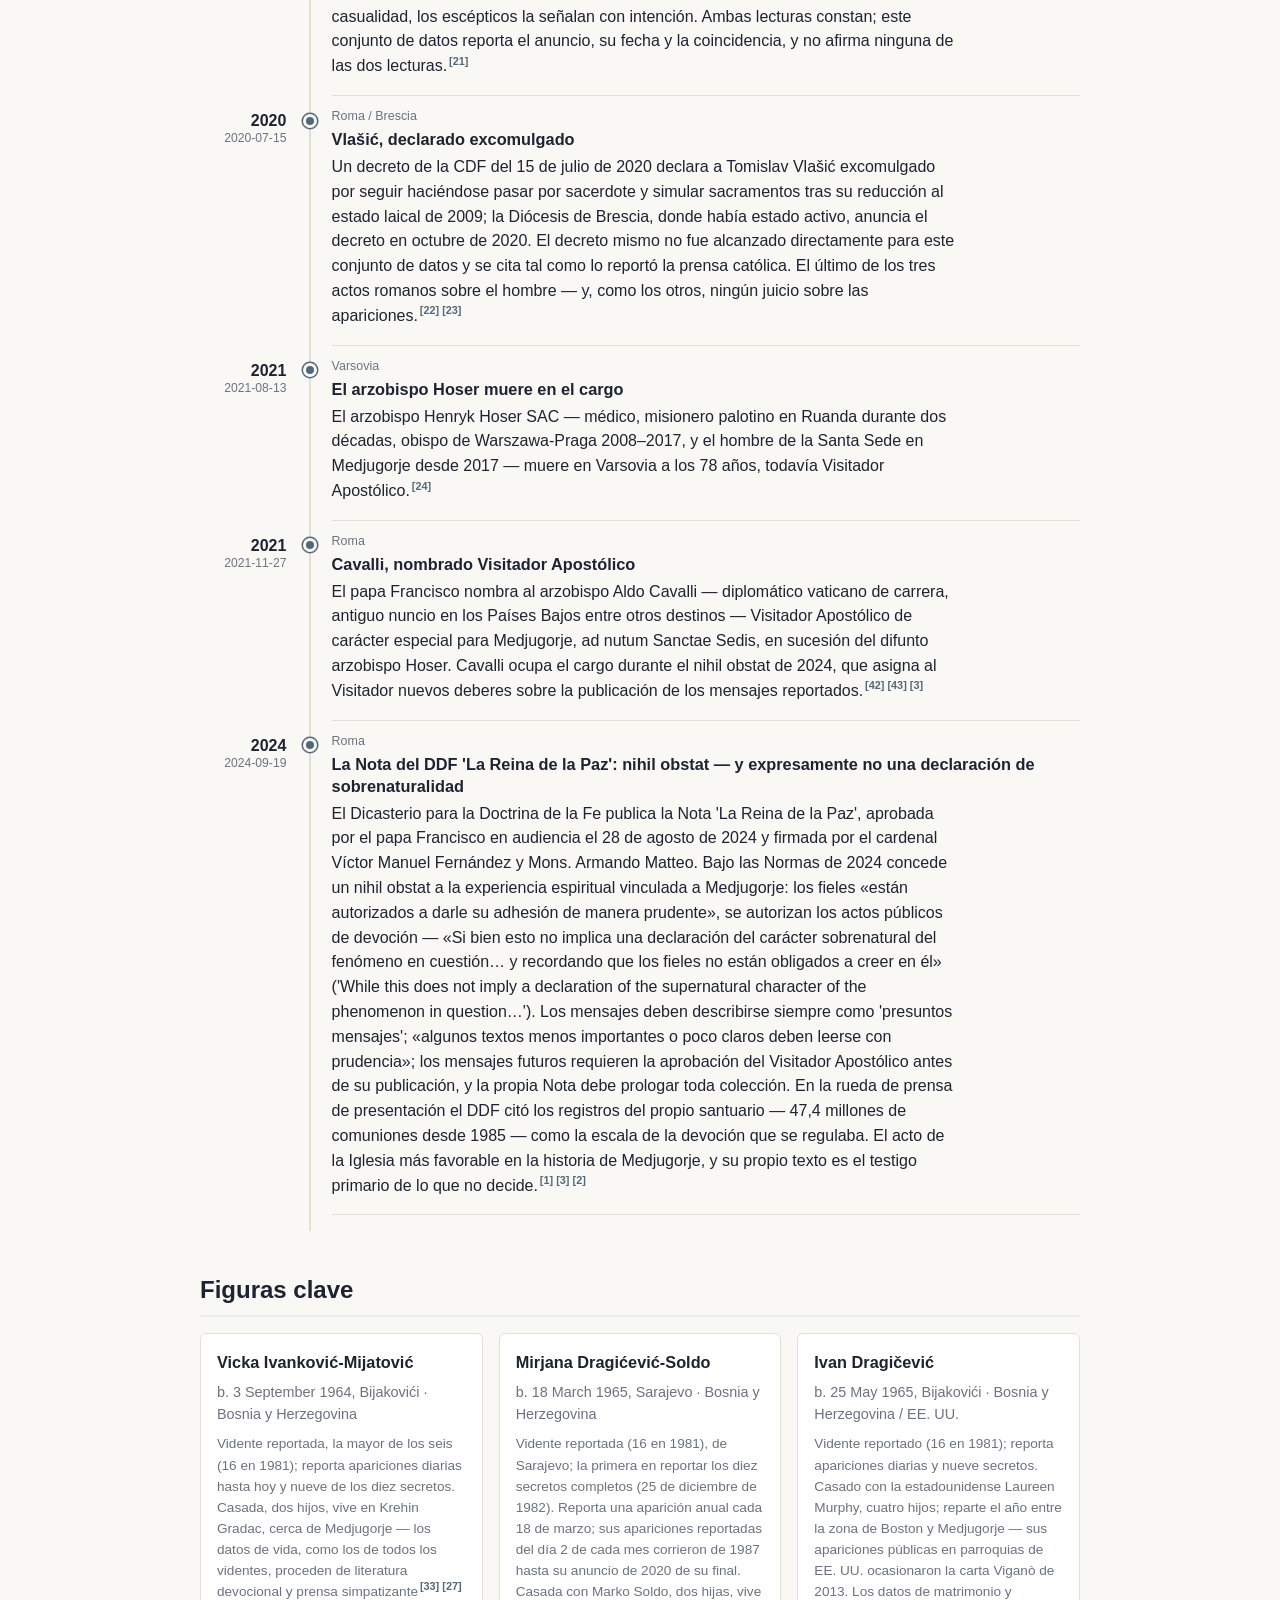
==== commit b9ba22ee: "Chronology as a time river (#5) Brings the site up to the core template (build.js, validate-data.js," ====
--- a/docs/es/index.html
+++ b/docs/es/index.html
@@ -14,6 +14,7 @@
     gtag('config', 'G-R9LV1QZHVE');
   </script>
   <link rel="stylesheet" href="../styles.css">
+  <script src="../river.js" defer></script>
   <link rel="canonical" href="https://cronologia.github.io/medjugorje/es/">
   <link rel="alternate" hreflang="en" href="https://cronologia.github.io/medjugorje/en/">
   <link rel="alternate" hreflang="es" href="https://cronologia.github.io/medjugorje/es/">
@@ -338,241 +339,360 @@
       </dl>
     </section>
 
-    <section id="chronology">
+    <section id="chronology" class="river">
       <h2>Cronología</h2>
       <p class="section-intro">Acontecimientos clave en orden cronológico. Una marca <span class="flag">?</span> indica
       fechas aún no verificadas con una fuente primaria.</p>
-      <div class="table-scroll">
-      <table class="meetings">
-        <thead>
-          <tr><th>Año</th><th>Fecha</th><th>Lugar</th><th>Acontecimiento</th></tr>
-        </thead>
-        <tbody>
-        <tr class="decade-row" id="decade-1970"><th colspan="4">1970s</th></tr>
-        <tr>
-          <td class="year">1975</td>
-          <td>1975-06-06</td>
-          <td>Roma</td>
-          <td><strong>Romanis Pontificibus: el decreto detrás de la &#39;cuestión de Herzegovina&#39;</strong> <span class="muted">— El decreto Romanis Pontificibus de Pablo VI ordena a los franciscanos de Herzegovina ceder la mayoría de las parroquias de la Diócesis de Mostar-Duvno al clero diocesano; muchos frailes se niegan. El consiguiente pulso entre la provincia y los obispos de Mostar — la &#39;cuestión de Herzegovina&#39; — es el conflicto institucional ya encendido cuando comienzan los reportes de Medjugorje seis años después, y el marco dentro del cual los críticos (y el propio obispo Žanić) leen el abrazo del fenómeno por la parroquia regida por franciscanos. El texto del decreto se cita de un blog archivo de documentos, al no haber alojamiento primario en línea.</span><sup class="cite"><a href="#ref-15" title="Reference 15">[15]</a> <a href="#ref-40" title="Reference 40">[40]</a> <a href="#ref-28" title="Reference 28">[28]</a></sup></td>
-        </tr>
-        <tr class="decade-row" id="decade-1980"><th colspan="4">1980s</th></tr>
-        <tr>
-          <td class="year">1981</td>
-          <td>1981-06-24</td>
-          <td>Monte Podbrdo, Bijakovići, Medjugorje</td>
-          <td><strong>Primer avistamiento reportado</strong> <span class="muted">— En la fiesta de San Juan Bautista, dos — luego cuatro — jóvenes reportan ver una figura femenina luminosa en el monte Podbrdo (en la ladera llamada Crnica) y la identifican como la Virgen María. Este es el primer avistamiento reportado; el aniversario oficial del santuario es el día siguiente, cuando el grupo de seis reportó por primera vez verla juntos. Ambas fechas circulan como &#39;la&#39; fecha en distintas fuentes, y esta cronología recoge ambos sucesos explícitamente.</span><sup class="cite"><a href="#ref-27" title="Reference 27">[27]</a> <a href="#ref-34" title="Reference 34">[34]</a></sup></td>
-        </tr>
-        <tr>
-          <td class="year">1981</td>
-          <td>1981-06-25</td>
-          <td>Monte Podbrdo, Bijakovići, Medjugorje</td>
-          <td><strong>Los seis reportan su primera aparición juntos — la fecha del aniversario</strong> <span class="muted">— Vicka Ivanković, Mirjana Dragićević, Ivan Dragičević, Marija Pavlović, Ivanka Ivanković y Jakov Čolo reportan ver la figura juntos por primera vez. El 25 de junio es la fecha que el santuario guarda como aniversario de las apariciones, y la fecha de la aparición anual reportada por Ivanka desde 1985.</span><sup class="cite"><a href="#ref-27" title="Reference 27">[27]</a> <a href="#ref-34" title="Reference 34">[34]</a></sup></td>
-        </tr>
-        <tr>
-          <td class="year">1981</td>
-          <td>1981-06-26</td>
-          <td>Monte Podbrdo, Bijakovići, Medjugorje</td>
-          <td><strong>Se congregan multitudes; el mensaje reportado de &#39;paz&#39;; responden la policía y los médicos</strong> <span class="muted">— Unas 2.000 personas se congregan en el monte. Los videntes reportan las palabras de la figura, resumidas en la tradición como &#39;paz, paz, y solo paz&#39;, y el título &#39;Reina de la Paz&#39; (Kraljica Mira) entra en los reportes — reportado, nunca autenticado por la Iglesia en cuanto a su origen. En los días siguientes (27–29 de junio, según los relatos reunidos por cronistas simpatizantes) las autoridades comunistas interrogan a los niños y los hacen examinar médica y psiquiátricamente en Mostar; se reporta que los exámenes los hallaron sanos. Los informes de los exámenes se conocen a través de la literatura devocional, no de registros localizados.</span><sup class="cite"><a href="#ref-27" title="Reference 27">[27]</a> <a href="#ref-29" title="Reference 29">[29]</a></sup></td>
-        </tr>
-        <tr>
-          <td class="year">1981</td>
-          <td>1981-07-25 <span class="flag" title="Fecha aún no verificada con una fuente primaria">?</span></td>
-          <td>Medjugorje</td>
-          <td><strong>Las primeras palabras públicas del obispo Žanić: &#39;los niños no mienten&#39; — declaraciones orales, no un acto</strong> <span class="muted">— Predicando en una confirmación en Medjugorje, el obispo Pavao Žanić de Mostar-Duvno dice: «Estoy convencido: ¡los niños no mienten!». En una entrevista en Glas Koncila publicada el 16 de agosto de 1981 añade: «Es seguro que los niños no fueron incitados por nadie, y menos aún por la iglesia, a mentir». Son declaraciones informales del ordinario sobre la sinceridad de los videntes, no actos de juicio sobre las apariciones — y en el plazo de tres años el mismo obispo se convertirá en el crítico episcopal más vocal del fenómeno. El giro tiene dos explicaciones en pugna en la literatura (presión policial, según las fuentes simpatizantes; el caso de Ivica Vego y las entrevistas tempranas grabadas, según las críticas), registradas aquí como perspectivas.</span><sup class="cite"><a href="#ref-16" title="Reference 16">[16]</a> <a href="#ref-32" title="Reference 32">[32]</a></sup><span class="date-note">Las fechas y los textos de las primeras declaraciones del obispo Žanić — el sermón de confirmación del 25 de julio de 1981 y la entrevista en Glas Koncila del 16 de agosto de 1981 — solo son alcanzables a través del propio sitio web del santuario, que los acompaña de una controvertida explicación de su giro posterior por &#39;presión de la policía secreta&#39;. No se alcanzó ningún documento primario de 1981.</span></td>
-        </tr>
-        <tr>
-          <td class="year">1981</td>
-          <td>1981-08-17</td>
-          <td>Medjugorje</td>
-          <td><strong>El párroco Jozo Zovko, arrestado; el Estado actúa contra las concentraciones</strong> <span class="muted">— El P. Jozo Zovko OFM, párroco de Santiago — inicialmente escéptico ante los niños, para entonces su defensor — es arrestado por las autoridades yugoslavas; el convento es registrado y el Estado actúa para suprimir las concentraciones en el Podbrdo. Los reportes de apariciones continúan en la iglesia y en otros lugares.</span><sup class="cite"><a href="#ref-27" title="Reference 27">[27]</a></sup></td>
-        </tr>
-        <tr>
-          <td class="year">1981</td>
-          <td>1981-10-21 <span class="flag" title="Fecha aún no verificada con una fuente primaria">?</span></td>
-          <td>Mostar</td>
-          <td><strong>Zovko, juzgado y condenado</strong> <span class="muted">— En un juicio de un día en Mostar, el P. Jozo Zovko es condenado por un sermón leído como un &#39;complot nacionalista&#39; contra el Estado socialista y sentenciado a prisión — reportada como de 3 o 3,5 años según la fuente — y liberado antes de tiempo, según se reporta en febrero de 1983. El procesamiento del párroco, a semanas de iniciados los reportes, fijó el encuadre temprano del fenómeno como una confrontación entre la parroquia y el Estado comunista.</span><sup class="cite"><a href="#ref-27" title="Reference 27">[27]</a> <a href="#ref-28" title="Reference 28">[28]</a></sup><span class="date-note">La fecha del juicio de un día descansa en resúmenes terciarios y devocionales; las fuentes se dividen entre una condena de 3 y de 3,5 años, y entre la liberación en &#39;febrero de 1983&#39; y &#39;tras unos 18 meses&#39;. No se alcanzó ningún documento judicial primario; el mejor anclaje académico es Perica.</span></td>
-        </tr>
-        <tr>
-          <td class="year">1982</td>
-          <td>1982-12-25 <span class="flag" title="Fecha aún no verificada con una fuente primaria">?</span></td>
-          <td>Medjugorje</td>
-          <td><strong>Mirjana reporta su décimo secreto; terminan sus apariciones diarias</strong> <span class="muted">— Mirjana Dragićević reporta haber recibido el décimo de los diez secretos y, conforme a la estructura reportada, cesan sus apariciones diarias — la primera de los seis a quien esto le ocurre. Reporta desde entonces una aparición anual el 18 de marzo y, desde 1987, apariciones el día 2 de cada mes &#39;por los no creyentes&#39;.</span><sup class="cite"><a href="#ref-33" title="Reference 33">[33]</a> <a href="#ref-34" title="Reference 34">[34]</a></sup><span class="date-note">Reportado por la vidente; la fecha la transmiten la literatura devocional y la prensa simpatizante, no un registro independiente.</span></td>
-        </tr>
-        <tr>
-          <td class="year">1982</td>
-          <td>1982–1984 <span class="flag" title="Fecha aún no verificada con una fuente primaria">?</span></td>
-          <td>Medjugorje</td>
-          <td><strong>El P. Tomislav Vlašić en la parroquia — el &#39;director espiritual&#39; en disputa</strong> <span class="muted">— El P. Tomislav Vlašić OFM sirve en la parroquia de Medjugorje y pasa a ser ampliamente descrito como el primer &#39;director espiritual&#39; de los videntes — la etiqueta usada décadas más tarde en la información relacionada con la CDF, y disputada por la cancillería de Mostar y por los críticos en cuanto a cuán formal fue alguna vez el papel. Parte a Italia en los años ochenta y funda allí una comunidad mixta; los actos de la Iglesia sobre él (2008, 2009, 2020) son actos sobre el hombre y se registran por separado en esta cronología.</span><sup class="cite"><a href="#ref-26" title="Reference 26">[26]</a></sup><span class="date-note">Los años de destino son según prensa católica archivada que informó sobre el posterior caso ante la CDF; no están fijados con documentos de personal. Cuán formal fue alguna vez su papel con los videntes es objeto de disputa entre la etiqueta común y la cancillería de Mostar.</span></td>
-        </tr>
-        <tr>
-          <td class="year">1982</td>
-          <td>1982–1986 <span class="flag" title="Fecha aún no verificada con una fuente primaria">?</span></td>
-          <td>Mostar</td>
-          <td><strong>Las comisiones diocesanas investigan — y el voto de 1986 es negativo, según el relato del propio obispo</strong> <span class="muted">— El obispo Žanić establece una comisión diocesana de investigación de cuatro miembros en 1982 y la amplía a quince miembros en 1984. Su voto final, según la declaración de Žanić de 1990: 11 miembros no hallaron nada sobrenatural, 2 (franciscanos) sostuvieron que las apariciones eran auténticas, 1 halló algo &#39;in nucleo&#39;, 1 se abstuvo. El informe de la comisión nunca se publicó — el voto se conoce solo por el relato publicado por el obispo, y este conjunto de datos lo cita como tal.</span><sup class="cite"><a href="#ref-13" title="Reference 13">[13]</a> <a href="#ref-17" title="Reference 17">[17]</a></sup><span class="date-note">Las fechas comúnmente citadas — comisión establecida el 11 de enero de 1982, ampliada en 1984, voto final el 2 de mayo de 1986 — no fueron verificadas contra documento alguno para este conjunto de datos; el trabajo de la comisión está atestiguado en la propia declaración publicada por el obispo Žanić en 1990, vía un espejo señalado como tal.</span></td>
-        </tr>
-        <tr>
-          <td class="year">1984</td>
-          <td>1984-03-01 <span class="flag" title="Fecha aún no verificada con una fuente primaria">?</span></td>
-          <td>Medjugorje</td>
-          <td><strong>Comienzan las series de mensajes reportadas: semanal a la parroquia (1984), mensual &#39;al mundo&#39; (1987)</strong> <span class="muted">— Desde el 1 de marzo de 1984, según el registro devocional, los videntes reportan mensajes semanales de los jueves dirigidos a la parroquia; desde el 25 de enero de 1987 la serie se convierte en el &#39;mensaje al mundo&#39; mensual reportado a través de Marija Pavlović el día 25 de cada mes — la serie que el santuario aún publica. La Nota del DDF de 2024 exigirá más tarde que todos esos textos se presenten como &#39;presuntos mensajes&#39; y someterá su publicación futura a la aprobación del Visitador Apostólico.</span><sup class="cite"><a href="#ref-38" title="Reference 38">[38]</a> <a href="#ref-1" title="Reference 1">[1]</a></sup><span class="date-note">Ambas fechas de inicio de las series de mensajes — los mensajes semanales de los jueves &#39;a la parroquia&#39; desde el 1 de marzo de 1984, y el &#39;mensaje al mundo&#39; del día 25 de cada mes desde el 25 de enero de 1987 — descansan solo en literatura devocional.</span></td>
-        </tr>
-        <tr>
-          <td class="year">1987</td>
-          <td>1987-01-09</td>
-          <td>Zagreb</td>
-          <td><strong>El caso pasa a la Conferencia Episcopal Yugoslava; disciplina interina sobre las peregrinaciones</strong> <span class="muted">— El cardenal Franjo Kuharić y el obispo Žanić anuncian conjuntamente — en un comunicado publicado en Glas Koncila el 18 de enero — que, a sugerencia de la CDF, el juicio de los sucesos de Medjugorje pasa de la comisión diocesana a una comisión de la Conferencia Episcopal Yugoslava. Disciplina interina en el mismo acto: «no está permitido organizar peregrinaciones ni otras manifestaciones motivadas por el carácter sobrenatural que pudiera atribuirse a los sucesos de Medjugorje». Ningún documento primario está en línea; el texto se cita de espejos señalados como tales.</span><sup class="cite"><a href="#ref-17" title="Reference 17">[17]</a></sup></td>
-        </tr>
-        <tr>
-          <td class="year">1987</td>
-          <td>1987-08-02</td>
-          <td>Medjugorje</td>
-          <td><strong>Comienzan las apariciones del día 2 de cada mes reportadas por Mirjana</strong> <span class="muted">— Mirjana (para entonces Mirjana Soldo) reporta el inicio de apariciones el día 2 de cada mes, descritas en la devoción como oración &#39;por los no creyentes&#39;. La serie se prolongará — con grandes concentraciones públicas en la Cruz Azul en los últimos años — hasta su anuncio del final de la misma el 18 de marzo de 2020.</span><sup class="cite"><a href="#ref-21" title="Reference 21">[21]</a></sup></td>
-        </tr>
-        <tr>
-          <td class="year">1988</td>
-          <td>1988-11 <span class="flag" title="Fecha aún no verificada con una fuente primaria">?</span></td>
-          <td>Birmingham, Alabama, EE. UU.</td>
-          <td><strong>Marija en Alabama: el origen de la controvertida conexión con &#39;Caritas of Birmingham&#39;</strong> <span class="muted">— Marija Pavlović viaja a la zona de Birmingham para donar un riñón a su hermano, alojada por el laico Terry Colafrancesco — fundador de &#39;Caritas of Birmingham&#39; (Sterrett, Alabama), que se hace llamar &#39;A Friend of Medjugorje&#39;. La visita es el origen de la conexión que la organización estadounidense reivindica con las apariciones. Caritas of Birmingham no está afiliada al santuario de Medjugorje, a la Iglesia católica ni a Caritas Internationalis; su historia posterior — una prohibición a los sacerdotes de celebrar misa allí, demandas de exmiembros y acusaciones de secta, resueltas privadamente — está documentada en prensa secular, e incluso el simpatizante Medjugorje WebSite mantiene dosieres de advertencia sobre ella (véase la desambiguación).</span><sup class="cite"><a href="#ref-35" title="Reference 35">[35]</a> <a href="#ref-36" title="Reference 36">[36]</a></sup><span class="date-note">El mes es según el reportaje retrospectivo de NBC News de 2012; el viaje se fecha de manera consistente a finales de 1988 en los relatos de prensa, pero no se alcanzó ningún registro contemporáneo.</span></td>
-        </tr>
-        <tr class="decade-row" id="decade-1990"><th colspan="4">1990s</th></tr>
-        <tr>
-          <td class="year">1990</td>
-          <td>1990-05 <span class="flag" title="Fecha aún no verificada con una fuente primaria">?</span></td>
-          <td>Mostar</td>
-          <td><strong>Žanić publica &#39;The Truth About Medjugorje&#39;</strong> <span class="muted">— El obispo Žanić publica su declaración &#39;The Truth About Medjugorje&#39;: «Tengo al menos 20 razones para no creer… las apariciones no son de lo sobrenatural»; «Es un pecado terrible atribuir las propias mentiras a Nuestra Señora». Para esta fecha la jurisdicción sobre el juicio había pasado a la comisión de la Conferencia Episcopal (1987), de modo que el texto es la posición personal publicada del ordinario, no un pronunciamiento canónico — distinción que la propia CDF haría en 1998 sobre la postura idéntica de su sucesor.</span><sup class="cite"><a href="#ref-13" title="Reference 13">[13]</a></sup><span class="date-note">La edición inglesa de la declaración está fechada en mayo de 1990; el texto solo es alcanzable en un blog espejo de documentos señalado como tal (un segundo espejo devolvió 503 al comprobarse). No existe alojamiento diocesano primario en línea.</span></td>
-        </tr>
-        <tr>
-          <td class="year">1991</td>
-          <td>1991-04-10</td>
-          <td>Zadar</td>
-          <td><strong>La Declaración de Zadar: &#39;no puede afirmarse&#39; — el juicio operativo durante 33 años</strong> <span class="muted">— La Conferencia Episcopal de Yugoslavia declara: «Sobre la base de las investigaciones realizadas hasta ahora, no puede afirmarse que se trate de apariciones y revelaciones sobrenaturales» (&#39;it can not be affirmed that one is dealing with supernatural apparitions and revelations&#39;) — non constat de supernaturalitate — a la vez que mandata el cuidado pastoral de los peregrinos que acuden: las reuniones en Medjugorje «requieren la atención y el cuidado pastoral, ante todo, del obispo local… para que… se promueva una sana devoción a la Bienaventurada Virgen María conforme a las enseñanzas de la Iglesia». El voto reportado de 19 a favor y 1 abstención procede de relatos secundarios, no del texto de la declaración, y ningún archivo primario de la conferencia está en línea. Este siguió siendo el juicio que la CDF citó durante más de tres décadas, hasta la Nota de 2024.</span><sup class="cite"><a href="#ref-9" title="Reference 9">[9]</a> <a href="#ref-17" title="Reference 17">[17]</a></sup></td>
-        </tr>
-        <tr>
-          <td class="year">1991</td>
-          <td>1991–1995 <span class="flag" title="Fecha aún no verificada con una fuente primaria">?</span></td>
-          <td>Medjugorje / Yugoslavia</td>
-          <td><strong>Guerra: la peregrinación se derrumba; el pueblo se convierte en centro de refugiados y de ayuda</strong> <span class="muted">— Con la disolución de Yugoslavia y la guerra de Bosnia, la peregrinación organizada se derrumba. Medjugorje queda dentro de territorio en manos croatas (HVO) y, desde 1993, de la no reconocida &#39;Herzeg-Bosnia&#39;; el pueblo mismo se libra en gran medida de destrucciones mayores y funciona, según los relatos disponibles, como refugio de desplazados y centro de distribución de ayuda humanitaria financiada por peregrinos, con algunos peregrinos y convoyes que siguen llegando. Los detalles de ese papel están dominados por fuentes devocionales y terciarias y se registran con esa salvedad. La literatura académica sobre el Medjugorje de guerra lleva su propia etiqueta de advertencia: la etnografía de Mart Bax sobre una &#39;pequeña guerra&#39; en Medjugorje — con recuento de muertos y caseríos arrasados incluidos — fue hallada &#39;muy probablemente&#39; fabricada por la investigación de integridad de la VU de Ámsterdam de 2013, y no se usa aquí como fuente de hechos.</span><sup class="cite"><a href="#ref-28" title="Reference 28">[28]</a> <a href="#ref-41" title="Reference 41">[41]</a></sup><span class="date-note">Los detalles del control militar y el papel de centro de ayuda descansan en fuentes terciarias y devocionales y están marcados; las narrativas devocionales de &#39;salvación milagrosa&#39; se excluyen como leyenda. Un relato etnográfico muy citado de una &#39;pequeña guerra&#39; de tiempos de guerra en Medjugorje se excluye por una razón más dura: una investigación de la VU de Ámsterdam de 2013 halló que su autor, Mart Bax, &#39;muy probablemente&#39; fabricó sus datos.</span></td>
-        </tr>
-        <tr>
-          <td class="year">1997</td>
-          <td>1997-10-02</td>
-          <td>Mostar</td>
-          <td><strong>El obispo Perić: &#39;constat de non supernaturalitate&#39;</strong> <span class="muted">— El obispo Ratko Perić de Mostar-Duvno escribe a Thierry Boutet, de Famille Chrétienne: «mi convicción y posición no es solo non constat de supernaturalitate sino también la otra fórmula, constat de non supernaturalitate» — que está establecido que los sucesos no son sobrenaturales. Lo declara explícitamente como su convicción y posición como obispo. La CDF clasificará el peso de la declaración un año después: la opinión personal del ordinario, no el juicio de la Iglesia. La carta se cita de un espejo documental señalado como tal.</span><sup class="cite"><a href="#ref-10" title="Reference 10">[10]</a></sup></td>
-        </tr>
-        <tr>
-          <td class="year">1998</td>
-          <td>1998-05-26</td>
-          <td>Roma</td>
-          <td><strong>La carta Bertone: Zadar se mantiene; la postura de Perić es &#39;su opinión personal&#39;; peregrinaciones privadas permitidas</strong> <span class="muted">— El arzobispo Tarcisio Bertone, secretario de la CDF, responde al obispo Gilbert Aubry de Reunión (Prot. 154/81-06419) en tres puntos: sobre la credibilidad, la CDF remite a Zadar 1991, correspondiendo ya la competencia a la Conferencia Episcopal de Bosnia-Herzegovina; la declaración más dura del obispo Perić «debe considerarse expresión de la convicción personal del obispo de Mostar, que él tiene derecho a expresar como ordinario del lugar, pero que es y sigue siendo su opinión personal» (&#39;is and remains his personal opinion&#39;); y las peregrinaciones privadas «están permitidas a condición de que no se consideren una autenticación de sucesos aún en curso y que todavía exigen un examen por parte de la Iglesia». La carta no está en vatican.va y se cita de espejos señalados como tales.</span><sup class="cite"><a href="#ref-9" title="Reference 9">[9]</a> <a href="#ref-17" title="Reference 17">[17]</a></sup></td>
-        </tr>
-        <tr>
-          <td class="year">1998</td>
-          <td>1998-09-12 <span class="flag" title="Fecha aún no verificada con una fuente primaria">?</span></td>
-          <td>Medjugorje</td>
-          <td><strong>Jakov reporta su décimo secreto; terminan sus apariciones diarias</strong> <span class="muted">— Jakov Čolo, el más joven de los seis, reporta haber recibido el décimo secreto; conforme a la estructura reportada cesan sus apariciones diarias, y reporta desde entonces una aparición anual en Navidad. De los seis, Vicka, Ivan y Marija siguen reportando apariciones diarias.</span><sup class="cite"><a href="#ref-33" title="Reference 33">[33]</a></sup><span class="date-note">Reportado por el vidente; la fecha la transmiten la literatura devocional y la prensa simpatizante.</span></td>
-        </tr>
-        <tr class="decade-row" id="decade-2000"><th colspan="4">2000s</th></tr>
-        <tr>
-          <td class="year">2000</td>
-          <td>2000-11-24 <span class="flag" title="Fecha aún no verificada con una fuente primaria">?</span></td>
-          <td>Monte Križevac, Medjugorje</td>
-          <td><strong>El P. Slavko Barbarić muere en el Križevac</strong> <span class="muted">— El P. Slavko Barbarić OFM — el franciscano herzegovino con doctorado en pedagogía religiosa que había sido guía espiritual de los videntes desde mediados de los años ochenta, y que construyó buena parte del aparato pastoral de Medjugorje (los seminarios de ayuno, el orfanato Aldea de la Madre) — se desploma y muere a los 54 años tras dirigir el Vía Crucis en el monte Križevac. En la devoción su muerte en la montaña está muy narrativizada; este conjunto de datos registra la fecha y el lugar tal como los reporta la fuente devocional que transmite sus datos de vida.</span><sup class="cite"><a href="#ref-37" title="Reference 37">[37]</a></sup><span class="date-note">La fecha y los datos biográficos proceden del curriculum vitae devocional de medjugorje.ws; la muerte fue ampliamente reportada en su momento, pero en este conjunto de datos no se cita fuente independiente.</span></td>
-        </tr>
-        <tr>
-          <td class="year">2008</td>
-          <td>2008-01-25</td>
-          <td>Roma / Mostar</td>
-          <td><strong>Decreto de la CDF contra Vlašić — un acto sobre el hombre, no sobre las apariciones</strong> <span class="muted">— La Congregación para la Doctrina de la Fe emite un decreto (Prot. 144/1985, el cardenal Levada y el arzobispo Amato) contra el P. Tomislav Vlašić, publicado por la Diócesis de Mostar-Duvno bajo una carta de autorización de la CDF del 30 de mayo de 2008. Los cargos: «difusión de doctrina dudosa, manipulación de conciencias, misticismo sospechoso, desobediencia a órdenes legítimamente impartidas», actos contra sextum y «sospecha de herejía y cisma»; había incurrido en entredicho latae sententiae. Las medidas incluyen residencia asignada en Lombardía y la prohibición de todo contacto con su comunidad &#39;Kraljice Mira&#39;. El decreto juzga la doctrina y la conducta de una persona — no las apariciones — y esta cronología mantiene separados los dos objetos.</span><sup class="cite"><a href="#ref-11" title="Reference 11">[11]</a> <a href="#ref-26" title="Reference 26">[26]</a></sup></td>
-        </tr>
-        <tr>
-          <td class="year">2009</td>
-          <td>2009-03-10</td>
-          <td>Roma</td>
-          <td><strong>Vlašić, reducido al estado laical a petición propia</strong> <span class="muted">— Benedicto XVI concede la petición del propio Tomislav Vlašić de dispensa: reducción al estado laical, dimisión de la orden franciscana y remisión de la censura (notificación OFM prot. 098714 a los ministros provinciales; la carta papal está fechada el 10 de marzo de 2009 y el acto se hizo público el 24 de julio de 2009). Un acto de gracia sobre un hombre que lo pidió — de nuevo, no un juicio sobre las apariciones, aunque la cobertura de prensa habitualmente juntó ambas cosas.</span><sup class="cite"><a href="#ref-26" title="Reference 26">[26]</a> <a href="#ref-14" title="Reference 14">[14]</a> <a href="#ref-25" title="Reference 25">[25]</a></sup></td>
-        </tr>
-        <tr class="decade-row" id="decade-2010"><th colspan="4">2010s</th></tr>
-        <tr>
-          <td class="year">2010</td>
-          <td>2010-03-17</td>
-          <td>Roma</td>
-          <td><strong>Benedicto XVI constituye la comisión Ruini</strong> <span class="muted">— La Oficina de Prensa de la Santa Sede anuncia que se ha constituido en la CDF una comisión internacional de investigación sobre Medjugorje bajo el cardenal Camillo Ruini, para trabajar &#39;in maniera riservata&#39; (de manera reservada) y someter los resultados de su estudio a la Congregación. El comunicado no nombra miembros; la composición que circula (los cardenales Tomko, Puljić, Bozanić, Herranz, Amato, más expertos) es información de prensa, no el acto.</span><sup class="cite"><a href="#ref-4" title="Reference 4">[4]</a> <a href="#ref-34" title="Reference 34">[34]</a></sup></td>
-        </tr>
-        <tr>
-          <td class="year">2013</td>
-          <td>2013-10-21</td>
-          <td>Washington, D.C., EE. UU.</td>
-          <td><strong>La carta Viganò: ningún acto que presuma la credibilidad de las apariciones</strong> <span class="muted">— A petición del prefecto de la CDF, Gerhard Müller, el nuncio Carlo Maria Viganò escribe al secretario general de la USCCB: a la espera de la evaluación de la CDF, «no está permitido a los clérigos y a los fieles participar en encuentros, conferencias o celebraciones públicas en las que la credibilidad de tales &quot;apariciones&quot; se dé por supuesta». La carta — ocasionada por las apariciones programadas del vidente Ivan Dragičević en parroquias de EE. UU. — reitera Zadar 1991 como el juicio operativo, y se cita de un espejo documental señalado como tal.</span><sup class="cite"><a href="#ref-9" title="Reference 9">[9]</a></sup></td>
-        </tr>
-        <tr>
-          <td class="year">2014</td>
-          <td>2014-01-18</td>
-          <td>Roma</td>
-          <td><strong>La comisión Ruini entrega sus conclusiones — y nunca se publican</strong> <span class="muted">— La comisión celebra su reunión final el 17–18 de enero de 2014 y entrega sus conclusiones a la CDF, según anunció a los periodistas el director de la oficina de prensa, P. Federico Lombardi. No existe boletín de prensa de ninguno de los dos días — press.vatican.va fue revisado para el 17 y el 18 de enero de 2014 para este conjunto de datos y no trae ítem alguno; el registro es la prensa católica reportando las declaraciones de la oficina de prensa. El informe mismo nunca se ha publicado: todo lo dicho después sobre su contenido es filtración (véase 2017).</span><sup class="cite"><a href="#ref-12" title="Reference 12">[12]</a></sup></td>
-        </tr>
-        <tr>
-          <td class="year">2017</td>
-          <td>2017-02-11</td>
-          <td>Roma</td>
-          <td><strong>Hoser, nombrado Enviado Especial — &#39;un carácter exclusivamente pastoral&#39;</strong> <span class="muted">— El papa Francisco envía al arzobispo Henryk Hoser de Warszawa-Praga a Medjugorje como Enviado Especial de la Santa Sede. El comunicado de la Secretaría de Estado define el mandato con sus propias palabras: la misión «tendrá por tanto un carácter exclusivamente pastoral» — estudiar la situación pastoral y las necesidades de los peregrinos, expresamente sin entrar en la cuestión de las apariciones, que seguía en manos de la CDF.</span><sup class="cite"><a href="#ref-5" title="Reference 5">[5]</a> <a href="#ref-24" title="Reference 24">[24]</a></sup></td>
-        </tr>
-        <tr>
-          <td class="year">2017</td>
-          <td>2017-02-26</td>
-          <td>Mostar</td>
-          <td><strong>Perić sobre los primeros siete días: &#39;la Virgen no se ha aparecido en Medjugorje&#39;</strong> <span class="muted">— Dos semanas después del nombramiento de Hoser, el obispo Perić publica en el sitio diocesano una declaración que examina los primeros siete días de los reportes de 1981 y concluye: «¡la Virgen no se ha aparecido en Medjugorje! Esta es la verdad que sostenemos…» — presentada como «la posición de esta Curia durante todo este período». La disputa pendiente está en la propia redacción: Perić enmarca el juicio negativo como posición de la Curia, mientras que la carta de la CDF de 1998 había clasificado el juicio del obispo de Mostar como su opinión personal. Ambas caracterizaciones están documentadas; aquí no se resuelve ninguna. El sitio diocesano (md-tm.ba) estuvo inalcanzable desde esta sesión; la cita se transmite vía Catholic World Report.</span><sup class="cite"><a href="#ref-19" title="Reference 19">[19]</a> <a href="#ref-9" title="Reference 9">[9]</a></sup></td>
-        </tr>
-        <tr>
-          <td class="year">2017</td>
-          <td>2017-05-13</td>
-          <td>Vuelo papal desde Fátima / Roma</td>
-          <td><strong>Francisco elogia en vuelo el informe Ruini — y sus votos reportados se filtran tres días después</strong> <span class="muted">— De regreso de Fátima, el papa Francisco dice a los periodistas «El informe Ruini es muy, muy bueno», distingue las primeras apariciones de las continuadas — sobre las que expresa &#39;dudas&#39;: «Prefiero que la Virgen sea Madre… y no una telegrafista que envía un mensaje cada día» — a la vez que reconoce el &#39;hecho espiritual y pastoral&#39; de las conversiones en Medjugorje. Son comentarios orales no magisteriales, no un acto de juicio. El 16 de mayo Andrea Tornielli (Vatican Insider/La Stampa) publica los votos reportados de la comisión: 13 a favor, 1 en contra y 1 suspensivo sobre el carácter sobrenatural de las primeras siete apariciones (24 de junio–3 de julio de 1981), y una mayoría de votos suspensivos con &#39;muchas dudas&#39; sobre el fenómeno desde finales de 1981 en adelante. Los votos son periodismo de filtración, nunca confirmados por la publicación del informe — corroborados parcialmente solo por los propios comentarios del papa y por la referencia de la Nota de 2024 a estudios previos divergentes — y cada uso de ellos en este conjunto de datos se señala como reportado por filtración.</span><sup class="cite"><a href="#ref-7" title="Reference 7">[7]</a> <a href="#ref-18" title="Reference 18">[18]</a></sup></td>
-        </tr>
-        <tr>
-          <td class="year">2018</td>
-          <td>2018-05-31</td>
-          <td>Roma</td>
-          <td><strong>Hoser, nombrado Visitador Apostólico, ad nutum Sanctae Sedis</strong> <span class="muted">— La Santa Sede nombra al arzobispo Hoser Visitador Apostólico de carácter especial para la parroquia de Medjugorje, &#39;a tempo indeterminato e ad nutum Sanctae Sedis&#39; — por tiempo indeterminado, a disposición de la Santa Sede — describiendo el papel como &#39;un incarico esclusivamente pastorale&#39;, un encargo exclusivamente pastoral. El cargo de Visitador institucionaliza la presencia pastoral de Roma en el santuario dejando intacto el juicio sobre las apariciones.</span><sup class="cite"><a href="#ref-6" title="Reference 6">[6]</a></sup></td>
-        </tr>
-        <tr>
-          <td class="year">2019</td>
-          <td>2019-05-12</td>
-          <td>Medjugorje / Roma</td>
-          <td><strong>Peregrinaciones oficiales autorizadas — «no… una autenticación» (&#39;not… an authentication&#39;)</strong> <span class="muted">— El papa Francisco autoriza a diócesis y parroquias a organizar peregrinaciones oficiales a Medjugorje, anunciado en el santuario por el nuncio Luigi Pezzuto y el arzobispo Hoser. El director interino de la oficina de prensa, Alessandro Gisotti, aporta la salvedad oficial: debe cuidarse de «evitar que estas peregrinaciones se interpreten como una autenticación de los sucesos conocidos, que todavía exigen un examen por parte de la Iglesia», evitando «confusión o ambigüedad desde el punto de vista doctrinal»; la autorización «se inscribe en la particular atención pastoral que el Santo Padre ha querido dar a aquella realidad, orientada a alentar y promover los frutos de bien». No existe boletín de la oficina de prensa para ese día — el registro textual es Vatican News.</span><sup class="cite"><a href="#ref-8" title="Reference 8">[8]</a> <a href="#ref-20" title="Reference 20">[20]</a></sup></td>
-        </tr>
-        <tr class="decade-row" id="decade-2020"><th colspan="4">2020s</th></tr>
-        <tr>
-          <td class="year">2020</td>
-          <td>2020-03-18</td>
-          <td>Medjugorje</td>
-          <td><strong>Mirjana anuncia el final de las apariciones del día 2 de cada mes</strong> <span class="muted">— Durante su aparición anual reportada del 18 de marzo, Mirjana Soldo anuncia que las apariciones del día 2 de cada mes que reportaba desde agosto de 1987 han terminado. El anuncio llegó el mismo día en que entraban en vigor las prohibiciones de reuniones por la COVID-19; los medios devocionales tratan la coincidencia temporal como casualidad, los escépticos la señalan con intención. Ambas lecturas constan; este conjunto de datos reporta el anuncio, su fecha y la coincidencia, y no afirma ninguna de las dos lecturas.</span><sup class="cite"><a href="#ref-21" title="Reference 21">[21]</a></sup></td>
-        </tr>
-        <tr>
-          <td class="year">2020</td>
-          <td>2020-07-15</td>
-          <td>Roma / Brescia</td>
-          <td><strong>Vlašić, declarado excomulgado</strong> <span class="muted">— Un decreto de la CDF del 15 de julio de 2020 declara a Tomislav Vlašić excomulgado por seguir haciéndose pasar por sacerdote y simular sacramentos tras su reducción al estado laical de 2009; la Diócesis de Brescia, donde había estado activo, anuncia el decreto en octubre de 2020. El decreto mismo no fue alcanzado directamente para este conjunto de datos y se cita tal como lo reportó la prensa católica. El último de los tres actos romanos sobre el hombre — y, como los otros, ningún juicio sobre las apariciones.</span><sup class="cite"><a href="#ref-22" title="Reference 22">[22]</a> <a href="#ref-23" title="Reference 23">[23]</a></sup></td>
-        </tr>
-        <tr>
-          <td class="year">2021</td>
-          <td>2021-08-13</td>
-          <td>Varsovia</td>
-          <td><strong>El arzobispo Hoser muere en el cargo</strong> <span class="muted">— El arzobispo Henryk Hoser SAC — médico, misionero palotino en Ruanda durante dos décadas, obispo de Warszawa-Praga 2008–2017, y el hombre de la Santa Sede en Medjugorje desde 2017 — muere en Varsovia a los 78 años, todavía Visitador Apostólico.</span><sup class="cite"><a href="#ref-24" title="Reference 24">[24]</a></sup></td>
-        </tr>
-        <tr>
-          <td class="year">2021</td>
-          <td>2021-11-27</td>
-          <td>Roma</td>
-          <td><strong>Cavalli, nombrado Visitador Apostólico</strong> <span class="muted">— El papa Francisco nombra al arzobispo Aldo Cavalli — diplomático vaticano de carrera, antiguo nuncio en los Países Bajos entre otros destinos — Visitador Apostólico de carácter especial para Medjugorje, ad nutum Sanctae Sedis, en sucesión del difunto arzobispo Hoser. Cavalli ocupa el cargo durante el nihil obstat de 2024, que asigna al Visitador nuevos deberes sobre la publicación de los mensajes reportados.</span><sup class="cite"><a href="#ref-42" title="Reference 42">[42]</a> <a href="#ref-43" title="Reference 43">[43]</a> <a href="#ref-3" title="Reference 3">[3]</a></sup></td>
-        </tr>
-        <tr>
-          <td class="year">2024</td>
-          <td>2024-09-19</td>
-          <td>Roma</td>
-          <td><strong>La Nota del DDF &#39;La Reina de la Paz&#39;: nihil obstat — y expresamente no una declaración de sobrenaturalidad</strong> <span class="muted">— El Dicasterio para la Doctrina de la Fe publica la Nota &#39;La Reina de la Paz&#39;, aprobada por el papa Francisco en audiencia el 28 de agosto de 2024 y firmada por el cardenal Víctor Manuel Fernández y Mons. Armando Matteo. Bajo las Normas de 2024 concede un nihil obstat a la experiencia espiritual vinculada a Medjugorje: los fieles «están autorizados a darle su adhesión de manera prudente», se autorizan los actos públicos de devoción — «Si bien esto no implica una declaración del carácter sobrenatural del fenómeno en cuestión… y recordando que los fieles no están obligados a creer en él» (&#39;While this does not imply a declaration of the supernatural character of the phenomenon in question…&#39;). Los mensajes deben describirse siempre como &#39;presuntos mensajes&#39;; «algunos textos menos importantes o poco claros deben leerse con prudencia»; los mensajes futuros requieren la aprobación del Visitador Apostólico antes de su publicación, y la propia Nota debe prologar toda colección. En la rueda de prensa de presentación el DDF citó los registros del propio santuario — 47,4 millones de comuniones desde 1985 — como la escala de la devoción que se regulaba. El acto de la Iglesia más favorable en la historia de Medjugorje, y su propio texto es el testigo primario de lo que no decide.</span><sup class="cite"><a href="#ref-1" title="Reference 1">[1]</a> <a href="#ref-3" title="Reference 3">[3]</a> <a href="#ref-2" title="Reference 2">[2]</a></sup></td>
-        </tr>
-        </tbody>
-      </table>
-      </div>
+      <div class="rv-bar">
+        <div class="rv-controls" role="group" aria-label="Filtrar la cronología" hidden>
+          <label class="rv-chip rv-firm"><input type="checkbox" data-firm><span class="rv-sw"></span>Solo fechas firmes</label>
+          <label class="rv-find">Buscar <input type="search" autocomplete="off"></label>
+          <p class="rv-status" aria-live="polite" data-all="los {n} acontecimientos" data-some="{n} de {total} acontecimientos mostrados" data-reading="Leyendo"></p>
+        </div>
+        <svg class="rv-ribbon" viewBox="-4 0 296 29" preserveAspectRatio="xMinYMid meet" role="img" aria-label="Vista general de los 36 acontecimientos; los grandes vacíos del registro se dibujan como cortes">
+          <rect class="rv-row" x="0" y="2" width="288" height="9"/>
+          <line class="rv-tick rv-l0" data-i="0" x1="26.4" x2="26.4" y1="3.5" y2="9.5"/><line class="rv-tick rv-l0" data-i="1" x1="55.2" x2="55.2" y1="3.5" y2="9.5"/><line class="rv-tick rv-l0" data-i="2" x1="55.2" x2="55.2" y1="3.5" y2="9.5"/><line class="rv-tick rv-l0" data-i="3" x1="55.2" x2="55.2" y1="3.5" y2="9.5"/><line class="rv-tick rv-l0 rv-u" data-i="4" x1="55.2" x2="55.2" y1="3.5" y2="9.5"/><line class="rv-tick rv-l0" data-i="5" x1="55.2" x2="55.2" y1="3.5" y2="9.5"/><line class="rv-tick rv-l0 rv-u" data-i="6" x1="55.2" x2="55.2" y1="3.5" y2="9.5"/><line class="rv-tick rv-l0 rv-u" data-i="7" x1="60" x2="60" y1="3.5" y2="9.5"/><line class="rv-tick rv-l0 rv-u" data-i="8" x1="60" x2="60" y1="3.5" y2="9.5"/><line class="rv-tick rv-l0 rv-u" data-i="9" x1="60" x2="60" y1="3.5" y2="9.5"/><line class="rv-tick rv-l0 rv-u" data-i="10" x1="69.6" x2="69.6" y1="3.5" y2="9.5"/><line class="rv-tick rv-l0" data-i="11" x1="84" x2="84" y1="3.5" y2="9.5"/><line class="rv-tick rv-l0" data-i="12" x1="84" x2="84" y1="3.5" y2="9.5"/><line class="rv-tick rv-l0 rv-u" data-i="13" x1="88.8" x2="88.8" y1="3.5" y2="9.5"/><line class="rv-tick rv-l0 rv-u" data-i="14" x1="98.4" x2="98.4" y1="3.5" y2="9.5"/><line class="rv-tick rv-l0" data-i="15" x1="103.2" x2="103.2" y1="3.5" y2="9.5"/><line class="rv-tick rv-l0 rv-u" data-i="16" x1="103.2" x2="103.2" y1="3.5" y2="9.5"/><line class="rv-tick rv-l0" data-i="17" x1="132" x2="132" y1="3.5" y2="9.5"/><line class="rv-tick rv-l0" data-i="18" x1="136.8" x2="136.8" y1="3.5" y2="9.5"/><line class="rv-tick rv-l0 rv-u" data-i="19" x1="136.8" x2="136.8" y1="3.5" y2="9.5"/><line class="rv-tick rv-l0 rv-u" data-i="20" x1="146.4" x2="146.4" y1="3.5" y2="9.5"/><line class="rv-tick rv-l0" data-i="21" x1="184.8" x2="184.8" y1="3.5" y2="9.5"/><line class="rv-tick rv-l0" data-i="22" x1="189.6" x2="189.6" y1="3.5" y2="9.5"/><line class="rv-tick rv-l0" data-i="23" x1="194.4" x2="194.4" y1="3.5" y2="9.5"/><line class="rv-tick rv-l0" data-i="24" x1="208.8" x2="208.8" y1="3.5" y2="9.5"/><line class="rv-tick rv-l0" data-i="25" x1="213.6" x2="213.6" y1="3.5" y2="9.5"/><line class="rv-tick rv-l0" data-i="26" x1="228" x2="228" y1="3.5" y2="9.5"/><line class="rv-tick rv-l0" data-i="27" x1="228" x2="228" y1="3.5" y2="9.5"/><line class="rv-tick rv-l0" data-i="28" x1="228" x2="228" y1="3.5" y2="9.5"/><line class="rv-tick rv-l0" data-i="29" x1="232.8" x2="232.8" y1="3.5" y2="9.5"/><line class="rv-tick rv-l0" data-i="30" x1="237.6" x2="237.6" y1="3.5" y2="9.5"/><line class="rv-tick rv-l0" data-i="31" x1="242.4" x2="242.4" y1="3.5" y2="9.5"/><line class="rv-tick rv-l0" data-i="32" x1="242.4" x2="242.4" y1="3.5" y2="9.5"/><line class="rv-tick rv-l0" data-i="33" x1="247.2" x2="247.2" y1="3.5" y2="9.5"/><line class="rv-tick rv-l0" data-i="34" x1="247.2" x2="247.2" y1="3.5" y2="9.5"/><line class="rv-tick rv-l0" data-i="35" x1="261.6" x2="261.6" y1="3.5" y2="9.5"/>
+          <text class="rv-axis" x="0" y="26" text-anchor="start">1975</text><text class="rv-axis" x="288" y="26" text-anchor="end">2024</text><rect class="rv-win" x="0" y="0" width="0" height="13"/>
+        </svg>
+      </div>
+      <ol class="rv-list" style="--lanes:1">
+        <li class="rv-e" id="decade-1970" data-i="0" data-lanes="" data-decade="1970s">
+          <div class="rv-year">1975<small>1975-06-06</small></div>
+          <div class="rv-node" aria-hidden="true"><i class="rv-l0" style="--k:0"></i></div>
+          <div class="rv-card">
+            <p class="rv-kick"><span>Roma</span></p>
+            <h3>Romanis Pontificibus: el decreto detrás de la &#39;cuestión de Herzegovina&#39;</h3>
+            <p class="rv-text">El decreto Romanis Pontificibus de Pablo VI ordena a los franciscanos de Herzegovina ceder la mayoría de las parroquias de la Diócesis de Mostar-Duvno al clero diocesano; muchos frailes se niegan. El consiguiente pulso entre la provincia y los obispos de Mostar — la &#39;cuestión de Herzegovina&#39; — es el conflicto institucional ya encendido cuando comienzan los reportes de Medjugorje seis años después, y el marco dentro del cual los críticos (y el propio obispo Žanić) leen el abrazo del fenómeno por la parroquia regida por franciscanos. El texto del decreto se cita de un blog archivo de documentos, al no haber alojamiento primario en línea.<sup class="cite"><a href="#ref-15" title="Reference 15">[15]</a> <a href="#ref-40" title="Reference 40">[40]</a> <a href="#ref-28" title="Reference 28">[28]</a></sup></p>
+          </div>
+        </li>
+        <li class="rv-e" id="decade-1980" data-i="1" data-lanes="" data-decade="1980s">
+          <div class="rv-year">1981<small>1981-06-24</small></div>
+          <div class="rv-node" aria-hidden="true"><i class="rv-l0" style="--k:0"></i></div>
+          <div class="rv-card">
+            <p class="rv-kick"><span>Monte Podbrdo, Bijakovići, Medjugorje</span></p>
+            <h3>Primer avistamiento reportado</h3>
+            <p class="rv-text">En la fiesta de San Juan Bautista, dos — luego cuatro — jóvenes reportan ver una figura femenina luminosa en el monte Podbrdo (en la ladera llamada Crnica) y la identifican como la Virgen María. Este es el primer avistamiento reportado; el aniversario oficial del santuario es el día siguiente, cuando el grupo de seis reportó por primera vez verla juntos. Ambas fechas circulan como &#39;la&#39; fecha en distintas fuentes, y esta cronología recoge ambos sucesos explícitamente.<sup class="cite"><a href="#ref-27" title="Reference 27">[27]</a> <a href="#ref-34" title="Reference 34">[34]</a></sup></p>
+          </div>
+        </li>
+        <li class="rv-e" data-i="2" data-lanes="" data-decade="1980s">
+          <div class="rv-year">1981<small>1981-06-25</small></div>
+          <div class="rv-node" aria-hidden="true"><i class="rv-l0" style="--k:0"></i></div>
+          <div class="rv-card">
+            <p class="rv-kick"><span>Monte Podbrdo, Bijakovići, Medjugorje</span></p>
+            <h3>Los seis reportan su primera aparición juntos — la fecha del aniversario</h3>
+            <p class="rv-text">Vicka Ivanković, Mirjana Dragićević, Ivan Dragičević, Marija Pavlović, Ivanka Ivanković y Jakov Čolo reportan ver la figura juntos por primera vez. El 25 de junio es la fecha que el santuario guarda como aniversario de las apariciones, y la fecha de la aparición anual reportada por Ivanka desde 1985.<sup class="cite"><a href="#ref-27" title="Reference 27">[27]</a> <a href="#ref-34" title="Reference 34">[34]</a></sup></p>
+          </div>
+        </li>
+        <li class="rv-e" data-i="3" data-lanes="" data-decade="1980s">
+          <div class="rv-year">1981<small>1981-06-26</small></div>
+          <div class="rv-node" aria-hidden="true"><i class="rv-l0" style="--k:0"></i></div>
+          <div class="rv-card">
+            <p class="rv-kick"><span>Monte Podbrdo, Bijakovići, Medjugorje</span></p>
+            <h3>Se congregan multitudes; el mensaje reportado de &#39;paz&#39;; responden la policía y los médicos</h3>
+            <p class="rv-text">Unas 2.000 personas se congregan en el monte. Los videntes reportan las palabras de la figura, resumidas en la tradición como &#39;paz, paz, y solo paz&#39;, y el título &#39;Reina de la Paz&#39; (Kraljica Mira) entra en los reportes — reportado, nunca autenticado por la Iglesia en cuanto a su origen. En los días siguientes (27–29 de junio, según los relatos reunidos por cronistas simpatizantes) las autoridades comunistas interrogan a los niños y los hacen examinar médica y psiquiátricamente en Mostar; se reporta que los exámenes los hallaron sanos. Los informes de los exámenes se conocen a través de la literatura devocional, no de registros localizados.<sup class="cite"><a href="#ref-27" title="Reference 27">[27]</a> <a href="#ref-29" title="Reference 29">[29]</a></sup></p>
+          </div>
+        </li>
+        <li class="rv-e rv-u" data-i="4" data-lanes="" data-decade="1980s">
+          <div class="rv-year">1981<small>1981-07-25</small> <span class="flag" title="Fecha aún no verificada con una fuente primaria">?</span></div>
+          <div class="rv-node" aria-hidden="true"><i class="rv-l0" style="--k:0"></i></div>
+          <div class="rv-card">
+            <p class="rv-kick"><span>Medjugorje</span></p>
+            <h3>Las primeras palabras públicas del obispo Žanić: &#39;los niños no mienten&#39; — declaraciones orales, no un acto</h3>
+            <p class="rv-text">Predicando en una confirmación en Medjugorje, el obispo Pavao Žanić de Mostar-Duvno dice: «Estoy convencido: ¡los niños no mienten!». En una entrevista en Glas Koncila publicada el 16 de agosto de 1981 añade: «Es seguro que los niños no fueron incitados por nadie, y menos aún por la iglesia, a mentir». Son declaraciones informales del ordinario sobre la sinceridad de los videntes, no actos de juicio sobre las apariciones — y en el plazo de tres años el mismo obispo se convertirá en el crítico episcopal más vocal del fenómeno. El giro tiene dos explicaciones en pugna en la literatura (presión policial, según las fuentes simpatizantes; el caso de Ivica Vego y las entrevistas tempranas grabadas, según las críticas), registradas aquí como perspectivas.<sup class="cite"><a href="#ref-16" title="Reference 16">[16]</a> <a href="#ref-32" title="Reference 32">[32]</a></sup></p>
+            <p class="date-note">Las fechas y los textos de las primeras declaraciones del obispo Žanić — el sermón de confirmación del 25 de julio de 1981 y la entrevista en Glas Koncila del 16 de agosto de 1981 — solo son alcanzables a través del propio sitio web del santuario, que los acompaña de una controvertida explicación de su giro posterior por &#39;presión de la policía secreta&#39;. No se alcanzó ningún documento primario de 1981.</p>
+          </div>
+        </li>
+        <li class="rv-e" data-i="5" data-lanes="" data-decade="1980s">
+          <div class="rv-year">1981<small>1981-08-17</small></div>
+          <div class="rv-node" aria-hidden="true"><i class="rv-l0" style="--k:0"></i></div>
+          <div class="rv-card">
+            <p class="rv-kick"><span>Medjugorje</span></p>
+            <h3>El párroco Jozo Zovko, arrestado; el Estado actúa contra las concentraciones</h3>
+            <p class="rv-text">El P. Jozo Zovko OFM, párroco de Santiago — inicialmente escéptico ante los niños, para entonces su defensor — es arrestado por las autoridades yugoslavas; el convento es registrado y el Estado actúa para suprimir las concentraciones en el Podbrdo. Los reportes de apariciones continúan en la iglesia y en otros lugares.<sup class="cite"><a href="#ref-27" title="Reference 27">[27]</a></sup></p>
+          </div>
+        </li>
+        <li class="rv-e rv-u" data-i="6" data-lanes="" data-decade="1980s">
+          <div class="rv-year">1981<small>1981-10-21</small> <span class="flag" title="Fecha aún no verificada con una fuente primaria">?</span></div>
+          <div class="rv-node" aria-hidden="true"><i class="rv-l0" style="--k:0"></i></div>
+          <div class="rv-card">
+            <p class="rv-kick"><span>Mostar</span></p>
+            <h3>Zovko, juzgado y condenado</h3>
+            <p class="rv-text">En un juicio de un día en Mostar, el P. Jozo Zovko es condenado por un sermón leído como un &#39;complot nacionalista&#39; contra el Estado socialista y sentenciado a prisión — reportada como de 3 o 3,5 años según la fuente — y liberado antes de tiempo, según se reporta en febrero de 1983. El procesamiento del párroco, a semanas de iniciados los reportes, fijó el encuadre temprano del fenómeno como una confrontación entre la parroquia y el Estado comunista.<sup class="cite"><a href="#ref-27" title="Reference 27">[27]</a> <a href="#ref-28" title="Reference 28">[28]</a></sup></p>
+            <p class="date-note">La fecha del juicio de un día descansa en resúmenes terciarios y devocionales; las fuentes se dividen entre una condena de 3 y de 3,5 años, y entre la liberación en &#39;febrero de 1983&#39; y &#39;tras unos 18 meses&#39;. No se alcanzó ningún documento judicial primario; el mejor anclaje académico es Perica.</p>
+          </div>
+        </li>
+        <li class="rv-e rv-u" data-i="7" data-lanes="" data-decade="1980s">
+          <div class="rv-year">1982<small>1982-12-25</small> <span class="flag" title="Fecha aún no verificada con una fuente primaria">?</span></div>
+          <div class="rv-node" aria-hidden="true"><i class="rv-l0" style="--k:0"></i></div>
+          <div class="rv-card">
+            <p class="rv-kick"><span>Medjugorje</span></p>
+            <h3>Mirjana reporta su décimo secreto; terminan sus apariciones diarias</h3>
+            <p class="rv-text">Mirjana Dragićević reporta haber recibido el décimo de los diez secretos y, conforme a la estructura reportada, cesan sus apariciones diarias — la primera de los seis a quien esto le ocurre. Reporta desde entonces una aparición anual el 18 de marzo y, desde 1987, apariciones el día 2 de cada mes &#39;por los no creyentes&#39;.<sup class="cite"><a href="#ref-33" title="Reference 33">[33]</a> <a href="#ref-34" title="Reference 34">[34]</a></sup></p>
+            <p class="date-note">Reportado por la vidente; la fecha la transmiten la literatura devocional y la prensa simpatizante, no un registro independiente.</p>
+          </div>
+        </li>
+        <li class="rv-e rv-u" data-i="8" data-lanes="" data-decade="1980s">
+          <div class="rv-year">1982<small>1982–1984</small> <span class="flag" title="Fecha aún no verificada con una fuente primaria">?</span></div>
+          <div class="rv-node" aria-hidden="true"><i class="rv-l0" style="--k:0"></i></div>
+          <div class="rv-card">
+            <p class="rv-kick"><span>Medjugorje</span></p>
+            <h3>El P. Tomislav Vlašić en la parroquia — el &#39;director espiritual&#39; en disputa</h3>
+            <p class="rv-text">El P. Tomislav Vlašić OFM sirve en la parroquia de Medjugorje y pasa a ser ampliamente descrito como el primer &#39;director espiritual&#39; de los videntes — la etiqueta usada décadas más tarde en la información relacionada con la CDF, y disputada por la cancillería de Mostar y por los críticos en cuanto a cuán formal fue alguna vez el papel. Parte a Italia en los años ochenta y funda allí una comunidad mixta; los actos de la Iglesia sobre él (2008, 2009, 2020) son actos sobre el hombre y se registran por separado en esta cronología.<sup class="cite"><a href="#ref-26" title="Reference 26">[26]</a></sup></p>
+            <p class="date-note">Los años de destino son según prensa católica archivada que informó sobre el posterior caso ante la CDF; no están fijados con documentos de personal. Cuán formal fue alguna vez su papel con los videntes es objeto de disputa entre la etiqueta común y la cancillería de Mostar.</p>
+          </div>
+        </li>
+        <li class="rv-e rv-u" data-i="9" data-lanes="" data-decade="1980s">
+          <div class="rv-year">1982<small>1982–1986</small> <span class="flag" title="Fecha aún no verificada con una fuente primaria">?</span></div>
+          <div class="rv-node" aria-hidden="true"><i class="rv-l0" style="--k:0"></i></div>
+          <div class="rv-card">
+            <p class="rv-kick"><span>Mostar</span></p>
+            <h3>Las comisiones diocesanas investigan — y el voto de 1986 es negativo, según el relato del propio obispo</h3>
+            <p class="rv-text">El obispo Žanić establece una comisión diocesana de investigación de cuatro miembros en 1982 y la amplía a quince miembros en 1984. Su voto final, según la declaración de Žanić de 1990: 11 miembros no hallaron nada sobrenatural, 2 (franciscanos) sostuvieron que las apariciones eran auténticas, 1 halló algo &#39;in nucleo&#39;, 1 se abstuvo. El informe de la comisión nunca se publicó — el voto se conoce solo por el relato publicado por el obispo, y este conjunto de datos lo cita como tal.<sup class="cite"><a href="#ref-13" title="Reference 13">[13]</a> <a href="#ref-17" title="Reference 17">[17]</a></sup></p>
+            <p class="date-note">Las fechas comúnmente citadas — comisión establecida el 11 de enero de 1982, ampliada en 1984, voto final el 2 de mayo de 1986 — no fueron verificadas contra documento alguno para este conjunto de datos; el trabajo de la comisión está atestiguado en la propia declaración publicada por el obispo Žanić en 1990, vía un espejo señalado como tal.</p>
+          </div>
+        </li>
+        <li class="rv-e rv-u" data-i="10" data-lanes="" data-decade="1980s">
+          <div class="rv-year">1984<small>1984-03-01</small> <span class="flag" title="Fecha aún no verificada con una fuente primaria">?</span></div>
+          <div class="rv-node" aria-hidden="true"><i class="rv-l0" style="--k:0"></i></div>
+          <div class="rv-card">
+            <p class="rv-kick"><span>Medjugorje</span></p>
+            <h3>Comienzan las series de mensajes reportadas: semanal a la parroquia (1984), mensual &#39;al mundo&#39; (1987)</h3>
+            <p class="rv-text">Desde el 1 de marzo de 1984, según el registro devocional, los videntes reportan mensajes semanales de los jueves dirigidos a la parroquia; desde el 25 de enero de 1987 la serie se convierte en el &#39;mensaje al mundo&#39; mensual reportado a través de Marija Pavlović el día 25 de cada mes — la serie que el santuario aún publica. La Nota del DDF de 2024 exigirá más tarde que todos esos textos se presenten como &#39;presuntos mensajes&#39; y someterá su publicación futura a la aprobación del Visitador Apostólico.<sup class="cite"><a href="#ref-38" title="Reference 38">[38]</a> <a href="#ref-1" title="Reference 1">[1]</a></sup></p>
+            <p class="date-note">Ambas fechas de inicio de las series de mensajes — los mensajes semanales de los jueves &#39;a la parroquia&#39; desde el 1 de marzo de 1984, y el &#39;mensaje al mundo&#39; del día 25 de cada mes desde el 25 de enero de 1987 — descansan solo en literatura devocional.</p>
+          </div>
+        </li>
+        <li class="rv-e" data-i="11" data-lanes="" data-decade="1980s">
+          <div class="rv-year">1987<small>1987-01-09</small></div>
+          <div class="rv-node" aria-hidden="true"><i class="rv-l0" style="--k:0"></i></div>
+          <div class="rv-card">
+            <p class="rv-kick"><span>Zagreb</span></p>
+            <h3>El caso pasa a la Conferencia Episcopal Yugoslava; disciplina interina sobre las peregrinaciones</h3>
+            <p class="rv-text">El cardenal Franjo Kuharić y el obispo Žanić anuncian conjuntamente — en un comunicado publicado en Glas Koncila el 18 de enero — que, a sugerencia de la CDF, el juicio de los sucesos de Medjugorje pasa de la comisión diocesana a una comisión de la Conferencia Episcopal Yugoslava. Disciplina interina en el mismo acto: «no está permitido organizar peregrinaciones ni otras manifestaciones motivadas por el carácter sobrenatural que pudiera atribuirse a los sucesos de Medjugorje». Ningún documento primario está en línea; el texto se cita de espejos señalados como tales.<sup class="cite"><a href="#ref-17" title="Reference 17">[17]</a></sup></p>
+          </div>
+        </li>
+        <li class="rv-e" data-i="12" data-lanes="" data-decade="1980s">
+          <div class="rv-year">1987<small>1987-08-02</small></div>
+          <div class="rv-node" aria-hidden="true"><i class="rv-l0" style="--k:0"></i></div>
+          <div class="rv-card">
+            <p class="rv-kick"><span>Medjugorje</span></p>
+            <h3>Comienzan las apariciones del día 2 de cada mes reportadas por Mirjana</h3>
+            <p class="rv-text">Mirjana (para entonces Mirjana Soldo) reporta el inicio de apariciones el día 2 de cada mes, descritas en la devoción como oración &#39;por los no creyentes&#39;. La serie se prolongará — con grandes concentraciones públicas en la Cruz Azul en los últimos años — hasta su anuncio del final de la misma el 18 de marzo de 2020.<sup class="cite"><a href="#ref-21" title="Reference 21">[21]</a></sup></p>
+          </div>
+        </li>
+        <li class="rv-e rv-u" data-i="13" data-lanes="" data-decade="1980s">
+          <div class="rv-year">1988<small>1988-11</small> <span class="flag" title="Fecha aún no verificada con una fuente primaria">?</span></div>
+          <div class="rv-node" aria-hidden="true"><i class="rv-l0" style="--k:0"></i></div>
+          <div class="rv-card">
+            <p class="rv-kick"><span>Birmingham, Alabama, EE. UU.</span></p>
+            <h3>Marija en Alabama: el origen de la controvertida conexión con &#39;Caritas of Birmingham&#39;</h3>
+            <p class="rv-text">Marija Pavlović viaja a la zona de Birmingham para donar un riñón a su hermano, alojada por el laico Terry Colafrancesco — fundador de &#39;Caritas of Birmingham&#39; (Sterrett, Alabama), que se hace llamar &#39;A Friend of Medjugorje&#39;. La visita es el origen de la conexión que la organización estadounidense reivindica con las apariciones. Caritas of Birmingham no está afiliada al santuario de Medjugorje, a la Iglesia católica ni a Caritas Internationalis; su historia posterior — una prohibición a los sacerdotes de celebrar misa allí, demandas de exmiembros y acusaciones de secta, resueltas privadamente — está documentada en prensa secular, e incluso el simpatizante Medjugorje WebSite mantiene dosieres de advertencia sobre ella (véase la desambiguación).<sup class="cite"><a href="#ref-35" title="Reference 35">[35]</a> <a href="#ref-36" title="Reference 36">[36]</a></sup></p>
+            <p class="date-note">El mes es según el reportaje retrospectivo de NBC News de 2012; el viaje se fecha de manera consistente a finales de 1988 en los relatos de prensa, pero no se alcanzó ningún registro contemporáneo.</p>
+          </div>
+        </li>
+        <li class="rv-e rv-u" id="decade-1990" data-i="14" data-lanes="" data-decade="1990s">
+          <div class="rv-year">1990<small>1990-05</small> <span class="flag" title="Fecha aún no verificada con una fuente primaria">?</span></div>
+          <div class="rv-node" aria-hidden="true"><i class="rv-l0" style="--k:0"></i></div>
+          <div class="rv-card">
+            <p class="rv-kick"><span>Mostar</span></p>
+            <h3>Žanić publica &#39;The Truth About Medjugorje&#39;</h3>
+            <p class="rv-text">El obispo Žanić publica su declaración &#39;The Truth About Medjugorje&#39;: «Tengo al menos 20 razones para no creer… las apariciones no son de lo sobrenatural»; «Es un pecado terrible atribuir las propias mentiras a Nuestra Señora». Para esta fecha la jurisdicción sobre el juicio había pasado a la comisión de la Conferencia Episcopal (1987), de modo que el texto es la posición personal publicada del ordinario, no un pronunciamiento canónico — distinción que la propia CDF haría en 1998 sobre la postura idéntica de su sucesor.<sup class="cite"><a href="#ref-13" title="Reference 13">[13]</a></sup></p>
+            <p class="date-note">La edición inglesa de la declaración está fechada en mayo de 1990; el texto solo es alcanzable en un blog espejo de documentos señalado como tal (un segundo espejo devolvió 503 al comprobarse). No existe alojamiento diocesano primario en línea.</p>
+          </div>
+        </li>
+        <li class="rv-e" data-i="15" data-lanes="" data-decade="1990s">
+          <div class="rv-year">1991<small>1991-04-10</small></div>
+          <div class="rv-node" aria-hidden="true"><i class="rv-l0" style="--k:0"></i></div>
+          <div class="rv-card">
+            <p class="rv-kick"><span>Zadar</span></p>
+            <h3>La Declaración de Zadar: &#39;no puede afirmarse&#39; — el juicio operativo durante 33 años</h3>
+            <p class="rv-text">La Conferencia Episcopal de Yugoslavia declara: «Sobre la base de las investigaciones realizadas hasta ahora, no puede afirmarse que se trate de apariciones y revelaciones sobrenaturales» (&#39;it can not be affirmed that one is dealing with supernatural apparitions and revelations&#39;) — non constat de supernaturalitate — a la vez que mandata el cuidado pastoral de los peregrinos que acuden: las reuniones en Medjugorje «requieren la atención y el cuidado pastoral, ante todo, del obispo local… para que… se promueva una sana devoción a la Bienaventurada Virgen María conforme a las enseñanzas de la Iglesia». El voto reportado de 19 a favor y 1 abstención procede de relatos secundarios, no del texto de la declaración, y ningún archivo primario de la conferencia está en línea. Este siguió siendo el juicio que la CDF citó durante más de tres décadas, hasta la Nota de 2024.<sup class="cite"><a href="#ref-9" title="Reference 9">[9]</a> <a href="#ref-17" title="Reference 17">[17]</a></sup></p>
+          </div>
+        </li>
+        <li class="rv-e rv-u" data-i="16" data-lanes="" data-decade="1990s">
+          <div class="rv-year">1991<small>1991–1995</small> <span class="flag" title="Fecha aún no verificada con una fuente primaria">?</span></div>
+          <div class="rv-node" aria-hidden="true"><i class="rv-l0" style="--k:0"></i></div>
+          <div class="rv-card">
+            <p class="rv-kick"><span>Medjugorje / Yugoslavia</span></p>
+            <h3>Guerra: la peregrinación se derrumba; el pueblo se convierte en centro de refugiados y de ayuda</h3>
+            <p class="rv-text">Con la disolución de Yugoslavia y la guerra de Bosnia, la peregrinación organizada se derrumba. Medjugorje queda dentro de territorio en manos croatas (HVO) y, desde 1993, de la no reconocida &#39;Herzeg-Bosnia&#39;; el pueblo mismo se libra en gran medida de destrucciones mayores y funciona, según los relatos disponibles, como refugio de desplazados y centro de distribución de ayuda humanitaria financiada por peregrinos, con algunos peregrinos y convoyes que siguen llegando. Los detalles de ese papel están dominados por fuentes devocionales y terciarias y se registran con esa salvedad. La literatura académica sobre el Medjugorje de guerra lleva su propia etiqueta de advertencia: la etnografía de Mart Bax sobre una &#39;pequeña guerra&#39; en Medjugorje — con recuento de muertos y caseríos arrasados incluidos — fue hallada &#39;muy probablemente&#39; fabricada por la investigación de integridad de la VU de Ámsterdam de 2013, y no se usa aquí como fuente de hechos.<sup class="cite"><a href="#ref-28" title="Reference 28">[28]</a> <a href="#ref-41" title="Reference 41">[41]</a></sup></p>
+            <p class="date-note">Los detalles del control militar y el papel de centro de ayuda descansan en fuentes terciarias y devocionales y están marcados; las narrativas devocionales de &#39;salvación milagrosa&#39; se excluyen como leyenda. Un relato etnográfico muy citado de una &#39;pequeña guerra&#39; de tiempos de guerra en Medjugorje se excluye por una razón más dura: una investigación de la VU de Ámsterdam de 2013 halló que su autor, Mart Bax, &#39;muy probablemente&#39; fabricó sus datos.</p>
+          </div>
+        </li>
+        <li class="rv-e" data-i="17" data-lanes="" data-decade="1990s">
+          <div class="rv-year">1997<small>1997-10-02</small></div>
+          <div class="rv-node" aria-hidden="true"><i class="rv-l0" style="--k:0"></i></div>
+          <div class="rv-card">
+            <p class="rv-kick"><span>Mostar</span></p>
+            <h3>El obispo Perić: &#39;constat de non supernaturalitate&#39;</h3>
+            <p class="rv-text">El obispo Ratko Perić de Mostar-Duvno escribe a Thierry Boutet, de Famille Chrétienne: «mi convicción y posición no es solo non constat de supernaturalitate sino también la otra fórmula, constat de non supernaturalitate» — que está establecido que los sucesos no son sobrenaturales. Lo declara explícitamente como su convicción y posición como obispo. La CDF clasificará el peso de la declaración un año después: la opinión personal del ordinario, no el juicio de la Iglesia. La carta se cita de un espejo documental señalado como tal.<sup class="cite"><a href="#ref-10" title="Reference 10">[10]</a></sup></p>
+          </div>
+        </li>
+        <li class="rv-e" data-i="18" data-lanes="" data-decade="1990s">
+          <div class="rv-year">1998<small>1998-05-26</small></div>
+          <div class="rv-node" aria-hidden="true"><i class="rv-l0" style="--k:0"></i></div>
+          <div class="rv-card">
+            <p class="rv-kick"><span>Roma</span></p>
+            <h3>La carta Bertone: Zadar se mantiene; la postura de Perić es &#39;su opinión personal&#39;; peregrinaciones privadas permitidas</h3>
+            <p class="rv-text">El arzobispo Tarcisio Bertone, secretario de la CDF, responde al obispo Gilbert Aubry de Reunión (Prot. 154/81-06419) en tres puntos: sobre la credibilidad, la CDF remite a Zadar 1991, correspondiendo ya la competencia a la Conferencia Episcopal de Bosnia-Herzegovina; la declaración más dura del obispo Perić «debe considerarse expresión de la convicción personal del obispo de Mostar, que él tiene derecho a expresar como ordinario del lugar, pero que es y sigue siendo su opinión personal» (&#39;is and remains his personal opinion&#39;); y las peregrinaciones privadas «están permitidas a condición de que no se consideren una autenticación de sucesos aún en curso y que todavía exigen un examen por parte de la Iglesia». La carta no está en vatican.va y se cita de espejos señalados como tales.<sup class="cite"><a href="#ref-9" title="Reference 9">[9]</a> <a href="#ref-17" title="Reference 17">[17]</a></sup></p>
+          </div>
+        </li>
+        <li class="rv-e rv-u" data-i="19" data-lanes="" data-decade="1990s">
+          <div class="rv-year">1998<small>1998-09-12</small> <span class="flag" title="Fecha aún no verificada con una fuente primaria">?</span></div>
+          <div class="rv-node" aria-hidden="true"><i class="rv-l0" style="--k:0"></i></div>
+          <div class="rv-card">
+            <p class="rv-kick"><span>Medjugorje</span></p>
+            <h3>Jakov reporta su décimo secreto; terminan sus apariciones diarias</h3>
+            <p class="rv-text">Jakov Čolo, el más joven de los seis, reporta haber recibido el décimo secreto; conforme a la estructura reportada cesan sus apariciones diarias, y reporta desde entonces una aparición anual en Navidad. De los seis, Vicka, Ivan y Marija siguen reportando apariciones diarias.<sup class="cite"><a href="#ref-33" title="Reference 33">[33]</a></sup></p>
+            <p class="date-note">Reportado por el vidente; la fecha la transmiten la literatura devocional y la prensa simpatizante.</p>
+          </div>
+        </li>
+        <li class="rv-e rv-u" id="decade-2000" data-i="20" data-lanes="" data-decade="2000s">
+          <div class="rv-year">2000<small>2000-11-24</small> <span class="flag" title="Fecha aún no verificada con una fuente primaria">?</span></div>
+          <div class="rv-node" aria-hidden="true"><i class="rv-l0" style="--k:0"></i></div>
+          <div class="rv-card">
+            <p class="rv-kick"><span>Monte Križevac, Medjugorje</span></p>
+            <h3>El P. Slavko Barbarić muere en el Križevac</h3>
+            <p class="rv-text">El P. Slavko Barbarić OFM — el franciscano herzegovino con doctorado en pedagogía religiosa que había sido guía espiritual de los videntes desde mediados de los años ochenta, y que construyó buena parte del aparato pastoral de Medjugorje (los seminarios de ayuno, el orfanato Aldea de la Madre) — se desploma y muere a los 54 años tras dirigir el Vía Crucis en el monte Križevac. En la devoción su muerte en la montaña está muy narrativizada; este conjunto de datos registra la fecha y el lugar tal como los reporta la fuente devocional que transmite sus datos de vida.<sup class="cite"><a href="#ref-37" title="Reference 37">[37]</a></sup></p>
+            <p class="date-note">La fecha y los datos biográficos proceden del curriculum vitae devocional de medjugorje.ws; la muerte fue ampliamente reportada en su momento, pero en este conjunto de datos no se cita fuente independiente.</p>
+          </div>
+        </li>
+        <li class="rv-e" data-i="21" data-lanes="" data-decade="2000s">
+          <div class="rv-year">2008<small>2008-01-25</small></div>
+          <div class="rv-node" aria-hidden="true"><i class="rv-l0" style="--k:0"></i></div>
+          <div class="rv-card">
+            <p class="rv-kick"><span>Roma / Mostar</span></p>
+            <h3>Decreto de la CDF contra Vlašić — un acto sobre el hombre, no sobre las apariciones</h3>
+            <p class="rv-text">La Congregación para la Doctrina de la Fe emite un decreto (Prot. 144/1985, el cardenal Levada y el arzobispo Amato) contra el P. Tomislav Vlašić, publicado por la Diócesis de Mostar-Duvno bajo una carta de autorización de la CDF del 30 de mayo de 2008. Los cargos: «difusión de doctrina dudosa, manipulación de conciencias, misticismo sospechoso, desobediencia a órdenes legítimamente impartidas», actos contra sextum y «sospecha de herejía y cisma»; había incurrido en entredicho latae sententiae. Las medidas incluyen residencia asignada en Lombardía y la prohibición de todo contacto con su comunidad &#39;Kraljice Mira&#39;. El decreto juzga la doctrina y la conducta de una persona — no las apariciones — y esta cronología mantiene separados los dos objetos.<sup class="cite"><a href="#ref-11" title="Reference 11">[11]</a> <a href="#ref-26" title="Reference 26">[26]</a></sup></p>
+          </div>
+        </li>
+        <li class="rv-e" data-i="22" data-lanes="" data-decade="2000s">
+          <div class="rv-year">2009<small>2009-03-10</small></div>
+          <div class="rv-node" aria-hidden="true"><i class="rv-l0" style="--k:0"></i></div>
+          <div class="rv-card">
+            <p class="rv-kick"><span>Roma</span></p>
+            <h3>Vlašić, reducido al estado laical a petición propia</h3>
+            <p class="rv-text">Benedicto XVI concede la petición del propio Tomislav Vlašić de dispensa: reducción al estado laical, dimisión de la orden franciscana y remisión de la censura (notificación OFM prot. 098714 a los ministros provinciales; la carta papal está fechada el 10 de marzo de 2009 y el acto se hizo público el 24 de julio de 2009). Un acto de gracia sobre un hombre que lo pidió — de nuevo, no un juicio sobre las apariciones, aunque la cobertura de prensa habitualmente juntó ambas cosas.<sup class="cite"><a href="#ref-26" title="Reference 26">[26]</a> <a href="#ref-14" title="Reference 14">[14]</a> <a href="#ref-25" title="Reference 25">[25]</a></sup></p>
+          </div>
+        </li>
+        <li class="rv-e" id="decade-2010" data-i="23" data-lanes="" data-decade="2010s">
+          <div class="rv-year">2010<small>2010-03-17</small></div>
+          <div class="rv-node" aria-hidden="true"><i class="rv-l0" style="--k:0"></i></div>
+          <div class="rv-card">
+            <p class="rv-kick"><span>Roma</span></p>
+            <h3>Benedicto XVI constituye la comisión Ruini</h3>
+            <p class="rv-text">La Oficina de Prensa de la Santa Sede anuncia que se ha constituido en la CDF una comisión internacional de investigación sobre Medjugorje bajo el cardenal Camillo Ruini, para trabajar &#39;in maniera riservata&#39; (de manera reservada) y someter los resultados de su estudio a la Congregación. El comunicado no nombra miembros; la composición que circula (los cardenales Tomko, Puljić, Bozanić, Herranz, Amato, más expertos) es información de prensa, no el acto.<sup class="cite"><a href="#ref-4" title="Reference 4">[4]</a> <a href="#ref-34" title="Reference 34">[34]</a></sup></p>
+          </div>
+        </li>
+        <li class="rv-e" data-i="24" data-lanes="" data-decade="2010s">
+          <div class="rv-year">2013<small>2013-10-21</small></div>
+          <div class="rv-node" aria-hidden="true"><i class="rv-l0" style="--k:0"></i></div>
+          <div class="rv-card">
+            <p class="rv-kick"><span>Washington, D.C., EE. UU.</span></p>
+            <h3>La carta Viganò: ningún acto que presuma la credibilidad de las apariciones</h3>
+            <p class="rv-text">A petición del prefecto de la CDF, Gerhard Müller, el nuncio Carlo Maria Viganò escribe al secretario general de la USCCB: a la espera de la evaluación de la CDF, «no está permitido a los clérigos y a los fieles participar en encuentros, conferencias o celebraciones públicas en las que la credibilidad de tales &quot;apariciones&quot; se dé por supuesta». La carta — ocasionada por las apariciones programadas del vidente Ivan Dragičević en parroquias de EE. UU. — reitera Zadar 1991 como el juicio operativo, y se cita de un espejo documental señalado como tal.<sup class="cite"><a href="#ref-9" title="Reference 9">[9]</a></sup></p>
+          </div>
+        </li>
+        <li class="rv-e" data-i="25" data-lanes="" data-decade="2010s">
+          <div class="rv-year">2014<small>2014-01-18</small></div>
+          <div class="rv-node" aria-hidden="true"><i class="rv-l0" style="--k:0"></i></div>
+          <div class="rv-card">
+            <p class="rv-kick"><span>Roma</span></p>
+            <h3>La comisión Ruini entrega sus conclusiones — y nunca se publican</h3>
+            <p class="rv-text">La comisión celebra su reunión final el 17–18 de enero de 2014 y entrega sus conclusiones a la CDF, según anunció a los periodistas el director de la oficina de prensa, P. Federico Lombardi. No existe boletín de prensa de ninguno de los dos días — press.vatican.va fue revisado para el 17 y el 18 de enero de 2014 para este conjunto de datos y no trae ítem alguno; el registro es la prensa católica reportando las declaraciones de la oficina de prensa. El informe mismo nunca se ha publicado: todo lo dicho después sobre su contenido es filtración (véase 2017).<sup class="cite"><a href="#ref-12" title="Reference 12">[12]</a></sup></p>
+          </div>
+        </li>
+        <li class="rv-e" data-i="26" data-lanes="" data-decade="2010s">
+          <div class="rv-year">2017<small>2017-02-11</small></div>
+          <div class="rv-node" aria-hidden="true"><i class="rv-l0" style="--k:0"></i></div>
+          <div class="rv-card">
+            <p class="rv-kick"><span>Roma</span></p>
+            <h3>Hoser, nombrado Enviado Especial — &#39;un carácter exclusivamente pastoral&#39;</h3>
+            <p class="rv-text">El papa Francisco envía al arzobispo Henryk Hoser de Warszawa-Praga a Medjugorje como Enviado Especial de la Santa Sede. El comunicado de la Secretaría de Estado define el mandato con sus propias palabras: la misión «tendrá por tanto un carácter exclusivamente pastoral» — estudiar la situación pastoral y las necesidades de los peregrinos, expresamente sin entrar en la cuestión de las apariciones, que seguía en manos de la CDF.<sup class="cite"><a href="#ref-5" title="Reference 5">[5]</a> <a href="#ref-24" title="Reference 24">[24]</a></sup></p>
+          </div>
+        </li>
+        <li class="rv-e" data-i="27" data-lanes="" data-decade="2010s">
+          <div class="rv-year">2017<small>2017-02-26</small></div>
+          <div class="rv-node" aria-hidden="true"><i class="rv-l0" style="--k:0"></i></div>
+          <div class="rv-card">
+            <p class="rv-kick"><span>Mostar</span></p>
+            <h3>Perić sobre los primeros siete días: &#39;la Virgen no se ha aparecido en Medjugorje&#39;</h3>
+            <p class="rv-text">Dos semanas después del nombramiento de Hoser, el obispo Perić publica en el sitio diocesano una declaración que examina los primeros siete días de los reportes de 1981 y concluye: «¡la Virgen no se ha aparecido en Medjugorje! Esta es la verdad que sostenemos…» — presentada como «la posición de esta Curia durante todo este período». La disputa pendiente está en la propia redacción: Perić enmarca el juicio negativo como posición de la Curia, mientras que la carta de la CDF de 1998 había clasificado el juicio del obispo de Mostar como su opinión personal. Ambas caracterizaciones están documentadas; aquí no se resuelve ninguna. El sitio diocesano (md-tm.ba) estuvo inalcanzable desde esta sesión; la cita se transmite vía Catholic World Report.<sup class="cite"><a href="#ref-19" title="Reference 19">[19]</a> <a href="#ref-9" title="Reference 9">[9]</a></sup></p>
+          </div>
+        </li>
+        <li class="rv-e" data-i="28" data-lanes="" data-decade="2010s">
+          <div class="rv-year">2017<small>2017-05-13</small></div>
+          <div class="rv-node" aria-hidden="true"><i class="rv-l0" style="--k:0"></i></div>
+          <div class="rv-card">
+            <p class="rv-kick"><span>Vuelo papal desde Fátima / Roma</span></p>
+            <h3>Francisco elogia en vuelo el informe Ruini — y sus votos reportados se filtran tres días después</h3>
+            <p class="rv-text">De regreso de Fátima, el papa Francisco dice a los periodistas «El informe Ruini es muy, muy bueno», distingue las primeras apariciones de las continuadas — sobre las que expresa &#39;dudas&#39;: «Prefiero que la Virgen sea Madre… y no una telegrafista que envía un mensaje cada día» — a la vez que reconoce el &#39;hecho espiritual y pastoral&#39; de las conversiones en Medjugorje. Son comentarios orales no magisteriales, no un acto de juicio. El 16 de mayo Andrea Tornielli (Vatican Insider/La Stampa) publica los votos reportados de la comisión: 13 a favor, 1 en contra y 1 suspensivo sobre el carácter sobrenatural de las primeras siete apariciones (24 de junio–3 de julio de 1981), y una mayoría de votos suspensivos con &#39;muchas dudas&#39; sobre el fenómeno desde finales de 1981 en adelante. Los votos son periodismo de filtración, nunca confirmados por la publicación del informe — corroborados parcialmente solo por los propios comentarios del papa y por la referencia de la Nota de 2024 a estudios previos divergentes — y cada uso de ellos en este conjunto de datos se señala como reportado por filtración.<sup class="cite"><a href="#ref-7" title="Reference 7">[7]</a> <a href="#ref-18" title="Reference 18">[18]</a></sup></p>
+          </div>
+        </li>
+        <li class="rv-e" data-i="29" data-lanes="" data-decade="2010s">
+          <div class="rv-year">2018<small>2018-05-31</small></div>
+          <div class="rv-node" aria-hidden="true"><i class="rv-l0" style="--k:0"></i></div>
+          <div class="rv-card">
+            <p class="rv-kick"><span>Roma</span></p>
+            <h3>Hoser, nombrado Visitador Apostólico, ad nutum Sanctae Sedis</h3>
+            <p class="rv-text">La Santa Sede nombra al arzobispo Hoser Visitador Apostólico de carácter especial para la parroquia de Medjugorje, &#39;a tempo indeterminato e ad nutum Sanctae Sedis&#39; — por tiempo indeterminado, a disposición de la Santa Sede — describiendo el papel como &#39;un incarico esclusivamente pastorale&#39;, un encargo exclusivamente pastoral. El cargo de Visitador institucionaliza la presencia pastoral de Roma en el santuario dejando intacto el juicio sobre las apariciones.<sup class="cite"><a href="#ref-6" title="Reference 6">[6]</a></sup></p>
+          </div>
+        </li>
+        <li class="rv-e" data-i="30" data-lanes="" data-decade="2010s">
+          <div class="rv-year">2019<small>2019-05-12</small></div>
+          <div class="rv-node" aria-hidden="true"><i class="rv-l0" style="--k:0"></i></div>
+          <div class="rv-card">
+            <p class="rv-kick"><span>Medjugorje / Roma</span></p>
+            <h3>Peregrinaciones oficiales autorizadas — «no… una autenticación» (&#39;not… an authentication&#39;)</h3>
+            <p class="rv-text">El papa Francisco autoriza a diócesis y parroquias a organizar peregrinaciones oficiales a Medjugorje, anunciado en el santuario por el nuncio Luigi Pezzuto y el arzobispo Hoser. El director interino de la oficina de prensa, Alessandro Gisotti, aporta la salvedad oficial: debe cuidarse de «evitar que estas peregrinaciones se interpreten como una autenticación de los sucesos conocidos, que todavía exigen un examen por parte de la Iglesia», evitando «confusión o ambigüedad desde el punto de vista doctrinal»; la autorización «se inscribe en la particular atención pastoral que el Santo Padre ha querido dar a aquella realidad, orientada a alentar y promover los frutos de bien». No existe boletín de la oficina de prensa para ese día — el registro textual es Vatican News.<sup class="cite"><a href="#ref-8" title="Reference 8">[8]</a> <a href="#ref-20" title="Reference 20">[20]</a></sup></p>
+          </div>
+        </li>
+        <li class="rv-e" id="decade-2020" data-i="31" data-lanes="" data-decade="2020s">
+          <div class="rv-year">2020<small>2020-03-18</small></div>
+          <div class="rv-node" aria-hidden="true"><i class="rv-l0" style="--k:0"></i></div>
+          <div class="rv-card">
+            <p class="rv-kick"><span>Medjugorje</span></p>
+            <h3>Mirjana anuncia el final de las apariciones del día 2 de cada mes</h3>
+            <p class="rv-text">Durante su aparición anual reportada del 18 de marzo, Mirjana Soldo anuncia que las apariciones del día 2 de cada mes que reportaba desde agosto de 1987 han terminado. El anuncio llegó el mismo día en que entraban en vigor las prohibiciones de reuniones por la COVID-19; los medios devocionales tratan la coincidencia temporal como casualidad, los escépticos la señalan con intención. Ambas lecturas constan; este conjunto de datos reporta el anuncio, su fecha y la coincidencia, y no afirma ninguna de las dos lecturas.<sup class="cite"><a href="#ref-21" title="Reference 21">[21]</a></sup></p>
+          </div>
+        </li>
+        <li class="rv-e" data-i="32" data-lanes="" data-decade="2020s">
+          <div class="rv-year">2020<small>2020-07-15</small></div>
+          <div class="rv-node" aria-hidden="true"><i class="rv-l0" style="--k:0"></i></div>
+          <div class="rv-card">
+            <p class="rv-kick"><span>Roma / Brescia</span></p>
+            <h3>Vlašić, declarado excomulgado</h3>
+            <p class="rv-text">Un decreto de la CDF del 15 de julio de 2020 declara a Tomislav Vlašić excomulgado por seguir haciéndose pasar por sacerdote y simular sacramentos tras su reducción al estado laical de 2009; la Diócesis de Brescia, donde había estado activo, anuncia el decreto en octubre de 2020. El decreto mismo no fue alcanzado directamente para este conjunto de datos y se cita tal como lo reportó la prensa católica. El último de los tres actos romanos sobre el hombre — y, como los otros, ningún juicio sobre las apariciones.<sup class="cite"><a href="#ref-22" title="Reference 22">[22]</a> <a href="#ref-23" title="Reference 23">[23]</a></sup></p>
+          </div>
+        </li>
+        <li class="rv-e" data-i="33" data-lanes="" data-decade="2020s">
+          <div class="rv-year">2021<small>2021-08-13</small></div>
+          <div class="rv-node" aria-hidden="true"><i class="rv-l0" style="--k:0"></i></div>
+          <div class="rv-card">
+            <p class="rv-kick"><span>Varsovia</span></p>
+            <h3>El arzobispo Hoser muere en el cargo</h3>
+            <p class="rv-text">El arzobispo Henryk Hoser SAC — médico, misionero palotino en Ruanda durante dos décadas, obispo de Warszawa-Praga 2008–2017, y el hombre de la Santa Sede en Medjugorje desde 2017 — muere en Varsovia a los 78 años, todavía Visitador Apostólico.<sup class="cite"><a href="#ref-24" title="Reference 24">[24]</a></sup></p>
+          </div>
+        </li>
+        <li class="rv-e" data-i="34" data-lanes="" data-decade="2020s">
+          <div class="rv-year">2021<small>2021-11-27</small></div>
+          <div class="rv-node" aria-hidden="true"><i class="rv-l0" style="--k:0"></i></div>
+          <div class="rv-card">
+            <p class="rv-kick"><span>Roma</span></p>
+            <h3>Cavalli, nombrado Visitador Apostólico</h3>
+            <p class="rv-text">El papa Francisco nombra al arzobispo Aldo Cavalli — diplomático vaticano de carrera, antiguo nuncio en los Países Bajos entre otros destinos — Visitador Apostólico de carácter especial para Medjugorje, ad nutum Sanctae Sedis, en sucesión del difunto arzobispo Hoser. Cavalli ocupa el cargo durante el nihil obstat de 2024, que asigna al Visitador nuevos deberes sobre la publicación de los mensajes reportados.<sup class="cite"><a href="#ref-42" title="Reference 42">[42]</a> <a href="#ref-43" title="Reference 43">[43]</a> <a href="#ref-3" title="Reference 3">[3]</a></sup></p>
+          </div>
+        </li>
+        <li class="rv-e" data-i="35" data-lanes="" data-decade="2020s">
+          <div class="rv-year">2024<small>2024-09-19</small></div>
+          <div class="rv-node" aria-hidden="true"><i class="rv-l0" style="--k:0"></i></div>
+          <div class="rv-card">
+            <p class="rv-kick"><span>Roma</span></p>
+            <h3>La Nota del DDF &#39;La Reina de la Paz&#39;: nihil obstat — y expresamente no una declaración de sobrenaturalidad</h3>
+            <p class="rv-text">El Dicasterio para la Doctrina de la Fe publica la Nota &#39;La Reina de la Paz&#39;, aprobada por el papa Francisco en audiencia el 28 de agosto de 2024 y firmada por el cardenal Víctor Manuel Fernández y Mons. Armando Matteo. Bajo las Normas de 2024 concede un nihil obstat a la experiencia espiritual vinculada a Medjugorje: los fieles «están autorizados a darle su adhesión de manera prudente», se autorizan los actos públicos de devoción — «Si bien esto no implica una declaración del carácter sobrenatural del fenómeno en cuestión… y recordando que los fieles no están obligados a creer en él» (&#39;While this does not imply a declaration of the supernatural character of the phenomenon in question…&#39;). Los mensajes deben describirse siempre como &#39;presuntos mensajes&#39;; «algunos textos menos importantes o poco claros deben leerse con prudencia»; los mensajes futuros requieren la aprobación del Visitador Apostólico antes de su publicación, y la propia Nota debe prologar toda colección. En la rueda de prensa de presentación el DDF citó los registros del propio santuario — 47,4 millones de comuniones desde 1985 — como la escala de la devoción que se regulaba. El acto de la Iglesia más favorable en la historia de Medjugorje, y su propio texto es el testigo primario de lo que no decide.<sup class="cite"><a href="#ref-1" title="Reference 1">[1]</a> <a href="#ref-3" title="Reference 3">[3]</a> <a href="#ref-2" title="Reference 2">[2]</a></sup></p>
+          </div>
+        </li>
+      </ol>
+      <p class="rv-empty" hidden>Ningún acontecimiento coincide. Borre la búsqueda o vuelva a activar un relato.</p>
     </section>
 
     <section id="figures">
@@ -664,42 +784,42 @@
       <div class="party-grid">
       <div class="related-card">
         <h3>Parish of St. James / Sanctuary &#39;Queen of Peace&#39;, Medjugorje</h3>
-        <p class="related-meta">Fundada en Parish of the Diocese of Mostar-Duvno, staffed by Herzegovinian Franciscans · Medjugorje, Bosnia y Herzegovina</p>
+        <p class="related-meta">Fundada en Parroquia de la diócesis de Mostar-Duvno, atendida por franciscanos de Herzegovina · Medjugorje, Bosnia y Herzegovina</p>
         <p>El lugar de las apariciones referidas y el objeto de cada acto pastoral de esta cronología. La Nota del DDF de 2024 vincula su nihil obstat a la devoción practicada allí, con el Visitador Apostólico como supervisión; la dotación franciscana de la parroquia — sobre el trasfondo de la disputa por los traspasos del Romanis Pontificibus de 1975 — es la falla institucional de toda la historia.<sup class="cite"><a href="#ref-1" title="Reference 1">[1]</a> <a href="#ref-27" title="Reference 27">[27]</a> <a href="#ref-15" title="Reference 15">[15]</a></sup></p>
         
         
       </div>
       <div class="related-card">
         <h3>Diocese of Mostar-Duvno</h3>
-        <p class="related-meta">Fundada en Ancient see; the local ordinary&#39;s jurisdiction covers Medjugorje · Mostar, Bosnia y Herzegovina</p>
+        <p class="related-meta">Fundada en Sede antigua; la jurisdicción del ordinario local abarca Medjugorje · Mostar, Bosnia y Herzegovina</p>
         <p>La autoridad eclesiástica local competente: sus obispos dirigieron las primeras comisiones (Žanić, 1982–1986) y mantuvieron la posición negativa (Perić, 1997–2017) que la CDF clasificó como la opinión personal del ordinario. El sitio diocesano estuvo inalcanzable desde esta sesión (véase context.md); sus textos se citan de espejos y de prensa católica.<sup class="cite"><a href="#ref-17" title="Reference 17">[17]</a> <a href="#ref-10" title="Reference 10">[10]</a> <a href="#ref-19" title="Reference 19">[19]</a></sup></p>
         
         
       </div>
       <div class="related-card">
         <h3>Herzegovinian Franciscan Province (Assumption of the BVM)</h3>
-        <p class="related-meta">Fundada en Custody since Ottoman times; province seated at Mostar · Mostar, Bosnia y Herzegovina</p>
+        <p class="related-meta">Fundada en Custodia desde la época otomana; provincia con sede en Mostar · Mostar, Bosnia y Herzegovina</p>
         <p>Tuvo la mayoría de las parroquias herzegovinas durante siglos; el decreto Romanis Pontificibus de 1975 que ordenaba los traspasos al clero diocesano, y la negativa de muchos frailes, es el trasfondo de la &#39;cuestión de Herzegovina&#39; contra el cual los críticos leen el ascenso de Medjugorje. Las dos figuras tempranas célebres de la parroquia, Zovko y Vlašić, aparecen en los expedientes de desobediencia según los relatos críticos — una lectura atribuida, registrada como tal.<sup class="cite"><a href="#ref-15" title="Reference 15">[15]</a> <a href="#ref-40" title="Reference 40">[40]</a> <a href="#ref-28" title="Reference 28">[28]</a></sup></p>
         
         
       </div>
       <div class="related-card">
         <h3>Information Centre &#39;Mir&#39; Medjugorje</h3>
-        <p class="related-meta">Fundada en The shrine&#39;s own information office · Medjugorje, Bosnia y Herzegovina</p>
+        <p class="related-meta">Fundada en La oficina de información del propio santuario · Medjugorje, Bosnia y Herzegovina</p>
         <p>Opera el sitio oficial del santuario, medjugorje.hr, publica los mensajes mensuales reportados y el programa de peregrinación, y lleva los registros de comuniones y concelebraciones — las estadísticas autorreportadas que el propio Vaticano citó en la rueda de prensa de 2024. Simpatizante por naturaleza; citado como la voz propia del santuario.<sup class="cite"><a href="#ref-39" title="Reference 39">[39]</a> <a href="#ref-3" title="Reference 3">[3]</a></sup></p>
         
         
       </div>
       <div class="related-card">
         <h3>&#39;Caritas of Birmingham&#39; (Sterrett, Alabama)</h3>
-        <p class="related-meta">Fundada en 1986, by layman Terry Colafrancesco · Sterrett, Alabama, EE. UU.</p>
+        <p class="related-meta">Fundada en 1986, por el laico Terry Colafrancesco · Sterrett, Alabama, EE. UU.</p>
         <p>SEPARADA y controvertida — incluida aquí para desambiguar, no como parte de la historia del santuario. Fundada por Colafrancesco (&#39;A Friend of Medjugorje&#39;), alojó a Marija Pavlović desde 1988 y opera una gran editorial que incluye el sitio medjugorje.com, que no es un sitio oficial de Medjugorje. No está afiliada al santuario de Medjugorje, a la Iglesia católica ni a Caritas Internationalis; el obispo local prohibió a los sacerdotes celebrar misa allí, y las demandas de exmiembros y las acusaciones de secta constan en los registros (resueltas privadamente). Incluso el simpatizante Medjugorje WebSite mantiene dosieres de advertencia sobre ella.<sup class="cite"><a href="#ref-35" title="Reference 35">[35]</a> <a href="#ref-36" title="Reference 36">[36]</a></sup></p>
         
         
       </div>
       <div class="related-card">
         <h3>&#39;Kraljice mira, potpuno tvoji&#39; (Vlašić&#39;s community)</h3>
-        <p class="related-meta">Fundada en 1980s, Italy, by Tomislav Vlašić · Italia</p>
+        <p class="related-meta">Fundada en Década de 1980, Italia, por Tomislav Vlašić · Italia</p>
         <p>La comunidad mixta fundada por Vlašić tras dejar Medjugorje. El decreto de la CDF de 2008 contra él prohibió todo contacto con la comunidad; figura en esta cronología solo como objeto de esa prohibición, en un acto sobre el hombre.<sup class="cite"><a href="#ref-11" title="Reference 11">[11]</a> <a href="#ref-26" title="Reference 26">[26]</a></sup></p>
         
         
--- a/docs/styles.css
+++ b/docs/styles.css
@@ -550,3 +550,86 @@
   .al-details, .al-details > *, .al-panels, .al-panel { display: block !important; }
   .al-panel[hidden] { display: block !important; }
 }
+
+/* ---------------------------------------------------------------------------
+   Time river (core#108): the chronology as lane tracks, opt-in with
+   meta.layout "river". Lane 0 is the site accent; the others are fixed hues
+   chosen to stay apart from each other and readable on the light ground.
+   --------------------------------------------------------------------------- */
+.river { --rv-tw: 20px; --rv-yw: 5.6rem; --rv-top: 2.6rem; }
+.rv-l0 { --c: var(--accent); }
+.rv-l1 { --c: #13776d; }
+.rv-l2 { --c: #a8620f; }
+.rv-l3 { --c: #b03a5b; }
+.rv-l4 { --c: #3f6ea8; }
+.rv-l5 { --c: #6b7a1f; }
+.rv-l6 { --c: #7d3c98; }
+.rv-l7 { --c: #8a5a44; }
+.rv-bar { background: var(--bg); padding: .6rem 0 .4rem; border-bottom: 1px solid var(--line); display: grid; gap: .5rem; z-index: 5; }
+@media (min-width: 700px) and (min-height: 640px) { .rv-bar { position: sticky; top: var(--rv-top); } }
+.rv-controls { display: flex; flex-wrap: wrap; gap: .4rem .5rem; align-items: center; }
+.rv-controls[hidden] { display: none; }
+.rv-chip { position: relative; display: inline-flex; align-items: center; gap: .4rem; font-size: .8rem; font-weight: 600; line-height: 1.2; padding: .32rem .65rem .32rem .5rem; border: 1px solid var(--line); border-radius: 999px; background: var(--surface); cursor: pointer; }
+.rv-chip input { position: absolute; inset: 0; opacity: 0; margin: 0; cursor: pointer; }
+.rv-sw { flex: none; width: .7rem; height: .7rem; border-radius: 50%; border: 2px solid var(--c, var(--ink)); background: var(--c, var(--ink)); }
+.rv-firm .rv-sw { background: transparent; }
+.rv-firm:has(input:checked) .rv-sw { background: var(--ink); border-color: var(--ink); }
+.rv-chip:has(input:not(:checked)):not(.rv-firm) { color: var(--muted); background: transparent; }
+.rv-chip:has(input:not(:checked)):not(.rv-firm) .rv-sw { background: transparent; }
+.rv-chip:has(input:focus-visible) { outline: 2px solid var(--accent); outline-offset: 2px; }
+.rv-find { display: inline-flex; align-items: center; gap: .35rem; font-size: .8rem; font-weight: 600; color: var(--muted); margin-left: auto; }
+.rv-find input { font: inherit; font-weight: 400; color: var(--ink); padding: .3rem .55rem; border: 1px solid var(--line); border-radius: 6px; background: var(--surface); width: 13rem; max-width: 60vw; }
+.rv-status { flex-basis: 100%; margin: 0; font-size: .8rem; color: var(--muted); font-variant-numeric: tabular-nums; }
+svg.rv-ribbon { display: block; width: 100%; height: auto; max-height: 7rem; cursor: pointer; }
+.rv-row { fill: var(--surface); }
+.rv-brk { fill: var(--line); }
+.rv-tick { stroke: var(--c); stroke-width: 2.4; stroke-linecap: round; }
+.rv-tick.rv-u { stroke-dasharray: 1.6 1.6; }
+.rv-tick.rv-off { opacity: .12; }
+.rv-axis { font-size: 10px; fill: var(--muted); font-variant-numeric: tabular-nums; }
+.rv-win { fill: var(--accent); fill-opacity: .1; stroke: var(--accent); stroke-width: 1.2; }
+
+.rv-list { list-style: none; margin: 0; padding: .4rem 0 1rem; position: relative; container-type: inline-size; container-name: river; }
+/* One faint vertical track per lane, behind the nodes. */
+.rv-list::before { content: ""; position: absolute; top: 0; bottom: 0; left: calc(var(--rv-yw) + 10px); width: calc(var(--rv-tw) * var(--lanes, 1));
+  background: repeating-linear-gradient(90deg, transparent 0 calc(var(--rv-tw) / 2 - 1px), var(--line) calc(var(--rv-tw) / 2 - 1px) calc(var(--rv-tw) / 2 + 1px), transparent calc(var(--rv-tw) / 2 + 1px) var(--rv-tw)); }
+.rv-e { display: grid; grid-template-columns: var(--rv-yw) calc(var(--rv-tw) * var(--lanes, 1) + 22px) minmax(0, 1fr); align-items: start; scroll-margin-top: var(--rv-clear, 1rem); }
+.rv-e[hidden] { display: none; }
+.rv-year { padding: .95rem .2rem 0 0; text-align: right; font-weight: 700; font-variant-numeric: tabular-nums; line-height: 1.25; }
+.rv-year small { display: block; font-weight: 400; font-size: .76rem; color: var(--muted); }
+.rv-node { position: relative; align-self: stretch; }
+.rv-node i { position: absolute; top: 1.1rem; left: calc(10px + var(--rv-tw) * var(--k, 0) + var(--rv-tw) / 2 - 7px); width: 14px; height: 14px; border-radius: 50%; background: var(--c); border: 3px solid var(--bg); box-shadow: 0 0 0 1.5px var(--c); }
+.rv-u .rv-node i { background: var(--bg); border: 2px dashed var(--c); box-shadow: none; }
+.rv-node i.rv-none { --c: var(--muted); }
+.rv-card { padding: .7rem 0 1rem; border-bottom: 1px solid var(--line); min-width: 0; }
+.rv-card h3 { margin: .1rem 0 .3rem; font-size: 1.02rem; line-height: 1.35; }
+.rv-kick { margin: 0; display: flex; flex-wrap: wrap; gap: .15rem .8rem; font-size: .78rem; color: var(--muted); }
+.rv-lane { color: var(--c); font-weight: 600; }
+.rv-text { margin: 0; max-width: 70ch; }
+.rv-hit h3 { background: linear-gradient(transparent 60%, var(--accent-soft) 60%); }
+.rv-gap span { display: block; margin: .2rem 0 .2rem calc(var(--rv-yw) + 10px); padding: .2rem .7rem; font-size: .76rem; color: var(--muted); background: repeating-linear-gradient(135deg, color-mix(in srgb, var(--line) 70%, transparent) 0 4px, transparent 4px 9px); border-radius: 3px; }
+.rv-gap[hidden] { display: none; }
+.rv-empty { color: var(--muted); text-align: center; padding: 1.5rem 0; }
+.rv-empty[hidden] { display: none; }
+/* Narrow: one track; the lane is named in the card. */
+@container river (max-width: 560px) {
+  .rv-e { grid-template-columns: 3.9rem 26px minmax(0, 1fr); }
+  .rv-list::before { left: calc(3.9rem + 12px); width: 2px; background: var(--line); }
+  .rv-node i { left: 6px; }
+  .rv-gap span { margin-left: 0; }
+  .rv-year { font-size: .9rem; }
+}
+@container river (max-width: 560px) { .rv-e .rv-node i + i { display: none; } }
+@supports (animation-timeline: view()) {
+  @media (prefers-reduced-motion: no-preference) {
+    .rv-card { animation: rv-rise linear both; animation-timeline: view(); animation-range: entry 0% entry 50%; }
+  }
+}
+@keyframes rv-rise { from { opacity: .6; translate: 0 10px; } to { opacity: 1; translate: 0 0; } }
+@media print {
+  .rv-bar { position: static; }
+  .rv-controls { display: none; }
+  .rv-e { break-inside: avoid; }
+  .rv-e[hidden] { display: grid; }
+  .rv-card { animation: none; }
+}
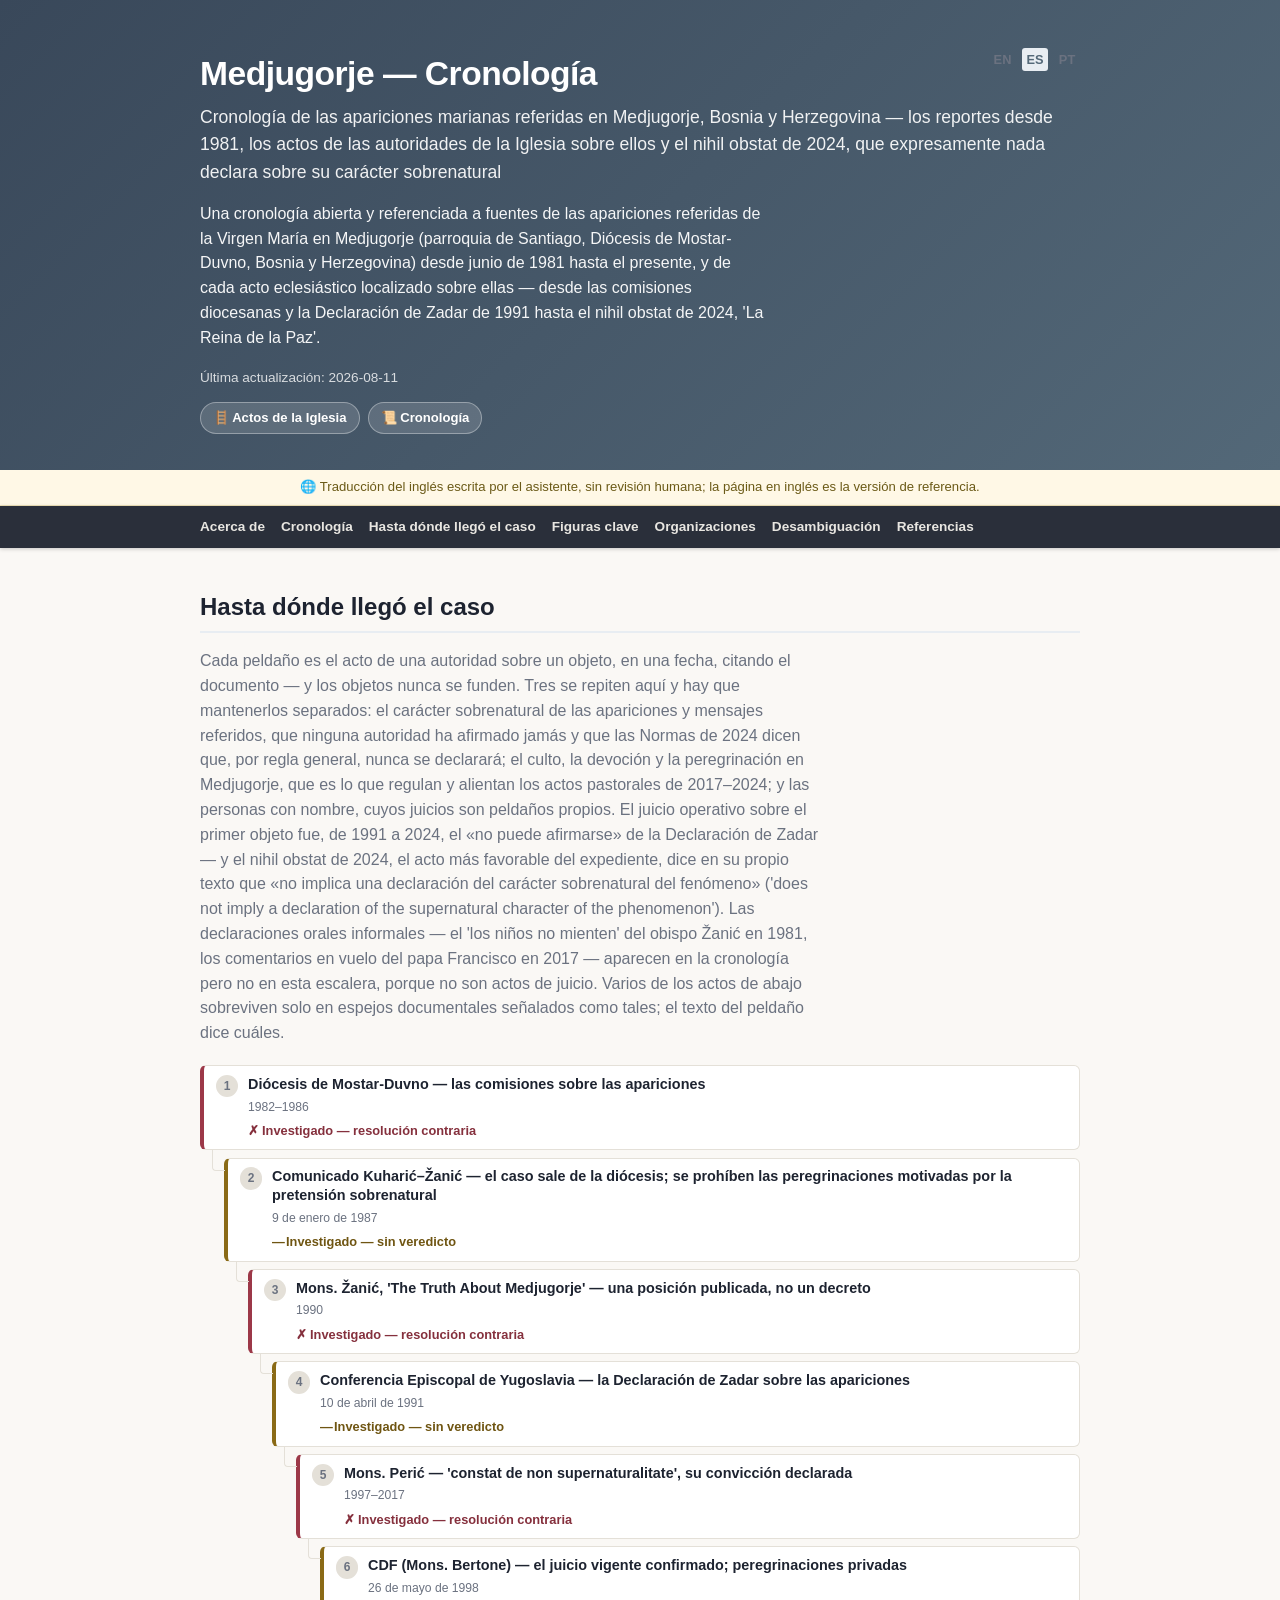
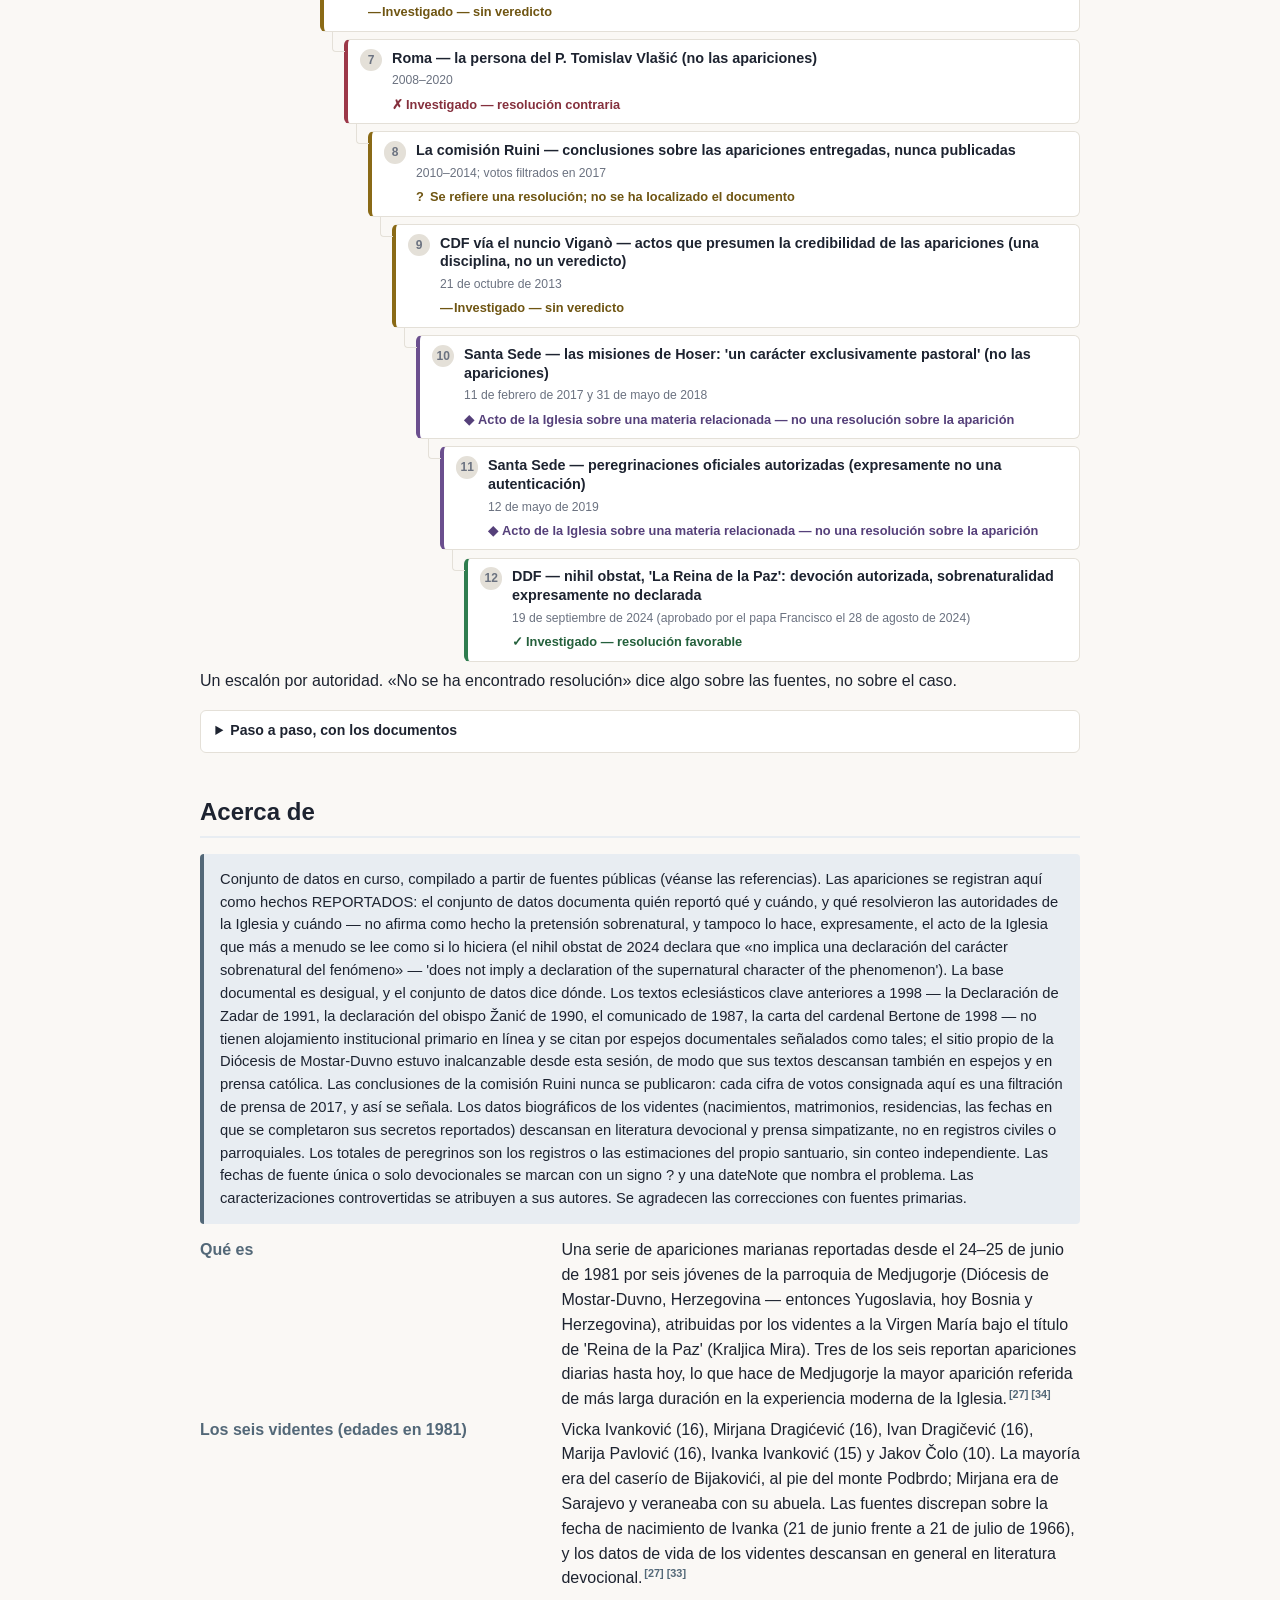
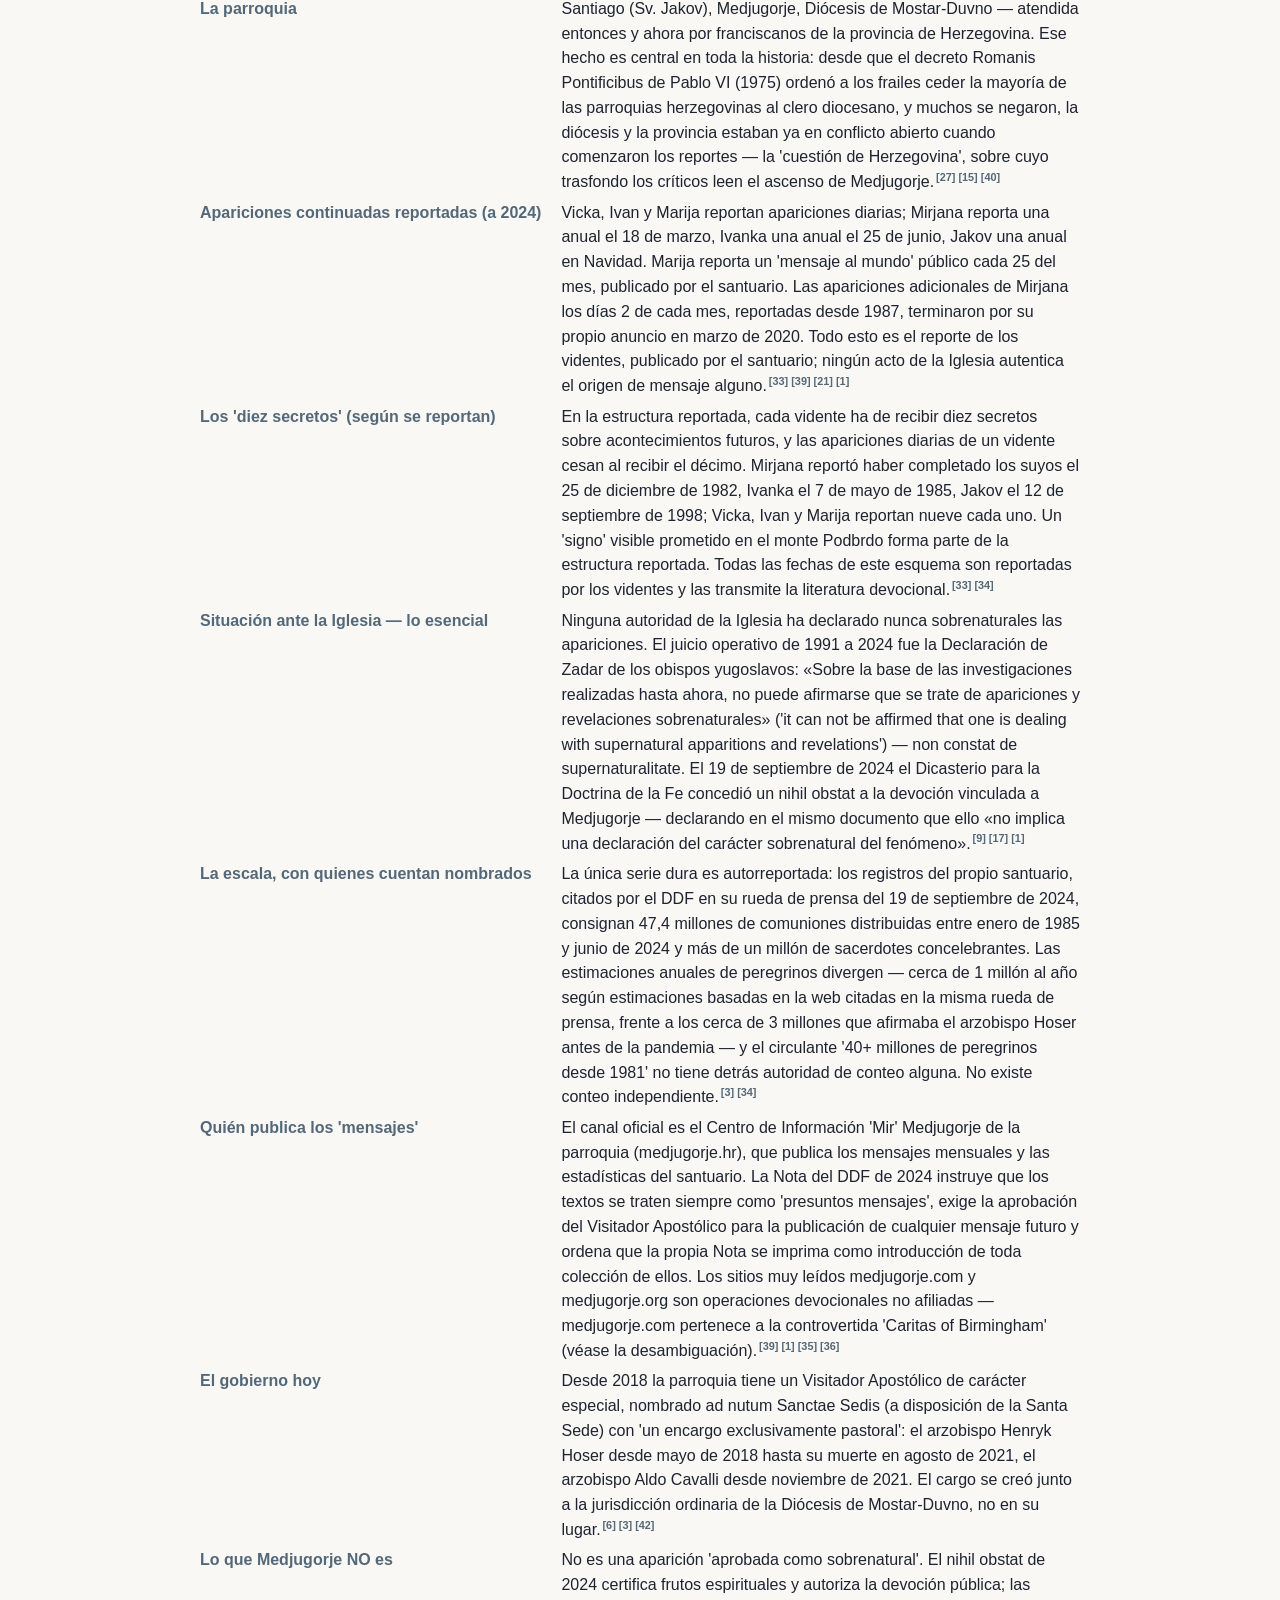
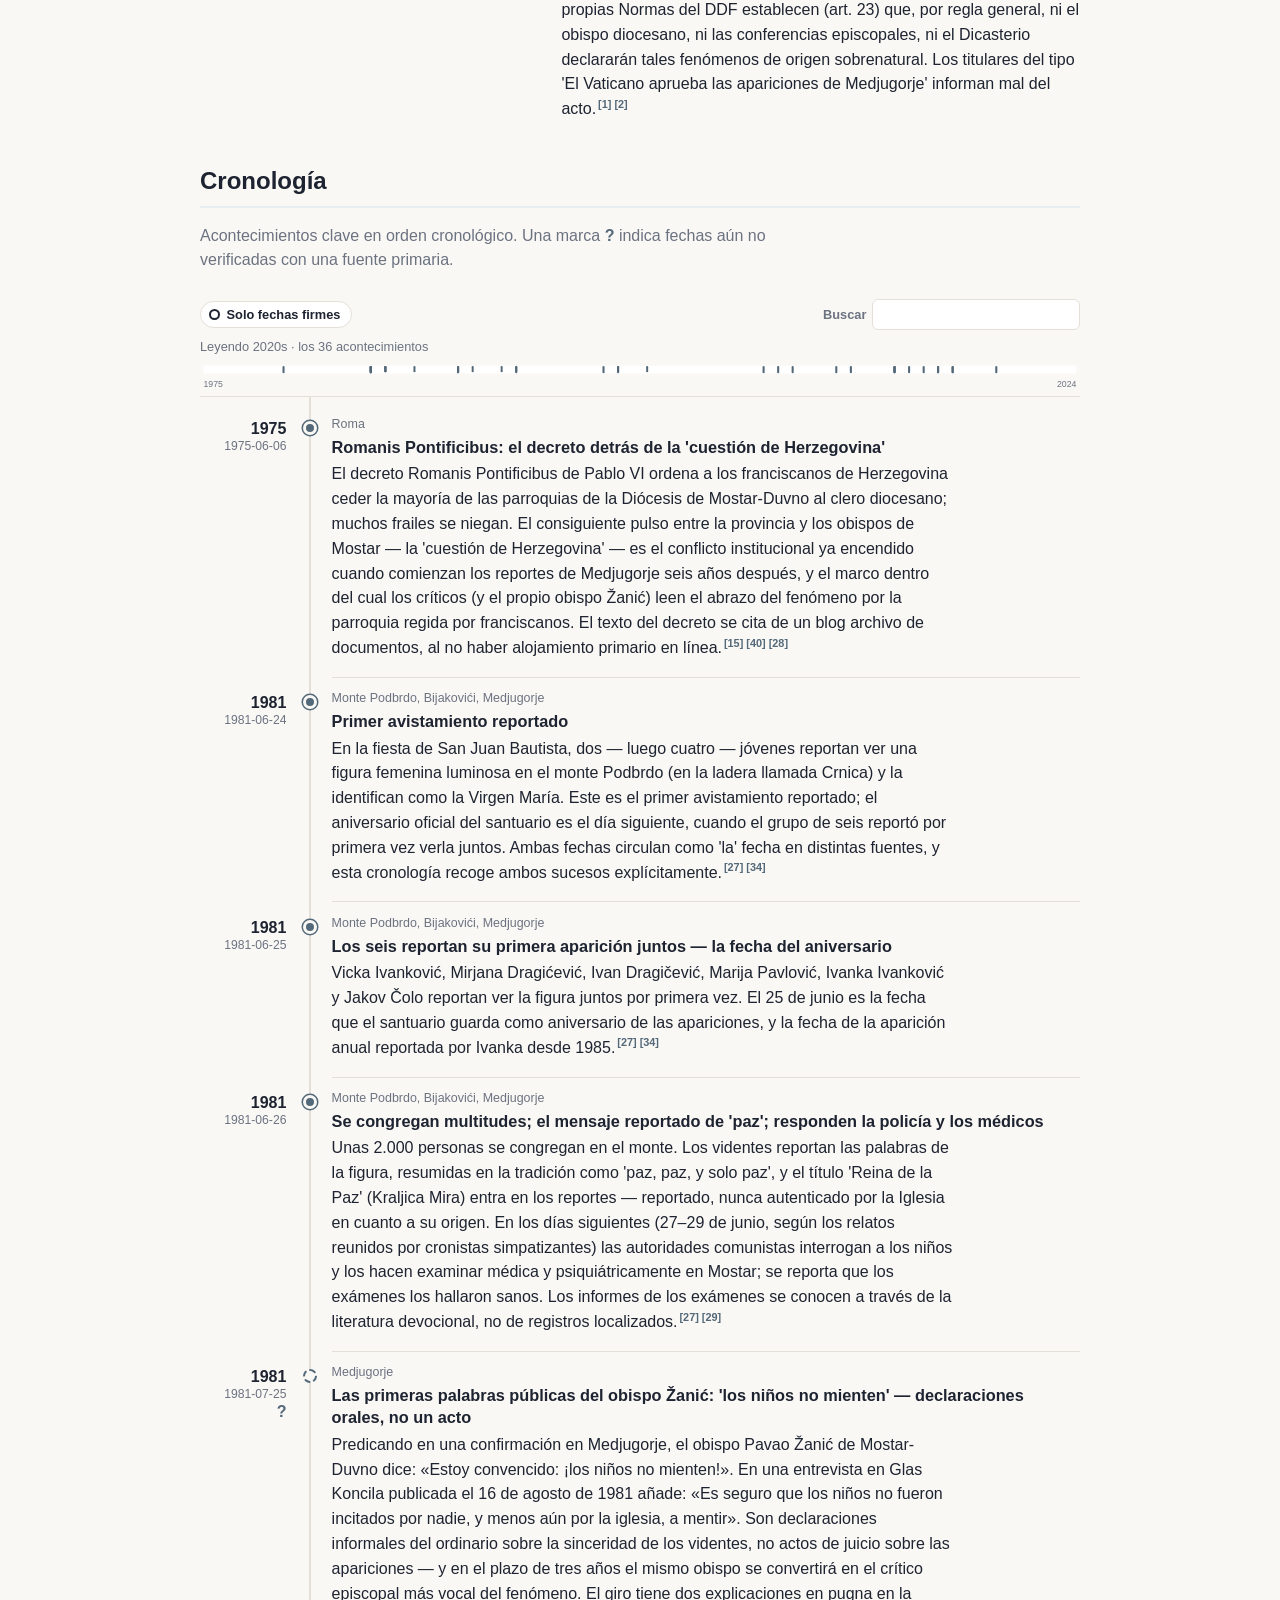
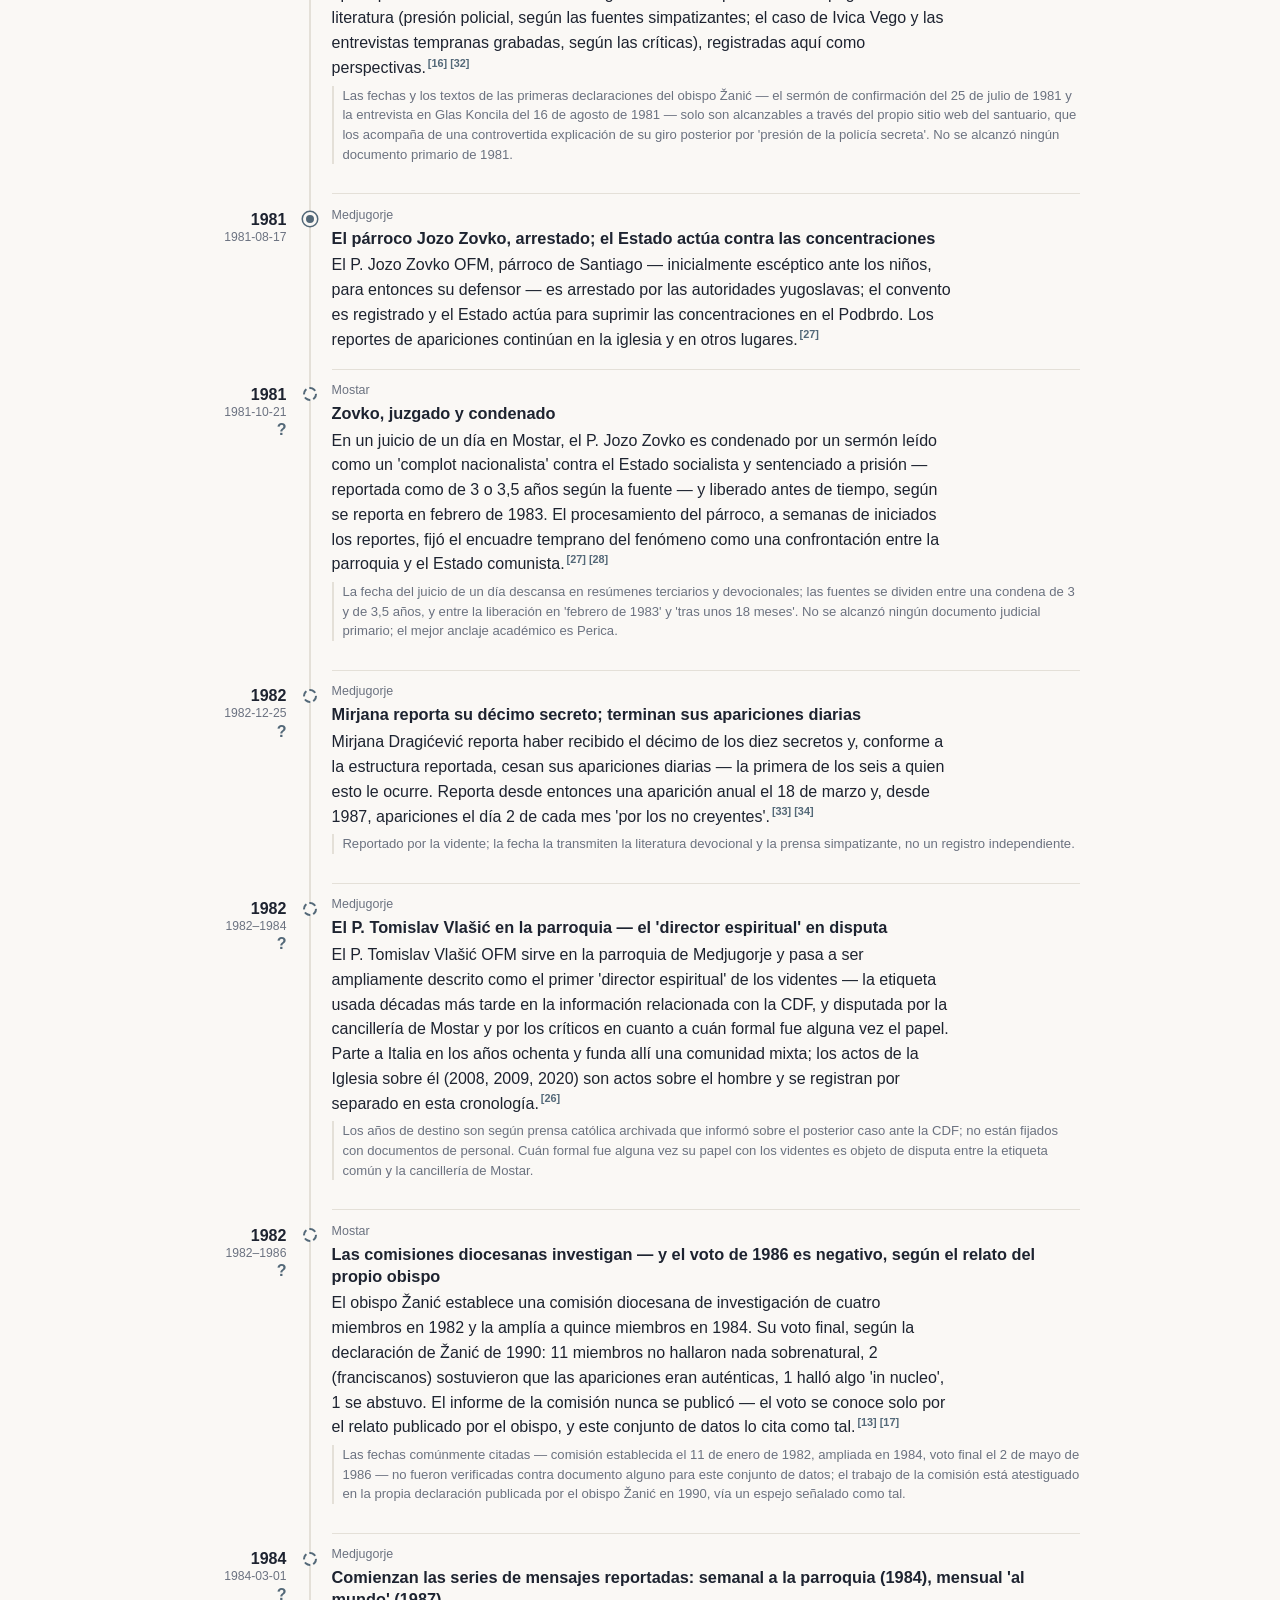
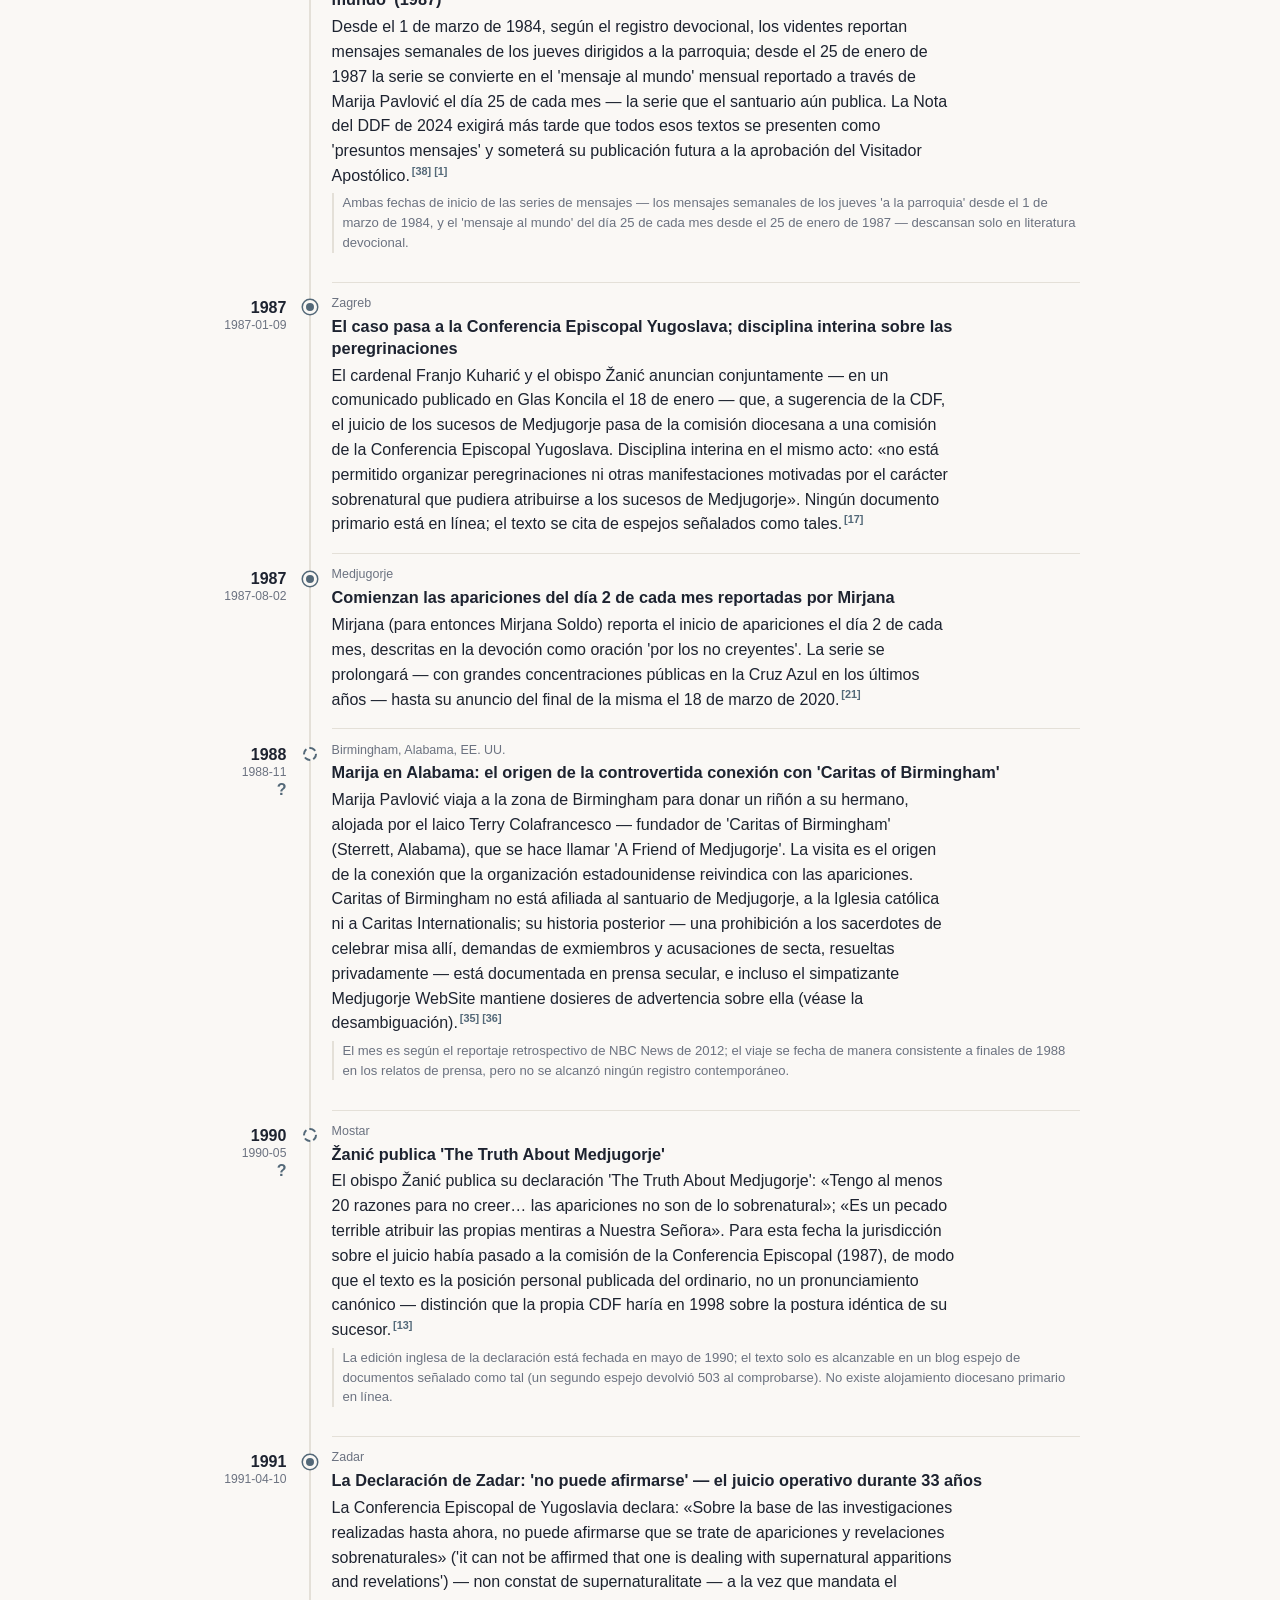
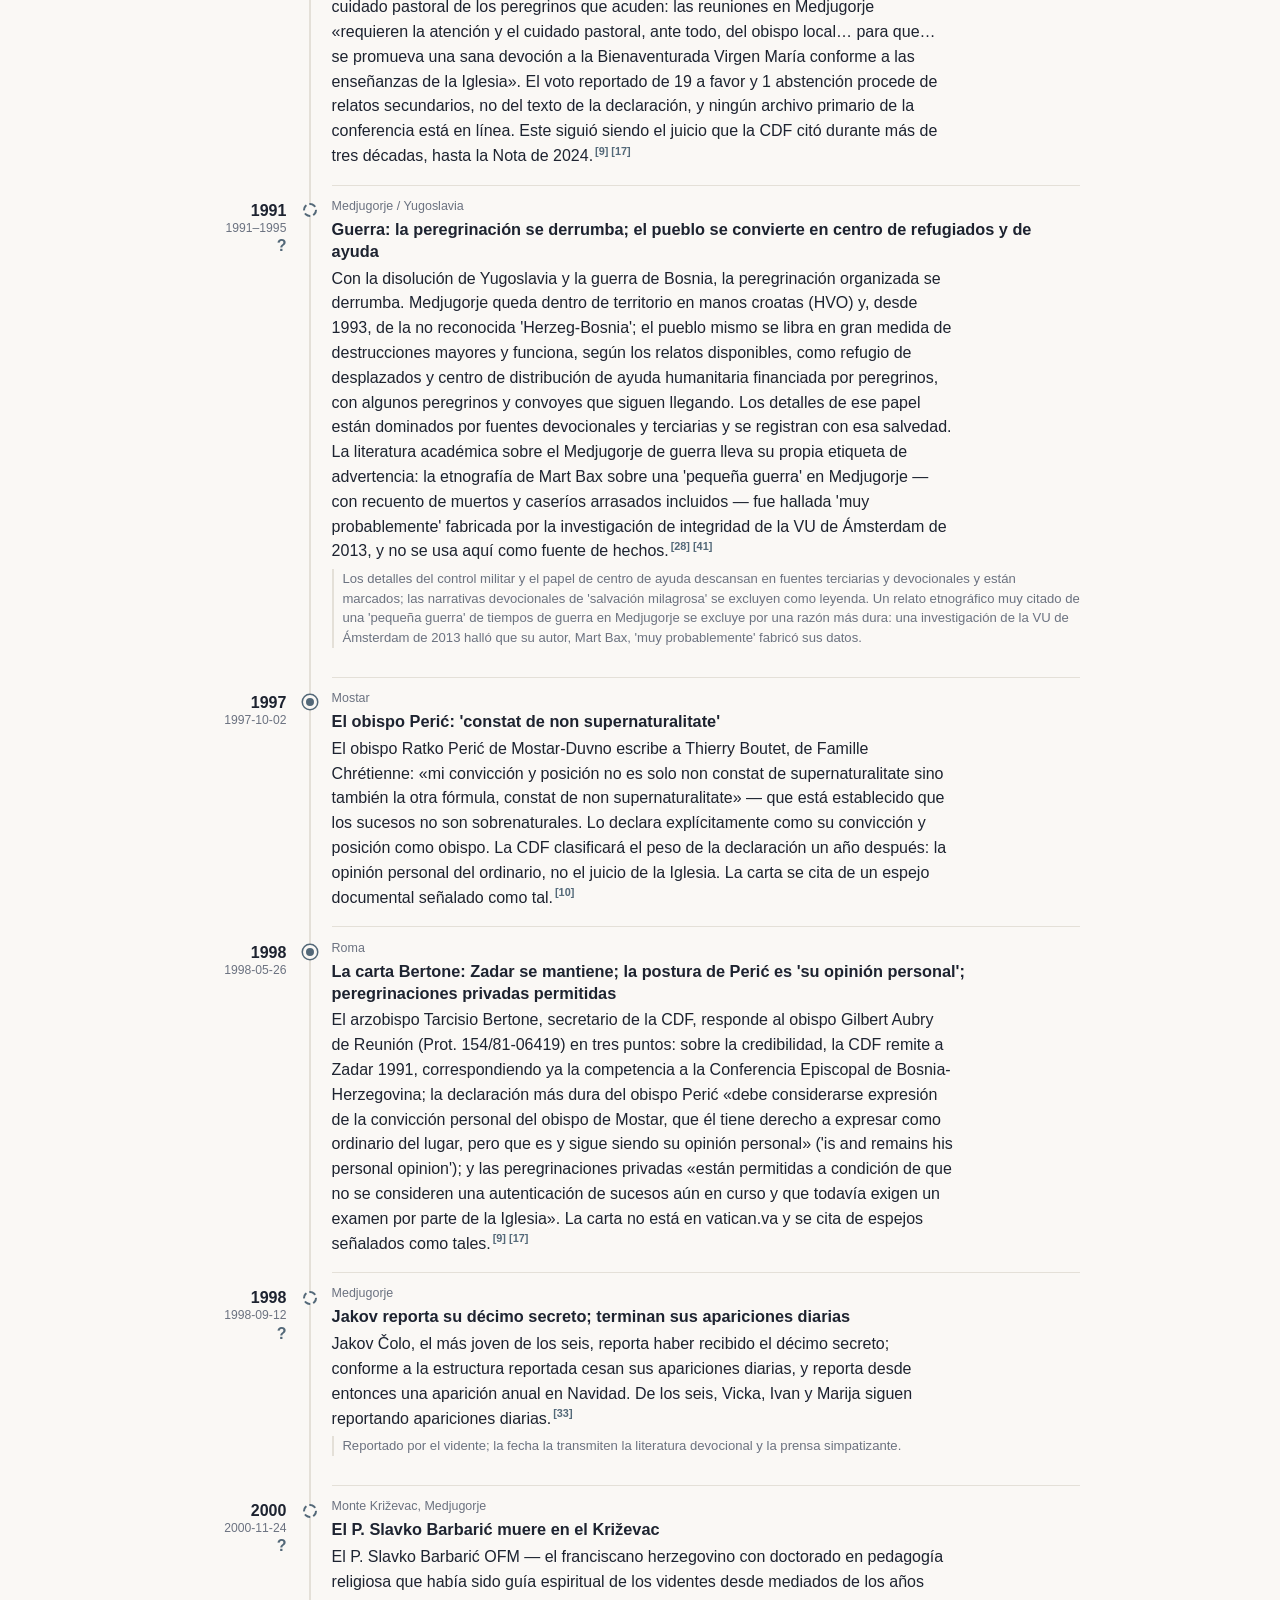
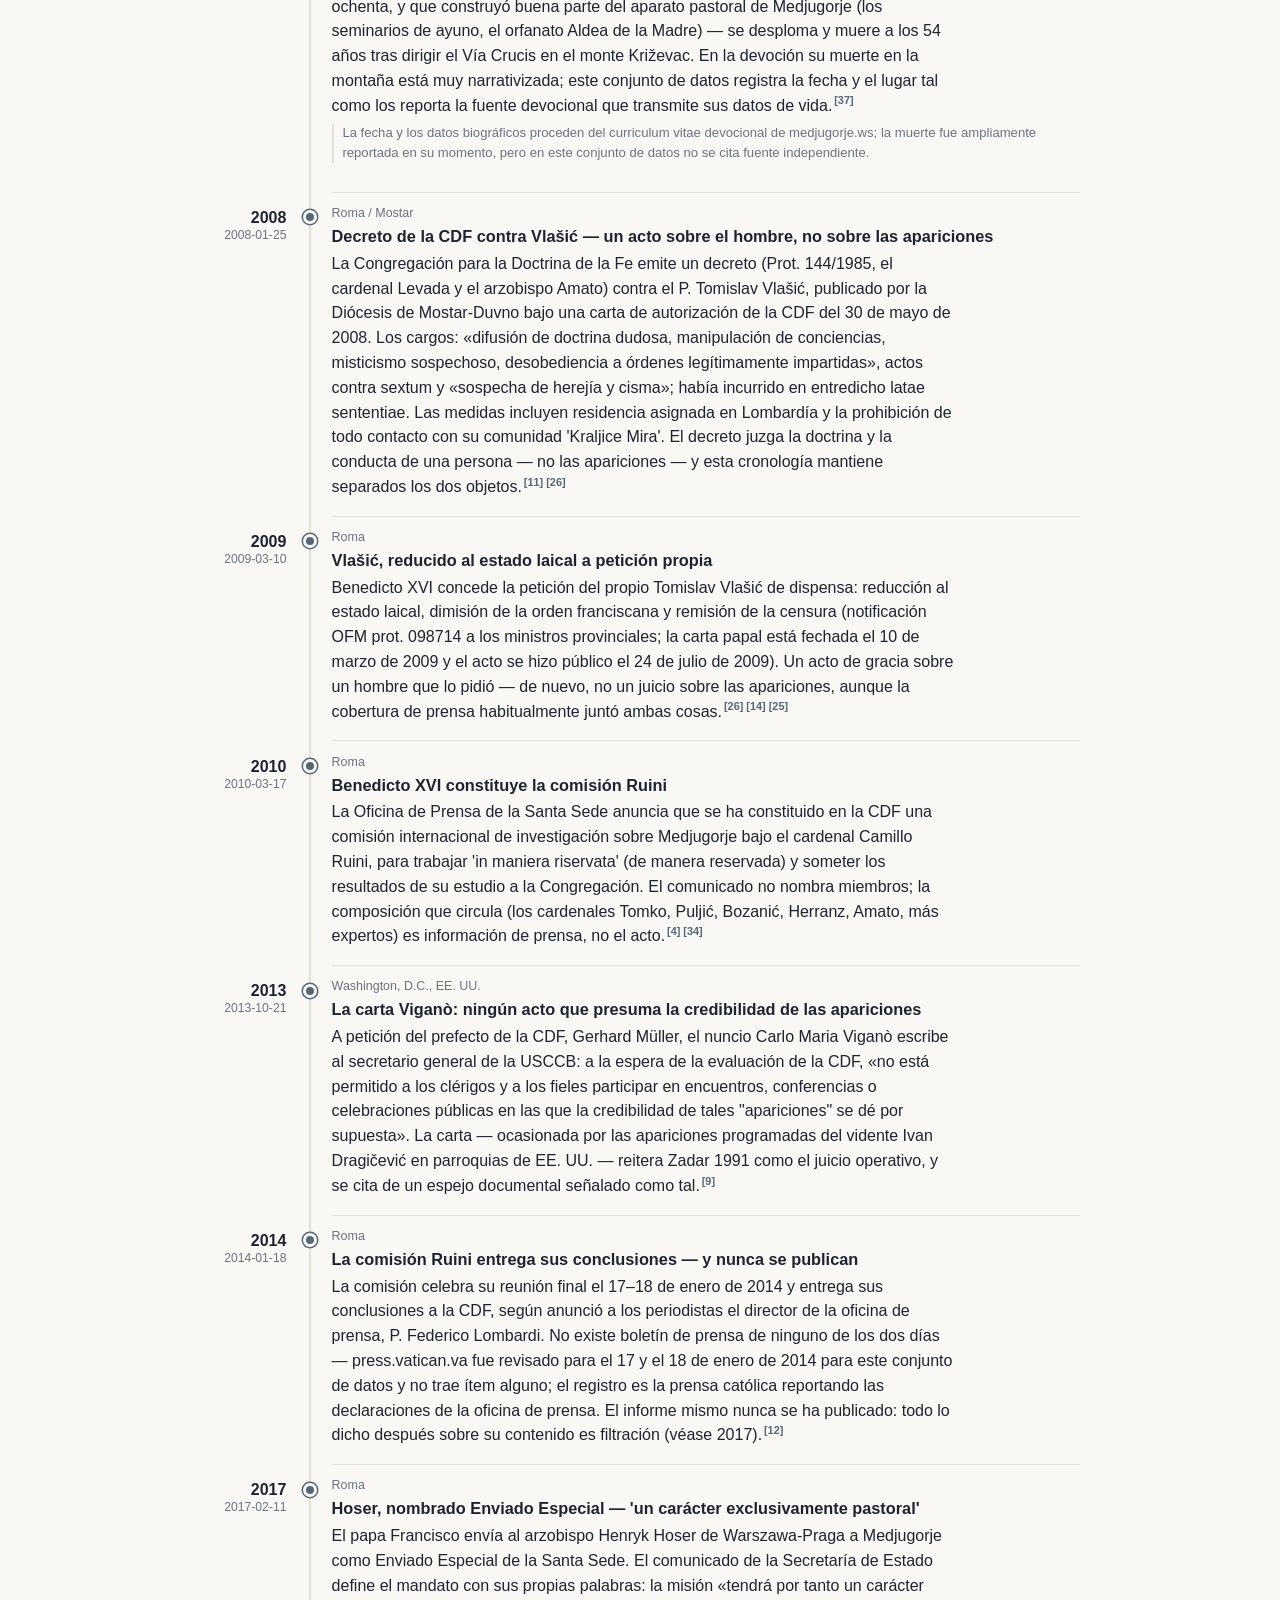
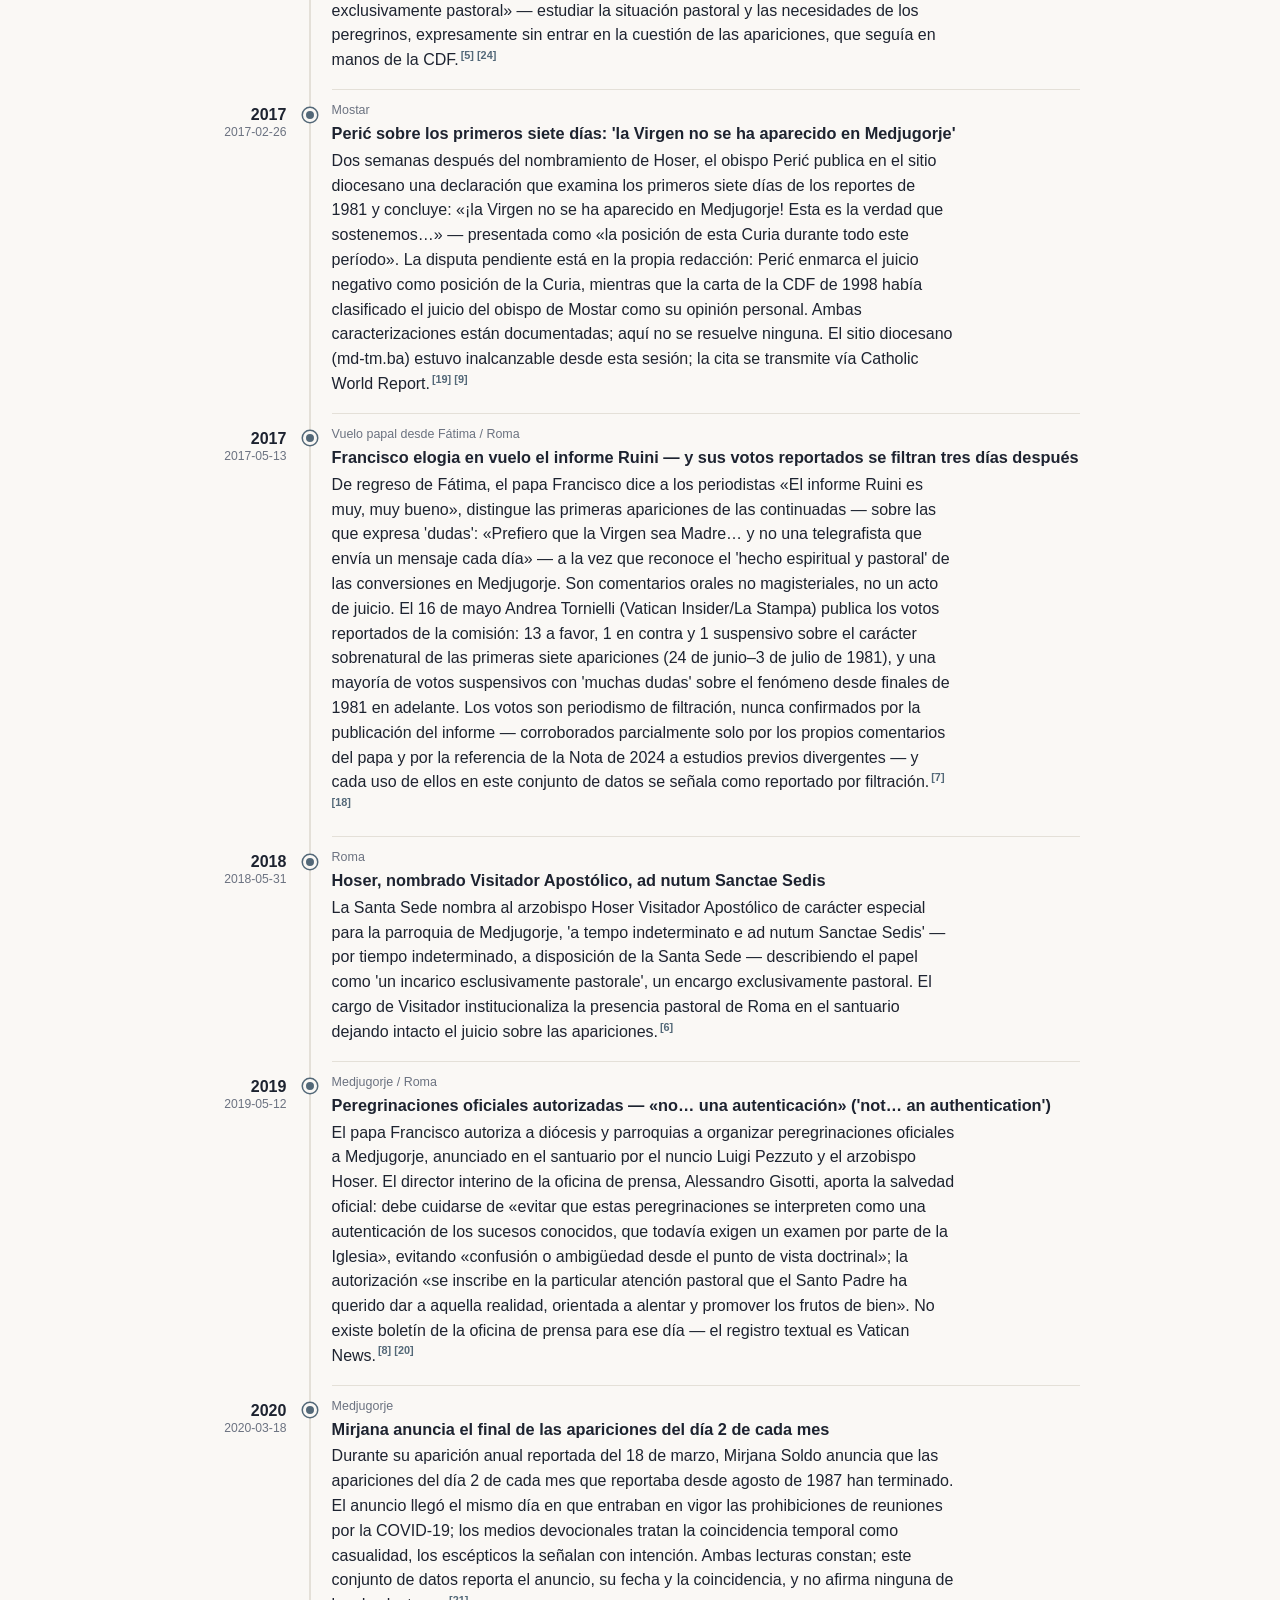
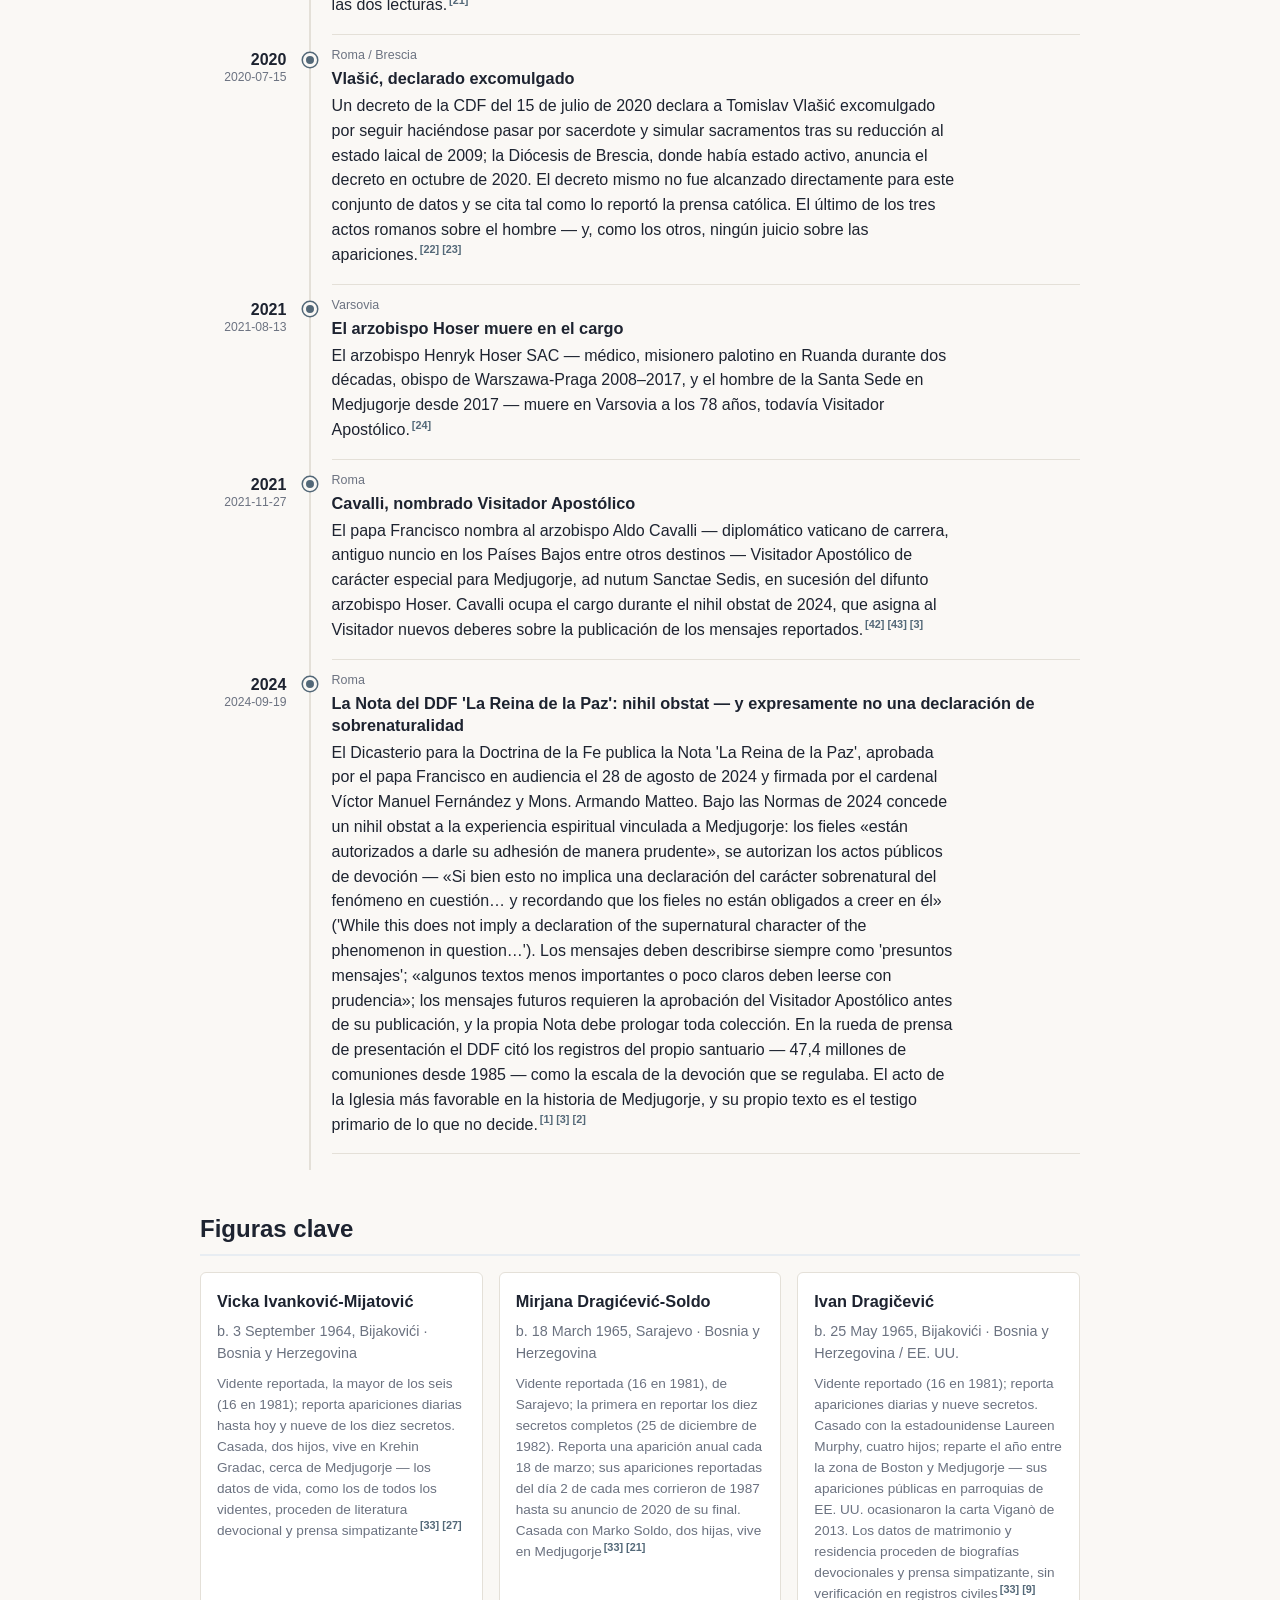
==== commit 93e9f861: "Re-sync the river with core#111: full-width ribbon, lane palette build.js, the river style block and" ====
--- a/docs/es/index.html
+++ b/docs/es/index.html
@@ -349,10 +349,10 @@
           <label class="rv-find">Buscar <input type="search" autocomplete="off"></label>
           <p class="rv-status" aria-live="polite" data-all="los {n} acontecimientos" data-some="{n} de {total} acontecimientos mostrados" data-reading="Leyendo"></p>
         </div>
-        <svg class="rv-ribbon" viewBox="-4 0 296 29" preserveAspectRatio="xMinYMid meet" role="img" aria-label="Vista general de los 36 acontecimientos; los grandes vacíos del registro se dibujan como cortes">
-          <rect class="rv-row" x="0" y="2" width="288" height="9"/>
-          <line class="rv-tick rv-l0" data-i="0" x1="26.4" x2="26.4" y1="3.5" y2="9.5"/><line class="rv-tick rv-l0" data-i="1" x1="55.2" x2="55.2" y1="3.5" y2="9.5"/><line class="rv-tick rv-l0" data-i="2" x1="55.2" x2="55.2" y1="3.5" y2="9.5"/><line class="rv-tick rv-l0" data-i="3" x1="55.2" x2="55.2" y1="3.5" y2="9.5"/><line class="rv-tick rv-l0 rv-u" data-i="4" x1="55.2" x2="55.2" y1="3.5" y2="9.5"/><line class="rv-tick rv-l0" data-i="5" x1="55.2" x2="55.2" y1="3.5" y2="9.5"/><line class="rv-tick rv-l0 rv-u" data-i="6" x1="55.2" x2="55.2" y1="3.5" y2="9.5"/><line class="rv-tick rv-l0 rv-u" data-i="7" x1="60" x2="60" y1="3.5" y2="9.5"/><line class="rv-tick rv-l0 rv-u" data-i="8" x1="60" x2="60" y1="3.5" y2="9.5"/><line class="rv-tick rv-l0 rv-u" data-i="9" x1="60" x2="60" y1="3.5" y2="9.5"/><line class="rv-tick rv-l0 rv-u" data-i="10" x1="69.6" x2="69.6" y1="3.5" y2="9.5"/><line class="rv-tick rv-l0" data-i="11" x1="84" x2="84" y1="3.5" y2="9.5"/><line class="rv-tick rv-l0" data-i="12" x1="84" x2="84" y1="3.5" y2="9.5"/><line class="rv-tick rv-l0 rv-u" data-i="13" x1="88.8" x2="88.8" y1="3.5" y2="9.5"/><line class="rv-tick rv-l0 rv-u" data-i="14" x1="98.4" x2="98.4" y1="3.5" y2="9.5"/><line class="rv-tick rv-l0" data-i="15" x1="103.2" x2="103.2" y1="3.5" y2="9.5"/><line class="rv-tick rv-l0 rv-u" data-i="16" x1="103.2" x2="103.2" y1="3.5" y2="9.5"/><line class="rv-tick rv-l0" data-i="17" x1="132" x2="132" y1="3.5" y2="9.5"/><line class="rv-tick rv-l0" data-i="18" x1="136.8" x2="136.8" y1="3.5" y2="9.5"/><line class="rv-tick rv-l0 rv-u" data-i="19" x1="136.8" x2="136.8" y1="3.5" y2="9.5"/><line class="rv-tick rv-l0 rv-u" data-i="20" x1="146.4" x2="146.4" y1="3.5" y2="9.5"/><line class="rv-tick rv-l0" data-i="21" x1="184.8" x2="184.8" y1="3.5" y2="9.5"/><line class="rv-tick rv-l0" data-i="22" x1="189.6" x2="189.6" y1="3.5" y2="9.5"/><line class="rv-tick rv-l0" data-i="23" x1="194.4" x2="194.4" y1="3.5" y2="9.5"/><line class="rv-tick rv-l0" data-i="24" x1="208.8" x2="208.8" y1="3.5" y2="9.5"/><line class="rv-tick rv-l0" data-i="25" x1="213.6" x2="213.6" y1="3.5" y2="9.5"/><line class="rv-tick rv-l0" data-i="26" x1="228" x2="228" y1="3.5" y2="9.5"/><line class="rv-tick rv-l0" data-i="27" x1="228" x2="228" y1="3.5" y2="9.5"/><line class="rv-tick rv-l0" data-i="28" x1="228" x2="228" y1="3.5" y2="9.5"/><line class="rv-tick rv-l0" data-i="29" x1="232.8" x2="232.8" y1="3.5" y2="9.5"/><line class="rv-tick rv-l0" data-i="30" x1="237.6" x2="237.6" y1="3.5" y2="9.5"/><line class="rv-tick rv-l0" data-i="31" x1="242.4" x2="242.4" y1="3.5" y2="9.5"/><line class="rv-tick rv-l0" data-i="32" x1="242.4" x2="242.4" y1="3.5" y2="9.5"/><line class="rv-tick rv-l0" data-i="33" x1="247.2" x2="247.2" y1="3.5" y2="9.5"/><line class="rv-tick rv-l0" data-i="34" x1="247.2" x2="247.2" y1="3.5" y2="9.5"/><line class="rv-tick rv-l0" data-i="35" x1="261.6" x2="261.6" y1="3.5" y2="9.5"/>
-          <text class="rv-axis" x="0" y="26" text-anchor="start">1975</text><text class="rv-axis" x="288" y="26" text-anchor="end">2024</text><rect class="rv-win" x="0" y="0" width="0" height="13"/>
+        <svg class="rv-ribbon" viewBox="-4 0 1008 29" preserveAspectRatio="xMinYMid meet" role="img" aria-label="Vista general de los 36 acontecimientos; los grandes vacíos del registro se dibujan como cortes">
+          <rect class="rv-row" x="0" y="2" width="1000" height="9"/>
+          <line class="rv-tick rv-l0" data-i="0" x1="91.7" x2="91.7" y1="3.5" y2="9.5"/><line class="rv-tick rv-l0" data-i="1" x1="191.7" x2="191.7" y1="3.5" y2="9.5"/><line class="rv-tick rv-l0" data-i="2" x1="191.7" x2="191.7" y1="3.5" y2="9.5"/><line class="rv-tick rv-l0" data-i="3" x1="191.7" x2="191.7" y1="3.5" y2="9.5"/><line class="rv-tick rv-l0 rv-u" data-i="4" x1="191.7" x2="191.7" y1="3.5" y2="9.5"/><line class="rv-tick rv-l0" data-i="5" x1="191.7" x2="191.7" y1="3.5" y2="9.5"/><line class="rv-tick rv-l0 rv-u" data-i="6" x1="191.7" x2="191.7" y1="3.5" y2="9.5"/><line class="rv-tick rv-l0 rv-u" data-i="7" x1="208.4" x2="208.4" y1="3.5" y2="9.5"/><line class="rv-tick rv-l0 rv-u" data-i="8" x1="208.4" x2="208.4" y1="3.5" y2="9.5"/><line class="rv-tick rv-l0 rv-u" data-i="9" x1="208.4" x2="208.4" y1="3.5" y2="9.5"/><line class="rv-tick rv-l0 rv-u" data-i="10" x1="241.7" x2="241.7" y1="3.5" y2="9.5"/><line class="rv-tick rv-l0" data-i="11" x1="291.7" x2="291.7" y1="3.5" y2="9.5"/><line class="rv-tick rv-l0" data-i="12" x1="291.7" x2="291.7" y1="3.5" y2="9.5"/><line class="rv-tick rv-l0 rv-u" data-i="13" x1="308.4" x2="308.4" y1="3.5" y2="9.5"/><line class="rv-tick rv-l0 rv-u" data-i="14" x1="341.6" x2="341.6" y1="3.5" y2="9.5"/><line class="rv-tick rv-l0" data-i="15" x1="358.3" x2="358.3" y1="3.5" y2="9.5"/><line class="rv-tick rv-l0 rv-u" data-i="16" x1="358.3" x2="358.3" y1="3.5" y2="9.5"/><line class="rv-tick rv-l0" data-i="17" x1="458.3" x2="458.3" y1="3.5" y2="9.5"/><line class="rv-tick rv-l0" data-i="18" x1="475" x2="475" y1="3.5" y2="9.5"/><line class="rv-tick rv-l0 rv-u" data-i="19" x1="475" x2="475" y1="3.5" y2="9.5"/><line class="rv-tick rv-l0 rv-u" data-i="20" x1="508.3" x2="508.3" y1="3.5" y2="9.5"/><line class="rv-tick rv-l0" data-i="21" x1="641.7" x2="641.7" y1="3.5" y2="9.5"/><line class="rv-tick rv-l0" data-i="22" x1="658.4" x2="658.4" y1="3.5" y2="9.5"/><line class="rv-tick rv-l0" data-i="23" x1="675" x2="675" y1="3.5" y2="9.5"/><line class="rv-tick rv-l0" data-i="24" x1="725" x2="725" y1="3.5" y2="9.5"/><line class="rv-tick rv-l0" data-i="25" x1="741.7" x2="741.7" y1="3.5" y2="9.5"/><line class="rv-tick rv-l0" data-i="26" x1="791.7" x2="791.7" y1="3.5" y2="9.5"/><line class="rv-tick rv-l0" data-i="27" x1="791.7" x2="791.7" y1="3.5" y2="9.5"/><line class="rv-tick rv-l0" data-i="28" x1="791.7" x2="791.7" y1="3.5" y2="9.5"/><line class="rv-tick rv-l0" data-i="29" x1="808.4" x2="808.4" y1="3.5" y2="9.5"/><line class="rv-tick rv-l0" data-i="30" x1="825.1" x2="825.1" y1="3.5" y2="9.5"/><line class="rv-tick rv-l0" data-i="31" x1="841.6" x2="841.6" y1="3.5" y2="9.5"/><line class="rv-tick rv-l0" data-i="32" x1="841.6" x2="841.6" y1="3.5" y2="9.5"/><line class="rv-tick rv-l0" data-i="33" x1="858.3" x2="858.3" y1="3.5" y2="9.5"/><line class="rv-tick rv-l0" data-i="34" x1="858.3" x2="858.3" y1="3.5" y2="9.5"/><line class="rv-tick rv-l0" data-i="35" x1="908.3" x2="908.3" y1="3.5" y2="9.5"/>
+          <text class="rv-axis" x="0" y="26" text-anchor="start">1975</text><text class="rv-axis" x="1000" y="26" text-anchor="end">2024</text><rect class="rv-win" x="0" y="0" width="0" height="13"/>
         </svg>
       </div>
       <ol class="rv-list" style="--lanes:1">
--- a/docs/styles.css
+++ b/docs/styles.css
@@ -553,18 +553,21 @@
 
 /* ---------------------------------------------------------------------------
    Time river (core#108): the chronology as lane tracks, opt-in with
-   meta.layout "river". Lane 0 is the site accent; the others are fixed hues
-   chosen to stay apart from each other and readable on the light ground.
+   meta.layout "river". A single-track river takes the site accent. With a
+   lane taxonomy (.rv-lanes) every lane takes a fixed hue from one palette,
+   chosen to stay apart from each other and readable on the light ground; a
+   site accent could otherwise land next to one of them (rcc: rose on rose).
    --------------------------------------------------------------------------- */
 .river { --rv-tw: 20px; --rv-yw: 5.6rem; --rv-top: 2.6rem; }
 .rv-l0 { --c: var(--accent); }
+.rv-lanes .rv-l0 { --c: #4338a0; }
 .rv-l1 { --c: #13776d; }
 .rv-l2 { --c: #a8620f; }
-.rv-l3 { --c: #b03a5b; }
-.rv-l4 { --c: #3f6ea8; }
-.rv-l5 { --c: #6b7a1f; }
-.rv-l6 { --c: #7d3c98; }
-.rv-l7 { --c: #8a5a44; }
+.rv-l3 { --c: #b0306a; }
+.rv-l4 { --c: #2f7fb5; }
+.rv-l5 { --c: #5e7a1a; }
+.rv-l6 { --c: #8a5a44; }
+.rv-l7 { --c: #555f6d; }
 .rv-bar { background: var(--bg); padding: .6rem 0 .4rem; border-bottom: 1px solid var(--line); display: grid; gap: .5rem; z-index: 5; }
 @media (min-width: 700px) and (min-height: 640px) { .rv-bar { position: sticky; top: var(--rv-top); } }
 .rv-controls { display: flex; flex-wrap: wrap; gap: .4rem .5rem; align-items: center; }
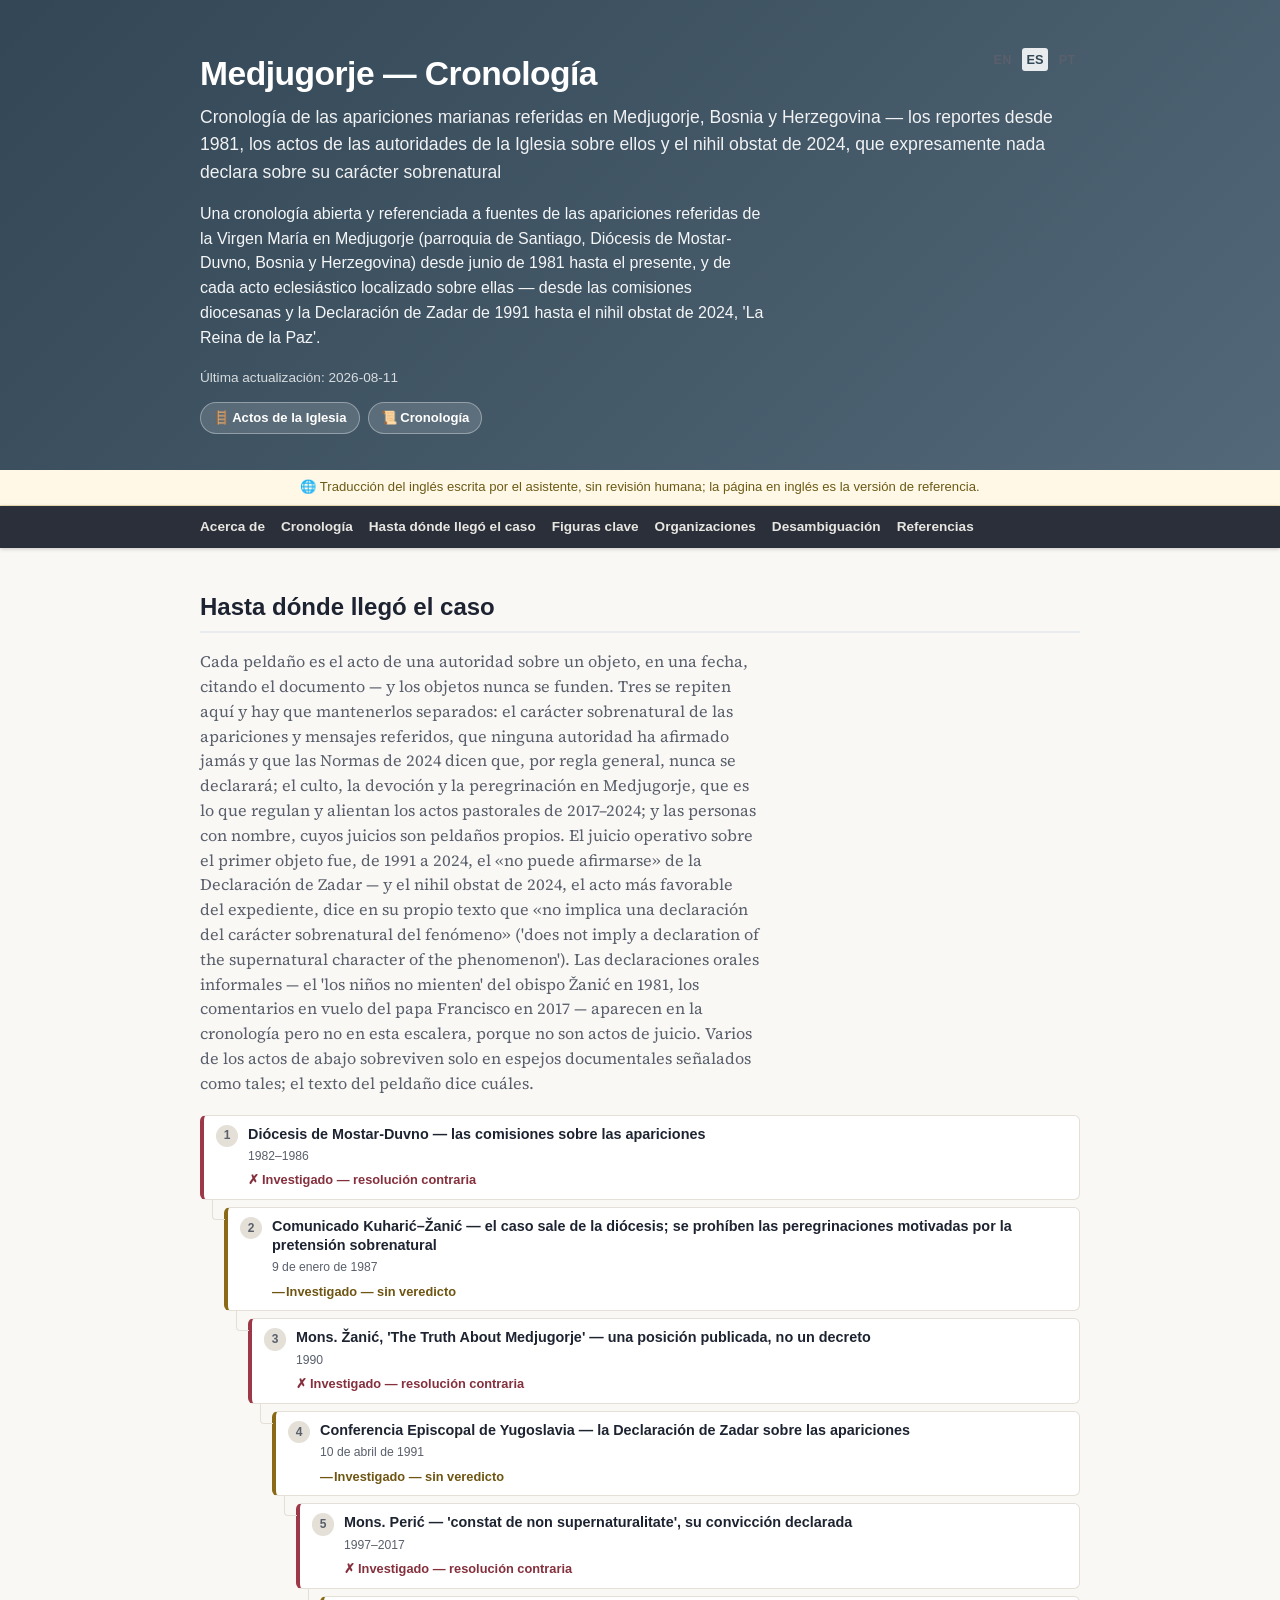
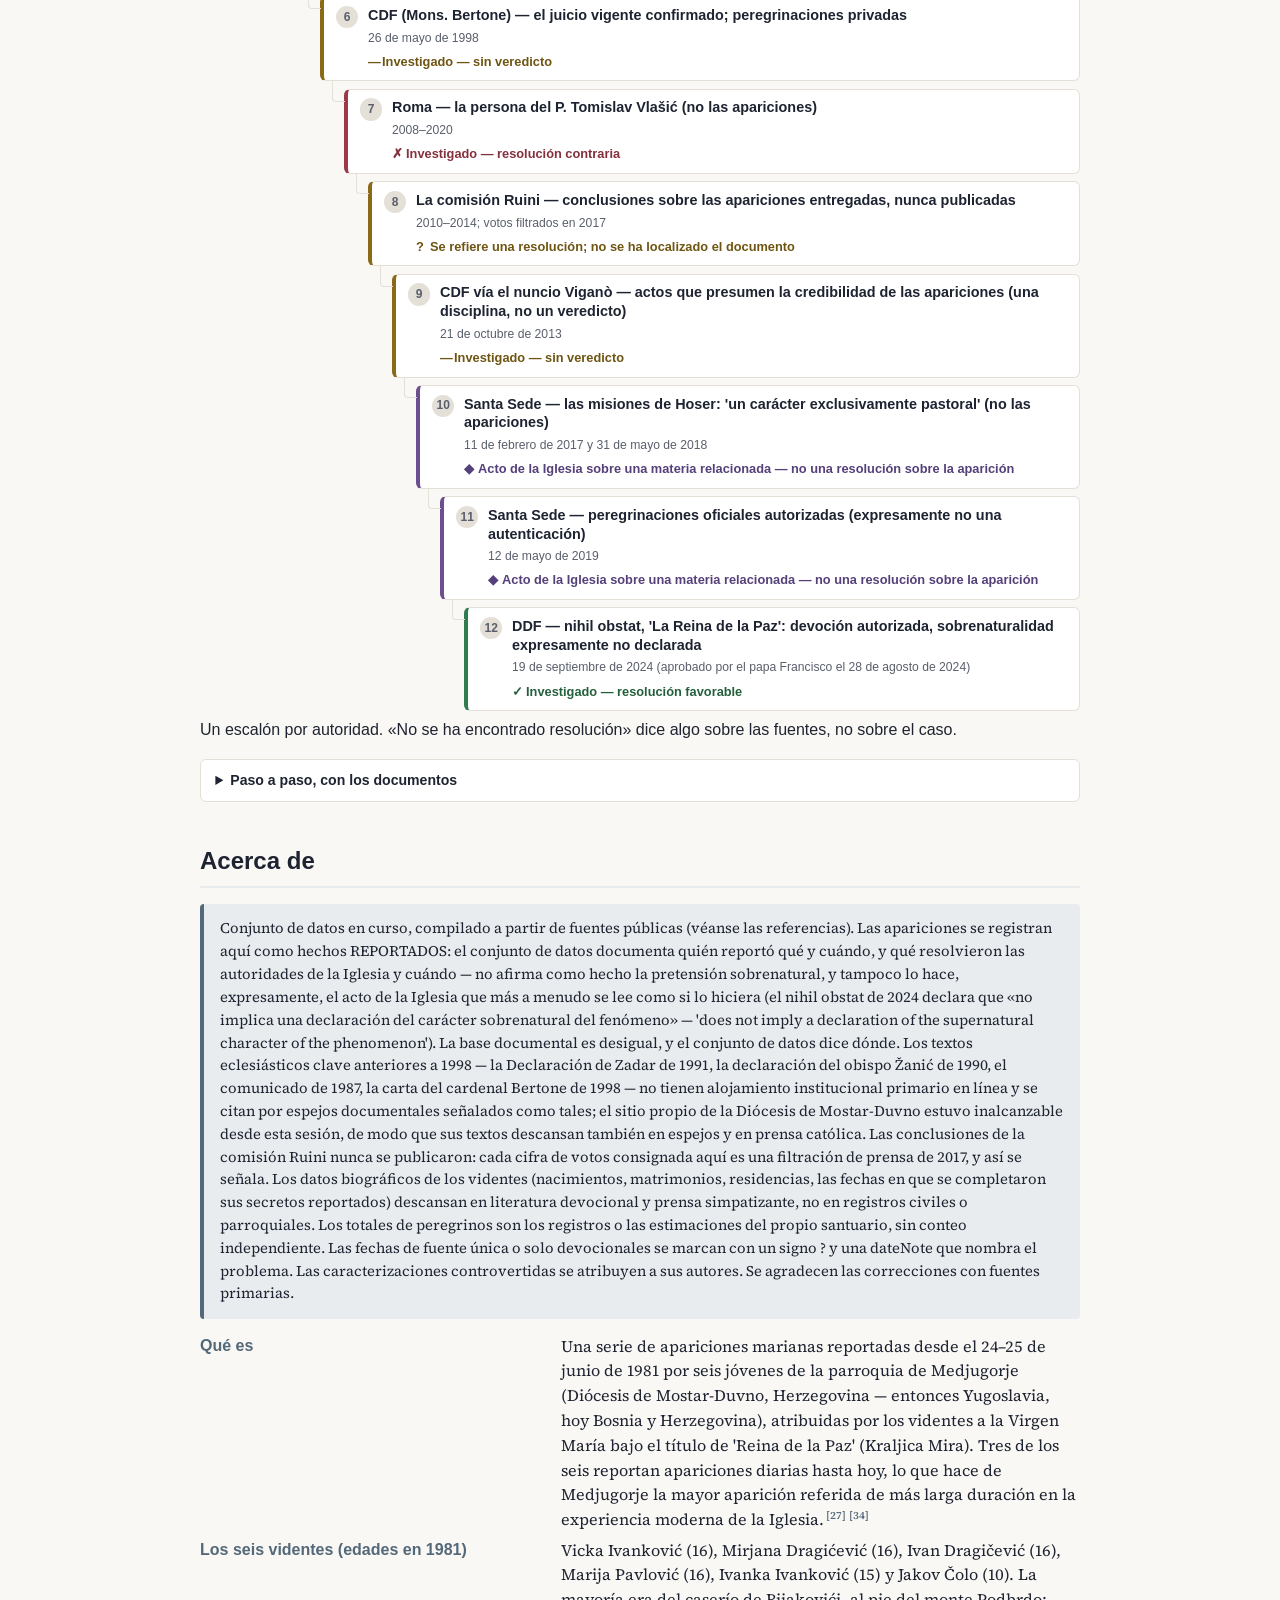
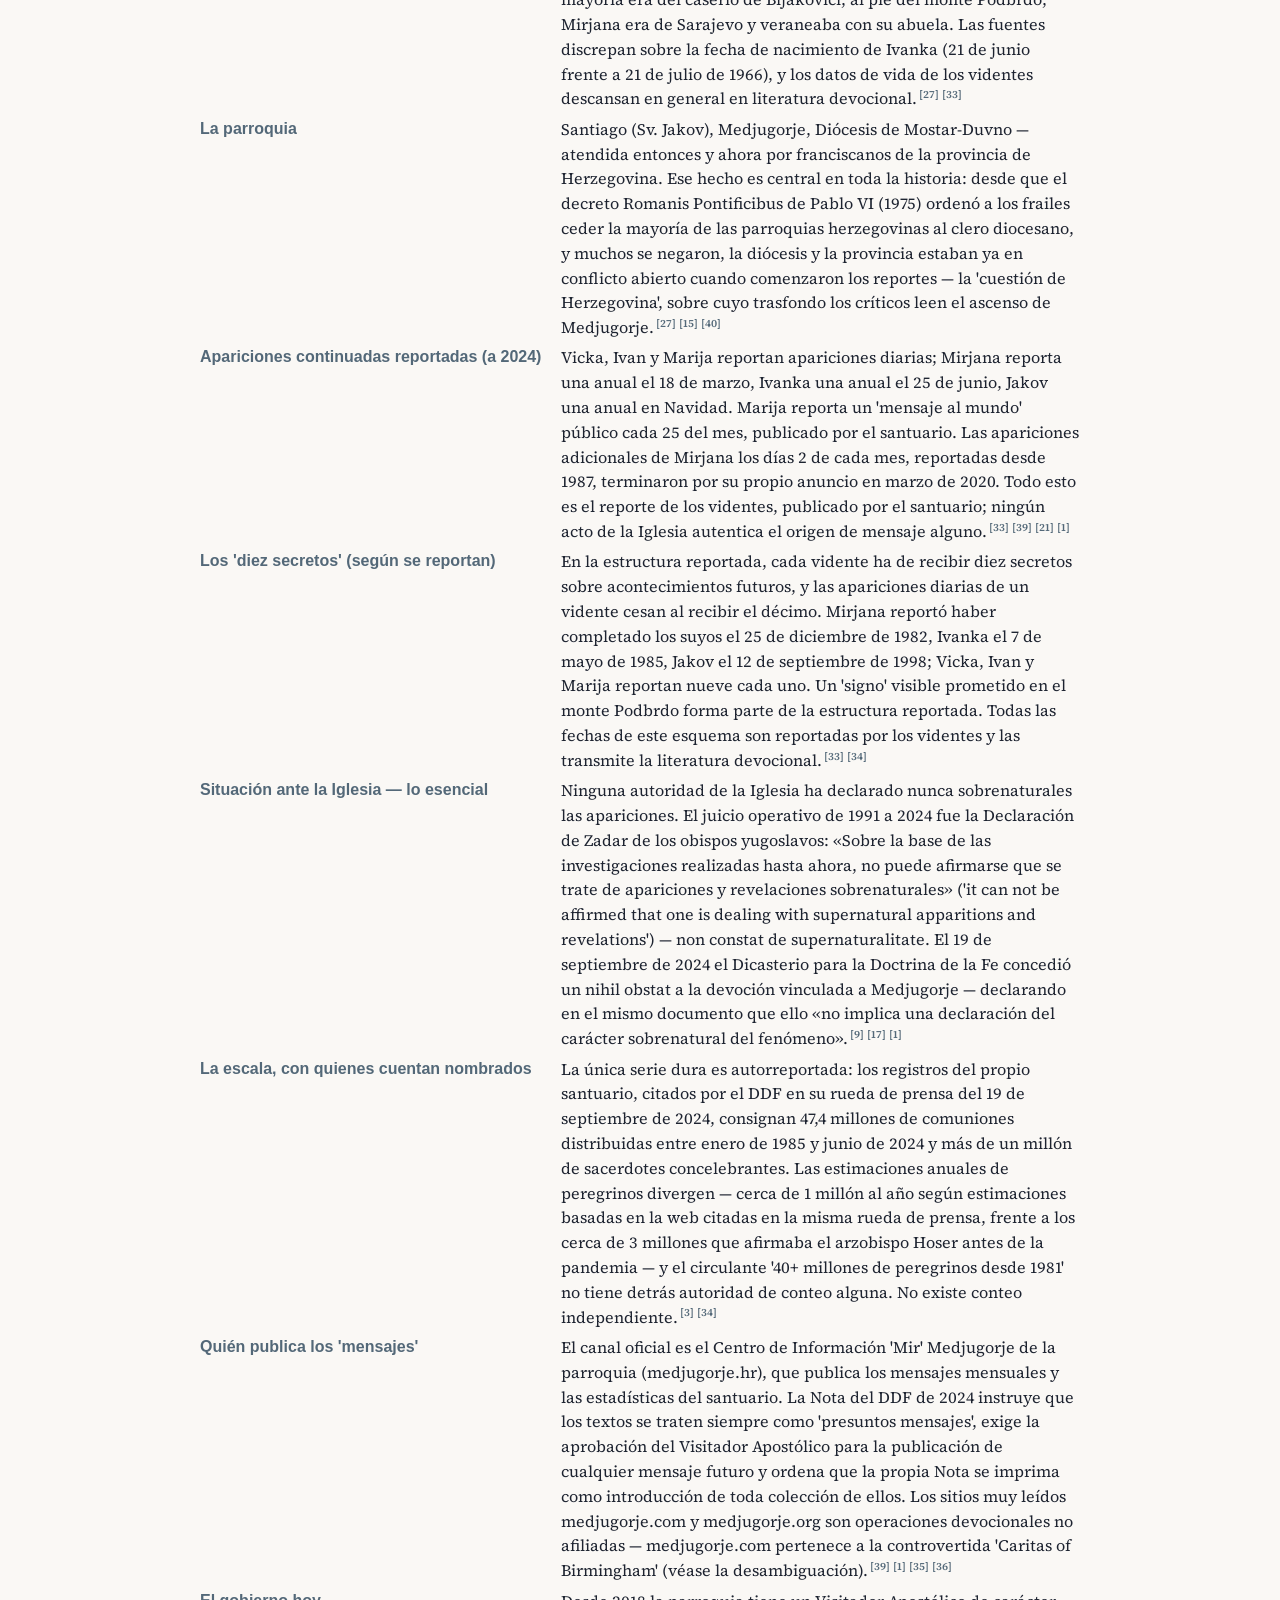
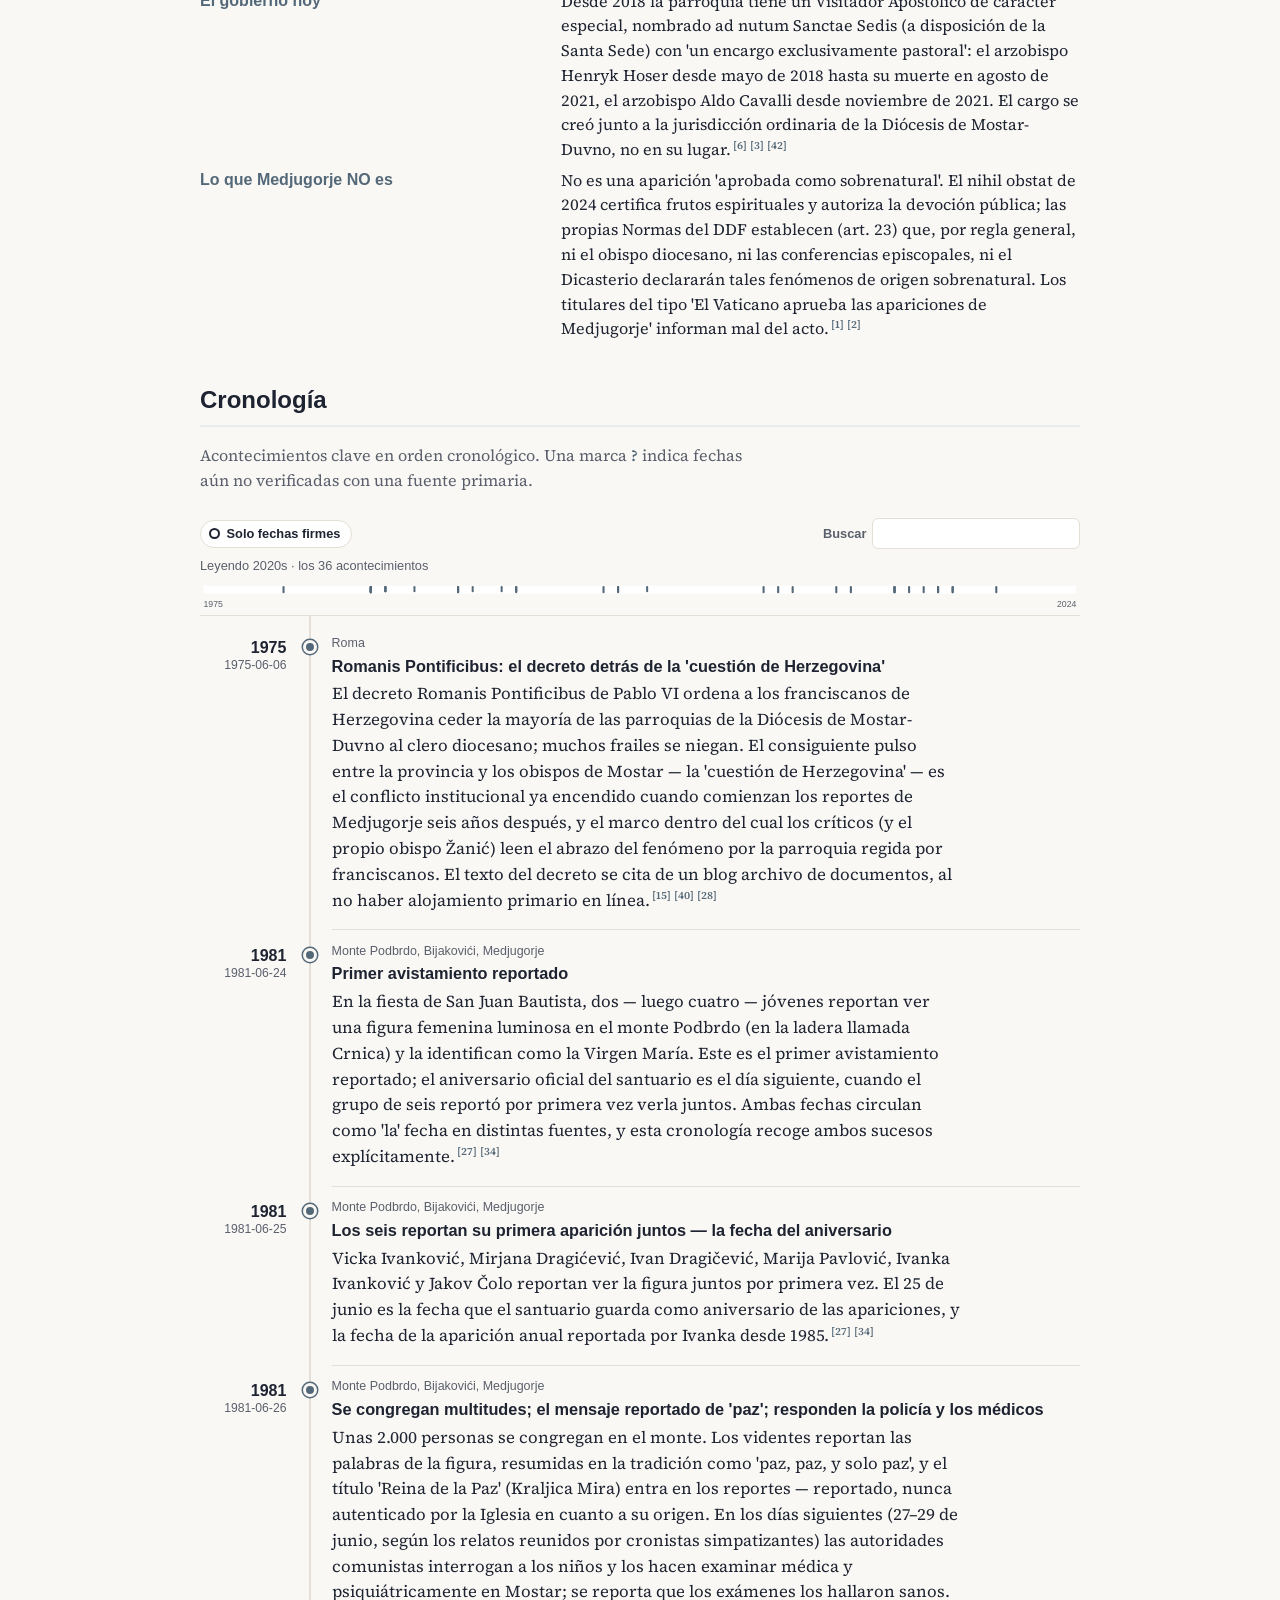
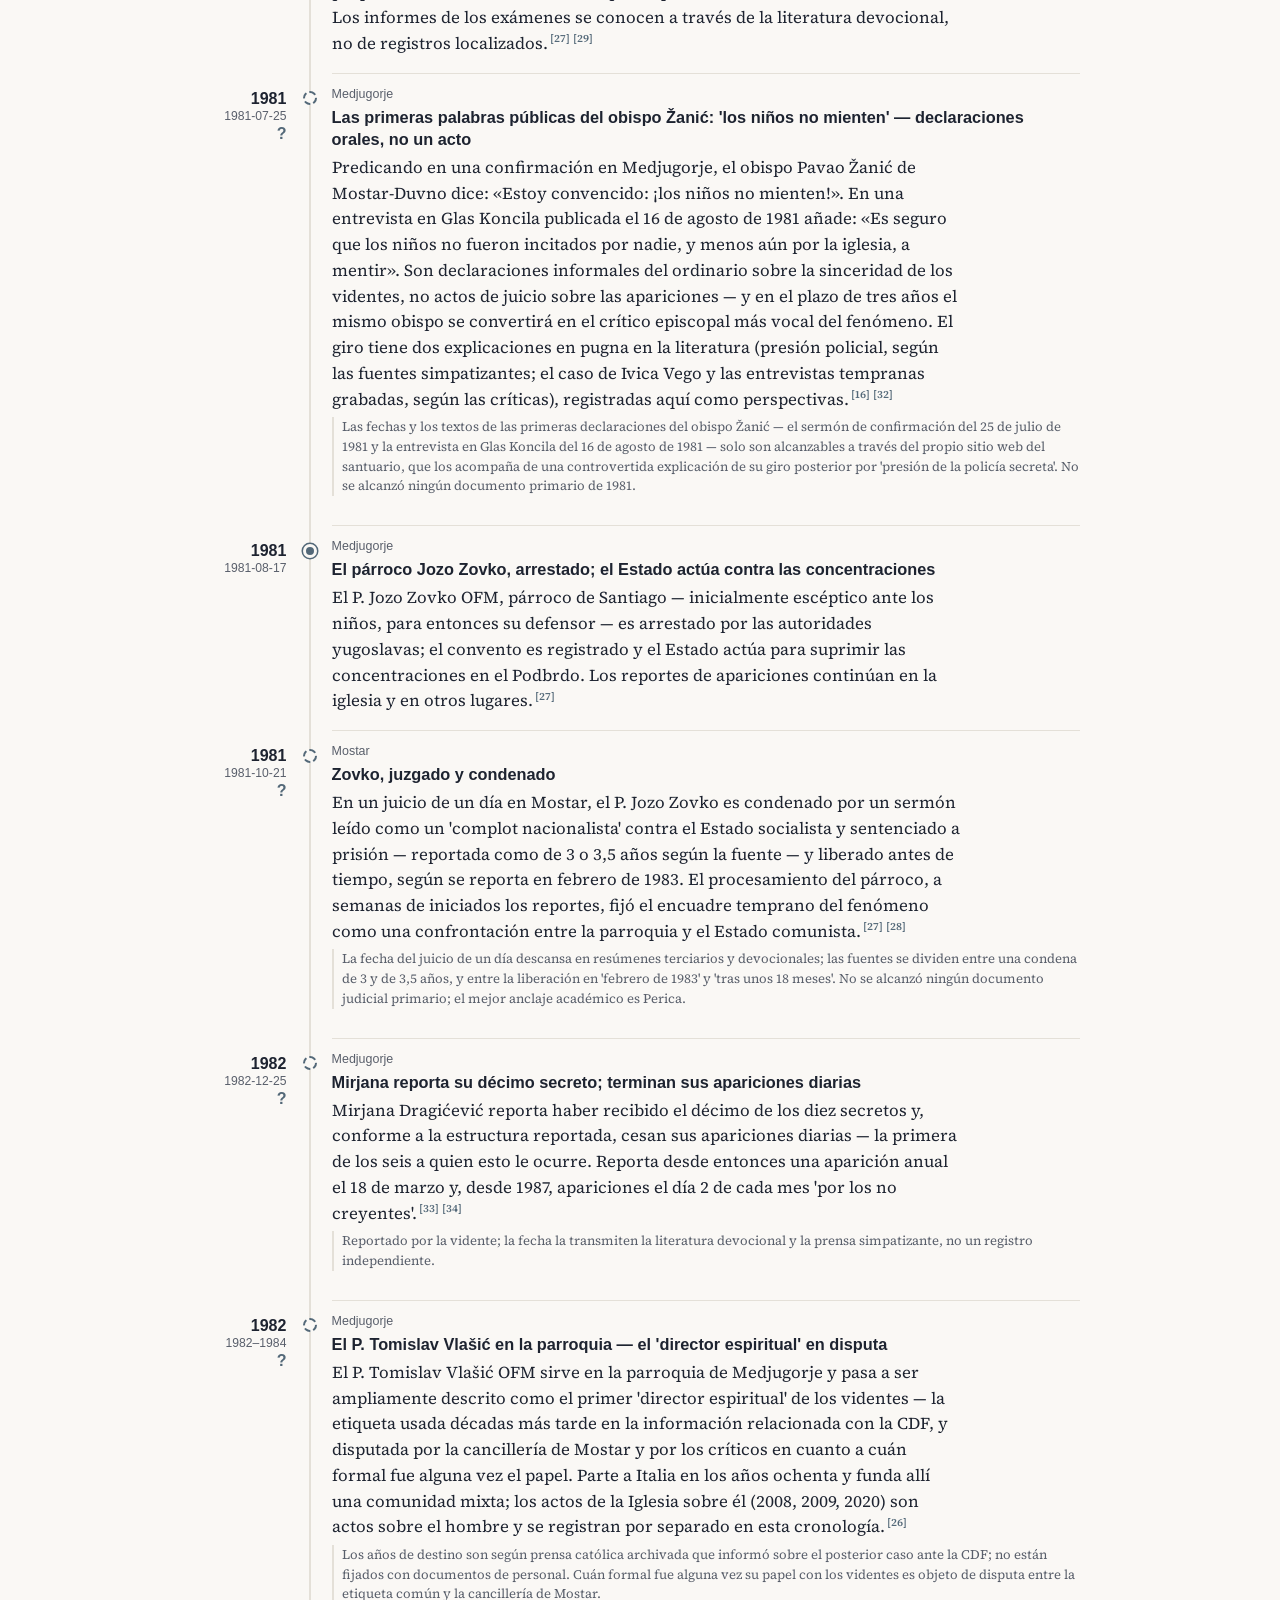
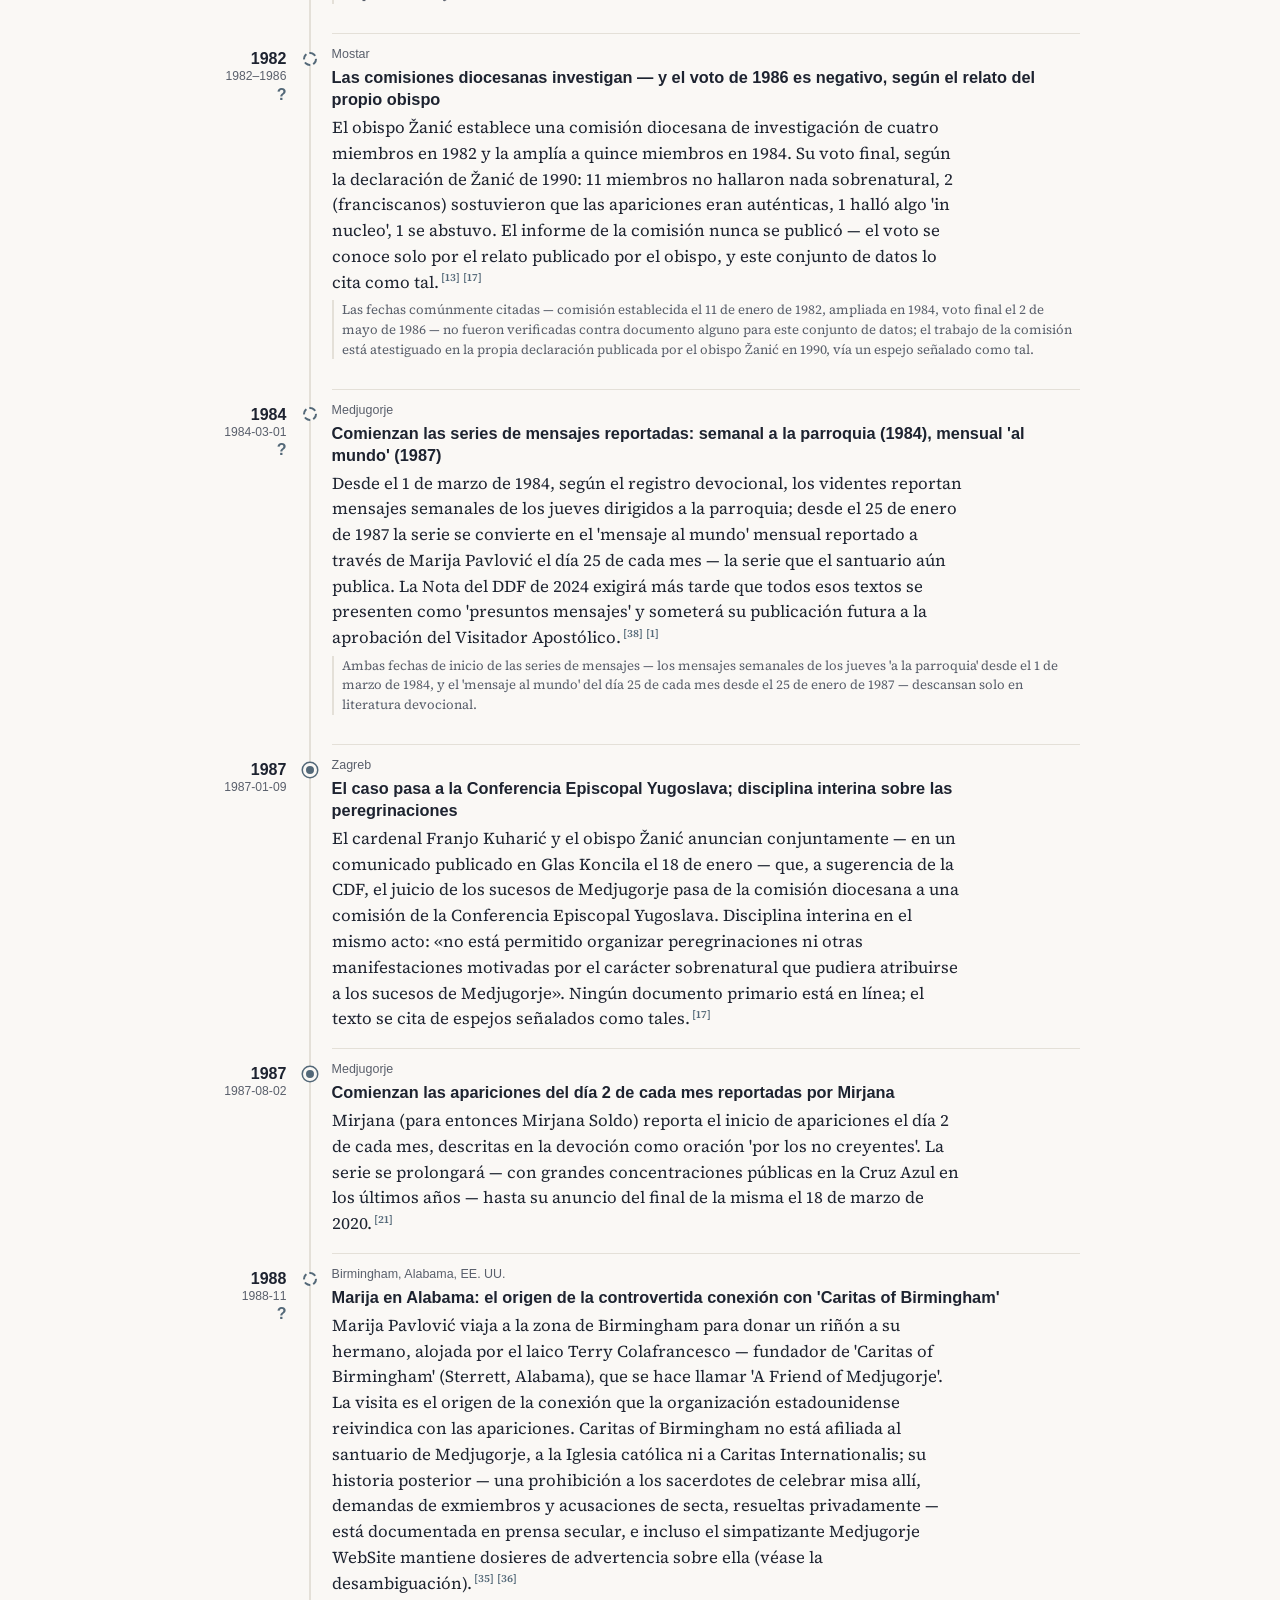
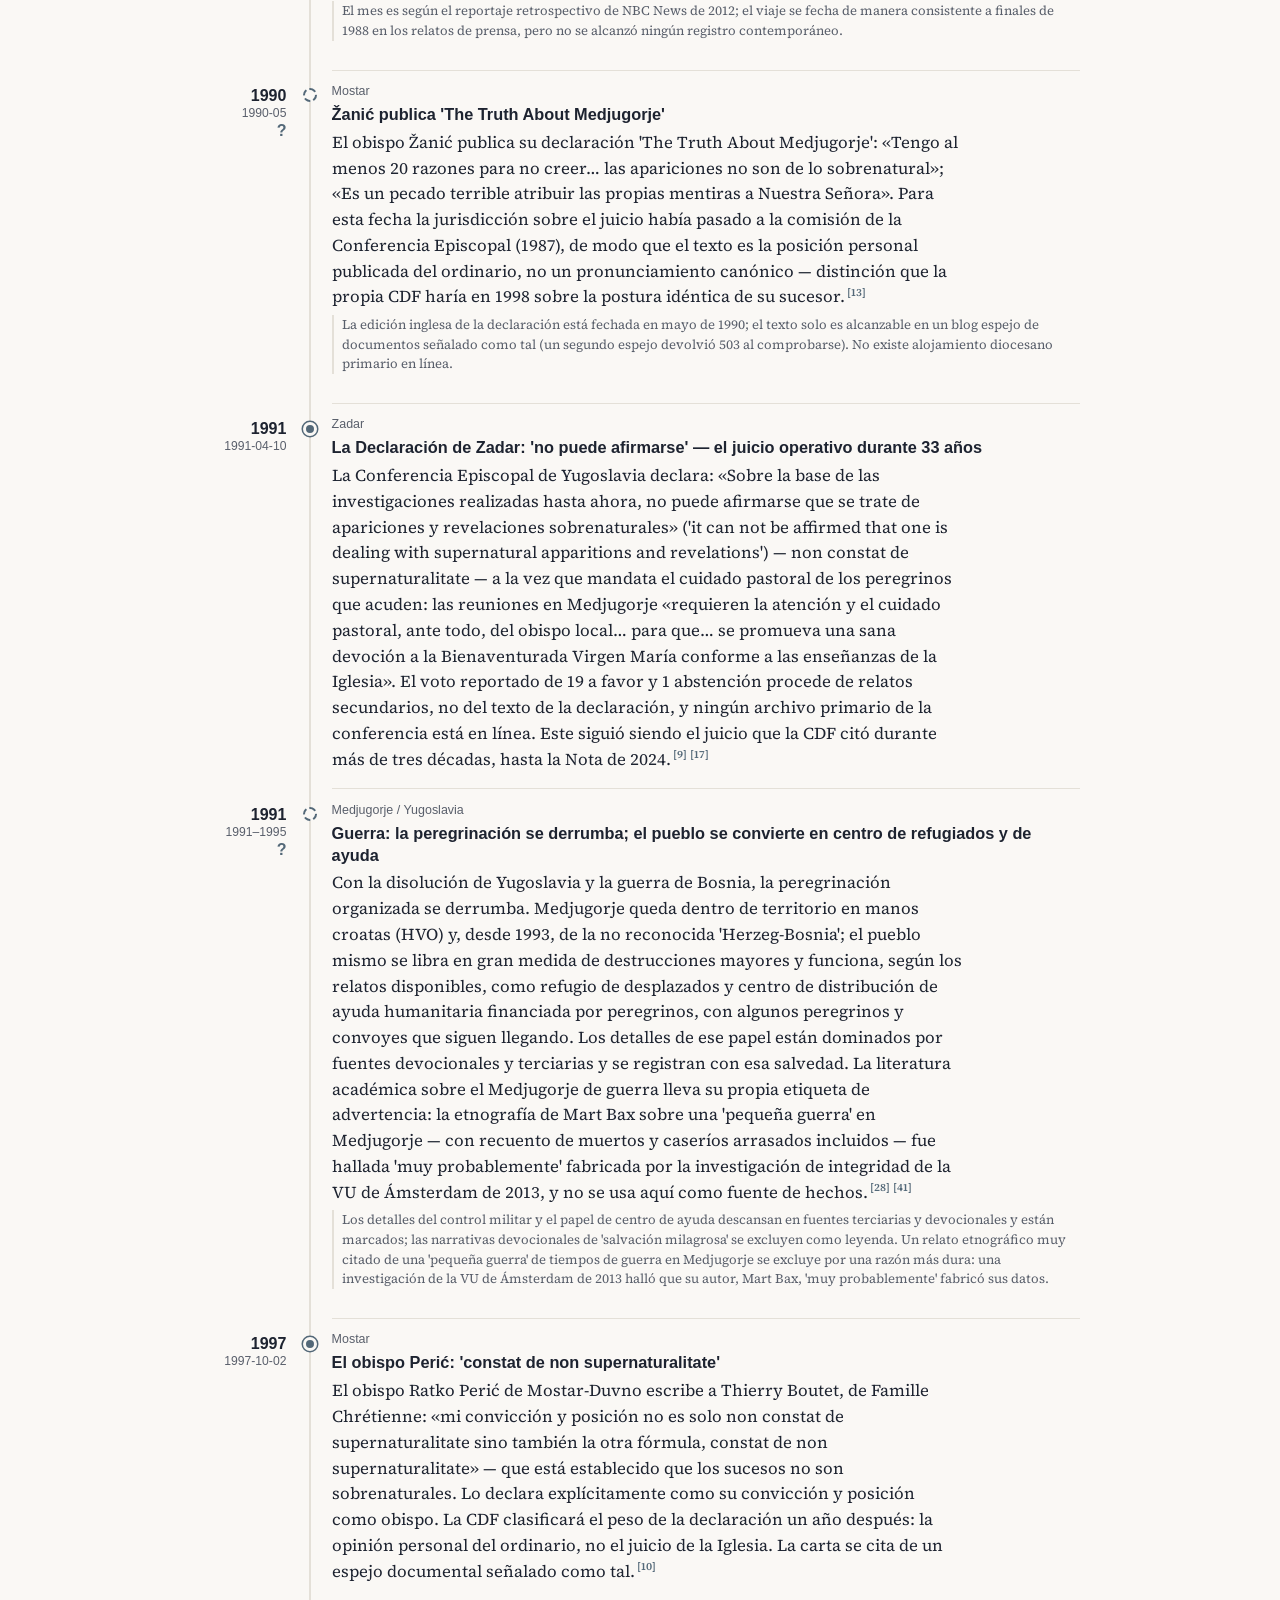
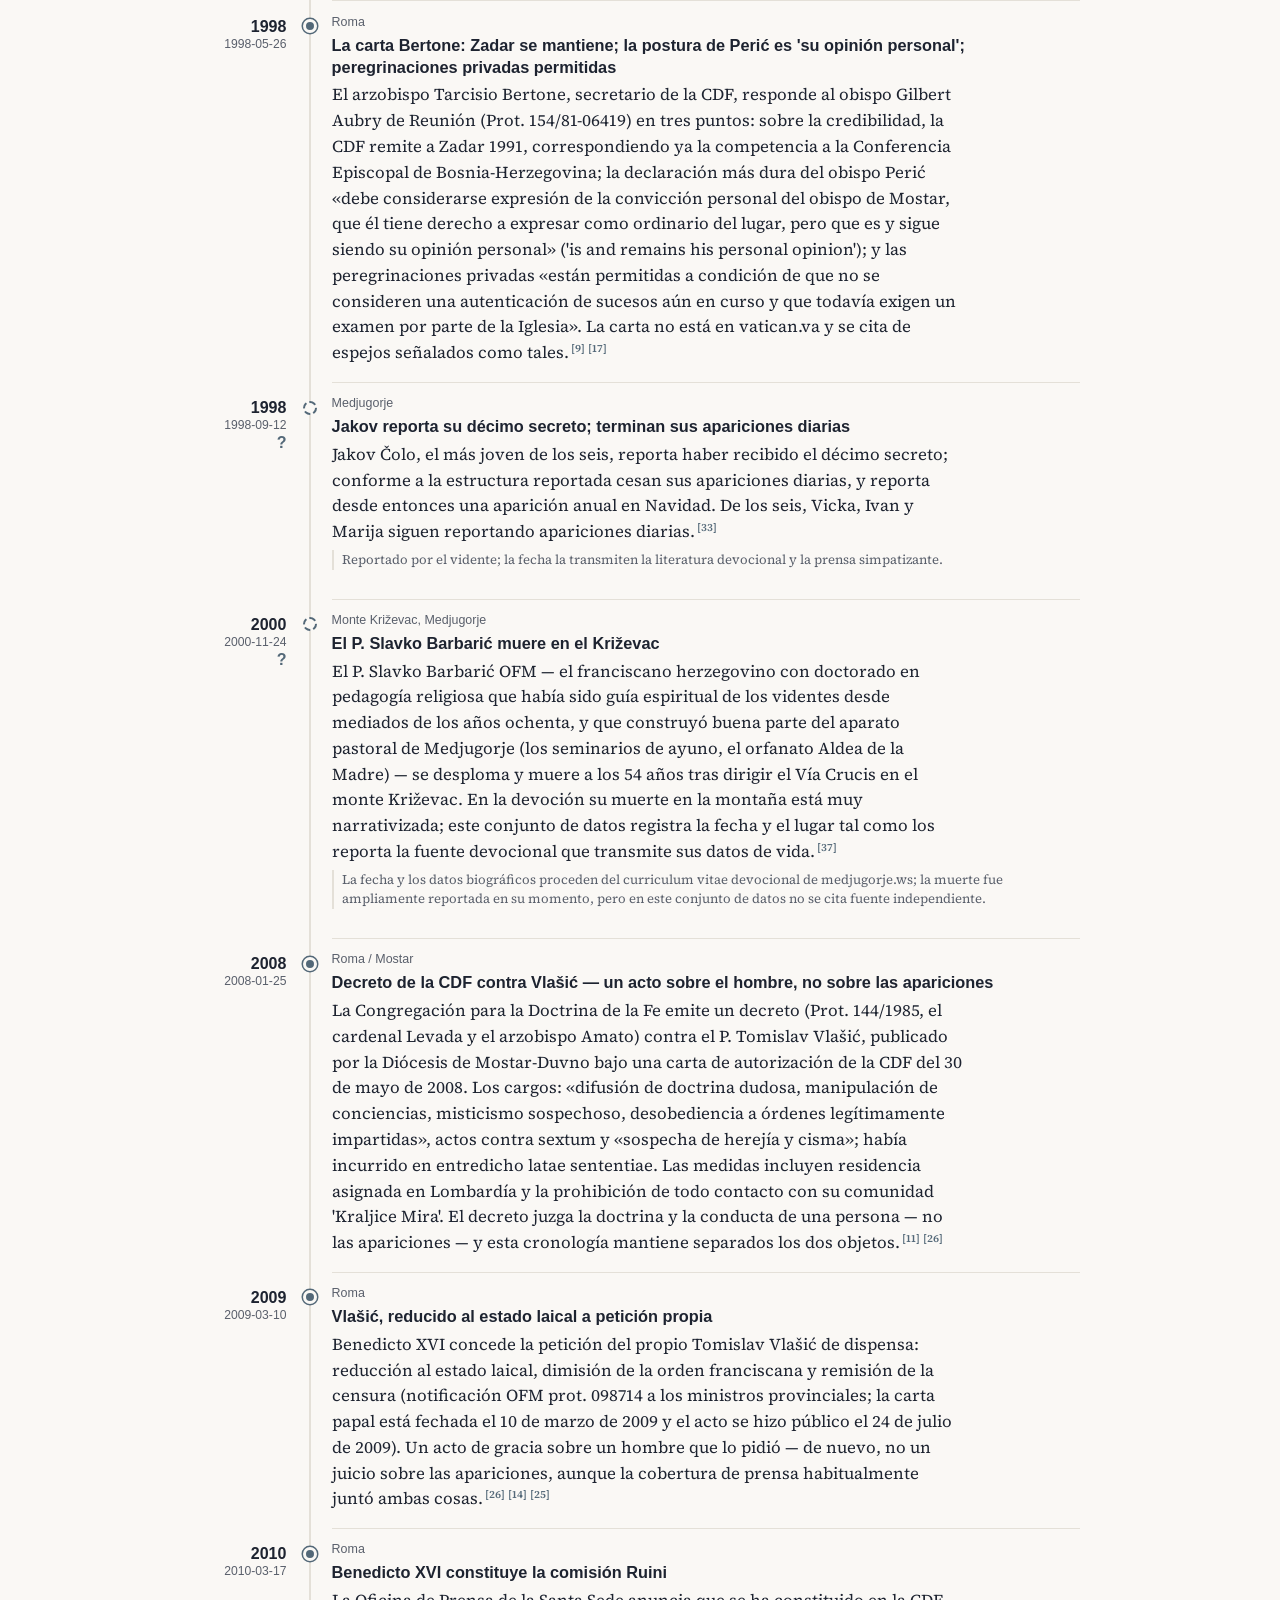
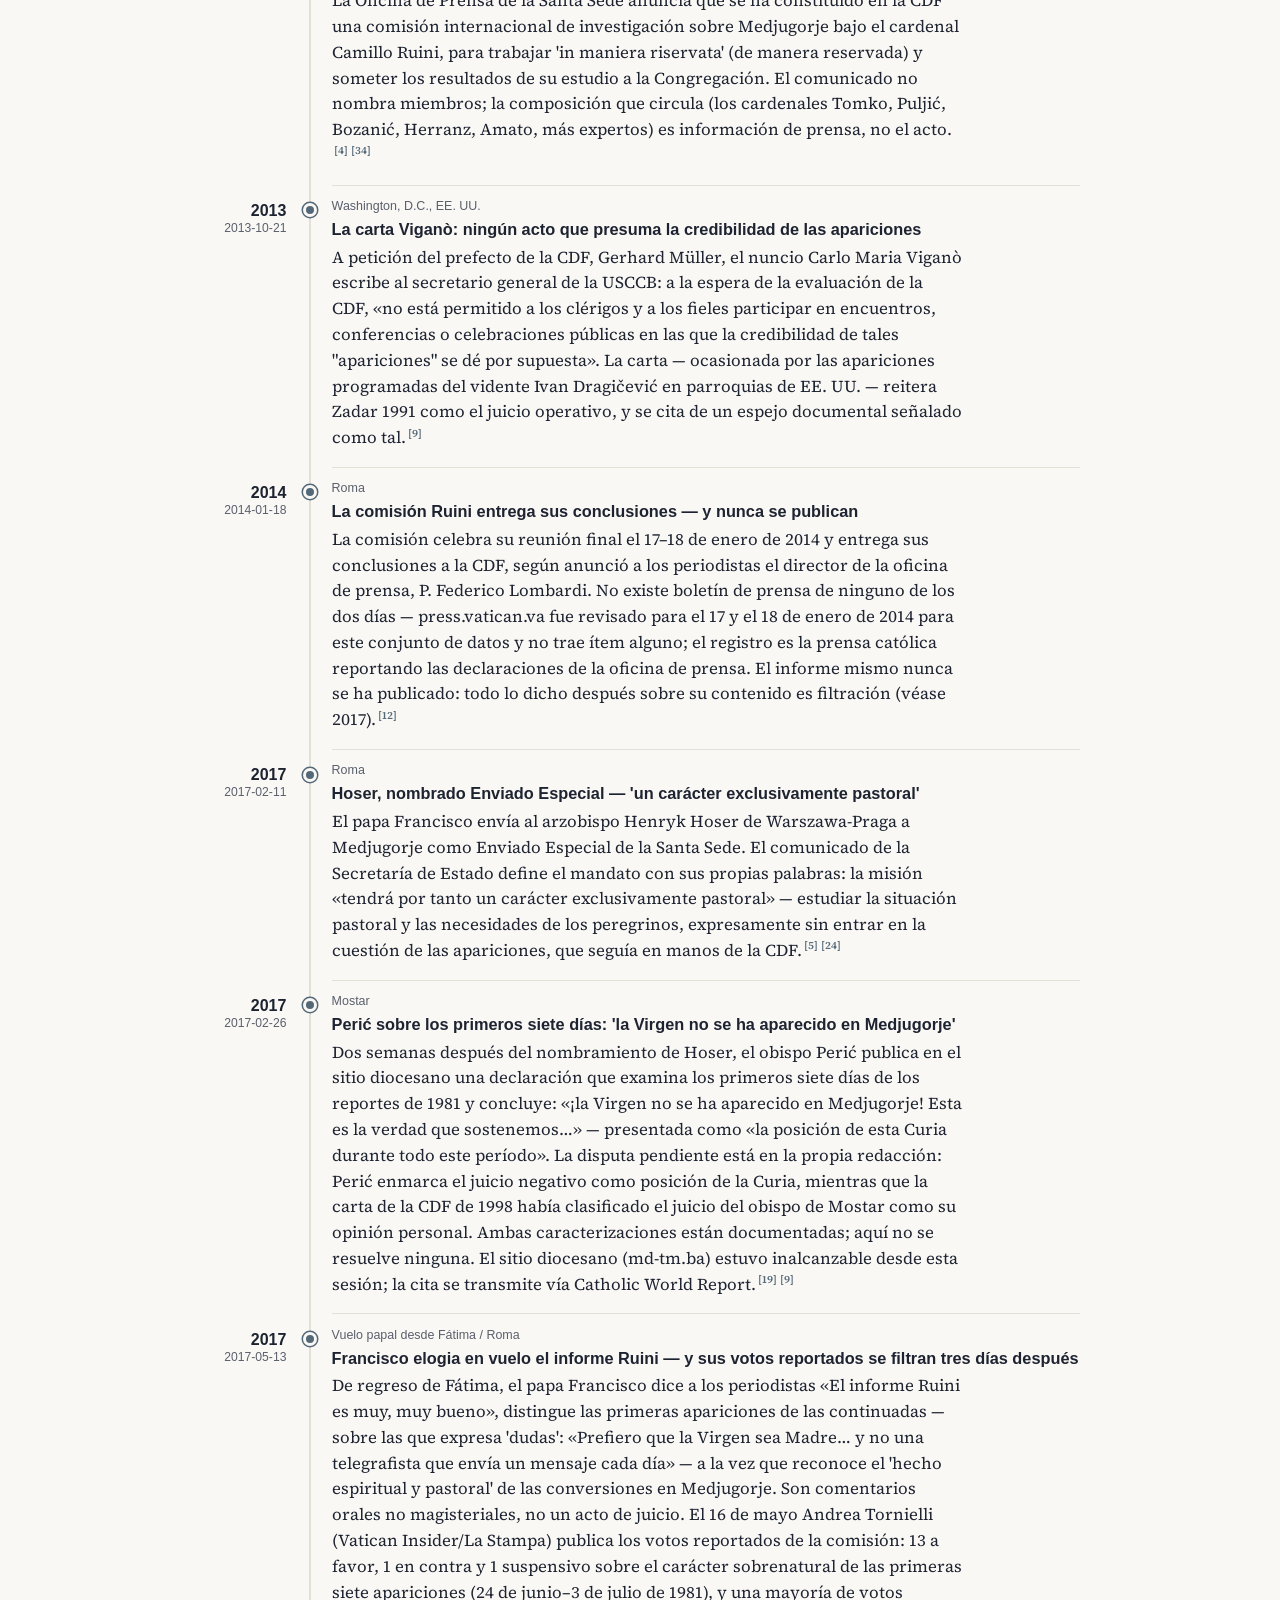
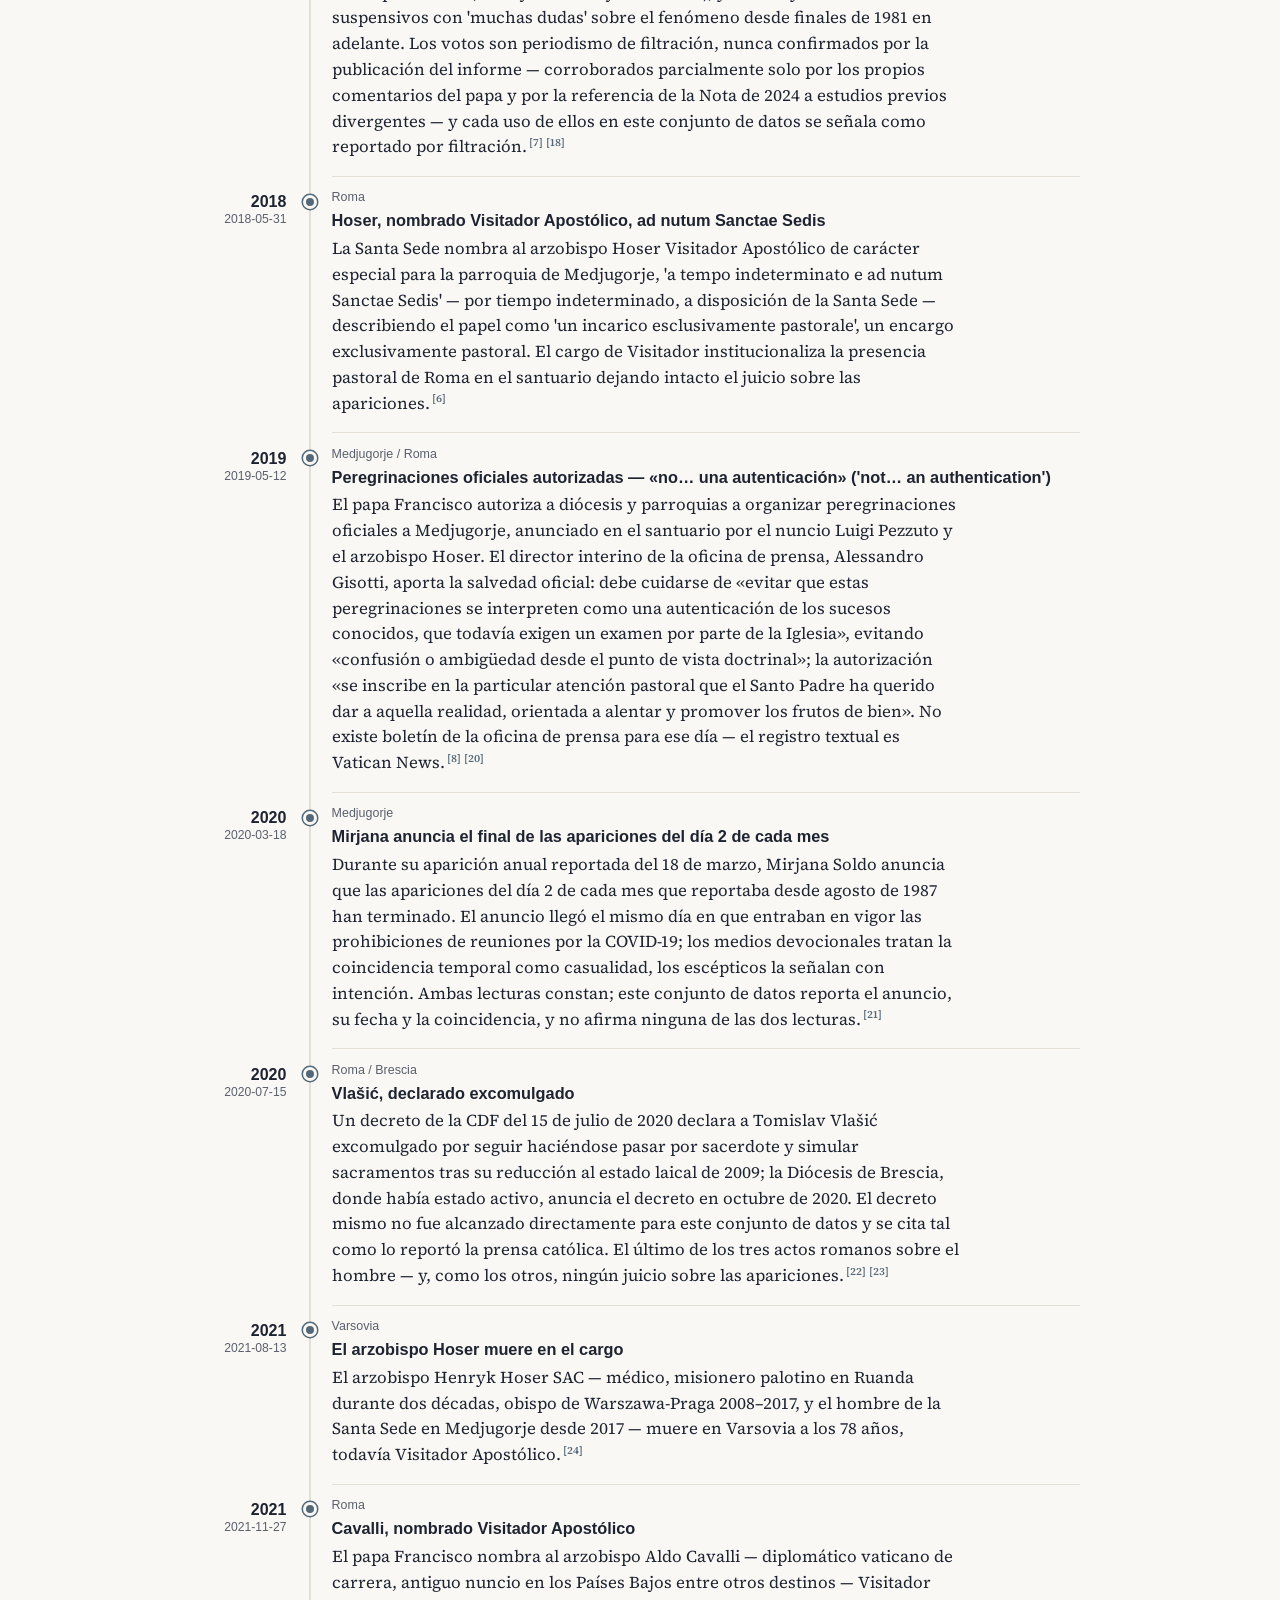
==== commit 2c37a623: "Adopt core#74/#118/#119/#120/#121/#123/#3: vocabulary, look, citations, disputed dates, shared tests" ====
--- a/docs/es/index.html
+++ b/docs/es/index.html
@@ -15,6 +15,7 @@
   </script>
   <link rel="stylesheet" href="../styles.css">
   <script src="../river.js" defer></script>
+  <script src="../cite.js" defer data-label="Referencia" data-all="Todas las referencias"></script>
   <link rel="canonical" href="https://cronologia.github.io/medjugorje/es/">
   <link rel="alternate" hreflang="en" href="https://cronologia.github.io/medjugorje/en/">
   <link rel="alternate" hreflang="es" href="https://cronologia.github.io/medjugorje/es/">
@@ -868,134 +869,134 @@
       espectro de perspectivas de forma deliberada; las afirmaciones controvertidas se atribuyen a sus autores.</p>
       <ol class="references">
         <li id="ref-1">
-          <a href="https://www.vatican.va/roman_curia/congregations/cfaith/documents/rc_ddf_doc_20240919_nota-esperienza-medjugorje_en.html" rel="noopener noreferrer" target="_blank">&#39;The Queen of Peace&#39; — Note About the Spiritual Experience Connected with Medjugorje (19 September 2024)</a> · <a class="archive-link" href="https://web.archive.org/web/20260807111659/https://www.vatican.va/roman_curia/congregations/cfaith/documents/rc_ddf_doc_20240919_nota-esperienza-medjugorje_en.html" rel="noopener noreferrer" target="_blank">🗄 archived 2026-08-07</a>
+          <a href="https://www.vatican.va/roman_curia/congregations/cfaith/documents/rc_ddf_doc_20240919_nota-esperienza-medjugorje_en.html" rel="noopener noreferrer" target="_blank">&#39;The Queen of Peace&#39; — Note About the Spiritual Experience Connected with Medjugorje (19 September 2024)</a> · <a class="archive-link" href="https://web.archive.org/web/20260807111659/https://www.vatican.va/roman_curia/congregations/cfaith/documents/rc_ddf_doc_20240919_nota-esperienza-medjugorje_en.html" rel="noopener noreferrer" target="_blank">🗄 archivado 2026-08-07</a>
           <span class="ref-meta">Dicastery for the Doctrine of the Faith, Holy See · oficial</span>
           <span class="ref-note">El acto mismo, en vatican.va — primario para todo lo que el nihil obstat de 2024 hace y, con igual importancia, para lo que su propio texto dice que no hace.</span>
         </li>
         <li id="ref-2">
-          <a href="https://www.vatican.va/roman_curia/congregations/cfaith/documents/rc_ddf_doc_20240517_norme-fenomeni-soprannaturali_en.html" rel="noopener noreferrer" target="_blank">Norms for Proceeding in the Discernment of Alleged Supernatural Phenomena (17 May 2024)</a> · <a class="archive-link" href="https://web.archive.org/web/20260820103848/https://www.vatican.va/roman_curia/congregations/cfaith/documents/rc_ddf_doc_20240517_norme-fenomeni-soprannaturali_en.html" rel="noopener noreferrer" target="_blank">🗄 archived 2026-08-20</a>
+          <a href="https://www.vatican.va/roman_curia/congregations/cfaith/documents/rc_ddf_doc_20240517_norme-fenomeni-soprannaturali_en.html" rel="noopener noreferrer" target="_blank">Norms for Proceeding in the Discernment of Alleged Supernatural Phenomena (17 May 2024)</a> · <a class="archive-link" href="https://web.archive.org/web/20260820103848/https://www.vatican.va/roman_curia/congregations/cfaith/documents/rc_ddf_doc_20240517_norme-fenomeni-soprannaturali_en.html" rel="noopener noreferrer" target="_blank">🗄 archivado 2026-08-20</a>
           <span class="ref-meta">Dicastery for the Doctrine of the Faith, Holy See · oficial</span>
           <span class="ref-note">El procedimiento actual de la Iglesia para juzgar apariciones referidas, en vigor desde el 19 de mayo de 2024 y base de la Nota sobre Medjugorje. Citado por las reglas que enuncia — art. 22 §2 (un nihil obstat no implica declaración de sobrenaturalidad) y art. 23 (por regla general, ninguna autoridad declarará sobrenaturales tales fenómenos).</span>
         </li>
         <li id="ref-3">
-          <a href="https://press.vatican.va/content/salastampa/en/bollettino/pubblico/2024/09/19/240919i.html" rel="noopener noreferrer" target="_blank">Press conference presenting the Note &#39;The Queen of Peace&#39; (19 September 2024)</a> · <a class="archive-link" href="https://web.archive.org/web/20250729200416/https://press.vatican.va/content/salastampa/en/bollettino/pubblico/2024/09/19/240919i.html" rel="noopener noreferrer" target="_blank">🗄 archived 2025-07-29</a>
+          <a href="https://press.vatican.va/content/salastampa/en/bollettino/pubblico/2024/09/19/240919i.html" rel="noopener noreferrer" target="_blank">Press conference presenting the Note &#39;The Queen of Peace&#39; (19 September 2024)</a> · <a class="archive-link" href="https://web.archive.org/web/20250729200416/https://press.vatican.va/content/salastampa/en/bollettino/pubblico/2024/09/19/240919i.html" rel="noopener noreferrer" target="_blank">🗄 archivado 2025-07-29</a>
           <span class="ref-meta">Holy See Press Office · oficial</span>
           <span class="ref-note">Fuente de las estadísticas de peregrinos y comuniones citadas en este conjunto de datos — todas ellas registros o estimaciones del propio santuario, citados por el Dicasterio. La página renderiza contenido mínimo sin JavaScript; se recomienda una instantánea de Wayback.</span>
         </li>
         <li id="ref-4">
-          <a href="https://press.vatican.va/content/salastampa/it/bollettino/pubblico/2010/03/17/0152/00367.html" rel="noopener noreferrer" target="_blank">Comunicato: Commissione internazionale di inchiesta su Medjugorje (17 March 2010)</a> · <a class="archive-link" href="https://web.archive.org/web/20260509170846/https://press.vatican.va/content/salastampa/it/bollettino/pubblico/2010/03/17/0152/00367.html" rel="noopener noreferrer" target="_blank">🗄 archived 2026-05-09</a>
+          <a href="https://press.vatican.va/content/salastampa/it/bollettino/pubblico/2010/03/17/0152/00367.html" rel="noopener noreferrer" target="_blank">Comunicato: Commissione internazionale di inchiesta su Medjugorje (17 March 2010)</a> · <a class="archive-link" href="https://web.archive.org/web/20260509170846/https://press.vatican.va/content/salastampa/it/bollettino/pubblico/2010/03/17/0152/00367.html" rel="noopener noreferrer" target="_blank">🗄 archivado 2026-05-09</a>
           <span class="ref-meta">Holy See Press Office · oficial</span>
           <span class="ref-note">El comunicado constituyente, primario y literal — nombra al cardenal Ruini y el procedimiento reservado, y no nombra a ningún otro miembro. Necesita un User-Agent de navegador para su descarga.</span>
         </li>
         <li id="ref-5">
-          <a href="https://press.vatican.va/content/salastampa/it/bollettino/pubblico/2017/02/11/0092/00219.html" rel="noopener noreferrer" target="_blank">Comunicato: Inviato Speciale della Santa Sede per Medjugorje (11 February 2017)</a> · <a class="archive-link" href="https://web.archive.org/web/20241210213036/https://press.vatican.va/content/salastampa/it/bollettino/pubblico/2017/02/11/0092/00219.html" rel="noopener noreferrer" target="_blank">🗄 archived 2024-12-10</a>
+          <a href="https://press.vatican.va/content/salastampa/it/bollettino/pubblico/2017/02/11/0092/00219.html" rel="noopener noreferrer" target="_blank">Comunicato: Inviato Speciale della Santa Sede per Medjugorje (11 February 2017)</a> · <a class="archive-link" href="https://web.archive.org/web/20241210213036/https://press.vatican.va/content/salastampa/it/bollettino/pubblico/2017/02/11/0092/00219.html" rel="noopener noreferrer" target="_blank">🗄 archivado 2024-12-10</a>
           <span class="ref-meta">Holy See Press Office · oficial</span>
           <span class="ref-note">El comunicado del Enviado Especial, primario — fuente de la formulación &#39;carattere esclusivamente pastorale&#39;. Necesita un User-Agent de navegador para su descarga.</span>
         </li>
         <li id="ref-6">
-          <a href="https://press.vatican.va/content/salastampa/en/bollettino/pubblico/2018/05/31/180531b.html" rel="noopener noreferrer" target="_blank">Communiqué: Apostolic Visitor of a special character for the parish of Medjugorje (31 May 2018)</a> · <a class="archive-link" href="https://web.archive.org/web/20250525044323/https://press.vatican.va/content/salastampa/en/bollettino/pubblico/2018/05/31/180531b.html" rel="noopener noreferrer" target="_blank">🗄 archived 2025-05-25</a>
+          <a href="https://press.vatican.va/content/salastampa/en/bollettino/pubblico/2018/05/31/180531b.html" rel="noopener noreferrer" target="_blank">Communiqué: Apostolic Visitor of a special character for the parish of Medjugorje (31 May 2018)</a> · <a class="archive-link" href="https://web.archive.org/web/20250525044323/https://press.vatican.va/content/salastampa/en/bollettino/pubblico/2018/05/31/180531b.html" rel="noopener noreferrer" target="_blank">🗄 archivado 2025-05-25</a>
           <span class="ref-meta">Holy See Press Office · oficial</span>
           <span class="ref-note">El nombramiento del Visitador Apostólico, primario — &#39;ad nutum Sanctae Sedis&#39;, &#39;un encargo exclusivamente pastoral&#39;.</span>
         </li>
         <li id="ref-7">
-          <a href="https://www.vatican.va/content/francesco/en/speeches/2017/may/documents/papa-francesco_20170513_voloritorno-fatima.html" rel="noopener noreferrer" target="_blank">Press conference on the return flight from Fátima (13 May 2017)</a> · <a class="archive-link" href="https://web.archive.org/web/20260302072827/https://www.vatican.va/content/francesco/en/speeches/2017/may/documents/papa-francesco_20170513_voloritorno-fatima.html" rel="noopener noreferrer" target="_blank">🗄 archived 2026-03-02</a>
+          <a href="https://www.vatican.va/content/francesco/en/speeches/2017/may/documents/papa-francesco_20170513_voloritorno-fatima.html" rel="noopener noreferrer" target="_blank">Press conference on the return flight from Fátima (13 May 2017)</a> · <a class="archive-link" href="https://web.archive.org/web/20260302072827/https://www.vatican.va/content/francesco/en/speeches/2017/may/documents/papa-francesco_20170513_voloritorno-fatima.html" rel="noopener noreferrer" target="_blank">🗄 archivado 2026-03-02</a>
           <span class="ref-meta">Holy See — official transcript · oficial</span>
           <span class="ref-note">Transcripción primaria de comentarios orales no magisteriales — citada como las palabras atribuidas al papa sobre el informe Ruini y las apariciones continuadas, no como un acto de juicio.</span>
         </li>
         <li id="ref-8">
-          <a href="https://www.vaticannews.va/en/pope/news/2019-05/pope-authorizes-pilgrimages-to-medjugorje.html" rel="noopener noreferrer" target="_blank">Pope authorizes pilgrimages to Medjugorje (12 May 2019)</a> · <a class="archive-link" href="https://web.archive.org/web/20260220190239/https://www.vaticannews.va/en/pope/news/2019-05/pope-authorizes-pilgrimages-to-medjugorje.html" rel="noopener noreferrer" target="_blank">🗄 archived 2026-02-20</a>
+          <a href="https://www.vaticannews.va/en/pope/news/2019-05/pope-authorizes-pilgrimages-to-medjugorje.html" rel="noopener noreferrer" target="_blank">Pope authorizes pilgrimages to Medjugorje (12 May 2019)</a> · <a class="archive-link" href="https://web.archive.org/web/20260220190239/https://www.vaticannews.va/en/pope/news/2019-05/pope-authorizes-pilgrimages-to-medjugorje.html" rel="noopener noreferrer" target="_blank">🗄 archivado 2026-02-20</a>
           <span class="ref-meta">Vatican News · prensa</span>
           <span class="ref-note">El medio de comunicación propio de la Santa Sede, y el único registro textual de la salvedad de Gisotti — no existe boletín de la oficina de prensa para ese día. Devuelve 403 a las descargas simples; necesita un User-Agent de navegador.</span>
         </li>
         <li id="ref-9">
-          <a href="http://www.miraclehunter.com/marian_apparitions/statements/medjugorje_statement_01.html" rel="noopener noreferrer" target="_blank">Medjugorje — Church statements archive (Zadar Declaration 1991; Bertone letter 1998; Viganò letter 2013)</a> · <a class="archive-link" href="https://web.archive.org/web/20251007070404/http://www.miraclehunter.com/marian_apparitions/statements/medjugorje_statement_01.html" rel="noopener noreferrer" target="_blank">🗄 archived 2025-10-07</a>
+          <a href="http://www.miraclehunter.com/marian_apparitions/statements/medjugorje_statement_01.html" rel="noopener noreferrer" target="_blank">Medjugorje — Church statements archive (Zadar Declaration 1991; Bertone letter 1998; Viganò letter 2013)</a> · <a class="archive-link" href="https://web.archive.org/web/20251007070404/http://www.miraclehunter.com/marian_apparitions/statements/medjugorje_statement_01.html" rel="noopener noreferrer" target="_blank">🗄 archivado 2025-10-07</a>
           <span class="ref-meta">Miracle Hunter · archivo</span>
           <span class="ref-note">Un sitio independiente de catalogación de apariciones que aloja textos documentales — un espejo señalado como tal, no un archivo institucional. Para la Declaración de Zadar, la carta Bertone y la carta Viganò no hay alojamiento institucional primario en línea, de modo que esos textos clave descansan en espejos como este; la cifra del voto de Zadar de 19–1 procede de relatos secundarios, no del texto de la declaración.</span>
         </li>
         <li id="ref-10">
-          <a href="https://www.catholicculture.org/culture/library/view.cfm?recnum=317" rel="noopener noreferrer" target="_blank">Bishop Ratko Perić, letter to Thierry Boutet on Medjugorje (2 October 1997)</a> · <a class="archive-link" href="https://web.archive.org/web/20251012080940/https://www.catholicculture.org/culture/library/view.cfm?recnum=317" rel="noopener noreferrer" target="_blank">🗄 archived 2025-10-12</a>
+          <a href="https://www.catholicculture.org/culture/library/view.cfm?recnum=317" rel="noopener noreferrer" target="_blank">Bishop Ratko Perić, letter to Thierry Boutet on Medjugorje (2 October 1997)</a> · <a class="archive-link" href="https://web.archive.org/web/20251012080940/https://www.catholicculture.org/culture/library/view.cfm?recnum=317" rel="noopener noreferrer" target="_blank">🗄 archivado 2025-10-12</a>
           <span class="ref-meta">Catholic Culture library · archivo</span>
           <span class="ref-note">Espejo documental mantenido por una editorial católica conservadora — señalado como espejo; el original diocesano no es alcanzable en línea.</span>
         </li>
         <li id="ref-11">
-          <a href="https://www.catholicculture.org/culture/library/view.cfm?recnum=8411" rel="noopener noreferrer" target="_blank">CDF decree concerning Fr. Tomislav Vlašić (25 January 2008), as published by the Diocese of Mostar-Duvno</a> · <a class="archive-link" href="https://web.archive.org/web/20220516214742/https://www.catholicculture.org/culture/library/view.cfm?recnum=8411" rel="noopener noreferrer" target="_blank">🗄 archived 2022-05-16</a>
+          <a href="https://www.catholicculture.org/culture/library/view.cfm?recnum=8411" rel="noopener noreferrer" target="_blank">CDF decree concerning Fr. Tomislav Vlašić (25 January 2008), as published by the Diocese of Mostar-Duvno</a> · <a class="archive-link" href="https://web.archive.org/web/20220516214742/https://www.catholicculture.org/culture/library/view.cfm?recnum=8411" rel="noopener noreferrer" target="_blank">🗄 archivado 2022-05-16</a>
           <span class="ref-meta">Catholic Culture library · archivo</span>
           <span class="ref-note">Espejo de la publicación diocesana del decreto de la CDF (Prot. 144/1985, con la carta de autorización de la CDF del 30 de mayo de 2008) — señalado como espejo; el sitio diocesano es inalcanzable desde este entorno.</span>
         </li>
         <li id="ref-12">
-          <a href="https://www.catholicculture.org/news/headlines/index.cfm?storyid=20239" rel="noopener noreferrer" target="_blank">Vatican commission completes study of Medjugorje (January 2014)</a> · <a class="archive-link" href="https://web.archive.org/web/20260311213926/https://www.catholicculture.org/news/headlines/index.cfm?storyid=20239" rel="noopener noreferrer" target="_blank">🗄 archived 2026-03-11</a>
+          <a href="https://www.catholicculture.org/news/headlines/index.cfm?storyid=20239" rel="noopener noreferrer" target="_blank">Vatican commission completes study of Medjugorje (January 2014)</a> · <a class="archive-link" href="https://web.archive.org/web/20260311213926/https://www.catholicculture.org/news/headlines/index.cfm?storyid=20239" rel="noopener noreferrer" target="_blank">🗄 archivado 2026-03-11</a>
           <span class="ref-meta">Catholic Culture news · prensa</span>
           <span class="ref-note">Confirmación periodística de la reunión final y la entrega de la comisión Ruini — citada porque no existe boletín de la oficina de prensa para el 17–18 de enero de 2014 (comprobado para este conjunto de datos).</span>
         </li>
         <li id="ref-13">
-          <a href="https://medjugorjedocuments.blogspot.com/2008/09/truth-about-medjugorje-by-bishop-pavao.html" rel="noopener noreferrer" target="_blank">Bishop Pavao Žanić, &#39;The Truth About Medjugorje&#39; (1990)</a> · <a class="archive-link" href="https://web.archive.org/web/20260305163149/https://medjugorjedocuments.blogspot.com/2008/09/truth-about-medjugorje-by-bishop-pavao.html" rel="noopener noreferrer" target="_blank">🗄 archived 2026-03-05</a>
+          <a href="https://medjugorjedocuments.blogspot.com/2008/09/truth-about-medjugorje-by-bishop-pavao.html" rel="noopener noreferrer" target="_blank">Bishop Pavao Žanić, &#39;The Truth About Medjugorje&#39; (1990)</a> · <a class="archive-link" href="https://web.archive.org/web/20260305163149/https://medjugorjedocuments.blogspot.com/2008/09/truth-about-medjugorje-by-bishop-pavao.html" rel="noopener noreferrer" target="_blank">🗄 archivado 2026-03-05</a>
           <span class="ref-meta">Official Documents on Medjugorje blog · archivo</span>
           <span class="ref-note">Un blog espejo de documentos con curaduría de inclinación crítica — señalado como espejo. También la fuente de la historia de la comisión de 1982–1986 tal como la cuenta la propia declaración del obispo; un segundo espejo (sanctepater.com) devolvió 503 al comprobarse.</span>
         </li>
         <li id="ref-14">
-          <a href="https://medjugorjedocuments.blogspot.com/2009/07/fr-tomislav-vlasic-ofm-laicized-by-holy.html" rel="noopener noreferrer" target="_blank">Fr. Tomislav Vlašić OFM laicized by the Holy See (OFM notification, prot. 098714; July 2009)</a> · <a class="archive-link" href="https://web.archive.org/web/20250913232250/https://medjugorjedocuments.blogspot.com/2009/07/fr-tomislav-vlasic-ofm-laicized-by-holy.html" rel="noopener noreferrer" target="_blank">🗄 archived 2025-09-13</a>
+          <a href="https://medjugorjedocuments.blogspot.com/2009/07/fr-tomislav-vlasic-ofm-laicized-by-holy.html" rel="noopener noreferrer" target="_blank">Fr. Tomislav Vlašić OFM laicized by the Holy See (OFM notification, prot. 098714; July 2009)</a> · <a class="archive-link" href="https://web.archive.org/web/20250913232250/https://medjugorjedocuments.blogspot.com/2009/07/fr-tomislav-vlasic-ofm-laicized-by-holy.html" rel="noopener noreferrer" target="_blank">🗄 archivado 2025-09-13</a>
           <span class="ref-meta">Official Documents on Medjugorje blog · archivo</span>
           <span class="ref-note">Blog espejo de documentos, curaduría de inclinación crítica — señalado como espejo; transmite la notificación OFM de la reducción al estado laical.</span>
         </li>
         <li id="ref-15">
-          <a href="https://medjugorjedocuments.blogspot.com/2010/11/1975-decree-romanis-pontificibus.html" rel="noopener noreferrer" target="_blank">The 1975 Decree — Romanis Pontificibus (Paul VI, 6 June 1975)</a> · <a class="archive-link" href="https://web.archive.org/web/20260415162407/https://medjugorjedocuments.blogspot.com/2010/11/1975-decree-romanis-pontificibus.html" rel="noopener noreferrer" target="_blank">🗄 archived 2026-04-15</a>
+          <a href="https://medjugorjedocuments.blogspot.com/2010/11/1975-decree-romanis-pontificibus.html" rel="noopener noreferrer" target="_blank">The 1975 Decree — Romanis Pontificibus (Paul VI, 6 June 1975)</a> · <a class="archive-link" href="https://web.archive.org/web/20260415162407/https://medjugorjedocuments.blogspot.com/2010/11/1975-decree-romanis-pontificibus.html" rel="noopener noreferrer" target="_blank">🗄 archivado 2026-04-15</a>
           <span class="ref-meta">Official Documents on Medjugorje blog · archivo</span>
           <span class="ref-note">Blog espejo de documentos que aloja el texto del decreto — señalado como espejo; sin alojamiento primario en línea.</span>
         </li>
         <li id="ref-16">
-          <a href="http://www.medjugorje.hr/en/medjugorje-phenomenon/church/bishops/mostar/" rel="noopener noreferrer" target="_blank">Stance of the Bishop of Mostar (Žanić&#39;s 1981 statements)</a> · <a class="archive-link" href="https://web.archive.org/web/20170714180843/http://www.medjugorje.hr/en/medjugorje-phenomenon/church/bishops/mostar" rel="noopener noreferrer" target="_blank">🗄 archived 2017-07-14</a>
+          <a href="http://www.medjugorje.hr/en/medjugorje-phenomenon/church/bishops/mostar/" rel="noopener noreferrer" target="_blank">Stance of the Bishop of Mostar (Žanić&#39;s 1981 statements)</a> · <a class="archive-link" href="https://web.archive.org/web/20170714180843/http://www.medjugorje.hr/en/medjugorje-phenomenon/church/bishops/mostar" rel="noopener noreferrer" target="_blank">🗄 archivado 2017-07-14</a>
           <span class="ref-meta">Information Centre &#39;Mir&#39; Medjugorje · web</span>
           <span class="ref-note">El sitio propio del santuario — perspectiva pro-apariciones, y la única fuente alcanzable de las citas del obispo Žanić de 1981, que acompaña de una controvertida explicación de su giro por &#39;presión de la policía secreta&#39;. Citado por las citas; el encuadre se le atribuye.</span>
         </li>
         <li id="ref-17">
-          <a href="https://www.ewtn.com/catholicism/answers/medjugorje-21353" rel="noopener noreferrer" target="_blank">Medjugorje (Alleged Apparition) — documents and commission history</a> · <a class="archive-link" href="https://web.archive.org/web/20251218062315/https://www.ewtn.com/catholicism/answers/medjugorje-21353" rel="noopener noreferrer" target="_blank">🗄 archived 2025-12-18</a>
+          <a href="https://www.ewtn.com/catholicism/answers/medjugorje-21353" rel="noopener noreferrer" target="_blank">Medjugorje (Alleged Apparition) — documents and commission history</a> · <a class="archive-link" href="https://web.archive.org/web/20251218062315/https://www.ewtn.com/catholicism/answers/medjugorje-21353" rel="noopener noreferrer" target="_blank">🗄 archivado 2025-12-18</a>
           <span class="ref-meta">EWTN · web</span>
           <span class="ref-note">La página de referencia de un medio apologético que aloja el texto de Zadar 1991, los extractos del comunicado de 1987 y la historia de la comisión — un espejo señalado como tal, con perspectiva simpatizante de lo oficial.</span>
         </li>
         <li id="ref-18">
-          <a href="https://www.catholicnewsagency.com/news/36051/medjugorje-the-findings-of-the-ruini-report" rel="noopener noreferrer" target="_blank">Medjugorje: the findings of the Ruini report (Tornielli, 16 May 2017)</a> · <a class="archive-link" href="https://web.archive.org/web/20250902130622/https://www.catholicnewsagency.com//news/36051/medjugorje-the-findings-of-the-ruini-report" rel="noopener noreferrer" target="_blank">🗄 archived 2025-09-02</a>
+          <a href="https://www.catholicnewsagency.com/news/36051/medjugorje-the-findings-of-the-ruini-report" rel="noopener noreferrer" target="_blank">Medjugorje: the findings of the Ruini report (Tornielli, 16 May 2017)</a> · <a class="archive-link" href="https://web.archive.org/web/20250902130622/https://www.catholicnewsagency.com//news/36051/medjugorje-the-findings-of-the-ruini-report" rel="noopener noreferrer" target="_blank">🗄 archivado 2025-09-02</a>
           <span class="ref-meta">Catholic News Agency · prensa</span>
           <span class="ref-note">Espejo del reportaje de Andrea Tornielli en Vatican Insider/La Stampa — periodismo de filtración sobre un documento inédito, nunca confirmado por publicación. Cada cifra de votos de este conjunto de datos remonta aquí y se señala como reportada por filtración.</span>
         </li>
         <li id="ref-19">
-          <a href="https://www.catholicworldreport.com/2017/02/28/local-bishop-the-madonna-has-not-appeared-in-medjugorje/" rel="noopener noreferrer" target="_blank">Local bishop: &#39;The Madonna has not appeared in Medjugorje&#39; (28 February 2017)</a> · <a class="archive-link" href="https://web.archive.org/web/20251216001045/https://www.catholicworldreport.com/2017/02/28/local-bishop-the-madonna-has-not-appeared-in-medjugorje/" rel="noopener noreferrer" target="_blank">🗄 archived 2025-12-16</a>
+          <a href="https://www.catholicworldreport.com/2017/02/28/local-bishop-the-madonna-has-not-appeared-in-medjugorje/" rel="noopener noreferrer" target="_blank">Local bishop: &#39;The Madonna has not appeared in Medjugorje&#39; (28 February 2017)</a> · <a class="archive-link" href="https://web.archive.org/web/20251216001045/https://www.catholicworldreport.com/2017/02/28/local-bishop-the-madonna-has-not-appeared-in-medjugorje/" rel="noopener noreferrer" target="_blank">🗄 archivado 2025-12-16</a>
           <span class="ref-meta">Catholic World Report · prensa</span>
           <span class="ref-note">Medio de noticias católico; el transmisor de la declaración del obispo Perić del 26 de febrero de 2017, al estar el sitio diocesano (md-tm.ba) inalcanzable desde esta sesión.</span>
         </li>
         <li id="ref-20">
-          <a href="https://www.catholicworldreport.com/2019/05/12/pope-permits-pilgrimages-to-medjugorje-as-apparitions-continue-to-be-studied/" rel="noopener noreferrer" target="_blank">Pope permits pilgrimages to Medjugorje as apparitions continue to be studied (12 May 2019)</a> · <a class="archive-link" href="https://web.archive.org/web/20260606023116/https://www.catholicworldreport.com/2019/05/12/pope-permits-pilgrimages-to-medjugorje-as-apparitions-continue-to-be-studied/" rel="noopener noreferrer" target="_blank">🗄 archived 2026-06-06</a>
+          <a href="https://www.catholicworldreport.com/2019/05/12/pope-permits-pilgrimages-to-medjugorje-as-apparitions-continue-to-be-studied/" rel="noopener noreferrer" target="_blank">Pope permits pilgrimages to Medjugorje as apparitions continue to be studied (12 May 2019)</a> · <a class="archive-link" href="https://web.archive.org/web/20260606023116/https://www.catholicworldreport.com/2019/05/12/pope-permits-pilgrimages-to-medjugorje-as-apparitions-continue-to-be-studied/" rel="noopener noreferrer" target="_blank">🗄 archivado 2026-06-06</a>
           <span class="ref-meta">Catholic World Report (Medio de noticias católico, que cita la salvedad de Gisotti; encuadre cuidadoso de &#39;presunto&#39;.) · prensa</span>
         </li>
         <li id="ref-21">
-          <a href="https://www.catholicworldreport.com/2020/03/18/medjugorje-visionary-says-monthly-apparitions-have-come-to-an-end/" rel="noopener noreferrer" target="_blank">Medjugorje &#39;visionary&#39; says monthly apparitions have come to an end (18 March 2020)</a> · <a class="archive-link" href="https://web.archive.org/web/20260511122158/https://www.catholicworldreport.com/2020/03/18/medjugorje-visionary-says-monthly-apparitions-have-come-to-an-end/" rel="noopener noreferrer" target="_blank">🗄 archived 2026-05-11</a>
+          <a href="https://www.catholicworldreport.com/2020/03/18/medjugorje-visionary-says-monthly-apparitions-have-come-to-an-end/" rel="noopener noreferrer" target="_blank">Medjugorje &#39;visionary&#39; says monthly apparitions have come to an end (18 March 2020)</a> · <a class="archive-link" href="https://web.archive.org/web/20260511122158/https://www.catholicworldreport.com/2020/03/18/medjugorje-visionary-says-monthly-apparitions-have-come-to-an-end/" rel="noopener noreferrer" target="_blank">🗄 archivado 2026-05-11</a>
           <span class="ref-meta">Catholic World Report · prensa</span>
           <span class="ref-note">Medio de noticias católico con encuadre cuidadoso de &#39;presunto&#39; — el registro del inicio en 1987 y el final en 2020 de las apariciones del día 2 de cada mes reportadas por Mirjana.</span>
         </li>
         <li id="ref-22">
-          <a href="https://www.catholicworldreport.com/2020/10/23/former-spiritual-director-of-medjugorje-visionaries-excommunicated/" rel="noopener noreferrer" target="_blank">Former spiritual director of Medjugorje visionaries excommunicated (23 October 2020)</a> · <a class="archive-link" href="https://web.archive.org/web/20260415003327/https://www.catholicworldreport.com/2020/10/23/former-spiritual-director-of-medjugorje-visionaries-excommunicated/" rel="noopener noreferrer" target="_blank">🗄 archived 2026-04-15</a>
+          <a href="https://www.catholicworldreport.com/2020/10/23/former-spiritual-director-of-medjugorje-visionaries-excommunicated/" rel="noopener noreferrer" target="_blank">Former spiritual director of Medjugorje visionaries excommunicated (23 October 2020)</a> · <a class="archive-link" href="https://web.archive.org/web/20260415003327/https://www.catholicworldreport.com/2020/10/23/former-spiritual-director-of-medjugorje-visionaries-excommunicated/" rel="noopener noreferrer" target="_blank">🗄 archivado 2026-04-15</a>
           <span class="ref-meta">Catholic World Report · prensa</span>
           <span class="ref-note">Reporta el decreto de la CDF del 15 de julio de 2020 tal como lo anunció la Diócesis de Brescia; el decreto mismo no fue alcanzado directamente para este conjunto de datos.</span>
         </li>
         <li id="ref-23">
-          <a href="https://cruxnow.com/church-in-europe/2020/10/former-spiritual-adviser-to-medjugorje-visionaries-excommunicated" rel="noopener noreferrer" target="_blank">Former spiritual adviser to Medjugorje visionaries excommunicated (October 2020)</a> · <a class="archive-link" href="https://web.archive.org/web/20251216123014/https://cruxnow.com/church-in-europe/2020/10/former-spiritual-adviser-to-medjugorje-visionaries-excommunicated" rel="noopener noreferrer" target="_blank">🗄 archived 2025-12-16</a>
+          <a href="https://cruxnow.com/church-in-europe/2020/10/former-spiritual-adviser-to-medjugorje-visionaries-excommunicated" rel="noopener noreferrer" target="_blank">Former spiritual adviser to Medjugorje visionaries excommunicated (October 2020)</a> · <a class="archive-link" href="https://web.archive.org/web/20251216123014/https://cruxnow.com/church-in-europe/2020/10/former-spiritual-adviser-to-medjugorje-visionaries-excommunicated" rel="noopener noreferrer" target="_blank">🗄 archivado 2025-12-16</a>
           <span class="ref-meta">Crux (Medio de noticias católico independiente; segundo testigo del anuncio del decreto de excomunión de 2020.) · prensa</span>
         </li>
         <li id="ref-24">
-          <a href="https://www.catholicworldreport.com/2021/08/14/archbishop-henryk-hoser-papal-envoy-to-medjugorje-has-died/" rel="noopener noreferrer" target="_blank">Archbishop Henryk Hoser, papal envoy to Medjugorje, has died (14 August 2021)</a> · <a class="archive-link" href="https://web.archive.org/web/20251111054741/https://www.catholicworldreport.com/2021/08/14/archbishop-henryk-hoser-papal-envoy-to-medjugorje-has-died/" rel="noopener noreferrer" target="_blank">🗄 archived 2025-11-11</a>
+          <a href="https://www.catholicworldreport.com/2021/08/14/archbishop-henryk-hoser-papal-envoy-to-medjugorje-has-died/" rel="noopener noreferrer" target="_blank">Archbishop Henryk Hoser, papal envoy to Medjugorje, has died (14 August 2021)</a> · <a class="archive-link" href="https://web.archive.org/web/20251111054741/https://www.catholicworldreport.com/2021/08/14/archbishop-henryk-hoser-papal-envoy-to-medjugorje-has-died/" rel="noopener noreferrer" target="_blank">🗄 archivado 2025-11-11</a>
           <span class="ref-meta">Catholic World Report · prensa</span>
           <span class="ref-note">Obituario; también testigo del encuadre pastoral de la misión de enviado de 2017 y de la estimación de peregrinos de Hoser previa a la pandemia.</span>
         </li>
         <li id="ref-25">
-          <a href="https://www.ewtnnews.com/world/europe/pope-benedict-laicizes-priest-connected-to-alleged-medjugorje-apparitions?redirectedfrom=cna" rel="noopener noreferrer" target="_blank">Pope Benedict laicizes priest connected to alleged Medjugorje apparitions (2009)</a> · <a class="archive-link" href="https://web.archive.org/web/20260831135529/https://www.ewtnnews.com/world/europe/pope-benedict-laicizes-priest-connected-to-alleged-medjugorje-apparitions?redirectedfrom=cna" rel="noopener noreferrer" target="_blank">🗄 archived 2026-08-31</a>
+          <a href="https://www.ewtnnews.com/world/europe/pope-benedict-laicizes-priest-connected-to-alleged-medjugorje-apparitions?redirectedfrom=cna" rel="noopener noreferrer" target="_blank">Pope Benedict laicizes priest connected to alleged Medjugorje apparitions (2009)</a> · <a class="archive-link" href="https://web.archive.org/web/20260831135529/https://www.ewtnnews.com/world/europe/pope-benedict-laicizes-priest-connected-to-alleged-medjugorje-apparitions?redirectedfrom=cna" rel="noopener noreferrer" target="_blank">🗄 archivado 2026-08-31</a>
           <span class="ref-meta">CNA via EWTN News (Espejo de noticias católico de la información sobre la reducción al estado laical de 2009.) · prensa</span>
         </li>
         <li id="ref-26">
-          <a href="https://www.bishop-accountability.org/news2009/07_08/2009_07_28_Caldwell_ExSpiritual.htm" rel="noopener noreferrer" target="_blank">Ex-Spiritual Director to Medjugorje Visionaries Laicized (Caldwell, Florida Catholic, 28 July 2009)</a> · <a class="archive-link" href="https://web.archive.org/web/20250810020039/https://www.bishop-accountability.org/news2009/07_08/2009_07_28_Caldwell_ExSpiritual.htm" rel="noopener noreferrer" target="_blank">🗄 archived 2025-08-10</a>
+          <a href="https://www.bishop-accountability.org/news2009/07_08/2009_07_28_Caldwell_ExSpiritual.htm" rel="noopener noreferrer" target="_blank">Ex-Spiritual Director to Medjugorje Visionaries Laicized (Caldwell, Florida Catholic, 28 July 2009)</a> · <a class="archive-link" href="https://web.archive.org/web/20250810020039/https://www.bishop-accountability.org/news2009/07_08/2009_07_28_Caldwell_ExSpiritual.htm" rel="noopener noreferrer" target="_blank">🗄 archivado 2025-08-10</a>
           <span class="ref-meta">BishopAccountability.org · archivo</span>
           <span class="ref-note">Un archivo documental sobre casos de abusos del clero, que preserva el reportaje del Florida Catholic — cita el texto del entredicho de 2008 y transmite la cronología del caso Vlašić.</span>
         </li>
         <li id="ref-27">
-          <a href="https://wrldrels.org/2026/05/19/our-lady-of-medjugorje/" rel="noopener noreferrer" target="_blank">Our Lady of Medjugorje (Peter Jan Margry)</a> · <a class="archive-link" href="https://web.archive.org/web/20260628211121/https://wrldrels.org/2026/05/19/our-lady-of-medjugorje/" rel="noopener noreferrer" target="_blank">🗄 archived 2026-06-28</a>
+          <a href="https://wrldrels.org/2026/05/19/our-lady-of-medjugorje/" rel="noopener noreferrer" target="_blank">Our Lady of Medjugorje (Peter Jan Margry)</a> · <a class="archive-link" href="https://web.archive.org/web/20260628211121/https://wrldrels.org/2026/05/19/our-lady-of-medjugorje/" rel="noopener noreferrer" target="_blank">🗄 archivado 2026-06-28</a>
           <span class="ref-meta">World Religions and Spirituality Project · académico</span>
           <span class="ref-note">Perfil académico de un etnólogo de la peregrinación — perspectiva crítico-neutral, con la línea de tiempo día a día más completa de junio–agosto de 1981 alcanzada para este conjunto de datos.</span>
         </li>
@@ -1014,66 +1015,66 @@
           <span class="ref-meta">René Laurentin (El principal teólogo simpatizante del fenómeno — el libro de un promotor, señalado como tal.) · libro</span>
         </li>
         <li id="ref-31">
-          <a href="http://theotokos.org.uk/medjugorje-revisited/" rel="noopener noreferrer" target="_blank">Medjugorje Revisited: 30 Years of Visions or Religious Fraud?</a> · <a class="archive-link" href="https://web.archive.org/web/20240615102633/https://theotokos.org.uk/medjugorje-revisited/" rel="noopener noreferrer" target="_blank">🗄 archived 2024-06-15</a>
+          <a href="http://theotokos.org.uk/medjugorje-revisited/" rel="noopener noreferrer" target="_blank">Medjugorje Revisited: 30 Years of Visions or Religious Fraud?</a> · <a class="archive-link" href="https://web.archive.org/web/20240615102633/https://theotokos.org.uk/medjugorje-revisited/" rel="noopener noreferrer" target="_blank">🗄 archivado 2024-06-15</a>
           <span class="ref-meta">Donal Anthony Foley — Theotokos Books, 2011 (Erudición católica crítica — señalada como tal.) · libro</span>
         </li>
         <li id="ref-32">
-          <a href="https://www.marcocorvaglia.com/medjugorje-en/" rel="noopener noreferrer" target="_blank">Medjugorje dossier</a> · <a class="archive-link" href="https://web.archive.org/web/20201126042153/https://www.marcocorvaglia.com/medjugorje-en/" rel="noopener noreferrer" target="_blank">🗄 archived 2020-11-26</a>
+          <a href="https://www.marcocorvaglia.com/medjugorje-en/" rel="noopener noreferrer" target="_blank">Medjugorje dossier</a> · <a class="archive-link" href="https://web.archive.org/web/20201126042153/https://www.marcocorvaglia.com/medjugorje-en/" rel="noopener noreferrer" target="_blank">🗄 archivado 2020-11-26</a>
           <span class="ref-meta">Marco Corvaglia · web</span>
           <span class="ref-note">El sitio de un investigador crítico/escéptico — señalado como tal; notable por su análisis de las entrevistas tempranas grabadas de los videntes.</span>
         </li>
         <li id="ref-33">
-          <a href="https://www.ncregister.com/news/medjugorjes-alleged-visionaries" rel="noopener noreferrer" target="_blank">Medjugorje&#39;s Alleged Visionaries: Where Are They Today? (21 September 2024)</a> · <a class="archive-link" href="https://web.archive.org/web/20260803185658/https://www.ncregister.com/news/medjugorjes-alleged-visionaries" rel="noopener noreferrer" target="_blank">🗄 archived 2026-08-03</a>
+          <a href="https://www.ncregister.com/news/medjugorjes-alleged-visionaries" rel="noopener noreferrer" target="_blank">Medjugorje&#39;s Alleged Visionaries: Where Are They Today? (21 September 2024)</a> · <a class="archive-link" href="https://web.archive.org/web/20260803185658/https://www.ncregister.com/news/medjugorjes-alleged-visionaries" rel="noopener noreferrer" target="_blank">🗄 archivado 2026-08-03</a>
           <span class="ref-meta">National Catholic Register · prensa</span>
           <span class="ref-note">Medio de EWTN, de tono simpatizante; sus datos de vida de los videntes se apoyan en sitios devocionales, de modo que todo detalle biográfico que descansa en él se marca como de fuente devocional. Devuelve 403 a las descargas simples; necesita un User-Agent de navegador.</span>
         </li>
         <li id="ref-34">
-          <a href="https://www.ewtnnews.com/world/europe/medjugorje-what-catholics-should-know-about-the-alleged-marian-apparitions" rel="noopener noreferrer" target="_blank">Medjugorje: What Catholics should know about the alleged Marian apparitions</a> · <a class="archive-link" href="https://web.archive.org/web/20260128174234/https://www.ewtnnews.com/world/europe/medjugorje-what-catholics-should-know-about-the-alleged-marian-apparitions" rel="noopener noreferrer" target="_blank">🗄 archived 2026-01-28</a>
+          <a href="https://www.ewtnnews.com/world/europe/medjugorje-what-catholics-should-know-about-the-alleged-marian-apparitions" rel="noopener noreferrer" target="_blank">Medjugorje: What Catholics should know about the alleged Marian apparitions</a> · <a class="archive-link" href="https://web.archive.org/web/20260128174234/https://www.ewtnnews.com/world/europe/medjugorje-what-catholics-should-know-about-the-alleged-marian-apparitions" rel="noopener noreferrer" target="_blank">🗄 archivado 2026-01-28</a>
           <span class="ref-meta">CNA via EWTN News · prensa</span>
           <span class="ref-note">Artículo explicativo que incluye el resumen de la filtración de la comisión Ruini y los totales de peregrinos circulantes — un medio simpatizante con encuadre cuidadoso de &#39;presunto&#39;.</span>
         </li>
         <li id="ref-35">
-          <a href="https://www.nbcnews.com/id/wbna48100299" rel="noopener noreferrer" target="_blank">Visions of Virgin Mary draw thousands to Alabama (6 July 2012)</a> · <a class="archive-link" href="https://web.archive.org/web/20260824073118/https://www.nbcnews.com/id/wbna48100299" rel="noopener noreferrer" target="_blank">🗄 archived 2026-08-24</a>
+          <a href="https://www.nbcnews.com/id/wbna48100299" rel="noopener noreferrer" target="_blank">Visions of Virgin Mary draw thousands to Alabama (6 July 2012)</a> · <a class="archive-link" href="https://web.archive.org/web/20260824073118/https://www.nbcnews.com/id/wbna48100299" rel="noopener noreferrer" target="_blank">🗄 archivado 2026-08-24</a>
           <span class="ref-meta">NBC News · prensa</span>
           <span class="ref-note">Información secular sobre Caritas of Birmingham, incluidas las demandas de exmiembros — el testigo independiente de la desambiguación que este conjunto de datos transmite.</span>
         </li>
         <li id="ref-36">
-          <a href="https://www.medjugorje.ws/en/articles/caritas-of-birmingham/" rel="noopener noreferrer" target="_blank">Caritas of Birmingham and &#39;A Friend of Medjugorje&#39;</a> · <a class="archive-link" href="https://web.archive.org/web/20260419090444/https://www.medjugorje.ws/en/articles/caritas-of-birmingham/" rel="noopener noreferrer" target="_blank">🗄 archived 2026-04-19</a>
+          <a href="https://www.medjugorje.ws/en/articles/caritas-of-birmingham/" rel="noopener noreferrer" target="_blank">Caritas of Birmingham and &#39;A Friend of Medjugorje&#39;</a> · <a class="archive-link" href="https://web.archive.org/web/20260419090444/https://www.medjugorje.ws/en/articles/caritas-of-birmingham/" rel="noopener noreferrer" target="_blank">🗄 archivado 2026-04-19</a>
           <span class="ref-meta">Medjugorje WebSite · web</span>
           <span class="ref-note">Un sitio devocional pro-Medjugorje que es a su vez crítico de Caritas of Birmingham — útil precisamente para la desambiguación, ya que la advertencia viene de dentro de la devoción. Devuelve 403 sin un User-Agent de navegador.</span>
         </li>
         <li id="ref-37">
-          <a href="https://www.medjugorje.ws/en/articles/slavko-barbaric-ofm-curriculum-vitae/" rel="noopener noreferrer" target="_blank">Fr. Slavko Barbarić, OFM — Curriculum Vitae</a> · <a class="archive-link" href="https://web.archive.org/web/20260208005849/https://www.medjugorje.ws/en/articles/slavko-barbaric-ofm-curriculum-vitae/" rel="noopener noreferrer" target="_blank">🗄 archived 2026-02-08</a>
+          <a href="https://www.medjugorje.ws/en/articles/slavko-barbaric-ofm-curriculum-vitae/" rel="noopener noreferrer" target="_blank">Fr. Slavko Barbarić, OFM — Curriculum Vitae</a> · <a class="archive-link" href="https://web.archive.org/web/20260208005849/https://www.medjugorje.ws/en/articles/slavko-barbaric-ofm-curriculum-vitae/" rel="noopener noreferrer" target="_blank">🗄 archivado 2026-02-08</a>
           <span class="ref-meta">Medjugorje WebSite · web</span>
           <span class="ref-note">Sitio devocional — la única fuente en este conjunto de datos para los datos de vida de Barbarić, que se marcan en consecuencia. Devuelve 403 sin un User-Agent de navegador.</span>
         </li>
         <li id="ref-38">
-          <a href="https://www.medjugorje.ws/en/messages/" rel="noopener noreferrer" target="_blank">Medjugorje messages archive</a> · <a class="archive-link" href="https://web.archive.org/web/20260809123941/https://www.medjugorje.ws/en/messages/" rel="noopener noreferrer" target="_blank">🗄 archived 2026-08-09</a>
+          <a href="https://www.medjugorje.ws/en/messages/" rel="noopener noreferrer" target="_blank">Medjugorje messages archive</a> · <a class="archive-link" href="https://web.archive.org/web/20260809123941/https://www.medjugorje.ws/en/messages/" rel="noopener noreferrer" target="_blank">🗄 archivado 2026-08-09</a>
           <span class="ref-meta">Medjugorje WebSite · web</span>
           <span class="ref-note">Un archivo devocional independiente que republica el corpus de mensajes en unas 40 lenguas — no oficial, señalado como devocional; la fuente de las fechas de inicio de las series de mensajes, que descansan solo en literatura devocional y están marcadas. Devuelve 403 sin un User-Agent de navegador.</span>
         </li>
         <li id="ref-39">
-          <a href="https://medjugorje.hr/en/" rel="noopener noreferrer" target="_blank">Medjugorje — official shrine site</a> · <a class="archive-link" href="https://web.archive.org/web/20260607102143/https://medjugorje.hr/en/" rel="noopener noreferrer" target="_blank">🗄 archived 2026-06-07</a>
+          <a href="https://medjugorje.hr/en/" rel="noopener noreferrer" target="_blank">Medjugorje — official shrine site</a> · <a class="archive-link" href="https://web.archive.org/web/20260607102143/https://medjugorje.hr/en/" rel="noopener noreferrer" target="_blank">🗄 archivado 2026-06-07</a>
           <span class="ref-meta">Information Centre &#39;Mir&#39; Medjugorje · web</span>
           <span class="ref-note">El sitio propio del santuario — simpatizante por naturaleza; el editor de los mensajes mensuales reportados y de las estadísticas de comuniones/concelebraciones que el Vaticano citó en 2024. Cargado de JavaScript y renderiza contenido mínimo a las descargas simples; necesita un User-Agent de navegador, y se recomienda una instantánea de Wayback.</span>
         </li>
         <li id="ref-40">
-          <a href="https://unamsanctamcatholicam.com/2024/09/24/medjugorje-understanding-the-herzegovina-question/" rel="noopener noreferrer" target="_blank">Medjugorje: Understanding the Herzegovina Question (24 September 2024)</a> · <a class="archive-link" href="https://web.archive.org/web/20260412054359/https://unamsanctamcatholicam.com/2024/09/24/medjugorje-understanding-the-herzegovina-question/" rel="noopener noreferrer" target="_blank">🗄 archived 2026-04-12</a>
+          <a href="https://unamsanctamcatholicam.com/2024/09/24/medjugorje-understanding-the-herzegovina-question/" rel="noopener noreferrer" target="_blank">Medjugorje: Understanding the Herzegovina Question (24 September 2024)</a> · <a class="archive-link" href="https://web.archive.org/web/20260412054359/https://unamsanctamcatholicam.com/2024/09/24/medjugorje-understanding-the-herzegovina-question/" rel="noopener noreferrer" target="_blank">🗄 archivado 2026-04-12</a>
           <span class="ref-meta">Unam Sanctam Catholicam · web</span>
           <span class="ref-note">Un ensayo tradicionalista-crítico sobre el conflicto franciscano-diocesano — señalado como tal; usado para el trasfondo de la cuestión de Herzegovina, con el decreto citado por separado a su texto.</span>
         </li>
         <li id="ref-41">
-          <a href="https://retractionwatch.com/2013/09/23/dutch-anthropologist-mart-bax-faked-61-papers-says-university/" rel="noopener noreferrer" target="_blank">Dutch anthropologist Mart Bax faked 61 papers, says university (23 September 2013)</a> · <a class="archive-link" href="https://web.archive.org/web/20260310151448/https://retractionwatch.com/2013/09/23/dutch-anthropologist-mart-bax-faked-61-papers-says-university/" rel="noopener noreferrer" target="_blank">🗄 archived 2026-03-10</a>
+          <a href="https://retractionwatch.com/2013/09/23/dutch-anthropologist-mart-bax-faked-61-papers-says-university/" rel="noopener noreferrer" target="_blank">Dutch anthropologist Mart Bax faked 61 papers, says university (23 September 2013)</a> · <a class="archive-link" href="https://web.archive.org/web/20260310151448/https://retractionwatch.com/2013/09/23/dutch-anthropologist-mart-bax-faked-61-papers-says-university/" rel="noopener noreferrer" target="_blank">🗄 archivado 2026-03-10</a>
           <span class="ref-meta">Retraction Watch · informe</span>
           <span class="ref-note">Reporta la conclusión de la investigación de integridad de la VU de Ámsterdam de que la obra de Bax — incluida su etnografía del Medjugorje de guerra — fue muy probablemente fabricada. Citado para que la literatura fabricada quede excluida con constancia, y no en silencio.</span>
         </li>
         <li id="ref-42">
-          <a href="https://press.vatican.va/content/salastampa/it/bollettino/pubblico/2021/11/27/0791/01668.html" rel="noopener noreferrer" target="_blank">Rinunce e nomine, 27.11.2021 [B0791] — Nomina del Visitatore Apostolico a carattere speciale per la Parrocchia di Medjugorje</a> · <a class="archive-link" href="https://web.archive.org/web/20260611075307/https://press.vatican.va/content/salastampa/it/bollettino/pubblico/2021/11/27/0791/01668.html" rel="noopener noreferrer" target="_blank">🗄 archived 2026-06-11</a>
+          <a href="https://press.vatican.va/content/salastampa/it/bollettino/pubblico/2021/11/27/0791/01668.html" rel="noopener noreferrer" target="_blank">Rinunce e nomine, 27.11.2021 [B0791] — Nomina del Visitatore Apostolico a carattere speciale per la Parrocchia di Medjugorje</a> · <a class="archive-link" href="https://web.archive.org/web/20260611075307/https://press.vatican.va/content/salastampa/it/bollettino/pubblico/2021/11/27/0791/01668.html" rel="noopener noreferrer" target="_blank">🗄 archivado 2026-06-11</a>
           <span class="ref-meta">Holy See Press Office · oficial</span>
           <span class="ref-note">El boletín diario que registra el nombramiento «a tempo indeterminato e ad nutum Sanctae Sedis»; no menciona a Hoser. Requiere un User-Agent de navegador para descargarse.</span>
         </li>
         <li id="ref-43">
-          <a href="https://www.vaticannews.va/it/papa/news/2021-11/papa-francesco-nomina-aldo-cavalli-visitatore-medjugorje.html" rel="noopener noreferrer" target="_blank">L’arcivescovo Aldo Cavalli nominato dal Papa visitatore apostolico a Medjugorje</a> · <a class="archive-link" href="https://web.archive.org/web/20250428023131/https://www.vaticannews.va/it/papa/news/2021-11/papa-francesco-nomina-aldo-cavalli-visitatore-medjugorje.html" rel="noopener noreferrer" target="_blank">🗄 archived 2025-04-28</a>
+          <a href="https://www.vaticannews.va/it/papa/news/2021-11/papa-francesco-nomina-aldo-cavalli-visitatore-medjugorje.html" rel="noopener noreferrer" target="_blank">L’arcivescovo Aldo Cavalli nominato dal Papa visitatore apostolico a Medjugorje</a> · <a class="archive-link" href="https://web.archive.org/web/20250428023131/https://www.vaticannews.va/it/papa/news/2021-11/papa-francesco-nomina-aldo-cavalli-visitatore-medjugorje.html" rel="noopener noreferrer" target="_blank">🗄 archivado 2025-04-28</a>
           <span class="ref-meta">Vatican News · oficial</span>
           <span class="ref-note">El portal de noticias de la Santa Sede; fuente del nacimiento de Cavalli (18 de octubre de 1946, Muggianico di Lecco) y de su sucesión a Hoser, que el boletín no menciona.</span>
         </li>
--- a/docs/styles.css
+++ b/docs/styles.css
@@ -2,7 +2,7 @@
   --bg: #faf8f5;
   --surface: #ffffff;
   --ink: #1d2330;
-  --muted: #6b7280;
+  --muted: #595f6b;
   --accent: #536878;
   --accent-dark: #39485a;
   --accent-soft: #e8edf2;
@@ -72,7 +72,7 @@
 .facts dd { margin: 0; }
 
 /* Chronology table */
-.table-scroll { overflow-x: auto; }
+.table-scroll { position: relative; overflow-x: auto; }
 table.meetings { width: 100%; border-collapse: collapse; font-size: .92rem; background: var(--surface); }
 table.meetings th, table.meetings td { text-align: left; padding: .55rem .65rem; border-bottom: 1px solid var(--line); vertical-align: top; }
 table.meetings thead th { background: #2a2f3a; color: #fff; position: sticky; top: 0; }
@@ -153,7 +153,7 @@
 /* Branch timeline ("subway diagram"; rendered only when the data declares
    `branchTimeline`). The SVG keeps its natural size inside a horizontal
    scroll container on small screens; print scales it to the page. */
-.viz-scroll { overflow-x: auto; -webkit-overflow-scrolling: touch; }
+.viz-scroll { position: relative; overflow-x: auto; -webkit-overflow-scrolling: touch; }
 figure.branch-timeline { margin: 1rem 0 0; }
 .branch-timeline-svg { display: block; }
 .branch-timeline-svg text { font-family: inherit; }
@@ -296,7 +296,7 @@
 .lang-switch { float: right; display: flex; gap: .35rem; align-items: center; font-size: .8rem; font-weight: 700; }
 .lang-switch a { color: var(--muted); text-decoration: none; padding: .1rem .3rem; border-radius: 3px; }
 .lang-switch a:hover { color: var(--accent); background: var(--accent-soft); }
-.lang-switch .lang-current { color: var(--accent); background: var(--accent-soft); padding: .1rem .3rem; border-radius: 3px; }
+.lang-switch .lang-current { color: var(--accent-dark); background: var(--accent-soft); padding: .1rem .3rem; border-radius: 3px; }
 
 /* Machine-translation disclaimer (non-English pages) */
 .i18n-disclaimer {
@@ -415,8 +415,8 @@
 /* Four steps of intensity — always alongside the printed number, never instead. */
 .sw-i1 { background: color-mix(in srgb, var(--accent) 12%, transparent); }
 .sw-i2 { background: color-mix(in srgb, var(--accent) 28%, transparent); }
-.sw-i3 { background: color-mix(in srgb, var(--accent) 46%, transparent); }
-.sw-i4 { background: color-mix(in srgb, var(--accent) 64%, transparent); }
+.sw-i3 { background: var(--accent); }
+.sw-i4 { background: var(--accent-dark); }
 .sw-i3 a, .sw-i4 a { color: #fff; }
 .sw-zero { background: transparent; }
 .sw-zero::after { content: '·'; color: var(--muted); }
@@ -562,9 +562,9 @@
 .rv-l0 { --c: var(--accent); }
 .rv-lanes .rv-l0 { --c: #4338a0; }
 .rv-l1 { --c: #13776d; }
-.rv-l2 { --c: #a8620f; }
+.rv-l2 { --c: #9d5c0e; }
 .rv-l3 { --c: #b0306a; }
-.rv-l4 { --c: #2f7fb5; }
+.rv-l4 { --c: #2a72a2; }
 .rv-l5 { --c: #5e7a1a; }
 .rv-l6 { --c: #8a5a44; }
 .rv-l7 { --c: #555f6d; }
@@ -636,3 +636,150 @@
   .rv-e[hidden] { display: grid; }
   .rv-card { animation: none; }
 }
+
+.rv-ribbon .rv-hl { font-size: 9.5px; font-weight: 700; fill: var(--ink); }
+.rv-ribbon .rv-hl-tick { stroke: var(--ink); stroke-width: 1; stroke-dasharray: 2 2; opacity: .55; }
+.rv-claims { margin: .55rem 0 0; font-size: .86rem; }
+.rv-claims-h { margin: 0 0 .3rem; font-size: .72rem; font-weight: 700; letter-spacing: .04em; text-transform: uppercase; color: var(--muted); }
+.rv-claims-h span { font-weight: 600; letter-spacing: 0; text-transform: none; margin-left: .3rem; }
+.rv-span { position: relative; height: 12px; margin: 0 .4rem .35rem; border-bottom: 1px solid var(--line); max-width: 22rem; }
+.rv-span i, .rv-span b { position: absolute; bottom: -1px; }
+.rv-span .rv-ct { width: 2px; height: 9px; margin-left: -1px; background: var(--accent); }
+.rv-span .rv-cr { height: 5px; min-width: 2px; background: color-mix(in srgb, var(--accent) 45%, transparent); border: 1px solid var(--accent); border-radius: 2px; }
+.rv-span b { width: 9px; height: 9px; margin-left: -4.5px; bottom: -5px; border-radius: 50%; background: var(--bg); border: 2px solid var(--accent); }
+.rv-claims ul { margin: 0; padding-left: 1.1rem; }
+.rv-claims li { margin: .1rem 0; }
+.rv-cyr { font-weight: 700; font-variant-numeric: tabular-nums; }
+
+/* ---------------------------------------------------------------------------
+   Citation previews (core#119): a click or tap on [n] shows the reference
+   beside the claim (src/cite.js). Colours come from the page tokens, so the
+   dark scheme needs nothing of its own. Never printed.
+   --------------------------------------------------------------------------- */
+.cite-pop {
+  position: fixed; inset: auto; margin: 0; max-width: min(26rem, calc(100vw - 16px));
+  padding: .7rem .85rem .6rem; background: var(--surface); color: var(--ink);
+  border: 1px solid var(--line); border-radius: 8px; font-size: .88rem; line-height: 1.45;
+  box-shadow: 0 8px 28px rgb(0 0 0 / .18);
+}
+.cite-pop-head { margin: 0 0 .3rem; font-size: .72rem; font-weight: 700; letter-spacing: .04em; text-transform: uppercase; color: var(--muted); }
+.cite-pop-body > a:first-child { font-weight: 600; }
+.cite-pop-body .ref-meta { margin-top: .15rem; }
+.cite-pop-foot { margin: .5rem 0 0; font-size: .8rem; }
+sup.cite a[aria-expanded] { text-decoration: underline; }
+@media print { .cite-pop { display: none !important; } }
+
+/* ---------------------------------------------------------------------------
+   Look and feel (core#118): a text face for the prose, and a palette derived
+   from one colour. Source Serif 4 (SIL OFL, src/fonts/OFL.txt) is self-hosted
+   - no font CDN, nothing that tracks readers - in two subsets: Latin (en, es,
+   pt) and Latin Extended, which a page downloads only if it uses one of its
+   characters. Navigation, labels, tables and figures stay in the system
+   face; only running prose takes the serif, with old-style figures.
+   Each site declares --accent; the dark shade and the soft tint derive from
+   it in OKLCH, calibrated against the 23 hand-tuned pairs (mean deltaE 0.02
+   and 0.009). A browser without relative colour syntax keeps the site's own
+   declared values.
+   --------------------------------------------------------------------------- */
+@font-face { font-family: 'Source Serif 4'; font-style: normal; font-weight: 400; font-display: swap;
+  src: url('fonts/source-serif-4-latin-400-normal.woff2') format('woff2'); unicode-range: U+0000-00FF,U+0131,U+0152-0153,U+02BB-02BC,U+02C6,U+02DA,U+02DC,U+0304,U+0308,U+0329,U+2000-206F,U+20AC,U+2122,U+2191,U+2193,U+2212,U+2215,U+FEFF,U+FFFD; }
+@font-face { font-family: 'Source Serif 4'; font-style: italic; font-weight: 400; font-display: swap;
+  src: url('fonts/source-serif-4-latin-400-italic.woff2') format('woff2'); unicode-range: U+0000-00FF,U+0131,U+0152-0153,U+02BB-02BC,U+02C6,U+02DA,U+02DC,U+0304,U+0308,U+0329,U+2000-206F,U+20AC,U+2122,U+2191,U+2193,U+2212,U+2215,U+FEFF,U+FFFD; }
+@font-face { font-family: 'Source Serif 4'; font-style: normal; font-weight: 600; font-display: swap;
+  src: url('fonts/source-serif-4-latin-600-normal.woff2') format('woff2'); unicode-range: U+0000-00FF,U+0131,U+0152-0153,U+02BB-02BC,U+02C6,U+02DA,U+02DC,U+0304,U+0308,U+0329,U+2000-206F,U+20AC,U+2122,U+2191,U+2193,U+2212,U+2215,U+FEFF,U+FFFD; }
+@font-face { font-family: 'Source Serif 4'; font-style: normal; font-weight: 400; font-display: swap;
+  src: url('fonts/source-serif-4-latin-ext-400-normal.woff2') format('woff2'); unicode-range: U+0100-02BA,U+02BD-02C5,U+02C7-02CC,U+02CE-02D7,U+02DD-02FF,U+0304,U+0308,U+0329,U+1D00-1DBF,U+1E00-1E9F,U+1EF2-1EFF,U+2020,U+20A0-20AB,U+20AD-20C0,U+2113,U+2C60-2C7F,U+A720-A7FF; }
+@font-face { font-family: 'Source Serif 4'; font-style: italic; font-weight: 400; font-display: swap;
+  src: url('fonts/source-serif-4-latin-ext-400-italic.woff2') format('woff2'); unicode-range: U+0100-02BA,U+02BD-02C5,U+02C7-02CC,U+02CE-02D7,U+02DD-02FF,U+0304,U+0308,U+0329,U+1D00-1DBF,U+1E00-1E9F,U+1EF2-1EFF,U+2020,U+20A0-20AB,U+20AD-20C0,U+2113,U+2C60-2C7F,U+A720-A7FF; }
+@font-face { font-family: 'Source Serif 4'; font-style: normal; font-weight: 600; font-display: swap;
+  src: url('fonts/source-serif-4-latin-ext-600-normal.woff2') format('woff2'); unicode-range: U+0100-02BA,U+02BD-02C5,U+02C7-02CC,U+02CE-02D7,U+02DD-02FF,U+0304,U+0308,U+0329,U+1D00-1DBF,U+1E00-1E9F,U+1EF2-1EFF,U+2020,U+20A0-20AB,U+20AD-20C0,U+2113,U+2C60-2C7F,U+A720-A7FF; }
+:root { --font-text: 'Source Serif 4', Georgia, 'Times New Roman', serif; }
+@supports (color: oklch(from red l c h)) {
+  :root {
+    --accent-dark: oklch(from var(--accent) calc(l * .76) c h);
+    --accent-soft: oklch(from var(--accent) .94 calc(c * .15) h);
+  }
+}
+.rv-text, .date-note, .section-intro, .rv-claims li, .notice, blockquote,
+#about p, #about li, #about dd,
+.cat-item p:not([class]), .related-card p:not([class]), .party-card p:not([class]) {
+  font-family: var(--font-text); font-variant-numeric: oldstyle-nums proportional-nums;
+}
+.rv-text { font-size: 1.04rem; line-height: 1.55; }
+
+/* ---------------------------------------------------------------------------
+   Print (core#3): the page on paper. On screen a reference is a link; on paper
+   it is only useful with its address, and with the archived copy's address
+   when the live one may be gone. Headings never end a page.
+   --------------------------------------------------------------------------- */
+@page { margin: 16mm 14mm; }
+@media print {
+  ol.references a[href^="http"]:not(.archive-link)::after,
+  ol.references a.archive-link::after {
+    content: " <" attr(href) ">"; font-size: .72rem; font-weight: 400; color: #444; word-break: break-all;
+  }
+  h2, h3 { break-after: avoid; page-break-after: avoid; }
+  .notice, ol.references li, .rv-claims { break-inside: avoid; page-break-inside: avoid; }
+  .rv-empty, .rv-status { display: none; }
+}
+
+/* ---------------------------------------------------------------------------
+   Dark mode (core#113): follows the reader's system setting; the light page
+   is untouched. A self-contained block, appended last, so it layers over any
+   site's copy of the stylesheet: it redefines the base tokens and restates
+   only the rules that hard-code a light colour. The site accent is a dark
+   hue, so wherever it is TEXT it is lifted to --accent-hi; where it is a fill
+   it stays the accent. Screen only: print keeps the light page.
+   --------------------------------------------------------------------------- */
+@media screen and (prefers-color-scheme: dark) {
+  :root {
+    color-scheme: dark;
+    --bg: #121418; --surface: #1a1d23; --ink: #e4e6ea; --muted: #9ba2ae; --line: #2d313a;
+    --accent-hi: color-mix(in srgb, var(--accent) 45%, #ffffff);
+    --accent-soft: color-mix(in srgb, var(--accent) 26%, #1a1d23);
+    --accent-dark: var(--accent-hi);
+    --card: var(--surface);
+  }
+  .site-header { background: linear-gradient(135deg, color-mix(in srgb, var(--accent) 45%, #000000), var(--accent)); }
+  .site-nav { background: #0d0f13; box-shadow: 0 1px 0 var(--line); }
+  a { color: var(--accent-hi); }
+  .site-nav a { color: #e8e6e1; }
+  .facts dt, .flag, .related-link a, sup.cite a, ol.references a, .archive-link:hover,
+  .lang-switch a:hover, .lang-switch .lang-current, .party-link a { color: var(--accent-hi); }
+  .glossary-link { color: var(--accent-hi); border-bottom-color: var(--accent-hi); }
+  .notice-attribution { background: #2a2416; }
+  .i18n-disclaimer { background: #2a2416; border-bottom-color: #4a3d1f; color: #e3cf8f; }
+  table.meetings thead th { background: #0d0f13; }
+  table.meetings tbody tr:nth-child(even) { background: #16191e; }
+  .site-footer code { background: #262a31; }
+  .lineage-branch.lineage-separate { background: #211d14; }
+  .lineage-separate .tree-status { color: #e7c58a; background: #3a2f18; }
+  .tree-edge-label { background: #23262d; }
+  .nc-track { background: #262a31; }
+  .latam-bg { fill: #2a2e36; stroke: #121418; }
+  .latam-c { fill: #353a44; stroke: #121418; }
+  .latam-c.map-t1, .atlas-swatch.map-t1 { fill: color-mix(in srgb, var(--accent) 70%, #2a2e36); background: color-mix(in srgb, var(--accent) 70%, #2a2e36); }
+  .latam-c.map-t2, .atlas-swatch.map-t2 { fill: color-mix(in srgb, var(--accent) 45%, #2a2e36); background: color-mix(in srgb, var(--accent) 45%, #2a2e36); }
+  .latam-c.map-t3, .atlas-swatch.map-t3 { fill: color-mix(in srgb, var(--accent) 25%, #2a2e36); background: color-mix(in srgb, var(--accent) 25%, #2a2e36); }
+  .atlas-swatch { background: #353a44; }
+  .sw-has-unverified { background-image: repeating-linear-gradient(45deg, rgba(18,20,24,.55) 0 3px, transparent 3px 6px); }
+  .al-tab[aria-selected="true"] { color: #121418; }
+  .al-favourable .al-node-status, .al-favourable .al-status { color: #7fd1a0; }
+  .al-negative .al-node-status, .al-negative .al-status { color: #f0a0ab; }
+  .al-inconclusive .al-node-status, .al-inconclusive .al-status,
+  .al-reported-undocumented .al-node-status, .al-reported-undocumented .al-status { color: #e3c77a; }
+  .al-pending .al-node-status, .al-pending .al-status { color: #8cc8e6; }
+  .al-adjacent .al-node-status, .al-adjacent .al-status { color: #c3a9e8; }
+  .rv-l0 { --c: var(--accent-hi); }
+  .rv-lanes .rv-l0 { --c: #9d93ff; }
+  /* The light scheme's solid heat steps would sink into the dark page; the
+     translucent steps keep the scale reading dark-to-bright. */
+  .sw-i3 { background: color-mix(in srgb, var(--accent) 46%, transparent); }
+  .sw-i4 { background: color-mix(in srgb, var(--accent) 64%, transparent); }
+  .rv-span .rv-ct { background: var(--accent-hi); }
+  .rv-span .rv-cr { border-color: var(--accent-hi); background: color-mix(in srgb, var(--accent-hi) 35%, transparent); }
+  .rv-span b { border-color: var(--accent-hi); }
+  .rv-l1 { --c: #4fc4b5; } .rv-l2 { --c: #e3a24f; } .rv-l3 { --c: #f07aa8; }
+  .rv-l4 { --c: #6fb4e8; } .rv-l5 { --c: #a8c25a; } .rv-l6 { --c: #d49a7e; } .rv-l7 { --c: #a3adbb; }
+  .rv-win { fill: var(--accent-hi); stroke: var(--accent-hi); }
+}
